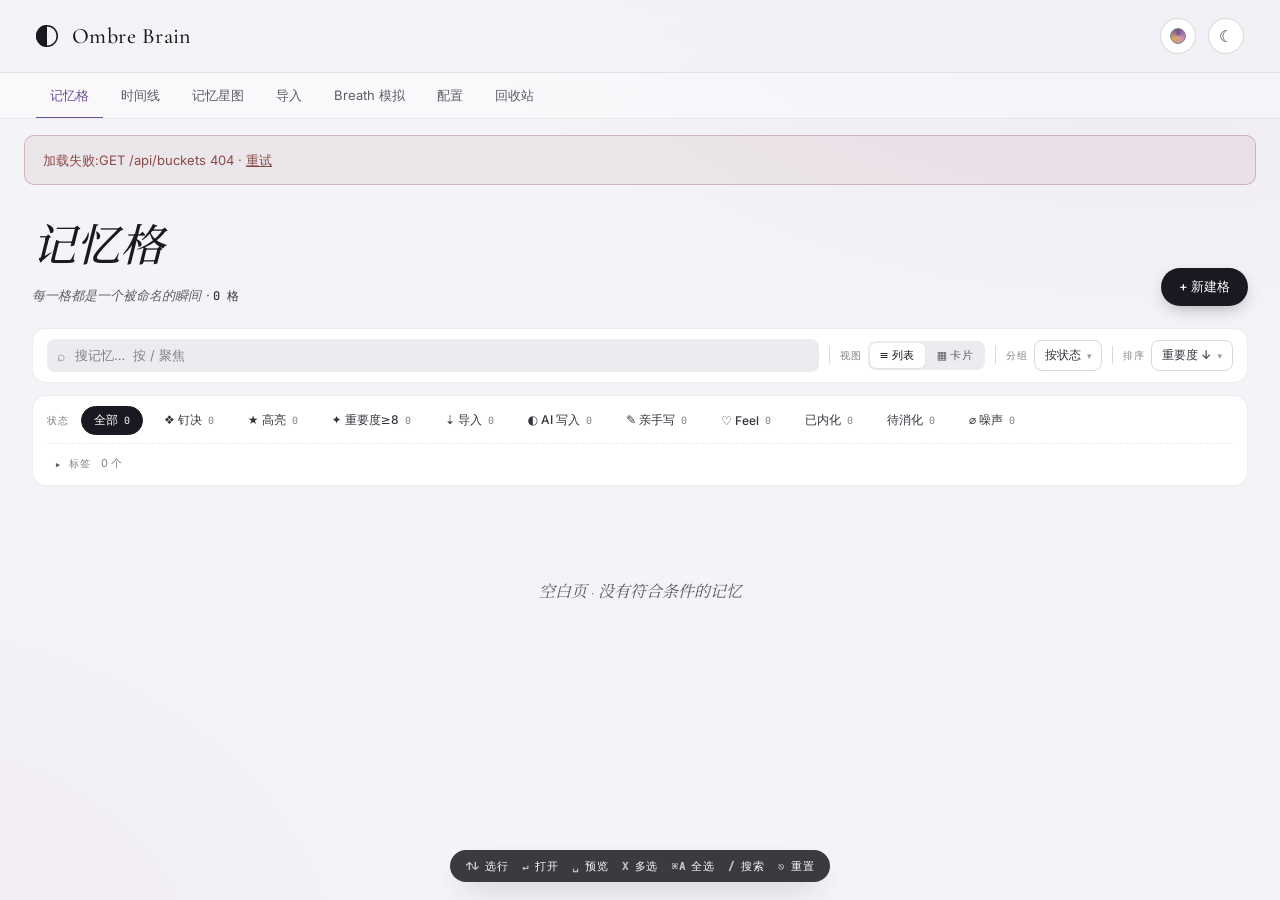
==== v2/cells/index.html @ 0d174ef1 "fix(visual): chip 语义着色 + 卡片左条着色 + 模态紧凑 + 导入台 3 钮 Y. 状态 chip active 着语义色 — 之前所有 active chip 一律 ink 黑底" ====
<!DOCTYPE html>
<html lang="zh"><head>
<meta charset="utf-8">
<meta name="viewport" content="width=device-width, initial-scale=1">
<link rel="icon" type="image/svg+xml" href="/v2/favicon.svg" />
<link rel="icon" type="image/png" sizes="32x32" href="/v2/favicon-32.png" />
<link rel="icon" type="image/png" sizes="16x16" href="/v2/favicon-16.png" />
<link rel="shortcut icon" href="/v2/favicon.ico" />
<link rel="apple-touch-icon" href="/v2/favicon-180.png" />
<title>Ombre Brain</title>
<link rel="preconnect" href="https://fonts.googleapis.com">
<link rel="preconnect" href="https://fonts.gstatic.com">
<style>/* cyrillic-ext */
@font-face {
  font-family: 'Cormorant Garamond';
  font-style: italic;
  font-weight: 400;
  font-display: swap;
  src: url("./assets/b16d4e59-6608-476a-9f1c-d4a1cac9233d.woff2") format('woff2');
  unicode-range: U+0460-052F, U+1C80-1C8A, U+20B4, U+2DE0-2DFF, U+A640-A69F, U+FE2E-FE2F;
}
/* cyrillic */
@font-face {
  font-family: 'Cormorant Garamond';
  font-style: italic;
  font-weight: 400;
  font-display: swap;
  src: url("./assets/ce3b5bd3-ddca-4c6f-ad30-e1a0202b5544.woff2") format('woff2');
  unicode-range: U+0301, U+0400-045F, U+0490-0491, U+04B0-04B1, U+2116;
}
/* vietnamese */
@font-face {
  font-family: 'Cormorant Garamond';
  font-style: italic;
  font-weight: 400;
  font-display: swap;
  src: url("./assets/c76030e6-efcf-4745-803d-3e4a92db027d.woff2") format('woff2');
  unicode-range: U+0102-0103, U+0110-0111, U+0128-0129, U+0168-0169, U+01A0-01A1, U+01AF-01B0, U+0300-0301, U+0303-0304, U+0308-0309, U+0323, U+0329, U+1EA0-1EF9, U+20AB;
}
/* latin-ext */
@font-face {
  font-family: 'Cormorant Garamond';
  font-style: italic;
  font-weight: 400;
  font-display: swap;
  src: url("./assets/238cd620-dfdf-433d-a420-5b136d54d60b.woff2") format('woff2');
  unicode-range: U+0100-02BA, U+02BD-02C5, U+02C7-02CC, U+02CE-02D7, U+02DD-02FF, U+0304, U+0308, U+0329, U+1D00-1DBF, U+1E00-1E9F, U+1EF2-1EFF, U+2020, U+20A0-20AB, U+20AD-20C0, U+2113, U+2C60-2C7F, U+A720-A7FF;
}
/* latin */
@font-face {
  font-family: 'Cormorant Garamond';
  font-style: italic;
  font-weight: 400;
  font-display: swap;
  src: url("./assets/88eaeb1f-cbf1-4d71-88ee-3b17e2d62425.woff2") format('woff2');
  unicode-range: U+0000-00FF, U+0131, U+0152-0153, U+02BB-02BC, U+02C6, U+02DA, U+02DC, U+0304, U+0308, U+0329, U+2000-206F, U+20AC, U+2122, U+2191, U+2193, U+2212, U+2215, U+FEFF, U+FFFD;
}
/* cyrillic-ext */
@font-face {
  font-family: 'Cormorant Garamond';
  font-style: italic;
  font-weight: 500;
  font-display: swap;
  src: url("./assets/b16d4e59-6608-476a-9f1c-d4a1cac9233d.woff2") format('woff2');
  unicode-range: U+0460-052F, U+1C80-1C8A, U+20B4, U+2DE0-2DFF, U+A640-A69F, U+FE2E-FE2F;
}
/* cyrillic */
@font-face {
  font-family: 'Cormorant Garamond';
  font-style: italic;
  font-weight: 500;
  font-display: swap;
  src: url("./assets/ce3b5bd3-ddca-4c6f-ad30-e1a0202b5544.woff2") format('woff2');
  unicode-range: U+0301, U+0400-045F, U+0490-0491, U+04B0-04B1, U+2116;
}
/* vietnamese */
@font-face {
  font-family: 'Cormorant Garamond';
  font-style: italic;
  font-weight: 500;
  font-display: swap;
  src: url("./assets/c76030e6-efcf-4745-803d-3e4a92db027d.woff2") format('woff2');
  unicode-range: U+0102-0103, U+0110-0111, U+0128-0129, U+0168-0169, U+01A0-01A1, U+01AF-01B0, U+0300-0301, U+0303-0304, U+0308-0309, U+0323, U+0329, U+1EA0-1EF9, U+20AB;
}
/* latin-ext */
@font-face {
  font-family: 'Cormorant Garamond';
  font-style: italic;
  font-weight: 500;
  font-display: swap;
  src: url("./assets/238cd620-dfdf-433d-a420-5b136d54d60b.woff2") format('woff2');
  unicode-range: U+0100-02BA, U+02BD-02C5, U+02C7-02CC, U+02CE-02D7, U+02DD-02FF, U+0304, U+0308, U+0329, U+1D00-1DBF, U+1E00-1E9F, U+1EF2-1EFF, U+2020, U+20A0-20AB, U+20AD-20C0, U+2113, U+2C60-2C7F, U+A720-A7FF;
}
/* latin */
@font-face {
  font-family: 'Cormorant Garamond';
  font-style: italic;
  font-weight: 500;
  font-display: swap;
  src: url("./assets/88eaeb1f-cbf1-4d71-88ee-3b17e2d62425.woff2") format('woff2');
  unicode-range: U+0000-00FF, U+0131, U+0152-0153, U+02BB-02BC, U+02C6, U+02DA, U+02DC, U+0304, U+0308, U+0329, U+2000-206F, U+20AC, U+2122, U+2191, U+2193, U+2212, U+2215, U+FEFF, U+FFFD;
}
/* cyrillic-ext */
@font-face {
  font-family: 'Cormorant Garamond';
  font-style: italic;
  font-weight: 600;
  font-display: swap;
  src: url("./assets/b16d4e59-6608-476a-9f1c-d4a1cac9233d.woff2") format('woff2');
  unicode-range: U+0460-052F, U+1C80-1C8A, U+20B4, U+2DE0-2DFF, U+A640-A69F, U+FE2E-FE2F;
}
/* cyrillic */
@font-face {
  font-family: 'Cormorant Garamond';
  font-style: italic;
  font-weight: 600;
  font-display: swap;
  src: url("./assets/ce3b5bd3-ddca-4c6f-ad30-e1a0202b5544.woff2") format('woff2');
  unicode-range: U+0301, U+0400-045F, U+0490-0491, U+04B0-04B1, U+2116;
}
/* vietnamese */
@font-face {
  font-family: 'Cormorant Garamond';
  font-style: italic;
  font-weight: 600;
  font-display: swap;
  src: url("./assets/c76030e6-efcf-4745-803d-3e4a92db027d.woff2") format('woff2');
  unicode-range: U+0102-0103, U+0110-0111, U+0128-0129, U+0168-0169, U+01A0-01A1, U+01AF-01B0, U+0300-0301, U+0303-0304, U+0308-0309, U+0323, U+0329, U+1EA0-1EF9, U+20AB;
}
/* latin-ext */
@font-face {
  font-family: 'Cormorant Garamond';
  font-style: italic;
  font-weight: 600;
  font-display: swap;
  src: url("./assets/238cd620-dfdf-433d-a420-5b136d54d60b.woff2") format('woff2');
  unicode-range: U+0100-02BA, U+02BD-02C5, U+02C7-02CC, U+02CE-02D7, U+02DD-02FF, U+0304, U+0308, U+0329, U+1D00-1DBF, U+1E00-1E9F, U+1EF2-1EFF, U+2020, U+20A0-20AB, U+20AD-20C0, U+2113, U+2C60-2C7F, U+A720-A7FF;
}
/* latin */
@font-face {
  font-family: 'Cormorant Garamond';
  font-style: italic;
  font-weight: 600;
  font-display: swap;
  src: url("./assets/88eaeb1f-cbf1-4d71-88ee-3b17e2d62425.woff2") format('woff2');
  unicode-range: U+0000-00FF, U+0131, U+0152-0153, U+02BB-02BC, U+02C6, U+02DA, U+02DC, U+0304, U+0308, U+0329, U+2000-206F, U+20AC, U+2122, U+2191, U+2193, U+2212, U+2215, U+FEFF, U+FFFD;
}
/* cyrillic-ext */
@font-face {
  font-family: 'Cormorant Garamond';
  font-style: normal;
  font-weight: 400;
  font-display: swap;
  src: url("./assets/2741b5aa-477d-40df-b355-5dba03046ce9.woff2") format('woff2');
  unicode-range: U+0460-052F, U+1C80-1C8A, U+20B4, U+2DE0-2DFF, U+A640-A69F, U+FE2E-FE2F;
}
/* cyrillic */
@font-face {
  font-family: 'Cormorant Garamond';
  font-style: normal;
  font-weight: 400;
  font-display: swap;
  src: url("./assets/f86f00d5-4432-4d7e-8195-3ec28746e71a.woff2") format('woff2');
  unicode-range: U+0301, U+0400-045F, U+0490-0491, U+04B0-04B1, U+2116;
}
/* vietnamese */
@font-face {
  font-family: 'Cormorant Garamond';
  font-style: normal;
  font-weight: 400;
  font-display: swap;
  src: url("./assets/608eca2a-1802-4274-9ae3-d0e61c324ab9.woff2") format('woff2');
  unicode-range: U+0102-0103, U+0110-0111, U+0128-0129, U+0168-0169, U+01A0-01A1, U+01AF-01B0, U+0300-0301, U+0303-0304, U+0308-0309, U+0323, U+0329, U+1EA0-1EF9, U+20AB;
}
/* latin-ext */
@font-face {
  font-family: 'Cormorant Garamond';
  font-style: normal;
  font-weight: 400;
  font-display: swap;
  src: url("./assets/3789a9e6-929e-417b-bb0e-8931f89823cf.woff2") format('woff2');
  unicode-range: U+0100-02BA, U+02BD-02C5, U+02C7-02CC, U+02CE-02D7, U+02DD-02FF, U+0304, U+0308, U+0329, U+1D00-1DBF, U+1E00-1E9F, U+1EF2-1EFF, U+2020, U+20A0-20AB, U+20AD-20C0, U+2113, U+2C60-2C7F, U+A720-A7FF;
}
/* latin */
@font-face {
  font-family: 'Cormorant Garamond';
  font-style: normal;
  font-weight: 400;
  font-display: swap;
  src: url("./assets/a36edf25-e92b-421b-8451-786895a5e70b.woff2") format('woff2');
  unicode-range: U+0000-00FF, U+0131, U+0152-0153, U+02BB-02BC, U+02C6, U+02DA, U+02DC, U+0304, U+0308, U+0329, U+2000-206F, U+20AC, U+2122, U+2191, U+2193, U+2212, U+2215, U+FEFF, U+FFFD;
}
/* cyrillic-ext */
@font-face {
  font-family: 'Cormorant Garamond';
  font-style: normal;
  font-weight: 500;
  font-display: swap;
  src: url("./assets/2741b5aa-477d-40df-b355-5dba03046ce9.woff2") format('woff2');
  unicode-range: U+0460-052F, U+1C80-1C8A, U+20B4, U+2DE0-2DFF, U+A640-A69F, U+FE2E-FE2F;
}
/* cyrillic */
@font-face {
  font-family: 'Cormorant Garamond';
  font-style: normal;
  font-weight: 500;
  font-display: swap;
  src: url("./assets/f86f00d5-4432-4d7e-8195-3ec28746e71a.woff2") format('woff2');
  unicode-range: U+0301, U+0400-045F, U+0490-0491, U+04B0-04B1, U+2116;
}
/* vietnamese */
@font-face {
  font-family: 'Cormorant Garamond';
  font-style: normal;
  font-weight: 500;
  font-display: swap;
  src: url("./assets/608eca2a-1802-4274-9ae3-d0e61c324ab9.woff2") format('woff2');
  unicode-range: U+0102-0103, U+0110-0111, U+0128-0129, U+0168-0169, U+01A0-01A1, U+01AF-01B0, U+0300-0301, U+0303-0304, U+0308-0309, U+0323, U+0329, U+1EA0-1EF9, U+20AB;
}
/* latin-ext */
@font-face {
  font-family: 'Cormorant Garamond';
  font-style: normal;
  font-weight: 500;
  font-display: swap;
  src: url("./assets/3789a9e6-929e-417b-bb0e-8931f89823cf.woff2") format('woff2');
  unicode-range: U+0100-02BA, U+02BD-02C5, U+02C7-02CC, U+02CE-02D7, U+02DD-02FF, U+0304, U+0308, U+0329, U+1D00-1DBF, U+1E00-1E9F, U+1EF2-1EFF, U+2020, U+20A0-20AB, U+20AD-20C0, U+2113, U+2C60-2C7F, U+A720-A7FF;
}
/* latin */
@font-face {
  font-family: 'Cormorant Garamond';
  font-style: normal;
  font-weight: 500;
  font-display: swap;
  src: url("./assets/a36edf25-e92b-421b-8451-786895a5e70b.woff2") format('woff2');
  unicode-range: U+0000-00FF, U+0131, U+0152-0153, U+02BB-02BC, U+02C6, U+02DA, U+02DC, U+0304, U+0308, U+0329, U+2000-206F, U+20AC, U+2122, U+2191, U+2193, U+2212, U+2215, U+FEFF, U+FFFD;
}
/* cyrillic-ext */
@font-face {
  font-family: 'Cormorant Garamond';
  font-style: normal;
  font-weight: 600;
  font-display: swap;
  src: url("./assets/2741b5aa-477d-40df-b355-5dba03046ce9.woff2") format('woff2');
  unicode-range: U+0460-052F, U+1C80-1C8A, U+20B4, U+2DE0-2DFF, U+A640-A69F, U+FE2E-FE2F;
}
/* cyrillic */
@font-face {
  font-family: 'Cormorant Garamond';
  font-style: normal;
  font-weight: 600;
  font-display: swap;
  src: url("./assets/f86f00d5-4432-4d7e-8195-3ec28746e71a.woff2") format('woff2');
  unicode-range: U+0301, U+0400-045F, U+0490-0491, U+04B0-04B1, U+2116;
}
/* vietnamese */
@font-face {
  font-family: 'Cormorant Garamond';
  font-style: normal;
  font-weight: 600;
  font-display: swap;
  src: url("./assets/608eca2a-1802-4274-9ae3-d0e61c324ab9.woff2") format('woff2');
  unicode-range: U+0102-0103, U+0110-0111, U+0128-0129, U+0168-0169, U+01A0-01A1, U+01AF-01B0, U+0300-0301, U+0303-0304, U+0308-0309, U+0323, U+0329, U+1EA0-1EF9, U+20AB;
}
/* latin-ext */
@font-face {
  font-family: 'Cormorant Garamond';
  font-style: normal;
  font-weight: 600;
  font-display: swap;
  src: url("./assets/3789a9e6-929e-417b-bb0e-8931f89823cf.woff2") format('woff2');
  unicode-range: U+0100-02BA, U+02BD-02C5, U+02C7-02CC, U+02CE-02D7, U+02DD-02FF, U+0304, U+0308, U+0329, U+1D00-1DBF, U+1E00-1E9F, U+1EF2-1EFF, U+2020, U+20A0-20AB, U+20AD-20C0, U+2113, U+2C60-2C7F, U+A720-A7FF;
}
/* latin */
@font-face {
  font-family: 'Cormorant Garamond';
  font-style: normal;
  font-weight: 600;
  font-display: swap;
  src: url("./assets/a36edf25-e92b-421b-8451-786895a5e70b.woff2") format('woff2');
  unicode-range: U+0000-00FF, U+0131, U+0152-0153, U+02BB-02BC, U+02C6, U+02DA, U+02DC, U+0304, U+0308, U+0329, U+2000-206F, U+20AC, U+2122, U+2191, U+2193, U+2212, U+2215, U+FEFF, U+FFFD;
}
/* cyrillic-ext */
@font-face {
  font-family: 'Inter';
  font-style: normal;
  font-weight: 300;
  font-display: swap;
  src: url("./assets/dd16a06a-ce8f-4aeb-bd5c-40685d8f9e80.woff2") format('woff2');
  unicode-range: U+0460-052F, U+1C80-1C8A, U+20B4, U+2DE0-2DFF, U+A640-A69F, U+FE2E-FE2F;
}
/* cyrillic */
@font-face {
  font-family: 'Inter';
  font-style: normal;
  font-weight: 300;
  font-display: swap;
  src: url("./assets/77eacc8f-8242-42ea-8f1e-2becdce7033c.woff2") format('woff2');
  unicode-range: U+0301, U+0400-045F, U+0490-0491, U+04B0-04B1, U+2116;
}
/* greek-ext */
@font-face {
  font-family: 'Inter';
  font-style: normal;
  font-weight: 300;
  font-display: swap;
  src: url("./assets/daf37b9d-833a-4d5e-99d6-ffe3271d77e3.woff2") format('woff2');
  unicode-range: U+1F00-1FFF;
}
/* greek */
@font-face {
  font-family: 'Inter';
  font-style: normal;
  font-weight: 300;
  font-display: swap;
  src: url("./assets/de865359-4436-411c-908e-0c90b3edfd31.woff2") format('woff2');
  unicode-range: U+0370-0377, U+037A-037F, U+0384-038A, U+038C, U+038E-03A1, U+03A3-03FF;
}
/* vietnamese */
@font-face {
  font-family: 'Inter';
  font-style: normal;
  font-weight: 300;
  font-display: swap;
  src: url("./assets/af630141-e279-4de2-95e0-f63528ec85e7.woff2") format('woff2');
  unicode-range: U+0102-0103, U+0110-0111, U+0128-0129, U+0168-0169, U+01A0-01A1, U+01AF-01B0, U+0300-0301, U+0303-0304, U+0308-0309, U+0323, U+0329, U+1EA0-1EF9, U+20AB;
}
/* latin-ext */
@font-face {
  font-family: 'Inter';
  font-style: normal;
  font-weight: 300;
  font-display: swap;
  src: url("./assets/886befb7-4d01-43ce-a829-406162303e8d.woff2") format('woff2');
  unicode-range: U+0100-02BA, U+02BD-02C5, U+02C7-02CC, U+02CE-02D7, U+02DD-02FF, U+0304, U+0308, U+0329, U+1D00-1DBF, U+1E00-1E9F, U+1EF2-1EFF, U+2020, U+20A0-20AB, U+20AD-20C0, U+2113, U+2C60-2C7F, U+A720-A7FF;
}
/* latin */
@font-face {
  font-family: 'Inter';
  font-style: normal;
  font-weight: 300;
  font-display: swap;
  src: url("./assets/ad50f83b-d844-4cb1-9efe-80fb705fd4be.woff2") format('woff2');
  unicode-range: U+0000-00FF, U+0131, U+0152-0153, U+02BB-02BC, U+02C6, U+02DA, U+02DC, U+0304, U+0308, U+0329, U+2000-206F, U+20AC, U+2122, U+2191, U+2193, U+2212, U+2215, U+FEFF, U+FFFD;
}
/* cyrillic-ext */
@font-face {
  font-family: 'Inter';
  font-style: normal;
  font-weight: 400;
  font-display: swap;
  src: url("./assets/dd16a06a-ce8f-4aeb-bd5c-40685d8f9e80.woff2") format('woff2');
  unicode-range: U+0460-052F, U+1C80-1C8A, U+20B4, U+2DE0-2DFF, U+A640-A69F, U+FE2E-FE2F;
}
/* cyrillic */
@font-face {
  font-family: 'Inter';
  font-style: normal;
  font-weight: 400;
  font-display: swap;
  src: url("./assets/77eacc8f-8242-42ea-8f1e-2becdce7033c.woff2") format('woff2');
  unicode-range: U+0301, U+0400-045F, U+0490-0491, U+04B0-04B1, U+2116;
}
/* greek-ext */
@font-face {
  font-family: 'Inter';
  font-style: normal;
  font-weight: 400;
  font-display: swap;
  src: url("./assets/daf37b9d-833a-4d5e-99d6-ffe3271d77e3.woff2") format('woff2');
  unicode-range: U+1F00-1FFF;
}
/* greek */
@font-face {
  font-family: 'Inter';
  font-style: normal;
  font-weight: 400;
  font-display: swap;
  src: url("./assets/de865359-4436-411c-908e-0c90b3edfd31.woff2") format('woff2');
  unicode-range: U+0370-0377, U+037A-037F, U+0384-038A, U+038C, U+038E-03A1, U+03A3-03FF;
}
/* vietnamese */
@font-face {
  font-family: 'Inter';
  font-style: normal;
  font-weight: 400;
  font-display: swap;
  src: url("./assets/af630141-e279-4de2-95e0-f63528ec85e7.woff2") format('woff2');
  unicode-range: U+0102-0103, U+0110-0111, U+0128-0129, U+0168-0169, U+01A0-01A1, U+01AF-01B0, U+0300-0301, U+0303-0304, U+0308-0309, U+0323, U+0329, U+1EA0-1EF9, U+20AB;
}
/* latin-ext */
@font-face {
  font-family: 'Inter';
  font-style: normal;
  font-weight: 400;
  font-display: swap;
  src: url("./assets/886befb7-4d01-43ce-a829-406162303e8d.woff2") format('woff2');
  unicode-range: U+0100-02BA, U+02BD-02C5, U+02C7-02CC, U+02CE-02D7, U+02DD-02FF, U+0304, U+0308, U+0329, U+1D00-1DBF, U+1E00-1E9F, U+1EF2-1EFF, U+2020, U+20A0-20AB, U+20AD-20C0, U+2113, U+2C60-2C7F, U+A720-A7FF;
}
/* latin */
@font-face {
  font-family: 'Inter';
  font-style: normal;
  font-weight: 400;
  font-display: swap;
  src: url("./assets/ad50f83b-d844-4cb1-9efe-80fb705fd4be.woff2") format('woff2');
  unicode-range: U+0000-00FF, U+0131, U+0152-0153, U+02BB-02BC, U+02C6, U+02DA, U+02DC, U+0304, U+0308, U+0329, U+2000-206F, U+20AC, U+2122, U+2191, U+2193, U+2212, U+2215, U+FEFF, U+FFFD;
}
/* cyrillic-ext */
@font-face {
  font-family: 'Inter';
  font-style: normal;
  font-weight: 500;
  font-display: swap;
  src: url("./assets/dd16a06a-ce8f-4aeb-bd5c-40685d8f9e80.woff2") format('woff2');
  unicode-range: U+0460-052F, U+1C80-1C8A, U+20B4, U+2DE0-2DFF, U+A640-A69F, U+FE2E-FE2F;
}
/* cyrillic */
@font-face {
  font-family: 'Inter';
  font-style: normal;
  font-weight: 500;
  font-display: swap;
  src: url("./assets/77eacc8f-8242-42ea-8f1e-2becdce7033c.woff2") format('woff2');
  unicode-range: U+0301, U+0400-045F, U+0490-0491, U+04B0-04B1, U+2116;
}
/* greek-ext */
@font-face {
  font-family: 'Inter';
  font-style: normal;
  font-weight: 500;
  font-display: swap;
  src: url("./assets/daf37b9d-833a-4d5e-99d6-ffe3271d77e3.woff2") format('woff2');
  unicode-range: U+1F00-1FFF;
}
/* greek */
@font-face {
  font-family: 'Inter';
  font-style: normal;
  font-weight: 500;
  font-display: swap;
  src: url("./assets/de865359-4436-411c-908e-0c90b3edfd31.woff2") format('woff2');
  unicode-range: U+0370-0377, U+037A-037F, U+0384-038A, U+038C, U+038E-03A1, U+03A3-03FF;
}
/* vietnamese */
@font-face {
  font-family: 'Inter';
  font-style: normal;
  font-weight: 500;
  font-display: swap;
  src: url("./assets/af630141-e279-4de2-95e0-f63528ec85e7.woff2") format('woff2');
  unicode-range: U+0102-0103, U+0110-0111, U+0128-0129, U+0168-0169, U+01A0-01A1, U+01AF-01B0, U+0300-0301, U+0303-0304, U+0308-0309, U+0323, U+0329, U+1EA0-1EF9, U+20AB;
}
/* latin-ext */
@font-face {
  font-family: 'Inter';
  font-style: normal;
  font-weight: 500;
  font-display: swap;
  src: url("./assets/886befb7-4d01-43ce-a829-406162303e8d.woff2") format('woff2');
  unicode-range: U+0100-02BA, U+02BD-02C5, U+02C7-02CC, U+02CE-02D7, U+02DD-02FF, U+0304, U+0308, U+0329, U+1D00-1DBF, U+1E00-1E9F, U+1EF2-1EFF, U+2020, U+20A0-20AB, U+20AD-20C0, U+2113, U+2C60-2C7F, U+A720-A7FF;
}
/* latin */
@font-face {
  font-family: 'Inter';
  font-style: normal;
  font-weight: 500;
  font-display: swap;
  src: url("./assets/ad50f83b-d844-4cb1-9efe-80fb705fd4be.woff2") format('woff2');
  unicode-range: U+0000-00FF, U+0131, U+0152-0153, U+02BB-02BC, U+02C6, U+02DA, U+02DC, U+0304, U+0308, U+0329, U+2000-206F, U+20AC, U+2122, U+2191, U+2193, U+2212, U+2215, U+FEFF, U+FFFD;
}
/* cyrillic-ext */
@font-face {
  font-family: 'Inter';
  font-style: normal;
  font-weight: 600;
  font-display: swap;
  src: url("./assets/dd16a06a-ce8f-4aeb-bd5c-40685d8f9e80.woff2") format('woff2');
  unicode-range: U+0460-052F, U+1C80-1C8A, U+20B4, U+2DE0-2DFF, U+A640-A69F, U+FE2E-FE2F;
}
/* cyrillic */
@font-face {
  font-family: 'Inter';
  font-style: normal;
  font-weight: 600;
  font-display: swap;
  src: url("./assets/77eacc8f-8242-42ea-8f1e-2becdce7033c.woff2") format('woff2');
  unicode-range: U+0301, U+0400-045F, U+0490-0491, U+04B0-04B1, U+2116;
}
/* greek-ext */
@font-face {
  font-family: 'Inter';
  font-style: normal;
  font-weight: 600;
  font-display: swap;
  src: url("./assets/daf37b9d-833a-4d5e-99d6-ffe3271d77e3.woff2") format('woff2');
  unicode-range: U+1F00-1FFF;
}
/* greek */
@font-face {
  font-family: 'Inter';
  font-style: normal;
  font-weight: 600;
  font-display: swap;
  src: url("./assets/de865359-4436-411c-908e-0c90b3edfd31.woff2") format('woff2');
  unicode-range: U+0370-0377, U+037A-037F, U+0384-038A, U+038C, U+038E-03A1, U+03A3-03FF;
}
/* vietnamese */
@font-face {
  font-family: 'Inter';
  font-style: normal;
  font-weight: 600;
  font-display: swap;
  src: url("./assets/af630141-e279-4de2-95e0-f63528ec85e7.woff2") format('woff2');
  unicode-range: U+0102-0103, U+0110-0111, U+0128-0129, U+0168-0169, U+01A0-01A1, U+01AF-01B0, U+0300-0301, U+0303-0304, U+0308-0309, U+0323, U+0329, U+1EA0-1EF9, U+20AB;
}
/* latin-ext */
@font-face {
  font-family: 'Inter';
  font-style: normal;
  font-weight: 600;
  font-display: swap;
  src: url("./assets/886befb7-4d01-43ce-a829-406162303e8d.woff2") format('woff2');
  unicode-range: U+0100-02BA, U+02BD-02C5, U+02C7-02CC, U+02CE-02D7, U+02DD-02FF, U+0304, U+0308, U+0329, U+1D00-1DBF, U+1E00-1E9F, U+1EF2-1EFF, U+2020, U+20A0-20AB, U+20AD-20C0, U+2113, U+2C60-2C7F, U+A720-A7FF;
}
/* latin */
@font-face {
  font-family: 'Inter';
  font-style: normal;
  font-weight: 600;
  font-display: swap;
  src: url("./assets/ad50f83b-d844-4cb1-9efe-80fb705fd4be.woff2") format('woff2');
  unicode-range: U+0000-00FF, U+0131, U+0152-0153, U+02BB-02BC, U+02C6, U+02DA, U+02DC, U+0304, U+0308, U+0329, U+2000-206F, U+20AC, U+2122, U+2191, U+2193, U+2212, U+2215, U+FEFF, U+FFFD;
}
/* cyrillic-ext */
@font-face {
  font-family: 'JetBrains Mono';
  font-style: normal;
  font-weight: 400;
  font-display: swap;
  src: url("./assets/68840e6b-49f0-49b1-83ed-262c1664272a.woff2") format('woff2');
  unicode-range: U+0460-052F, U+1C80-1C8A, U+20B4, U+2DE0-2DFF, U+A640-A69F, U+FE2E-FE2F;
}
/* cyrillic */
@font-face {
  font-family: 'JetBrains Mono';
  font-style: normal;
  font-weight: 400;
  font-display: swap;
  src: url("./assets/e3f1d5c1-f1ef-48fe-bb14-b39774dd223a.woff2") format('woff2');
  unicode-range: U+0301, U+0400-045F, U+0490-0491, U+04B0-04B1, U+2116;
}
/* greek */
@font-face {
  font-family: 'JetBrains Mono';
  font-style: normal;
  font-weight: 400;
  font-display: swap;
  src: url("./assets/a9987000-4a35-4af8-9dbd-7f54bb55b31b.woff2") format('woff2');
  unicode-range: U+0370-0377, U+037A-037F, U+0384-038A, U+038C, U+038E-03A1, U+03A3-03FF;
}
/* vietnamese */
@font-face {
  font-family: 'JetBrains Mono';
  font-style: normal;
  font-weight: 400;
  font-display: swap;
  src: url("./assets/61057360-6240-494a-9c20-7beec26e9adf.woff2") format('woff2');
  unicode-range: U+0102-0103, U+0110-0111, U+0128-0129, U+0168-0169, U+01A0-01A1, U+01AF-01B0, U+0300-0301, U+0303-0304, U+0308-0309, U+0323, U+0329, U+1EA0-1EF9, U+20AB;
}
/* latin-ext */
@font-face {
  font-family: 'JetBrains Mono';
  font-style: normal;
  font-weight: 400;
  font-display: swap;
  src: url("./assets/ec25ea2d-765c-47ad-b8d8-dae91825c2f9.woff2") format('woff2');
  unicode-range: U+0100-02BA, U+02BD-02C5, U+02C7-02CC, U+02CE-02D7, U+02DD-02FF, U+0304, U+0308, U+0329, U+1D00-1DBF, U+1E00-1E9F, U+1EF2-1EFF, U+2020, U+20A0-20AB, U+20AD-20C0, U+2113, U+2C60-2C7F, U+A720-A7FF;
}
/* latin */
@font-face {
  font-family: 'JetBrains Mono';
  font-style: normal;
  font-weight: 400;
  font-display: swap;
  src: url("./assets/1c3ae922-ebfb-4d0d-8e68-c92611c02e50.woff2") format('woff2');
  unicode-range: U+0000-00FF, U+0131, U+0152-0153, U+02BB-02BC, U+02C6, U+02DA, U+02DC, U+0304, U+0308, U+0329, U+2000-206F, U+20AC, U+2122, U+2191, U+2193, U+2212, U+2215, U+FEFF, U+FFFD;
}
/* cyrillic-ext */
@font-face {
  font-family: 'JetBrains Mono';
  font-style: normal;
  font-weight: 500;
  font-display: swap;
  src: url("./assets/68840e6b-49f0-49b1-83ed-262c1664272a.woff2") format('woff2');
  unicode-range: U+0460-052F, U+1C80-1C8A, U+20B4, U+2DE0-2DFF, U+A640-A69F, U+FE2E-FE2F;
}
/* cyrillic */
@font-face {
  font-family: 'JetBrains Mono';
  font-style: normal;
  font-weight: 500;
  font-display: swap;
  src: url("./assets/e3f1d5c1-f1ef-48fe-bb14-b39774dd223a.woff2") format('woff2');
  unicode-range: U+0301, U+0400-045F, U+0490-0491, U+04B0-04B1, U+2116;
}
/* greek */
@font-face {
  font-family: 'JetBrains Mono';
  font-style: normal;
  font-weight: 500;
  font-display: swap;
  src: url("./assets/a9987000-4a35-4af8-9dbd-7f54bb55b31b.woff2") format('woff2');
  unicode-range: U+0370-0377, U+037A-037F, U+0384-038A, U+038C, U+038E-03A1, U+03A3-03FF;
}
/* vietnamese */
@font-face {
  font-family: 'JetBrains Mono';
  font-style: normal;
  font-weight: 500;
  font-display: swap;
  src: url("./assets/61057360-6240-494a-9c20-7beec26e9adf.woff2") format('woff2');
  unicode-range: U+0102-0103, U+0110-0111, U+0128-0129, U+0168-0169, U+01A0-01A1, U+01AF-01B0, U+0300-0301, U+0303-0304, U+0308-0309, U+0323, U+0329, U+1EA0-1EF9, U+20AB;
}
/* latin-ext */
@font-face {
  font-family: 'JetBrains Mono';
  font-style: normal;
  font-weight: 500;
  font-display: swap;
  src: url("./assets/ec25ea2d-765c-47ad-b8d8-dae91825c2f9.woff2") format('woff2');
  unicode-range: U+0100-02BA, U+02BD-02C5, U+02C7-02CC, U+02CE-02D7, U+02DD-02FF, U+0304, U+0308, U+0329, U+1D00-1DBF, U+1E00-1E9F, U+1EF2-1EFF, U+2020, U+20A0-20AB, U+20AD-20C0, U+2113, U+2C60-2C7F, U+A720-A7FF;
}
/* latin */
@font-face {
  font-family: 'JetBrains Mono';
  font-style: normal;
  font-weight: 500;
  font-display: swap;
  src: url("./assets/1c3ae922-ebfb-4d0d-8e68-c92611c02e50.woff2") format('woff2');
  unicode-range: U+0000-00FF, U+0131, U+0152-0153, U+02BB-02BC, U+02C6, U+02DA, U+02DC, U+0304, U+0308, U+0329, U+2000-206F, U+20AC, U+2122, U+2191, U+2193, U+2212, U+2215, U+FEFF, U+FFFD;
}
@font-face {
  font-family: 'Noto Serif SC';
  font-style: normal;
  font-weight: 400;
  font-display: swap;
  src: url("./assets/244be490-26dc-47ec-a3e2-bc2d8c094024.woff2") format('woff2');
  unicode-range: U+1f1e9-1f1f5, U+1f1f7-1f1ff, U+1f21a, U+1f232, U+1f234-1f237, U+1f250-1f251, U+1f300, U+1f302-1f308, U+1f30a-1f311, U+1f315, U+1f319-1f320, U+1f324, U+1f327, U+1f32a, U+1f32c-1f32d, U+1f330-1f357, U+1f359-1f37e;
}
@font-face {
  font-family: 'Noto Serif SC';
  font-style: normal;
  font-weight: 400;
  font-display: swap;
  src: url("./assets/99e61bd5-7ebe-477d-9a67-90a7f63784d1.woff2") format('woff2');
  unicode-range: U+fee3, U+fef3, U+ff03-ff04, U+ff07, U+ff0a, U+ff17-ff19, U+ff1c-ff1d, U+ff20-ff3a, U+ff3c, U+ff3e-ff5b, U+ff5d, U+ff61-ff65, U+ff67-ff6a, U+ff6c, U+ff6f-ff78, U+ff7a-ff7d, U+ff80-ff84, U+ff86, U+ff89-ff8e, U+ff92, U+ff97-ff9b, U+ff9d-ff9f, U+ffe0-ffe4, U+ffe6, U+ffe9, U+ffeb, U+ffed, U+fffc, U+1f004, U+1f170-1f171, U+1f192-1f195, U+1f198-1f19a, U+1f1e6-1f1e8;
}
@font-face {
  font-family: 'Noto Serif SC';
  font-style: normal;
  font-weight: 400;
  font-display: swap;
  src: url("./assets/7b7254a8-0a68-4979-bfb4-3fd03256eb0f.woff2") format('woff2');
  unicode-range: U+f0a7, U+f0b2, U+f0b7, U+f0c9, U+f0d8, U+f0da, U+f0dc-f0dd, U+f0e0, U+f0e6, U+f0eb, U+f0fc, U+f101, U+f104-f105, U+f107, U+f10b, U+f11b, U+f14b, U+f18a, U+f193, U+f1d6-f1d7, U+f244, U+f27a, U+f296, U+f2ae, U+f471, U+f4b3, U+f610-f611, U+f880-f881, U+f8ec, U+f8f5, U+f8ff, U+f901, U+f90a, U+f92c-f92d, U+f934, U+f937, U+f941, U+f965, U+f967, U+f969, U+f96b, U+f96f, U+f974, U+f978-f979, U+f97e, U+f981, U+f98a, U+f98e, U+f997, U+f99c, U+f9b2, U+f9b5, U+f9ba, U+f9be, U+f9ca, U+f9d0-f9d1, U+f9dd, U+f9e0-f9e1, U+f9e4, U+f9f7, U+fa00-fa01, U+fa08, U+fa0a, U+fa11, U+fb01-fb02, U+fdfc, U+fe0e, U+fe30-fe31, U+fe33-fe44, U+fe49-fe52, U+fe54-fe57, U+fe59-fe66, U+fe68-fe6b, U+fe8e, U+fe92-fe93, U+feae, U+feb8, U+fecb-fecc, U+fee0;
}
@font-face {
  font-family: 'Noto Serif SC';
  font-style: normal;
  font-weight: 400;
  font-display: swap;
  src: url("./assets/5650596f-5451-4ace-952b-007a16eb99ee.woff2") format('woff2');
  unicode-range: U+9f83, U+9f85-9f8d, U+9f90-9f91, U+9f94-9f96, U+9f98, U+9f9b-9f9c, U+9f9e, U+9fa0, U+9fa2, U+9ff0-9fff, U+a001, U+a007, U+a025, U+a046-a047, U+a057, U+a072, U+a078-a079, U+a083, U+a085, U+a100, U+a118, U+a132, U+a134, U+a1f4, U+a242, U+a4a6, U+a4aa, U+a4b0-a4b1, U+a4b3, U+a9c1-a9c2, U+ac00-ac01, U+ac04, U+ac08, U+ac10-ac11, U+ac13-ac16, U+ac19, U+ac1c-ac1d, U+ac24, U+ac70-ac71, U+ac74, U+ac77-ac78, U+ac80-ac81, U+ac83, U+ac8c, U+ac90, U+ac9f-aca0, U+aca8-aca9, U+acac, U+acb0, U+acbd, U+acc1, U+acc4, U+ace0-ace1, U+ace4, U+ace8, U+acf3, U+acf5, U+acfc-acfd, U+ad00, U+ad0c, U+ad11, U+ad1c, U+ad34, U+ad50, U+ad64, U+ad6c, U+ad70, U+ad74, U+ad7f, U+ad81, U+ad8c, U+adc0, U+adc8, U+addc, U+ade0, U+adf8-adf9, U+adfc, U+ae00, U+ae08-ae09, U+ae0b, U+ae30, U+ae34, U+ae38, U+ae40, U+ae4a, U+ae4c, U+ae54, U+ae68, U+aebc, U+aed8, U+af2c-af2d;
}
@font-face {
  font-family: 'Noto Serif SC';
  font-style: normal;
  font-weight: 400;
  font-display: swap;
  src: url("./assets/98b2c25a-bf41-4298-8904-646d8f43a378.woff2") format('woff2');
  unicode-range: U+9e30-9e33, U+9e35-9e3b, U+9e3e, U+9e40-9e44, U+9e46-9e4e, U+9e51, U+9e53, U+9e55-9e58, U+9e5a-9e5c, U+9e5e-9e63, U+9e66-9e6e, U+9e71, U+9e73, U+9e75, U+9e78-9e79, U+9e7c-9e7e, U+9e82, U+9e86-9e88, U+9e8b-9e8c, U+9e90-9e91, U+9e93, U+9e95, U+9e97, U+9e9d, U+9ea4-9ea5, U+9ea9-9eaa, U+9eb4-9eb5, U+9eb8-9eba, U+9ebc-9ebf, U+9ec3, U+9ec9, U+9ecd, U+9ed0, U+9ed2-9ed3, U+9ed5-9ed6, U+9ed9, U+9edc-9edd, U+9edf-9ee0, U+9ee2, U+9ee5, U+9ee7-9eea, U+9eef, U+9ef1, U+9ef3-9ef4, U+9ef6, U+9ef9, U+9efb-9efc, U+9efe, U+9f0b, U+9f0d, U+9f10, U+9f14, U+9f17, U+9f19, U+9f22, U+9f29, U+9f2c, U+9f2f, U+9f31, U+9f37, U+9f39, U+9f3d-9f3e, U+9f41, U+9f4a-9f4b, U+9f51-9f52, U+9f61-9f63, U+9f66-9f67, U+9f80-9f81;
}
@font-face {
  font-family: 'Noto Serif SC';
  font-style: normal;
  font-weight: 400;
  font-display: swap;
  src: url("./assets/69381cbb-a3a3-4ff3-bb1e-3fc9ccdff3f9.woff2") format('woff2');
  unicode-range: U+9c82-9c83, U+9c85-9c8c, U+9c8e-9c92, U+9c94-9c9b, U+9c9e-9ca3, U+9ca5-9ca7, U+9ca9, U+9cab, U+9cad-9cae, U+9cb1-9cb7, U+9cb9-9cbd, U+9cbf-9cc0, U+9cc3, U+9cc5-9cc7, U+9cc9-9cd1, U+9cd3-9cda, U+9cdc-9cdd, U+9cdf, U+9ce1-9ce3, U+9ce5, U+9ce9, U+9cee-9cef, U+9cf3-9cf4, U+9cf6, U+9cfc-9cfd, U+9d02, U+9d08-9d09, U+9d12, U+9d1b, U+9d1e, U+9d26, U+9d28, U+9d37, U+9d3b, U+9d3f, U+9d51, U+9d59, U+9d5c-9d5d, U+9d5f-9d61, U+9d6c, U+9d70, U+9d72, U+9d7a, U+9d7e, U+9d84, U+9d89, U+9d8f, U+9d92, U+9daf, U+9db4, U+9db8, U+9dbc, U+9dc4, U+9dc7, U+9dc9, U+9dd7, U+9ddf, U+9df2, U+9df9-9dfa, U+9e0a, U+9e11, U+9e1a, U+9e1e, U+9e20, U+9e22, U+9e28-9e2c, U+9e2e-9e2f;
}
@font-face {
  font-family: 'Noto Serif SC';
  font-style: normal;
  font-weight: 400;
  font-display: swap;
  src: url("./assets/9c8f78f6-b587-4bdd-be4a-cf1fd565bc9d.woff2") format('woff2');
  unicode-range: U+9a80, U+9a83, U+9a85, U+9a88-9a8a, U+9a8d-9a8e, U+9a90, U+9a92-9a93, U+9a95-9a96, U+9a98-9a99, U+9a9b-9aa2, U+9aa5, U+9aa7, U+9aaf-9ab1, U+9ab5-9ab6, U+9ab9-9aba, U+9ac0-9ac4, U+9ac8, U+9acb-9acc, U+9ace-9acf, U+9ad1-9ad2, U+9ad9, U+9adf, U+9ae1, U+9ae3, U+9aea-9aeb, U+9aed-9aef, U+9af4, U+9af9, U+9afb, U+9b03-9b04, U+9b06, U+9b08, U+9b0d, U+9b0f-9b10, U+9b13, U+9b18, U+9b1a, U+9b1f, U+9b22-9b23, U+9b25, U+9b27-9b28, U+9b2a, U+9b2f, U+9b31-9b32, U+9b3b, U+9b43, U+9b46-9b49, U+9b4d-9b4e, U+9b51, U+9b56, U+9b58, U+9b5a, U+9b5c, U+9b5f, U+9b61-9b62, U+9b6f, U+9b77, U+9b80, U+9b88, U+9b8b, U+9b8e, U+9b91, U+9b9f-9ba0, U+9ba8, U+9baa-9bab, U+9bad-9bae, U+9bb0-9bb1, U+9bb8, U+9bc9-9bca, U+9bd3, U+9bd6, U+9bdb, U+9be8, U+9bf0-9bf1, U+9c02, U+9c10, U+9c15, U+9c24, U+9c2d, U+9c32, U+9c39, U+9c3b, U+9c40, U+9c47-9c49, U+9c53, U+9c57, U+9c64, U+9c72, U+9c77-9c78, U+9c7b, U+9c7f-9c80;
}
@font-face {
  font-family: 'Noto Serif SC';
  font-style: normal;
  font-weight: 400;
  font-display: swap;
  src: url("./assets/cc58db38-d2ac-48f1-b0e3-6a16f71f8062.woff2") format('woff2');
  unicode-range: U+98dd, U+98e1-98e2, U+98e7-98ea, U+98ec, U+98ee-98ef, U+98f2, U+98f4, U+98fc-98fe, U+9903, U+9905, U+9908, U+990a, U+990c-990d, U+9913-9914, U+9918, U+991a-991b, U+991e, U+9921, U+9928, U+992c, U+992e, U+9935, U+9938-9939, U+993d-993e, U+9945, U+994b-994c, U+9951-9952, U+9954-9955, U+9957, U+995e, U+9963, U+9966-9969, U+996b-996c, U+996f, U+9974-9975, U+9977-9979, U+997d-997e, U+9980-9981, U+9983-9984, U+9987, U+998a-998b, U+998d-9991, U+9993-9995, U+9997-9998, U+99a5, U+99ab, U+99ad-99ae, U+99b1, U+99b3-99b4, U+99bc, U+99bf, U+99c1, U+99c3-99c6, U+99cc, U+99d0, U+99d2, U+99d5, U+99db, U+99dd, U+99e1, U+99ed, U+99f1, U+99ff, U+9a01, U+9a03-9a04, U+9a0e-9a0f, U+9a11-9a13, U+9a19, U+9a1b, U+9a28, U+9a2b, U+9a30, U+9a32, U+9a37, U+9a40, U+9a45, U+9a4a, U+9a4d-9a4e, U+9a52, U+9a55, U+9a57, U+9a5a-9a5b, U+9a5f, U+9a62, U+9a65, U+9a69, U+9a6b, U+9a6e, U+9a75, U+9a77-9a7a, U+9a7d;
}
@font-face {
  font-family: 'Noto Serif SC';
  font-style: normal;
  font-weight: 400;
  font-display: swap;
  src: url("./assets/b2ae9d56-ad2d-4df8-800f-ebaecb965be9.woff2") format('woff2');
  unicode-range: U+975b-975c, U+9763, U+9765-9766, U+976c-976d, U+9773, U+9776, U+977a, U+977c, U+9784-9785, U+978e-978f, U+9791-9792, U+9794-9795, U+9798, U+979a, U+979e, U+97a3, U+97a5-97a6, U+97a8, U+97ab-97ac, U+97ae-97af, U+97b2, U+97b4, U+97c6, U+97cb-97cc, U+97d3, U+97d8, U+97dc, U+97e1, U+97ea-97eb, U+97ee, U+97fb, U+97fe-97ff, U+9801-9803, U+9805-9806, U+9808, U+980c, U+9810-9814, U+9817-9818, U+981e, U+9820-9821, U+9824, U+9828, U+982b-982d, U+9830, U+9834, U+9838-9839, U+983c, U+9846, U+984d-984f, U+9851-9852, U+9854-9855, U+9857-9858, U+985a-985b, U+9862-9863, U+9865, U+9867, U+986b, U+986f-9871, U+9877-9878, U+987c, U+9880, U+9883, U+9885, U+9889, U+988b-988f, U+9893-9895, U+9899-989b, U+989e-989f, U+98a1-98a2, U+98a5-98a7, U+98a9, U+98af, U+98b1, U+98b6, U+98ba, U+98be, U+98c3-98c4, U+98c6-98c8, U+98cf-98d6, U+98da-98db;
}
@font-face {
  font-family: 'Noto Serif SC';
  font-style: normal;
  font-weight: 400;
  font-display: swap;
  src: url("./assets/0a2989fb-f4e8-41f2-8104-01a45d968ddb.woff2") format('woff2');
  unicode-range: U+95c4-95ca, U+95cc-95cd, U+95d4-95d6, U+95d8, U+95e1-95e2, U+95e9, U+95f0-95f1, U+95f3, U+95f6, U+95fc, U+95fe-95ff, U+9602-9604, U+9606-960d, U+960f, U+9611-9613, U+9615-9617, U+9619-961b, U+961d, U+9621, U+9628, U+962f, U+963c-963e, U+9641-9642, U+9649, U+9654, U+965b-965f, U+9661, U+9663, U+9665, U+9667-9668, U+966c, U+9670, U+9672-9674, U+9678, U+967a, U+967d, U+9682, U+9685, U+9688, U+968a, U+968d-968e, U+9695, U+9697-9698, U+969e, U+96a0, U+96a3-96a4, U+96a8, U+96aa, U+96b0-96b1, U+96b3-96b4, U+96b7-96b9, U+96bb-96bd, U+96c9, U+96cb, U+96ce, U+96d1-96d2, U+96d6, U+96d9, U+96db-96dc, U+96de, U+96e0, U+96e3, U+96e9, U+96eb, U+96f0-96f2, U+96f9, U+96ff, U+9701-9702, U+9705, U+9708, U+970a, U+970e-970f, U+9711, U+9719, U+9727, U+972a, U+972d, U+9730, U+973d, U+9742, U+9744, U+9748-9749, U+9750-9751, U+975a;
}
@font-face {
  font-family: 'Noto Serif SC';
  font-style: normal;
  font-weight: 400;
  font-display: swap;
  src: url("./assets/9c21efb5-3168-4394-93d9-ce01062628c6.woff2") format('woff2');
  unicode-range: U+94f5, U+94f7, U+94f9, U+94fb-94fd, U+94ff, U+9503-9504, U+9506-9507, U+9509-950a, U+950d-950f, U+9511-9518, U+951a-9520, U+9522, U+9528-952d, U+9530-953a, U+953c-953f, U+9543-9546, U+9548-9550, U+9552-9555, U+9557-955b, U+955d-9568, U+956a-956d, U+9570-9574, U+9583, U+9586, U+9589, U+958e-958f, U+9591-9592, U+9594, U+9598-9599, U+959e-95a0, U+95a2-95a6, U+95a8-95b2, U+95b4, U+95b8-95c3;
}
@font-face {
  font-family: 'Noto Serif SC';
  font-style: normal;
  font-weight: 400;
  font-display: swap;
  src: url("./assets/20f331fe-94bd-4ad2-b3b5-af0c6195777a.woff2") format('woff2');
  unicode-range: U+941c-942b, U+942d-942e, U+9432-9433, U+9435, U+9438, U+943a, U+943e, U+9444, U+944a, U+9451-9452, U+945a, U+9462-9463, U+9465, U+9470-9487, U+948a-9492, U+9494-9498, U+949a, U+949c-949d, U+94a1, U+94a3-94a4, U+94a8, U+94aa-94ad, U+94af, U+94b2, U+94b4-94ba, U+94bc-94c0, U+94c4, U+94c6-94db, U+94de-94ec, U+94ee-94f1, U+94f3;
}
@font-face {
  font-family: 'Noto Serif SC';
  font-style: normal;
  font-weight: 400;
  font-display: swap;
  src: url("./assets/7b2521ba-c977-4096-bc41-30425d74c5e6.woff2") format('woff2');
  unicode-range: U+92ec-92ed, U+92f0, U+92f3, U+92f8, U+92fc, U+9304, U+9306, U+9310, U+9312, U+9315, U+9318, U+931a, U+931e, U+9320-9322, U+9324, U+9326-9329, U+932b-932c, U+932f, U+9331-9332, U+9335-9336, U+933e, U+9340-9341, U+934a-9360, U+9362-9363, U+9365-936b, U+936e, U+9375, U+937e, U+9382, U+938a, U+938c, U+938f, U+9393-9394, U+9396-9397, U+939a, U+93a2, U+93a7, U+93ac-93cd, U+93d0-93d1, U+93d6-93d8, U+93de-93df, U+93e1-93e2, U+93e4, U+93f8, U+93fb, U+93fd, U+940e-941a;
}
@font-face {
  font-family: 'Noto Serif SC';
  font-style: normal;
  font-weight: 400;
  font-display: swap;
  src: url("./assets/ca270774-3ac6-468c-9069-62087ef0ddfc.woff2") format('woff2');
  unicode-range: U+9163-9164, U+9169, U+9170, U+9172, U+9174, U+9179-917a, U+917d-917e, U+9182-9183, U+9185, U+918c-918d, U+9190-9191, U+919a, U+919c, U+91a1-91a4, U+91a8, U+91aa-91af, U+91b4-91b5, U+91b8, U+91ba, U+91be, U+91c0-91c1, U+91c6, U+91c8, U+91cb, U+91d0, U+91d2, U+91d7-91d8, U+91dd, U+91e3, U+91e6-91e7, U+91ed, U+91f0, U+91f5, U+91f9, U+9200, U+9205, U+9207-920a, U+920d-920e, U+9210, U+9214-9215, U+921c, U+921e, U+9221, U+9223-9227, U+9229-922a, U+922d, U+9234-9235, U+9237, U+9239-923a, U+923c-9240, U+9244-9246, U+9249, U+924e-924f, U+9251, U+9253, U+9257, U+925b, U+925e, U+9262, U+9264-9266, U+9268, U+926c, U+926f, U+9271, U+927b, U+927e, U+9280, U+9283, U+9285-928a, U+928e, U+9291, U+9293, U+9296, U+9298, U+929c-929d, U+92a8, U+92ab-92ae, U+92b3, U+92b6-92b7, U+92b9, U+92c1, U+92c5-92c6, U+92c8, U+92cc, U+92d0, U+92d2, U+92e4, U+92ea;
}
@font-face {
  font-family: 'Noto Serif SC';
  font-style: normal;
  font-weight: 400;
  font-display: swap;
  src: url("./assets/1733e375-5d61-4498-a1ef-23c7914d920e.woff2") format('woff2');
  unicode-range: U+9004, U+900b, U+9011, U+9015-9016, U+901e, U+9021, U+9026, U+902d, U+902f, U+9031, U+9035-9036, U+9039-903a, U+9041, U+9044-9046, U+904a, U+904f-9052, U+9054-9055, U+9058-9059, U+905b-905e, U+9060-9062, U+9068-9069, U+906f, U+9072, U+9074, U+9076-907a, U+907c-907d, U+9081, U+9083, U+9085, U+9087-908b, U+908f, U+9095, U+9097, U+9099-909b, U+909d, U+90a0-90a1, U+90a8-90a9, U+90ac, U+90b0, U+90b2-90b4, U+90b6, U+90b8, U+90ba, U+90bd-90be, U+90c3-90c5, U+90c7-90c8, U+90cf-90d0, U+90d3, U+90d5, U+90d7, U+90da-90dc, U+90de, U+90e2, U+90e4, U+90e6-90e7, U+90ea-90eb, U+90ef, U+90f4-90f5, U+90f7, U+90fe-9100, U+9104, U+9109, U+910c, U+9112, U+9114-9115, U+9118, U+911c, U+911e, U+9120, U+9122-9123, U+9127, U+912d, U+912f-9132, U+9139-913a, U+9143, U+9146, U+9149-914a, U+914c, U+914e-9150, U+9154, U+9157, U+915a, U+915d-915e, U+9161-9162;
}
@font-face {
  font-family: 'Noto Serif SC';
  font-style: normal;
  font-weight: 400;
  font-display: swap;
  src: url("./assets/7fadf0df-8cb8-488c-9049-19a31c7214c2.woff2") format('woff2');
  unicode-range: U+8e41-8e42, U+8e47, U+8e49-8e4b, U+8e50-8e53, U+8e59-8e5a, U+8e5f-8e60, U+8e64, U+8e69, U+8e6c, U+8e70, U+8e74, U+8e76, U+8e7a-8e7c, U+8e7f, U+8e84-8e85, U+8e87, U+8e89, U+8e8b, U+8e8d, U+8e8f-8e90, U+8e94, U+8e99, U+8e9c, U+8e9e, U+8eaa, U+8eac, U+8eb0, U+8eb6, U+8ec0, U+8ec6, U+8eca-8ece, U+8ed2, U+8eda, U+8edf, U+8ee2, U+8eeb, U+8ef8, U+8efb-8efe, U+8f03, U+8f09, U+8f0b, U+8f12-8f15, U+8f1b, U+8f1d, U+8f1f, U+8f29-8f2a, U+8f2f, U+8f36, U+8f38, U+8f3b, U+8f3e-8f3f, U+8f44-8f45, U+8f49, U+8f4d-8f4e, U+8f5f, U+8f6b, U+8f6d, U+8f71-8f73, U+8f75-8f76, U+8f78-8f7a, U+8f7c, U+8f7e, U+8f81-8f82, U+8f84, U+8f87, U+8f8a-8f8b, U+8f8d-8f8f, U+8f94-8f95, U+8f97-8f9a, U+8fa6, U+8fad-8faf, U+8fb2, U+8fb5-8fb7, U+8fba-8fbc, U+8fbf, U+8fc2, U+8fcb, U+8fcd, U+8fd3, U+8fd5, U+8fd7, U+8fda, U+8fe2-8fe5, U+8fe8-8fe9, U+8fee, U+8ff3-8ff4, U+8ff8, U+8ffa;
}
@font-face {
  font-family: 'Noto Serif SC';
  font-style: normal;
  font-weight: 400;
  font-display: swap;
  src: url("./assets/76de770d-780e-4c97-b69c-b5da5faf8bfe.woff2") format('woff2');
  unicode-range: U+8cbd, U+8cbf-8cc4, U+8cc7-8cc8, U+8cca, U+8ccd, U+8cd1, U+8cd3, U+8cdb-8cdc, U+8cde, U+8ce0, U+8ce2-8ce4, U+8ce6-8ce8, U+8cea, U+8ced, U+8cf4, U+8cf8, U+8cfa, U+8cfc-8cfd, U+8d04-8d05, U+8d07-8d08, U+8d0a, U+8d0d, U+8d0f, U+8d13-8d14, U+8d16, U+8d1b, U+8d20, U+8d30, U+8d32-8d33, U+8d36, U+8d3b, U+8d3d, U+8d40, U+8d42-8d43, U+8d45-8d46, U+8d48-8d4a, U+8d4d, U+8d51, U+8d53, U+8d55, U+8d59, U+8d5c-8d5d, U+8d5f, U+8d61, U+8d66-8d67, U+8d6a, U+8d6d, U+8d71, U+8d73, U+8d84, U+8d90-8d91, U+8d94-8d95, U+8d99, U+8da8, U+8daf, U+8db1, U+8db5, U+8db8, U+8dba, U+8dbc, U+8dbf, U+8dc2, U+8dc4, U+8dc6, U+8dcb, U+8dce-8dcf, U+8dd6-8dd7, U+8dda-8ddb, U+8dde, U+8de1, U+8de3-8de4, U+8de9, U+8deb-8dec, U+8df0-8df1, U+8df6-8dfd, U+8e05, U+8e07, U+8e09-8e0a, U+8e0c, U+8e0e, U+8e10, U+8e14, U+8e1d-8e1f, U+8e23, U+8e26, U+8e2b-8e31, U+8e34-8e35, U+8e39-8e3a, U+8e3d, U+8e40;
}
@font-face {
  font-family: 'Noto Serif SC';
  font-style: normal;
  font-weight: 400;
  font-display: swap;
  src: url("./assets/9be65da2-d506-4fb8-831e-8b4b8574084b.woff2") format('woff2');
  unicode-range: U+8b80, U+8b83, U+8b8a, U+8b8c, U+8b90, U+8b93, U+8b99-8b9a, U+8ba0, U+8ba3, U+8ba5-8ba7, U+8baa-8bac, U+8bb4-8bb5, U+8bb7, U+8bb9, U+8bc2-8bc3, U+8bc5, U+8bcb-8bcc, U+8bce-8bd0, U+8bd2-8bd4, U+8bd6, U+8bd8-8bd9, U+8bdc, U+8bdf, U+8be3-8be4, U+8be7-8be9, U+8beb-8bec, U+8bee, U+8bf0, U+8bf2-8bf3, U+8bf6, U+8bf9, U+8bfc-8bfd, U+8bff-8c00, U+8c02, U+8c04, U+8c06-8c07, U+8c0c, U+8c0f, U+8c11-8c12, U+8c14-8c1b, U+8c1d-8c21, U+8c24-8c25, U+8c27, U+8c2a-8c2c, U+8c2e-8c30, U+8c32-8c36, U+8c3f, U+8c47-8c4c, U+8c4e-8c50, U+8c54-8c56, U+8c62, U+8c68, U+8c6c, U+8c73, U+8c78, U+8c7a, U+8c82, U+8c85, U+8c89-8c8a, U+8c8d-8c8e, U+8c90, U+8c93-8c94, U+8c98, U+8c9d-8c9e, U+8ca0-8ca2, U+8ca7-8cac, U+8caf-8cb0, U+8cb3-8cb4, U+8cb6-8cb9, U+8cbb-8cbc;
}
@font-face {
  font-family: 'Noto Serif SC';
  font-style: normal;
  font-weight: 400;
  font-display: swap;
  src: url("./assets/45d1e559-428a-4dc8-9eb2-6205baba7604.woff2") format('woff2');
  unicode-range: U+8a15-8a18, U+8a1a-8a1b, U+8a1d, U+8a1f, U+8a22-8a23, U+8a25, U+8a2b, U+8a2d, U+8a31, U+8a33-8a34, U+8a36-8a38, U+8a3a, U+8a3c, U+8a3e, U+8a40-8a41, U+8a46, U+8a48, U+8a50, U+8a52, U+8a54-8a55, U+8a58, U+8a5b, U+8a5d-8a63, U+8a66, U+8a69-8a6b, U+8a6d-8a6e, U+8a70, U+8a72-8a73, U+8a7a, U+8a85, U+8a87, U+8a8a, U+8a8c-8a8d, U+8a90-8a92, U+8a95, U+8a98, U+8aa0-8aa1, U+8aa3-8aa6, U+8aa8-8aa9, U+8aac-8aae, U+8ab0, U+8ab2, U+8ab8-8ab9, U+8abc, U+8abe-8abf, U+8ac7, U+8acf, U+8ad2, U+8ad6-8ad7, U+8adb-8adc, U+8adf, U+8ae1, U+8ae6-8ae8, U+8aeb, U+8aed-8aee, U+8af1, U+8af3-8af4, U+8af7-8af8, U+8afa, U+8afe, U+8b00-8b02, U+8b07, U+8b0a, U+8b0c, U+8b0e, U+8b10, U+8b17, U+8b19, U+8b1b, U+8b1d, U+8b20-8b21, U+8b26, U+8b28, U+8b2c, U+8b33, U+8b39, U+8b3e-8b3f, U+8b41, U+8b45, U+8b49, U+8b4c, U+8b4f, U+8b57-8b58, U+8b5a, U+8b5c, U+8b5e, U+8b60, U+8b6c, U+8b6f-8b70, U+8b72, U+8b74, U+8b77, U+8b7d;
}
@font-face {
  font-family: 'Noto Serif SC';
  font-style: normal;
  font-weight: 400;
  font-display: swap;
  src: url("./assets/34c42a92-8165-4d4b-8dd6-20a14655c533.woff2") format('woff2');
  unicode-range: U+8882, U+8884-8886, U+8888, U+888f, U+8892-8893, U+889b, U+88a2, U+88a4, U+88a6, U+88a8, U+88aa, U+88ae, U+88b1, U+88b4, U+88b7, U+88bc, U+88c0, U+88c6-88c9, U+88ce-88cf, U+88d1-88d3, U+88d8, U+88db-88dd, U+88df, U+88e1-88e3, U+88e5, U+88e8, U+88ec, U+88f0-88f1, U+88f3-88f4, U+88fc-88fe, U+8900, U+8902, U+8906-8907, U+8909-890c, U+8912-8915, U+8918-891b, U+8921, U+8925, U+892b, U+8930, U+8932, U+8934, U+8936, U+893b, U+893d, U+8941, U+894c, U+8955-8956, U+8959, U+895c, U+895e-8960, U+8966, U+896a, U+896c, U+896f-8970, U+8972, U+897b, U+897e, U+8980, U+8983, U+8985, U+8987-8988, U+898c, U+898f, U+8993, U+8997, U+899a, U+89a1, U+89a7, U+89a9-89aa, U+89b2-89b3, U+89b7, U+89c0, U+89c7, U+89ca-89cc, U+89ce-89d1, U+89d6, U+89da, U+89dc, U+89de, U+89e5, U+89e7, U+89eb, U+89ef, U+89f1, U+89f3-89f4, U+89f8, U+89ff, U+8a01-8a03, U+8a07-8a0a, U+8a0e-8a0f, U+8a13;
}
@font-face {
  font-family: 'Noto Serif SC';
  font-style: normal;
  font-weight: 400;
  font-display: swap;
  src: url("./assets/491261ad-95b2-46ed-bd9a-3e3cb7ce7c03.woff2") format('woff2');
  unicode-range: U+86f4, U+86f8-86f9, U+86fb, U+86fe, U+8703, U+8706-870a, U+870d, U+8711-8713, U+871a, U+871e, U+8722-8723, U+8725, U+8729, U+872e, U+8731, U+8734, U+8737, U+873a-873b, U+873e-8740, U+8742, U+8747-8748, U+8753, U+8755, U+8757-8758, U+875d, U+875f, U+8762-8766, U+8768, U+876e, U+8770, U+8772, U+8775, U+8778, U+877b-877e, U+8782, U+8785, U+8788, U+878b, U+8793, U+8797, U+879a, U+879e-87a0, U+87a2-87a3, U+87a8, U+87ab-87ad, U+87af, U+87b3, U+87b5, U+87bd, U+87c0, U+87c4, U+87c6, U+87ca-87cb, U+87d1-87d2, U+87db-87dc, U+87de, U+87e0, U+87e5, U+87ea, U+87ec, U+87ee, U+87f2-87f3, U+87fb, U+87fd-87fe, U+8802-8803, U+8805, U+880a-880b, U+880d, U+8813-8816, U+8819, U+881b, U+881f, U+8821, U+8823, U+8831-8832, U+8835-8836, U+8839, U+883b-883c, U+8844, U+8846, U+884a, U+884e, U+8852-8853, U+8855, U+8859, U+885b, U+885d-885e, U+8862, U+8864, U+8869-886a, U+886e-886f, U+8872, U+8879, U+887d-887f;
}
@font-face {
  font-family: 'Noto Serif SC';
  font-style: normal;
  font-weight: 400;
  font-display: swap;
  src: url("./assets/3a731e18-4dcb-4a16-8c72-7f30a8addc3b.woff2") format('woff2');
  unicode-range: U+8548, U+854e, U+8553, U+8556-8557, U+8559, U+855e, U+8561, U+8564-8565, U+8568-856a, U+856d, U+856f-8570, U+8572, U+8576, U+8579-857b, U+8580, U+8585-8586, U+8588, U+858a, U+858f, U+8591, U+8594, U+8599, U+859c, U+85a2, U+85a4, U+85a6, U+85a8-85a9, U+85ab-85ac, U+85ae, U+85b7-85b9, U+85be, U+85c1, U+85c7, U+85cd, U+85d0, U+85d3, U+85d5, U+85dc-85dd, U+85df-85e0, U+85e5-85e6, U+85e8-85ea, U+85f4, U+85f9, U+85fe-85ff, U+8602, U+8605-8607, U+860a-860b, U+8616, U+8618, U+861a, U+8627, U+8629, U+862d, U+8638, U+863c, U+863f, U+864d, U+864f, U+8652-8655, U+865b-865c, U+865f, U+8662, U+8667, U+866c, U+866e, U+8671, U+8675, U+867a-867c, U+867f, U+868b, U+868d, U+8693, U+869c-869d, U+86a1, U+86a3-86a4, U+86a7-86a9, U+86ac, U+86af-86b1, U+86b4-86b6, U+86ba, U+86c0, U+86c4, U+86c6, U+86c9-86ca, U+86cd-86d1, U+86d4, U+86d8, U+86de-86df, U+86e4, U+86e6, U+86e9, U+86ed, U+86ef-86f3;
}
@font-face {
  font-family: 'Noto Serif SC';
  font-style: normal;
  font-weight: 400;
  font-display: swap;
  src: url("./assets/93fee4c5-65ce-44ab-a0f2-e3493e0f4a3a.woff2") format('woff2');
  unicode-range: U+83c5, U+83c8-83c9, U+83cb, U+83d1, U+83d3-83d6, U+83d8, U+83db, U+83dd, U+83df, U+83e1, U+83e5, U+83ea-83eb, U+83f0, U+83f4, U+83f8-83f9, U+83fb, U+83fd, U+83ff, U+8401, U+8406, U+840a-840b, U+840f, U+8411, U+8418, U+841c, U+8420, U+8422-8424, U+8426, U+8429, U+842c, U+8438-8439, U+843b-843c, U+843f, U+8446-8447, U+8449, U+844e, U+8451-8452, U+8456, U+8459-845a, U+845c, U+8462, U+8466, U+846d, U+846f-8470, U+8473, U+8476-8478, U+847a, U+847d, U+8484-8485, U+8487, U+8489, U+848c, U+848e, U+8490, U+8493-8494, U+8497, U+849b, U+849e-849f, U+84a1, U+84a5, U+84a8, U+84af, U+84b4, U+84b9-84bf, U+84c1-84c2, U+84c5-84c7, U+84ca-84cb, U+84cd, U+84d0-84d1, U+84d3, U+84d6, U+84df-84e0, U+84e2-84e3, U+84e5-84e7, U+84ee, U+84f3, U+84f6, U+84fa, U+84fc, U+84ff-8500, U+850c, U+8511, U+8514-8515, U+8517-8518, U+851f, U+8523, U+8525-8526, U+8529, U+852b, U+852d, U+8532, U+8534-8535, U+8538-853a, U+853c, U+8543, U+8545;
}
@font-face {
  font-family: 'Noto Serif SC';
  font-style: normal;
  font-weight: 400;
  font-display: swap;
  src: url("./assets/aa92c9c5-6bbf-40ce-97fe-9af2f0a00fc5.woff2") format('woff2');
  unicode-range: U+82bc, U+82be, U+82c0-82c2, U+82c4-82c8, U+82ca-82cc, U+82ce, U+82d0, U+82d2-82d3, U+82d5-82d6, U+82d8-82d9, U+82dc-82de, U+82e0-82e4, U+82e7, U+82e9-82eb, U+82ed-82ee, U+82f3-82f4, U+82f7-82f8, U+82fa-8301, U+8306-8308, U+830c-830d, U+830f, U+8311, U+8313-8315, U+8318, U+831a-831b, U+831d, U+8324, U+8327, U+832a, U+832c-832d, U+832f, U+8331-8334, U+833a-833c, U+8340, U+8343-8345, U+8347-8348, U+834a, U+834c, U+834f, U+8351, U+8356, U+8358-835c, U+835e, U+8360, U+8364-8366, U+8368-836a, U+836c-836e, U+8373, U+8378, U+837b-837d, U+837f-8380, U+8382, U+8388, U+838a-838b, U+8392, U+8394, U+8396, U+8398-8399, U+839b-839c, U+83a0, U+83a2-83a3, U+83a8-83aa, U+83ae-83b0, U+83b3-83b4, U+83b6, U+83b8, U+83ba, U+83bc-83bd, U+83bf-83c0, U+83c2;
}
@font-face {
  font-family: 'Noto Serif SC';
  font-style: normal;
  font-weight: 400;
  font-display: swap;
  src: url("./assets/28060abd-010c-4598-bcab-23b995430a6f.woff2") format('woff2');
  unicode-range: U+8166-8169, U+816b, U+816d, U+8171, U+8173-8174, U+8178, U+817c-817d, U+8182, U+8188, U+8191, U+8198-819b, U+81a0, U+81a3, U+81a5-81a6, U+81a9, U+81b6, U+81ba-81bb, U+81bd, U+81bf, U+81c1, U+81c3, U+81c6, U+81c9-81ca, U+81cc-81cd, U+81d1, U+81d3-81d4, U+81d8, U+81db-81dc, U+81de-81df, U+81e5, U+81e7-81e9, U+81eb-81ec, U+81ee-81ef, U+81f5, U+81f8, U+81fa, U+81fc, U+81fe, U+8200-8202, U+8204, U+8208-820a, U+820e-8210, U+8216-8218, U+821b-821c, U+8221-8224, U+8226-8228, U+822b, U+822d, U+822f, U+8232-8234, U+8237-8238, U+823a-823b, U+823e, U+8244, U+8249, U+824b, U+824f, U+8259-825a, U+825f, U+8266, U+8268, U+826e, U+8271, U+8276-8279, U+827d, U+827f, U+8283-8284, U+8288-828a, U+828d-8291, U+8293-8294, U+8296-8298, U+829f-82a1, U+82a3-82a4, U+82a7-82ab, U+82ae, U+82b0, U+82b2, U+82b4-82b6;
}
@font-face {
  font-family: 'Noto Serif SC';
  font-style: normal;
  font-weight: 400;
  font-display: swap;
  src: url("./assets/0277e0f6-2f52-4252-b49c-954a20d21d35.woff2") format('woff2');
  unicode-range: U+8016, U+8018-8019, U+801c, U+801e, U+8026-802a, U+8031, U+8034-8035, U+8037, U+8043, U+804b, U+804d, U+8052, U+8056, U+8059, U+805e, U+8061, U+8068-8069, U+806e-8074, U+8076-8078, U+807c-8080, U+8082, U+8084-8085, U+8088, U+808f, U+8093, U+809c, U+809f, U+80ab, U+80ad-80ae, U+80b1, U+80b6-80b8, U+80bc-80bd, U+80c2, U+80c4, U+80ca, U+80cd, U+80d1, U+80d4, U+80d7, U+80d9-80db, U+80dd, U+80e0, U+80e4-80e5, U+80e7-80ed, U+80ef-80f1, U+80f3-80f4, U+80fc, U+8101, U+8104-8105, U+8107-8108, U+810c-810e, U+8112-8115, U+8117-8119, U+811b-811f, U+8121-8130, U+8132-8134, U+8137, U+8139, U+813f-8140, U+8142, U+8146, U+8148, U+814d-814e, U+8151, U+8153, U+8158-815a, U+815e, U+8160;
}
@font-face {
  font-family: 'Noto Serif SC';
  font-style: normal;
  font-weight: 400;
  font-display: swap;
  src: url("./assets/e86e9c8b-1488-42dd-99b1-ef607fae43e3.woff2") format('woff2');
  unicode-range: U+7ef0-7ef2, U+7ef6, U+7efa-7efb, U+7efe, U+7f01-7f04, U+7f08, U+7f0a-7f12, U+7f17, U+7f19, U+7f1b-7f1c, U+7f1f, U+7f21-7f23, U+7f25-7f28, U+7f2a-7f33, U+7f35-7f37, U+7f3d, U+7f42, U+7f44-7f45, U+7f4c-7f4d, U+7f52, U+7f54, U+7f58-7f59, U+7f5d, U+7f5f-7f61, U+7f63, U+7f65, U+7f68, U+7f70-7f71, U+7f73-7f75, U+7f77, U+7f79, U+7f7d-7f7e, U+7f85-7f86, U+7f88-7f89, U+7f8b-7f8c, U+7f90-7f91, U+7f94-7f96, U+7f98-7f9b, U+7f9d, U+7f9f, U+7fa3, U+7fa7-7fa9, U+7fac-7fb2, U+7fb4, U+7fb6, U+7fb8, U+7fbc, U+7fbf-7fc0, U+7fc3, U+7fca, U+7fcc, U+7fce, U+7fd2, U+7fd5, U+7fd9-7fdb, U+7fdf, U+7fe3, U+7fe5-7fe7, U+7fe9, U+7feb-7fec, U+7fee-7fef, U+7ff1, U+7ff3-7ff4, U+7ff9-7ffa, U+7ffe, U+8004, U+8006, U+800b, U+800e, U+8011-8012, U+8014;
}
@font-face {
  font-family: 'Noto Serif SC';
  font-style: normal;
  font-weight: 400;
  font-display: swap;
  src: url("./assets/ba8545f7-4b98-4a03-b86d-d4743607a345.woff2") format('woff2');
  unicode-range: U+7dd2, U+7dd4, U+7dd6-7dd8, U+7dda-7de0, U+7de2-7de6, U+7de8-7ded, U+7def, U+7df1-7df5, U+7df7, U+7df9, U+7dfb-7dfc, U+7dfe-7e02, U+7e04, U+7e08-7e0b, U+7e12, U+7e1b, U+7e1e, U+7e20, U+7e22-7e23, U+7e26, U+7e29, U+7e2b, U+7e2e-7e2f, U+7e31, U+7e37, U+7e39-7e3e, U+7e40, U+7e43-7e44, U+7e46-7e47, U+7e4a-7e4b, U+7e4d-7e4e, U+7e51, U+7e54-7e56, U+7e58-7e5b, U+7e5d-7e5e, U+7e61, U+7e66-7e67, U+7e69-7e6b, U+7e6d, U+7e70, U+7e73, U+7e77, U+7e79, U+7e7b-7e7d, U+7e81-7e82, U+7e8c-7e8d, U+7e8f, U+7e92-7e94, U+7e96, U+7e98, U+7e9a-7e9c, U+7e9e-7e9f, U+7ea1, U+7ea3, U+7ea5, U+7ea8-7ea9, U+7eab, U+7ead-7eae, U+7eb0, U+7ebb, U+7ebe, U+7ec0-7ec2, U+7ec9, U+7ecb-7ecc, U+7ed0, U+7ed4, U+7ed7, U+7edb, U+7ee0-7ee2, U+7ee5-7ee6, U+7ee8, U+7eeb;
}
@font-face {
  font-family: 'Noto Serif SC';
  font-style: normal;
  font-weight: 400;
  font-display: swap;
  src: url("./assets/0ab21dbf-5918-46f2-9aa4-d39c2b452ff4.woff2") format('woff2');
  unicode-range: U+7ce8, U+7cec, U+7cf0, U+7cf5-7cf9, U+7cfc, U+7cfe, U+7d00, U+7d04-7d0b, U+7d0d, U+7d10-7d14, U+7d17-7d19, U+7d1b-7d1f, U+7d21, U+7d24-7d26, U+7d28-7d2a, U+7d2c-7d2e, U+7d30-7d31, U+7d33, U+7d35-7d36, U+7d38-7d3a, U+7d40, U+7d42-7d44, U+7d46, U+7d4b-7d4c, U+7d4f, U+7d51, U+7d54-7d56, U+7d58, U+7d5b-7d5c, U+7d5e, U+7d61-7d63, U+7d66, U+7d68, U+7d6a-7d6c, U+7d6f, U+7d71-7d73, U+7d75-7d77, U+7d79-7d7a, U+7d7e, U+7d81, U+7d84-7d8b, U+7d8d, U+7d8f, U+7d91, U+7d94, U+7d96, U+7d98-7d9a, U+7d9c-7da0, U+7da2, U+7da6, U+7daa-7db1, U+7db4-7db8, U+7dba-7dbf, U+7dc1, U+7dc4, U+7dc7-7dc8, U+7dca-7dcd, U+7dcf, U+7dd1;
}
@font-face {
  font-family: 'Noto Serif SC';
  font-style: normal;
  font-weight: 400;
  font-display: swap;
  src: url("./assets/d23b81f2-db22-4b21-95e5-2cae704bc3dd.woff2") format('woff2');
  unicode-range: U+7bd3-7bd4, U+7bd9-7bda, U+7bdd, U+7be0-7be1, U+7be4-7be6, U+7be9-7bea, U+7bef, U+7bf4, U+7bf6, U+7bfc, U+7bfe, U+7c01, U+7c03, U+7c07-7c08, U+7c0a-7c0d, U+7c0f, U+7c11, U+7c15-7c16, U+7c19, U+7c1e-7c21, U+7c23-7c24, U+7c26, U+7c28-7c33, U+7c35, U+7c37-7c3b, U+7c3d-7c3e, U+7c40-7c41, U+7c43, U+7c47-7c48, U+7c4c, U+7c50, U+7c53-7c54, U+7c59, U+7c5f-7c60, U+7c63-7c65, U+7c6c, U+7c6e, U+7c72, U+7c74, U+7c79-7c7a, U+7c7c, U+7c81-7c82, U+7c84-7c85, U+7c88, U+7c8a-7c91, U+7c93-7c96, U+7c99, U+7c9b-7c9e, U+7ca0-7ca2, U+7ca6-7ca9, U+7cac, U+7caf-7cb3, U+7cb5-7cb7, U+7cba-7cbd, U+7cbf-7cc2, U+7cc5, U+7cc7-7cc9, U+7ccc-7ccd, U+7cd7, U+7cdc, U+7cde, U+7ce0, U+7ce4-7ce5, U+7ce7;
}
@font-face {
  font-family: 'Noto Serif SC';
  font-style: normal;
  font-weight: 400;
  font-display: swap;
  src: url("./assets/fb3cbca0-1c4a-4c3e-aae9-bb0deba11999.woff2") format('woff2');
  unicode-range: U+7ae6, U+7af4-7af7, U+7afa-7afb, U+7afd-7b0a, U+7b0c, U+7b0e-7b0f, U+7b13, U+7b15-7b16, U+7b18-7b19, U+7b1e-7b20, U+7b22-7b25, U+7b29-7b2b, U+7b2d-7b2e, U+7b30-7b3b, U+7b3e-7b3f, U+7b41-7b42, U+7b44-7b47, U+7b4a, U+7b4c-7b50, U+7b58, U+7b5a, U+7b5c, U+7b60, U+7b66-7b67, U+7b69, U+7b6c-7b6f, U+7b72-7b76, U+7b7b-7b7d, U+7b7f, U+7b82, U+7b85, U+7b87, U+7b8b-7b96, U+7b98-7b99, U+7b9b-7b9f, U+7ba2-7ba4, U+7ba6-7bac, U+7bae-7bb0, U+7bb4, U+7bb7-7bb9, U+7bbb, U+7bc0-7bc1, U+7bc3-7bc4, U+7bc6, U+7bc8-7bcc, U+7bd1;
}
@font-face {
  font-family: 'Noto Serif SC';
  font-style: normal;
  font-weight: 400;
  font-display: swap;
  src: url("./assets/5fad05ea-ba5a-4ecb-894b-e6f84116dfcd.woff2") format('woff2');
  unicode-range: U+798b-798e, U+7992, U+7994-7995, U+7997-7998, U+799a-799c, U+799f, U+79a3-79a6, U+79a8-79ac, U+79ae-79b1, U+79b3-79b5, U+79b8, U+79ba, U+79bf, U+79c2, U+79c6, U+79c8, U+79cf, U+79d5-79d6, U+79dd-79de, U+79e3, U+79e7-79e8, U+79eb, U+79ed, U+79f4, U+79f7-79f8, U+79fa, U+79fe, U+7a02-7a03, U+7a05, U+7a0a, U+7a14, U+7a17, U+7a19, U+7a1c, U+7a1e-7a1f, U+7a23, U+7a25-7a26, U+7a2c, U+7a2e, U+7a30-7a32, U+7a36-7a37, U+7a39, U+7a3c, U+7a40, U+7a42, U+7a47, U+7a49, U+7a4c-7a4f, U+7a51, U+7a55, U+7a5b, U+7a5d-7a5e, U+7a62-7a63, U+7a66, U+7a68-7a69, U+7a6b, U+7a70, U+7a78, U+7a80, U+7a85-7a88, U+7a8a, U+7a90, U+7a93-7a96, U+7a98, U+7a9b-7a9c, U+7a9e, U+7aa0-7aa1, U+7aa3, U+7aa8-7aaa, U+7aac-7ab0, U+7ab3, U+7ab8, U+7aba, U+7abd-7abf, U+7ac4-7ac5, U+7ac7-7ac8, U+7aca, U+7ad1-7ad2, U+7ada-7add, U+7ae1, U+7ae4;
}
@font-face {
  font-family: 'Noto Serif SC';
  font-style: normal;
  font-weight: 400;
  font-display: swap;
  src: url("./assets/c424c791-c326-402d-9182-bcc0c8a3da36.woff2") format('woff2');
  unicode-range: U+784c, U+784e-7854, U+7856-7857, U+7859-785a, U+7865, U+7869-786a, U+786d, U+786f, U+7876-7877, U+787c, U+787e-787f, U+7881, U+7887-7889, U+7893-7894, U+7898-789e, U+78a1, U+78a3, U+78a5, U+78a9, U+78ad, U+78b2, U+78b4, U+78b6, U+78b9-78ba, U+78bc, U+78bf, U+78c3, U+78c9, U+78cb, U+78d0-78d2, U+78d4, U+78d9-78da, U+78dc, U+78de, U+78e1, U+78e5-78e6, U+78ea, U+78ec, U+78ef, U+78f1-78f2, U+78f4, U+78fa-78fb, U+78fe, U+7901-7902, U+7905, U+7907, U+7909, U+790b-790c, U+790e, U+7910, U+7913, U+7919-791b, U+791e-791f, U+7921, U+7924, U+7926, U+792a-792b, U+7934, U+7936, U+7939, U+793b, U+793d, U+7940, U+7942-7943, U+7945-7947, U+7949-794a, U+794c, U+794e-7951, U+7953-7955, U+7957-795a, U+795c, U+795f-7960, U+7962, U+7964, U+7966-7967, U+7969, U+796b, U+796f, U+7972, U+7974, U+7979, U+797b-797c, U+797e-7980, U+7982, U+7986-7987, U+7989-798a;
}
@font-face {
  font-family: 'Noto Serif SC';
  font-style: normal;
  font-weight: 400;
  font-display: swap;
  src: url("./assets/142eb4ce-94eb-408c-96a4-a1ee3ba4bd48.woff2") format('woff2');
  unicode-range: U+7722, U+7726, U+7728, U+772b-7730, U+7732-7736, U+7739-773a, U+773d-773f, U+7743, U+7746-7747, U+774c-774f, U+7751-7752, U+7758-775a, U+775c-775e, U+7762, U+7765-7766, U+7768-776a, U+776c-776d, U+7771-7772, U+777a, U+777c-777e, U+7780, U+7785, U+7787, U+778b-778d, U+778f-7791, U+7793, U+779e-77a0, U+77a2, U+77a5, U+77ad, U+77af, U+77b4-77b7, U+77bd-77c0, U+77c2, U+77c5, U+77c7, U+77cd, U+77d6-77d7, U+77d9-77da, U+77dd-77de, U+77e7, U+77ea, U+77ec, U+77ef, U+77f8, U+77fb, U+77fd-77fe, U+7800, U+7803, U+7806, U+7809, U+780f-7812, U+7815, U+7817-7818, U+781a-781f, U+7821-7823, U+7825-7827, U+7829, U+782b-7830, U+7832-7833, U+7835, U+7837, U+7839-783c, U+783e, U+7841-7844, U+7847-7849, U+784b;
}
@font-face {
  font-family: 'Noto Serif SC';
  font-style: normal;
  font-weight: 400;
  font-display: swap;
  src: url("./assets/b1031eaa-9e83-443c-8fdf-a3e40540d895.woff2") format('woff2');
  unicode-range: U+7613-7619, U+761b-761d, U+761f-7622, U+7625, U+7627-762a, U+762e-7630, U+7632-7635, U+7638-763a, U+763c-763d, U+763f-7640, U+7642-7643, U+7647-7648, U+764d-764e, U+7652, U+7654, U+7658, U+765a, U+765c, U+765e-765f, U+7661-7663, U+7665, U+7669, U+766c, U+766e-766f, U+7671-7673, U+7675-7676, U+7678-767a, U+767f, U+7681, U+7683, U+7688, U+768a-768c, U+768e, U+7690-7692, U+7695, U+7698, U+769a-769b, U+769d-76a0, U+76a2, U+76a4-76a7, U+76ab-76ac, U+76af-76b0, U+76b2, U+76b4-76b5, U+76ba-76bb, U+76bf, U+76c2-76c3, U+76c5, U+76c9, U+76cc-76ce, U+76dc-76de, U+76e1-76ea, U+76f1, U+76f9-76fb, U+76fd, U+76ff-7700, U+7703-7704, U+7707-7708, U+770c-770f, U+7712, U+7714, U+7716, U+7719-771b, U+771e, U+7721;
}
@font-face {
  font-family: 'Noto Serif SC';
  font-style: normal;
  font-weight: 400;
  font-display: swap;
  src: url("./assets/cd0b4062-2221-40df-bf91-7d30e51ea11d.woff2") format('woff2');
  unicode-range: U+750d, U+750f, U+7511, U+7513, U+7515, U+7517, U+7519, U+7521-7527, U+752a, U+752c-752d, U+752f, U+7534, U+7536, U+753a, U+753e, U+7540, U+7544, U+7547-754b, U+754d-754e, U+7550-7553, U+7556-7557, U+755a-755b, U+755d-755e, U+7560, U+7562, U+7564, U+7566-7568, U+756b-756c, U+756f-7573, U+7575, U+7579-757c, U+757e-757f, U+7581-7584, U+7587, U+7589-758e, U+7590, U+7592, U+7594, U+7596, U+7599-759a, U+759d, U+759f-75a0, U+75a3, U+75a5, U+75a8, U+75ac-75ad, U+75b0-75b1, U+75b3-75b5, U+75b8, U+75bd, U+75c1-75c4, U+75c8-75ca, U+75cc-75cd, U+75d4, U+75d6, U+75d9, U+75de, U+75e0, U+75e2-75e4, U+75e6-75ea, U+75f1-75f3, U+75f7, U+75f9-75fa, U+75fc, U+75fe-7601, U+7603, U+7605-7606, U+7608-760e, U+7610-7612;
}
@font-face {
  font-family: 'Noto Serif SC';
  font-style: normal;
  font-weight: 400;
  font-display: swap;
  src: url("./assets/56d974f4-a578-4c25-8d33-c0751644d3db.woff2") format('woff2');
  unicode-range: U+73f0, U+73f2, U+73f4-73f5, U+73f7, U+73f9-73fa, U+73fc-73fd, U+73ff-7402, U+7404, U+7407-7408, U+740a-740f, U+7418, U+741a-741c, U+741e, U+7424-7425, U+7428-7429, U+742c-7430, U+7432, U+7435-7436, U+7438-743b, U+743e-7441, U+7443-7446, U+7448, U+744a-744b, U+7452, U+7457, U+745b, U+745d, U+7460, U+7462-7465, U+7467-746a, U+746d, U+746f, U+7471, U+7473-7474, U+7477, U+747a, U+747e, U+7481-7482, U+7484, U+7486, U+7488-748b, U+748e-748f, U+7493, U+7498, U+749a, U+749c-74a0, U+74a3, U+74a6, U+74a9-74aa, U+74ae, U+74b0-74b2, U+74b6, U+74b8-74ba, U+74bd, U+74bf, U+74c1, U+74c3, U+74c5, U+74c8, U+74ca, U+74cc, U+74cf, U+74d1-74d2, U+74d4-74d5, U+74d8-74db, U+74de-74e0, U+74e2, U+74e4-74e5, U+74e7-74e9, U+74ee-74ef, U+74f4, U+74ff, U+7501, U+7503, U+7505, U+7508;
}
@font-face {
  font-family: 'Noto Serif SC';
  font-style: normal;
  font-weight: 400;
  font-display: swap;
  src: url("./assets/7ec8a414-6e93-4e05-8f49-cc8461bd4e16.woff2") format('woff2');
  unicode-range: U+72e6, U+72e8, U+72ef-72f0, U+72f2-72f4, U+72f6-72f7, U+72f9-72fb, U+72fd, U+7300-7304, U+7307, U+730a-730c, U+7313-7317, U+731d-7322, U+7327, U+7329, U+732c-732d, U+7330-7331, U+7333, U+7335-7337, U+7339, U+733d-733e, U+7340, U+7342, U+7344-7345, U+734a, U+734d-7350, U+7352, U+7355, U+7357, U+7359, U+735f-7360, U+7362-7363, U+7365, U+7368, U+736c-736d, U+736f-7370, U+7372, U+7374-7376, U+7378, U+737a-737b, U+737d-737e, U+7382-7383, U+7386, U+7388, U+738a, U+738c-7393, U+7395, U+7397-739a, U+739c, U+739e, U+73a0-73a3, U+73a5-73a8, U+73aa, U+73ad, U+73b1, U+73b3, U+73b6-73b7, U+73b9, U+73c2, U+73c5-73c9, U+73cc, U+73ce-73d0, U+73d2, U+73d6, U+73d9, U+73db-73de, U+73e3, U+73e5-73ea, U+73ee-73ef;
}
@font-face {
  font-family: 'Noto Serif SC';
  font-style: normal;
  font-weight: 400;
  font-display: swap;
  src: url("./assets/8ecebdfe-60a7-4d70-92c9-df8e32439fcd.woff2") format('woff2');
  unicode-range: U+71a8, U+71af, U+71b1-71bc, U+71be, U+71c1-71c2, U+71c4, U+71c8-71cb, U+71ce-71d0, U+71d2, U+71d4, U+71d9-71da, U+71dc, U+71df-71e0, U+71e6-71e8, U+71ea, U+71ed-71ee, U+71f4, U+71f6, U+71f9, U+71fb-71fc, U+71ff-7200, U+7207, U+720c-720d, U+7210, U+7216, U+721a-721e, U+7223, U+7228, U+722b, U+722d-722e, U+7230, U+7232, U+723a-723c, U+723e-7242, U+7246, U+724b, U+724d-724e, U+7252, U+7256, U+7258, U+725a, U+725c-725d, U+7260, U+7264-7266, U+726a, U+726c, U+726e-726f, U+7271, U+7273-7274, U+7278, U+727b, U+727d-727e, U+7281-7282, U+7284, U+7287, U+728a, U+728d, U+728f, U+7292, U+729b, U+729f-72a0, U+72a7, U+72ad-72ae, U+72b0-72b5, U+72b7-72b8, U+72ba-72be, U+72c0-72c1, U+72c3, U+72c5-72c6, U+72c8, U+72cc-72ce, U+72d2, U+72d6, U+72db, U+72dd-72df, U+72e1, U+72e5;
}
@font-face {
  font-family: 'Noto Serif SC';
  font-style: normal;
  font-weight: 400;
  font-display: swap;
  src: url("./assets/3fc37008-e619-444e-96fc-d61e39c56bfb.woff2") format('woff2');
  unicode-range: U+700b, U+700d, U+7015, U+7018, U+701b, U+701d-701f, U+7023, U+7026-7028, U+702c, U+702e-7030, U+7035, U+7037, U+7039-703a, U+703c-703e, U+7044, U+7049-704b, U+704f, U+7051, U+7058, U+705a, U+705c-705e, U+7061, U+7064, U+7066, U+706c, U+707d, U+7080-7081, U+7085-7086, U+708a, U+708f, U+7091, U+7094-7095, U+7098-7099, U+709c-709d, U+709f, U+70a4, U+70a9-70aa, U+70af-70b2, U+70b4-70b7, U+70bb, U+70c0, U+70c3, U+70c7, U+70cb, U+70ce-70cf, U+70d4, U+70d9-70da, U+70dc-70dd, U+70e0, U+70e9, U+70ec, U+70f7, U+70fa, U+70fd, U+70ff, U+7104, U+7108-7109, U+710c, U+7110, U+7113-7114, U+7116-7118, U+711c, U+711e, U+7120, U+712e-712f, U+7131, U+713c, U+7142, U+7144-7147, U+7149-714b, U+7150, U+7152, U+7155-7156, U+7159-715a, U+715c, U+7161, U+7165-7166, U+7168-7169, U+716d, U+7173-7174, U+7176, U+7178, U+717a, U+717d, U+717f-7180, U+7184, U+7186-7188, U+7192, U+7198, U+719c, U+71a0, U+71a4-71a5;
}
@font-face {
  font-family: 'Noto Serif SC';
  font-style: normal;
  font-weight: 400;
  font-display: swap;
  src: url("./assets/f540c584-cc4e-420a-84ec-5ce7b37ed4e8.woff2") format('woff2');
  unicode-range: U+6ed9, U+6edb, U+6edd, U+6edf-6ee0, U+6ee2, U+6ee6, U+6eea, U+6eec, U+6eee-6eef, U+6ef2-6ef3, U+6ef7-6efa, U+6efe, U+6f01, U+6f03, U+6f08-6f09, U+6f15-6f16, U+6f19, U+6f22-6f25, U+6f28-6f2a, U+6f2c-6f2d, U+6f2f, U+6f32, U+6f36-6f38, U+6f3f, U+6f43-6f46, U+6f48, U+6f4b, U+6f4e-6f4f, U+6f51, U+6f54-6f57, U+6f59-6f5b, U+6f5e-6f5f, U+6f61, U+6f64-6f67, U+6f69-6f6c, U+6f6f-6f72, U+6f74-6f76, U+6f78-6f7e, U+6f80-6f83, U+6f86, U+6f89, U+6f8b-6f8d, U+6f90, U+6f92, U+6f94, U+6f97-6f98, U+6f9b, U+6fa3-6fa5, U+6fa7, U+6faa, U+6faf, U+6fb1, U+6fb4, U+6fb6, U+6fb9, U+6fc1-6fcb, U+6fd1-6fd3, U+6fd5, U+6fdb, U+6fde-6fe1, U+6fe4, U+6fe9, U+6feb-6fec, U+6fee-6ff1, U+6ffa, U+6ffe, U+7005-7006, U+7009;
}
@font-face {
  font-family: 'Noto Serif SC';
  font-style: normal;
  font-weight: 400;
  font-display: swap;
  src: url("./assets/62d4de88-1671-4bc5-8ea1-fc90c3fcc794.woff2") format('woff2');
  unicode-range: U+6dc3, U+6dc5-6dc6, U+6dc9, U+6dcc, U+6dcf, U+6dd2-6dd3, U+6dd6, U+6dd9-6dde, U+6de0, U+6de4, U+6de6, U+6de8-6dea, U+6dec, U+6def-6df0, U+6df5-6df6, U+6df8, U+6dfa, U+6dfc, U+6e03-6e04, U+6e07-6e09, U+6e0b-6e0c, U+6e0e, U+6e11, U+6e13, U+6e15-6e16, U+6e19-6e1b, U+6e1e-6e1f, U+6e22, U+6e25-6e27, U+6e2b-6e2c, U+6e36-6e37, U+6e39-6e3a, U+6e3c-6e41, U+6e44-6e45, U+6e47, U+6e49-6e4b, U+6e4d-6e4e, U+6e51, U+6e53-6e55, U+6e5c-6e5f, U+6e61-6e63, U+6e65-6e67, U+6e6a-6e6b, U+6e6d-6e70, U+6e72-6e74, U+6e76-6e78, U+6e7c, U+6e80-6e82, U+6e86-6e87, U+6e89, U+6e8d, U+6e8f, U+6e96, U+6e98, U+6e9d-6e9f, U+6ea1, U+6ea5-6ea7, U+6eab, U+6eb1-6eb2, U+6eb4, U+6eb7, U+6ebb-6ebd, U+6ebf-6ec6, U+6ec8-6ec9, U+6ecc, U+6ecf-6ed0, U+6ed3-6ed4, U+6ed7-6ed8;
}
@font-face {
  font-family: 'Noto Serif SC';
  font-style: normal;
  font-weight: 400;
  font-display: swap;
  src: url("./assets/65b5b459-ff2a-46cb-94f3-1cb6dae4c518.woff2") format('woff2');
  unicode-range: U+6cb1-6cb2, U+6cb4-6cb5, U+6cb7, U+6cba, U+6cbc-6cbd, U+6cc1-6cc3, U+6cc5-6cc7, U+6cd0-6cd4, U+6cd6-6cd7, U+6cd9-6cda, U+6cde-6ce0, U+6ce4, U+6ce6, U+6ce9, U+6ceb-6cef, U+6cf1-6cf2, U+6cf6-6cf7, U+6cfa, U+6cfe, U+6d03-6d05, U+6d07-6d08, U+6d0a, U+6d0c, U+6d0e-6d11, U+6d13-6d14, U+6d16, U+6d18-6d1a, U+6d1c, U+6d1f, U+6d22-6d23, U+6d26-6d29, U+6d2b, U+6d2e-6d30, U+6d33, U+6d35-6d36, U+6d38-6d3a, U+6d3c, U+6d3f, U+6d42-6d44, U+6d48-6d49, U+6d4d, U+6d50, U+6d52, U+6d54, U+6d56-6d58, U+6d5a-6d5c, U+6d5e, U+6d60-6d61, U+6d63-6d65, U+6d67, U+6d6c-6d6d, U+6d6f, U+6d75, U+6d7b-6d7d, U+6d87, U+6d8a, U+6d8e, U+6d90-6d9a, U+6d9c-6da0, U+6da2-6da3, U+6da7, U+6daa-6dac, U+6dae, U+6db3-6db4, U+6db6, U+6db8, U+6dbc, U+6dbf, U+6dc2;
}
@font-face {
  font-family: 'Noto Serif SC';
  font-style: normal;
  font-weight: 400;
  font-display: swap;
  src: url("./assets/9d1eb63f-9882-4653-a5f8-7ea4cdf5b88e.woff2") format('woff2');
  unicode-range: U+6b83-6b86, U+6b89, U+6b8d, U+6b91-6b93, U+6b95, U+6b97-6b98, U+6b9a-6b9b, U+6b9e, U+6ba1-6ba4, U+6ba9-6baa, U+6bad, U+6baf-6bb0, U+6bb2-6bb3, U+6bba-6bbd, U+6bc0, U+6bc2, U+6bc6, U+6bca-6bcc, U+6bce, U+6bd0-6bd1, U+6bd3, U+6bd6-6bd8, U+6bda, U+6be1, U+6be6, U+6bec, U+6bf1, U+6bf3-6bf5, U+6bf9, U+6bfd, U+6c05-6c08, U+6c0d, U+6c10, U+6c15-6c1a, U+6c21, U+6c23-6c26, U+6c29-6c2d, U+6c30-6c33, U+6c35-6c37, U+6c39-6c3a, U+6c3c-6c3f, U+6c46, U+6c4a-6c4c, U+6c4e-6c50, U+6c54, U+6c56, U+6c59-6c5c, U+6c5e, U+6c63, U+6c67-6c69, U+6c6b, U+6c6d, U+6c6f, U+6c72-6c74, U+6c78-6c7a, U+6c7c, U+6c84-6c87, U+6c8b-6c8c, U+6c8f, U+6c91, U+6c93-6c96, U+6c98, U+6c9a, U+6c9d, U+6ca2-6ca4, U+6ca8-6ca9, U+6cac-6cae;
}
@font-face {
  font-family: 'Noto Serif SC';
  font-style: normal;
  font-weight: 400;
  font-display: swap;
  src: url("./assets/a68732c1-b41e-49a9-a0a7-94630baf68cb.woff2") format('woff2');
  unicode-range: U+69fe-6a01, U+6a06, U+6a09, U+6a0b, U+6a11, U+6a13, U+6a17-6a19, U+6a1b, U+6a1e, U+6a23, U+6a28-6a29, U+6a2b, U+6a2f-6a30, U+6a35, U+6a38-6a40, U+6a46-6a48, U+6a4a-6a4b, U+6a4e, U+6a50, U+6a52, U+6a5b, U+6a5e, U+6a62, U+6a65-6a67, U+6a6b, U+6a79, U+6a7c, U+6a7e-6a7f, U+6a84, U+6a86, U+6a8e, U+6a90-6a91, U+6a94, U+6a97, U+6a9c, U+6a9e, U+6aa0, U+6aa2, U+6aa4, U+6aa9, U+6aab, U+6aae-6ab0, U+6ab2-6ab3, U+6ab5, U+6ab7-6ab8, U+6aba-6abb, U+6abd, U+6abf, U+6ac2-6ac4, U+6ac6, U+6ac8, U+6acc, U+6ace, U+6ad2-6ad3, U+6ad8-6adc, U+6adf-6ae0, U+6ae4-6ae5, U+6ae7-6ae8, U+6afb, U+6b04-6b05, U+6b0d-6b13, U+6b16-6b17, U+6b19, U+6b24-6b25, U+6b2c, U+6b37-6b39, U+6b3b, U+6b3d, U+6b43, U+6b46, U+6b4e, U+6b50, U+6b53-6b54, U+6b58-6b59, U+6b5b, U+6b60, U+6b69, U+6b6d, U+6b6f-6b70, U+6b73-6b74, U+6b77-6b7a, U+6b80-6b82;
}
@font-face {
  font-family: 'Noto Serif SC';
  font-style: normal;
  font-weight: 400;
  font-display: swap;
  src: url("./assets/ca0803eb-7bd2-402f-8099-cb55de3a28fc.woff2") format('woff2');
  unicode-range: U+68d3, U+68d7, U+68dd, U+68df, U+68e1, U+68e3-68e4, U+68e6-68ed, U+68ef-68f0, U+68f2, U+68f4, U+68f6-68f7, U+68f9, U+68fb-68fd, U+68ff-6902, U+6906-6908, U+690b, U+6910, U+691a-691c, U+691f-6920, U+6924-6925, U+692a, U+692d, U+6934, U+6939, U+693c-6945, U+694a-694b, U+6952-6954, U+6957, U+6959, U+695b, U+695d, U+695f, U+6962-6964, U+6966, U+6968-696c, U+696e-696f, U+6971, U+6973-6974, U+6978-6979, U+697d, U+697f-6980, U+6985, U+6987-698a, U+698d-698e, U+6994-6999, U+699b, U+69a3-69a4, U+69a6-69a7, U+69ab, U+69ad-69ae, U+69b1, U+69b7, U+69bb-69bc, U+69c1, U+69c3-69c5, U+69c7, U+69ca-69ce, U+69d0-69d1, U+69d3-69d4, U+69d7-69da, U+69e0, U+69e4, U+69e6, U+69ec-69ed, U+69f1-69f3, U+69f8, U+69fa-69fc;
}
@font-face {
  font-family: 'Noto Serif SC';
  font-style: normal;
  font-weight: 400;
  font-display: swap;
  src: url("./assets/f672264b-5045-476a-81d6-c4c9cb878a19.woff2") format('woff2');
  unicode-range: U+678b-678d, U+678f, U+6792-6793, U+6796, U+6798, U+679e-67a1, U+67a5, U+67a7-67a9, U+67ac-67ad, U+67b0-67b1, U+67b3, U+67b5, U+67b7, U+67b9, U+67bb-67bc, U+67c0-67c1, U+67c3, U+67c5-67ca, U+67d1-67d2, U+67d7-67d9, U+67dd-67df, U+67e2-67e4, U+67e6-67e9, U+67f0, U+67f5, U+67f7-67f8, U+67fa-67fb, U+67fd-67fe, U+6800-6801, U+6803-6804, U+6806, U+6809-680a, U+680c, U+680e, U+6812, U+681d-681f, U+6822, U+6824-6829, U+682b-682d, U+6831-6835, U+683b, U+683e, U+6840-6841, U+6844-6845, U+6849, U+684e, U+6853, U+6855-6856, U+685c-685d, U+685f-6862, U+6864, U+6866-6868, U+686b, U+686f, U+6872, U+6874, U+6877, U+687f, U+6883, U+6886, U+688f, U+689b, U+689f-68a0, U+68a2-68a3, U+68b1, U+68b6, U+68b9-68ba, U+68bc-68bf, U+68c1-68c4, U+68c6, U+68c8, U+68ca, U+68cc, U+68d0-68d1;
}
@font-face {
  font-family: 'Noto Serif SC';
  font-style: normal;
  font-weight: 400;
  font-display: swap;
  src: url("./assets/bc7fabf0-7567-48a5-882e-52040b688f4a.woff2") format('woff2');
  unicode-range: U+6631, U+6633-6634, U+6636, U+663a-663b, U+663d, U+6641, U+6644-6645, U+6649, U+664c, U+664f, U+6654, U+6659, U+665b, U+665d-665e, U+6660-6667, U+6669, U+666b-666c, U+6671, U+6673, U+6677-6679, U+667c, U+6680-6681, U+6684-6685, U+6688-6689, U+668b-668e, U+6690, U+6692, U+6695, U+6698, U+669a, U+669d, U+669f-66a0, U+66a2-66a3, U+66a6, U+66aa-66ab, U+66b1-66b2, U+66b5, U+66b8-66b9, U+66bb, U+66be, U+66c1, U+66c6-66c9, U+66cc, U+66d5-66d8, U+66da-66dc, U+66de-66e2, U+66e8-66ea, U+66ec, U+66f1, U+66f3, U+66f7, U+66fa, U+66fd, U+6702, U+6705, U+670a, U+670f-6710, U+6713, U+6715, U+6719, U+6722-6723, U+6725-6727, U+6729, U+672d-672e, U+6732-6733, U+6736, U+6739, U+673b, U+673f, U+6744, U+6748, U+674c-674d, U+6753, U+6755, U+6762, U+6767, U+6769-676c, U+676e, U+6772-6773, U+6775, U+6777, U+677a-677d, U+6782-6783, U+6787, U+678a;
}
@font-face {
  font-family: 'Noto Serif SC';
  font-style: normal;
  font-weight: 400;
  font-display: swap;
  src: url("./assets/3d940bff-82a2-46dc-aa97-8459c1d8975f.woff2") format('woff2');
  unicode-range: U+64f1-64f2, U+64f4, U+64f7-64f8, U+64fa, U+64fc, U+64fe-64ff, U+6503, U+6509, U+650f, U+6514, U+6518, U+651c-651e, U+6522-6525, U+652a-652c, U+652e, U+6530-6532, U+6534-6535, U+6537-6538, U+653a, U+653c-653d, U+6542, U+6549-654b, U+654d-654e, U+6553-6555, U+6557-6558, U+655d, U+6564, U+6569, U+656b, U+656d-656f, U+6571, U+6573, U+6575-6576, U+6578-657e, U+6581-6583, U+6585-6586, U+6589, U+658e-658f, U+6592-6593, U+6595-6596, U+659b, U+659d, U+659f-65a1, U+65a3, U+65ab-65ac, U+65b2, U+65b6-65b7, U+65ba-65bb, U+65be-65c0, U+65c2-65c4, U+65c6-65c8, U+65cc, U+65ce, U+65d0, U+65d2-65d3, U+65d6, U+65db, U+65dd, U+65e1, U+65e3, U+65ee-65f0, U+65f3-65f5, U+65f8, U+65fb-65fc, U+65fe-6600, U+6603, U+6607, U+6609, U+660b, U+6610-6611, U+6619-661a, U+661c-661e, U+6621, U+6624, U+6626, U+662a-662c, U+662e, U+6630;
}
@font-face {
  font-family: 'Noto Serif SC';
  font-style: normal;
  font-weight: 400;
  font-display: swap;
  src: url("./assets/85edf815-ce85-4c81-a50e-215b6cb34744.woff2") format('woff2');
  unicode-range: U+63b8-63bc, U+63be, U+63c0, U+63c3-63c4, U+63c6, U+63c8, U+63cd-63ce, U+63d1, U+63d6, U+63da-63db, U+63de, U+63e0, U+63e3, U+63e9-63ea, U+63ee, U+63f2, U+63f5-63fa, U+63fc, U+63fe-6400, U+6406, U+640b-640d, U+6410, U+6414, U+6416-6417, U+641b, U+6420-6423, U+6425-6428, U+642a, U+6431-6432, U+6434-6437, U+643d-6442, U+6445, U+6448, U+6450-6452, U+645b-645f, U+6462, U+6465, U+6468, U+646d, U+646f-6471, U+6473, U+6477, U+6479-647d, U+6482-6485, U+6487-6488, U+648c, U+6490, U+6493, U+6496-649a, U+649d, U+64a0, U+64a5, U+64ab-64ac, U+64b1-64b7, U+64b9-64bb, U+64be-64c1, U+64c4, U+64c7, U+64c9-64cb, U+64d0, U+64d4, U+64d7-64d8, U+64da, U+64de, U+64e0-64e2, U+64e4, U+64e9, U+64ec, U+64f0;
}
@font-face {
  font-family: 'Noto Serif SC';
  font-style: normal;
  font-weight: 400;
  font-display: swap;
  src: url("./assets/6cf8fa42-cb94-43d1-a0bd-2e5c977ded12.woff2") format('woff2');
  unicode-range: U+622c, U+622e-6230, U+6232, U+6238, U+623b, U+623d-623e, U+6243, U+6246, U+6248-6249, U+624c, U+6255, U+6259, U+625e, U+6260-6261, U+6265-6266, U+626a, U+6271, U+627a, U+627c-627d, U+6283, U+6286, U+6289, U+628e, U+6294, U+629c, U+629e-629f, U+62a1, U+62a8, U+62ba-62bb, U+62bf, U+62c2, U+62c4, U+62c8, U+62ca-62cb, U+62cf, U+62d1, U+62d7, U+62d9-62da, U+62dd, U+62e0-62e1, U+62e3-62e4, U+62e7, U+62eb, U+62ee, U+62f0, U+62f4-62f6, U+6308, U+630a-630e, U+6310, U+6312-6313, U+6317, U+6319, U+631b, U+631d-631f, U+6322, U+6326, U+6329, U+6331-6332, U+6334-6337, U+6339, U+633b-633c, U+633e-6340, U+6343, U+6347, U+634b-634e, U+6354, U+635c-635d, U+6368-6369, U+636d, U+636f-6372, U+6376, U+637a-637b, U+637d, U+6382-6383, U+6387, U+638a-638b, U+638d-638e, U+6391, U+6393-6397, U+6399, U+639b, U+639e-639f, U+63a1, U+63a3-63a4, U+63ac-63ae, U+63b1-63b5;
}
@font-face {
  font-family: 'Noto Serif SC';
  font-style: normal;
  font-weight: 400;
  font-display: swap;
  src: url("./assets/660d95c6-a3d3-47c6-8150-2e07ec69c398.woff2") format('woff2');
  unicode-range: U+60ed-60ee, U+60f0-60f1, U+60f4, U+60f6, U+60fa, U+6100, U+6106, U+610d-610e, U+6112, U+6114-6115, U+6119, U+611c, U+6120, U+6122-6123, U+6126, U+6128-6130, U+6136-6137, U+613a, U+613d-613e, U+6144, U+6146-6147, U+614a-614b, U+6151, U+6153, U+6158, U+615a, U+615c-615d, U+615f, U+6161, U+6163-6165, U+616b-616c, U+616e, U+6171, U+6173-6177, U+617e, U+6182, U+6187, U+618a, U+618d-618e, U+6190-6191, U+6194, U+6199-619a, U+619c, U+619f, U+61a1, U+61a3-61a4, U+61a7-61a9, U+61ab-61ad, U+61b2-61b3, U+61b5-61b7, U+61ba-61bb, U+61bf, U+61c3-61c4, U+61c6-61c7, U+61c9-61cb, U+61d0-61d1, U+61d3-61d4, U+61d7, U+61da, U+61df-61e1, U+61e6, U+61ee, U+61f0, U+61f2, U+61f6-61f8, U+61fa, U+61fc-61fe, U+6200, U+6206-6207, U+6209, U+620b, U+620d-620e, U+6213-6215, U+6217, U+6219, U+621b-6223, U+6225-6226;
}
@font-face {
  font-family: 'Noto Serif SC';
  font-style: normal;
  font-weight: 400;
  font-display: swap;
  src: url("./assets/7fb7e2ce-30e6-4e6f-b1db-c4225259ce03.woff2") format('woff2');
  unicode-range: U+5fc4, U+5fc9, U+5fcb, U+5fce-5fd6, U+5fda-5fde, U+5fe1-5fe2, U+5fe4-5fe5, U+5fea, U+5fed-5fee, U+5ff1-5ff3, U+5ff6, U+5ff8, U+5ffb, U+5ffe-5fff, U+6002-6006, U+600a, U+600d, U+600f, U+6014, U+6019, U+601b, U+6020, U+6023, U+6026, U+6029, U+602b, U+602e-602f, U+6031, U+6033, U+6035, U+6039, U+603f, U+6041-6043, U+6046, U+604f, U+6053-6054, U+6058-605b, U+605d-605e, U+6060, U+6063, U+6065, U+6067, U+606a-606c, U+6075, U+6078-6079, U+607b, U+607d, U+607f, U+6083, U+6085-6087, U+608a, U+608c, U+608e-608f, U+6092-6093, U+6095-6097, U+609b-609d, U+60a2, U+60a7, U+60a9-60ab, U+60ad, U+60af-60b1, U+60b3-60b6, U+60b8, U+60bb, U+60bd-60be, U+60c0-60c3, U+60c6-60c9, U+60cb, U+60ce, U+60d3-60d4, U+60d7-60db, U+60dd, U+60e1-60e4, U+60e6, U+60ea, U+60ec;
}
@font-face {
  font-family: 'Noto Serif SC';
  font-style: normal;
  font-weight: 400;
  font-display: swap;
  src: url("./assets/2d9c44c1-4b0c-4efc-a9a8-6d0e21f918c4.woff2") format('woff2');
  unicode-range: U+5e98, U+5e9b, U+5e9d, U+5ea0-5ea5, U+5ea8, U+5eab, U+5eaf, U+5eb3, U+5eb5-5eb6, U+5eb9, U+5ebe, U+5ec1-5ec3, U+5ec6, U+5ec8, U+5ecb-5ecc, U+5ed1-5ed2, U+5ed4, U+5ed9-5edb, U+5edd, U+5edf-5ee0, U+5ee2-5ee3, U+5ee8, U+5eea, U+5eec, U+5eef-5ef0, U+5ef3-5ef4, U+5ef8, U+5efb-5efc, U+5efe-5eff, U+5f01, U+5f07, U+5f0b-5f0e, U+5f10-5f12, U+5f14, U+5f1a, U+5f22, U+5f28-5f29, U+5f2c-5f2d, U+5f35-5f36, U+5f38, U+5f3b-5f43, U+5f45-5f4a, U+5f4c-5f4e, U+5f50, U+5f54, U+5f56-5f59, U+5f5b-5f5f, U+5f61, U+5f63, U+5f65, U+5f67-5f68, U+5f6b, U+5f6e-5f6f, U+5f72-5f78, U+5f7a, U+5f7e-5f7f, U+5f82-5f83, U+5f87, U+5f89-5f8a, U+5f8d, U+5f91, U+5f93, U+5f95, U+5f98-5f99, U+5f9c, U+5f9e, U+5fa0, U+5fa6-5fa9, U+5fac-5fad, U+5faf, U+5fb3-5fb5, U+5fb9, U+5fbc;
}
@font-face {
  font-family: 'Noto Serif SC';
  font-style: normal;
  font-weight: 400;
  font-display: swap;
  src: url("./assets/a5540941-b4d8-4f51-8172-ec5a3882311f.woff2") format('woff2');
  unicode-range: U+5d26-5d27, U+5d2e-5d34, U+5d3c-5d3e, U+5d41-5d44, U+5d46-5d48, U+5d4a-5d4b, U+5d4e, U+5d50, U+5d52, U+5d55-5d58, U+5d5a-5d5d, U+5d68-5d69, U+5d6b-5d6c, U+5d6f, U+5d74, U+5d7f, U+5d82-5d89, U+5d8b-5d8c, U+5d8f, U+5d92-5d93, U+5d99, U+5d9d, U+5db2, U+5db6-5db7, U+5dba, U+5dbc-5dbd, U+5dc2-5dc3, U+5dc6-5dc7, U+5dc9, U+5dcc, U+5dd2, U+5dd4, U+5dd6-5dd8, U+5ddb-5ddc, U+5de3, U+5ded, U+5def, U+5df3, U+5df6, U+5dfa-5dfd, U+5dff-5e00, U+5e07, U+5e0f, U+5e11, U+5e13-5e14, U+5e19-5e1b, U+5e22, U+5e25, U+5e28, U+5e2a, U+5e2f-5e31, U+5e33-5e34, U+5e36, U+5e39-5e3c, U+5e3e, U+5e40, U+5e44, U+5e46-5e48, U+5e4c, U+5e4f, U+5e53-5e54, U+5e57, U+5e59, U+5e5b, U+5e5e-5e5f, U+5e61, U+5e63, U+5e6a-5e6b, U+5e75, U+5e77, U+5e79-5e7a, U+5e7e, U+5e80-5e81, U+5e83, U+5e85, U+5e87, U+5e8b, U+5e91-5e92, U+5e96;
}
@font-face {
  font-family: 'Noto Serif SC';
  font-style: normal;
  font-weight: 400;
  font-display: swap;
  src: url("./assets/c5b2a920-f35a-495d-a2a5-2d1e8637a442.woff2") format('woff2');
  unicode-range: U+5bec, U+5bee-5bf0, U+5bf2-5bf3, U+5bf5-5bf6, U+5bfe, U+5c02-5c03, U+5c05, U+5c07-5c09, U+5c0b-5c0c, U+5c0e, U+5c10, U+5c12-5c13, U+5c15, U+5c17, U+5c19, U+5c1b-5c1c, U+5c1e-5c1f, U+5c22, U+5c25, U+5c28, U+5c2a-5c2b, U+5c2f-5c30, U+5c37, U+5c3b, U+5c43-5c44, U+5c46-5c47, U+5c4d, U+5c50, U+5c59, U+5c5b-5c5c, U+5c62-5c64, U+5c66, U+5c6c, U+5c6e, U+5c74, U+5c78-5c7e, U+5c80, U+5c83-5c84, U+5c88, U+5c8b-5c8d, U+5c91, U+5c94-5c96, U+5c98-5c99, U+5c9c, U+5c9e, U+5ca1-5ca3, U+5cab-5cac, U+5cb1, U+5cb5, U+5cb7, U+5cba, U+5cbd-5cbf, U+5cc1, U+5cc3-5cc4, U+5cc7, U+5ccb, U+5cd2, U+5cd8-5cd9, U+5cdf-5ce0, U+5ce3-5ce6, U+5ce8-5cea, U+5ced, U+5cef, U+5cf3-5cf4, U+5cf6, U+5cf8, U+5cfd, U+5d00-5d04, U+5d06, U+5d08, U+5d0b-5d0d, U+5d0f-5d13, U+5d15, U+5d17-5d1a, U+5d1d-5d22, U+5d24-5d25;
}
@font-face {
  font-family: 'Noto Serif SC';
  font-style: normal;
  font-weight: 400;
  font-display: swap;
  src: url("./assets/988b0ee8-50c3-4a37-a46f-6eceb31e8089.woff2") format('woff2');
  unicode-range: U+5aa0, U+5aa3-5aa4, U+5aaa, U+5aae-5aaf, U+5ab1-5ab2, U+5ab4-5ab5, U+5ab7-5aba, U+5abd-5abf, U+5ac3-5ac4, U+5ac6-5ac8, U+5aca-5acb, U+5acd, U+5acf-5ad2, U+5ad4, U+5ad8-5ada, U+5adc, U+5adf-5ae2, U+5ae4, U+5ae6, U+5ae8, U+5aea-5aed, U+5af0-5af3, U+5af5, U+5af9-5afb, U+5afd, U+5b01, U+5b05, U+5b08, U+5b0b-5b0c, U+5b11, U+5b16-5b17, U+5b1b, U+5b21-5b22, U+5b24, U+5b27-5b2e, U+5b30, U+5b32, U+5b34, U+5b36-5b38, U+5b3e-5b40, U+5b43, U+5b45, U+5b4a-5b4b, U+5b51-5b53, U+5b56, U+5b5a-5b5b, U+5b62, U+5b65, U+5b67, U+5b6a-5b6e, U+5b70-5b71, U+5b73, U+5b7a-5b7b, U+5b7f-5b80, U+5b84, U+5b8d, U+5b91, U+5b93-5b95, U+5b9f, U+5ba5-5ba6, U+5bac, U+5bae, U+5bb8, U+5bc0, U+5bc3, U+5bcb, U+5bd0-5bd1, U+5bd4-5bd8, U+5bda-5bdc, U+5be2, U+5be4-5be5, U+5be7, U+5be9, U+5beb;
}
@font-face {
  font-family: 'Noto Serif SC';
  font-style: normal;
  font-weight: 400;
  font-display: swap;
  src: url("./assets/1f650837-ea51-4bf9-a816-c35d36c3f52b.woff2") format('woff2');
  unicode-range: U+596a, U+596c-596e, U+5977, U+597b-597c, U+5981, U+598f, U+5997-5998, U+599a, U+599c-599d, U+59a0-59a1, U+59a3-59a4, U+59a7, U+59aa-59ad, U+59af, U+59b2-59b3, U+59b5-59b6, U+59b8, U+59ba, U+59bd-59be, U+59c0-59c1, U+59c3-59c4, U+59c7-59ca, U+59cc-59cd, U+59cf, U+59d2, U+59d5-59d6, U+59d8-59d9, U+59db, U+59dd-59e0, U+59e2-59e7, U+59e9-59eb, U+59ee, U+59f1, U+59f3, U+59f5, U+59f7-59f9, U+59fd, U+5a06, U+5a08-5a0a, U+5a0c-5a0d, U+5a11-5a13, U+5a15-5a16, U+5a1a-5a1b, U+5a21-5a23, U+5a2d-5a2f, U+5a32, U+5a38, U+5a3c, U+5a3e-5a45, U+5a47, U+5a4a, U+5a4c-5a4d, U+5a4f-5a51, U+5a53, U+5a55-5a57, U+5a5e, U+5a60, U+5a62, U+5a65-5a67, U+5a6a, U+5a6c-5a6d, U+5a72-5a73, U+5a75-5a76, U+5a79-5a7c, U+5a81-5a84, U+5a8c, U+5a8e, U+5a93, U+5a96-5a97, U+5a9c, U+5a9e;
}
@font-face {
  font-family: 'Noto Serif SC';
  font-style: normal;
  font-weight: 400;
  font-display: swap;
  src: url("./assets/6976eec9-61cc-471b-9fe4-ecaee7d8f41d.woff2") format('woff2');
  unicode-range: U+5820, U+5822-5823, U+5825-5826, U+582c, U+582f, U+5831, U+583a, U+583d, U+583f-5842, U+5844-5846, U+5848, U+584a, U+584d, U+5852, U+5857, U+5859-585a, U+585c-585d, U+5862, U+5868-5869, U+586c-586d, U+586f-5873, U+5875, U+5879, U+587d-587e, U+5880-5881, U+5888-588a, U+588d, U+5892, U+5896-5898, U+589a, U+589c-589d, U+58a0-58a1, U+58a3, U+58a6, U+58a9, U+58ab-58ae, U+58b0, U+58b3, U+58bb-58bf, U+58c2-58c3, U+58c5-58c8, U+58ca, U+58cc, U+58ce, U+58d1-58d3, U+58d5, U+58d8-58d9, U+58de-58df, U+58e2, U+58e9, U+58ec, U+58ef, U+58f1-58f2, U+58f5, U+58f7-58f8, U+58fa, U+58fd, U+5900, U+5902, U+5906, U+5908-590c, U+590e, U+5910, U+5914, U+5919, U+591b, U+591d-591e, U+5920, U+5922-5925, U+5928, U+592c-592d, U+592f, U+5932, U+5936, U+593c, U+593e, U+5940-5942, U+5944, U+594c-594d, U+5950, U+5953, U+5958, U+595a, U+5961, U+5966-5968;
}
@font-face {
  font-family: 'Noto Serif SC';
  font-style: normal;
  font-weight: 400;
  font-display: swap;
  src: url("./assets/33d0c1c5-49fd-4c44-b483-6f9cd177fe6e.woff2") format('woff2');
  unicode-range: U+56f9, U+56fc, U+56ff-5700, U+5703-5704, U+5709-570a, U+570c-570d, U+570f, U+5712-5713, U+5718-5719, U+571c, U+571e, U+5725, U+5727, U+5729-572a, U+572c, U+572e-572f, U+5734-5735, U+5739, U+573b, U+5741, U+5743, U+5745, U+5749, U+574c-574d, U+575c, U+5763, U+5768-5769, U+576b, U+576d-576e, U+5770, U+5773, U+5775, U+5777, U+577b-577c, U+5785-5786, U+5788, U+578c, U+578e-578f, U+5793-5795, U+5799-57a1, U+57a3-57a4, U+57a6-57aa, U+57ac-57ad, U+57af-57b2, U+57b4-57b6, U+57b8-57b9, U+57bd-57bf, U+57c2, U+57c4-57c8, U+57cc-57cd, U+57cf, U+57d2, U+57d5-57de, U+57e1-57e2, U+57e4-57e5, U+57e7, U+57eb, U+57ed, U+57ef, U+57f4-57f8, U+57fc-57fd, U+5800-5801, U+5803, U+5805, U+5807, U+5809, U+580b-580e, U+5811, U+5814, U+5819, U+581b-581f;
}
@font-face {
  font-family: 'Noto Serif SC';
  font-style: normal;
  font-weight: 400;
  font-display: swap;
  src: url("./assets/5e45edd1-2946-46f4-9ccd-c3e79d2f1169.woff2") format('woff2');
  unicode-range: U+55f5-55f7, U+55fb, U+55fe, U+5600-5601, U+5605-5606, U+5608, U+560c-560d, U+560f, U+5614, U+5616-5617, U+561a, U+561c, U+561e, U+5621-5625, U+5627, U+5629, U+562b-5630, U+5636, U+5638-563a, U+563c, U+5640-5642, U+5649, U+564c-5650, U+5653-5655, U+5657-565b, U+5660, U+5663-5664, U+5666, U+566b, U+566f-5671, U+5673-567c, U+567e, U+5684-5687, U+568c, U+568e-5693, U+5695, U+5697, U+569b-569c, U+569e-569f, U+56a1-56a2, U+56a4-56a9, U+56ac-56af, U+56b1, U+56b4, U+56b6-56b8, U+56bf, U+56c1-56c3, U+56c9, U+56cd, U+56d1, U+56d4, U+56d6-56d9, U+56dd, U+56df, U+56e1, U+56e3-56e6, U+56e8-56ec, U+56ee-56ef, U+56f1-56f3, U+56f5, U+56f7-56f8;
}
@font-face {
  font-family: 'Noto Serif SC';
  font-style: normal;
  font-weight: 400;
  font-display: swap;
  src: url("./assets/ba641048-81f0-404a-ab6b-f17773f668a5.woff2") format('woff2');
  unicode-range: U+550f, U+5511-5514, U+5516-5517, U+5519, U+551b, U+551d-551e, U+5520, U+5522-5523, U+5526-5527, U+552a-552c, U+5530, U+5532-5535, U+5537-5538, U+553b-5541, U+5543-5544, U+5547-5549, U+554b, U+554d, U+5550, U+5553, U+5555-5558, U+555b-555f, U+5567-5569, U+556b-5572, U+5574-5577, U+557b-557c, U+557e-557f, U+5581, U+5583, U+5585-5586, U+5588, U+558b-558c, U+558e-5591, U+5593, U+5599-559a, U+559f, U+55a5-55a6, U+55a8-55ac, U+55ae, U+55b0-55b3, U+55b6, U+55b9-55ba, U+55bc-55be, U+55c4, U+55c6-55c7, U+55c9, U+55cc-55d2, U+55d4-55db, U+55dd-55df, U+55e1, U+55e3-55e6, U+55ea-55ee, U+55f0-55f3;
}
@font-face {
  font-family: 'Noto Serif SC';
  font-style: normal;
  font-weight: 400;
  font-display: swap;
  src: url("./assets/70e338e4-c3bb-46cd-9ca3-9ba6ba639395.woff2") format('woff2');
  unicode-range: U+53e7-53e9, U+53f1, U+53f4-53f5, U+53fa-5400, U+5402, U+5405-5407, U+540b, U+540f, U+5412, U+5414, U+5416, U+5418-541a, U+541d, U+5420-5423, U+5425, U+5429-542a, U+542d-542e, U+5431-5433, U+5436, U+543d, U+543f, U+5442-5443, U+5449, U+544b-544c, U+544e, U+5451-5454, U+5456, U+5459, U+545b-545c, U+5461, U+5463-5464, U+546a-5472, U+5474, U+5476-5478, U+547a, U+547e-5484, U+5486, U+548a, U+548d-548e, U+5490-5491, U+5494, U+5497-5499, U+549b, U+549d, U+54a1-54a7, U+54a9, U+54ab, U+54ad, U+54b4-54b5, U+54b9, U+54bb, U+54be-54bf, U+54c2-54c3, U+54c9-54cc, U+54cf-54d0, U+54d3, U+54d5-54d6, U+54d9-54da, U+54dc-54de, U+54e2, U+54e7, U+54f3-54f4, U+54f8-54f9, U+54fd-54ff, U+5501, U+5504-5506, U+550c-550e;
}
@font-face {
  font-family: 'Noto Serif SC';
  font-style: normal;
  font-weight: 400;
  font-display: swap;
  src: url("./assets/421cb641-cda9-4a17-b54a-56ce89f294ad.woff2") format('woff2');
  unicode-range: U+5289, U+528b, U+528d, U+528f, U+5291-5293, U+529a, U+52a2, U+52a6-52a7, U+52ac-52ad, U+52af, U+52b4-52b5, U+52b9, U+52bb-52bc, U+52be, U+52c1, U+52c5, U+52ca, U+52cd, U+52d0, U+52d6-52d7, U+52d9, U+52db, U+52dd-52de, U+52e0, U+52e2-52e3, U+52e5, U+52e7-52f0, U+52f2-52f3, U+52f5-52f9, U+52fb-52fc, U+5302, U+5304, U+530b, U+530d, U+530f-5310, U+5315, U+531a, U+531c-531d, U+5321, U+5323, U+5326, U+532e-5331, U+5338, U+533c-533e, U+5344-5345, U+534b-534d, U+5350, U+5354, U+5358, U+535d-535f, U+5363, U+5368-5369, U+536c, U+536e-536f, U+5372, U+5379-537b, U+537d, U+538d-538e, U+5390, U+5393-5394, U+5396, U+539b-539d, U+53a0-53a1, U+53a3-53a5, U+53a9, U+53ad-53ae, U+53b0, U+53b2-53b3, U+53b5-53b8, U+53bc, U+53be, U+53c1, U+53c3-53c7, U+53ce-53cf, U+53d2-53d3, U+53d5, U+53da, U+53de-53df, U+53e1-53e2;
}
@font-face {
  font-family: 'Noto Serif SC';
  font-style: normal;
  font-weight: 400;
  font-display: swap;
  src: url("./assets/e118bb08-47c5-455f-b367-8a454d6ea467.woff2") format('woff2');
  unicode-range: U+5104, U+5106-5107, U+5109-510b, U+510d, U+510f-5110, U+5113, U+5115, U+5117-5118, U+511a-511c, U+511e-511f, U+5121, U+5128, U+512b-512d, U+5131-5135, U+5137-5139, U+513c, U+5140, U+5142, U+5147, U+514c, U+514e-5150, U+5155-5158, U+5162, U+5169, U+5172, U+517f, U+5181-5184, U+5186-5187, U+518b, U+518f, U+5191, U+5195-5197, U+519a, U+51a2-51a3, U+51a6-51ab, U+51ad-51ae, U+51b1, U+51b4, U+51bc-51bd, U+51bf, U+51c3, U+51c7-51c8, U+51ca-51cb, U+51cd-51ce, U+51d4, U+51d6, U+51db-51dc, U+51e6, U+51e8-51eb, U+51f1, U+51f5, U+51fc, U+51ff, U+5202, U+5205, U+5208, U+520b, U+520d-520e, U+5215-5216, U+5228, U+522a, U+522c-522d, U+5233, U+523c-523d, U+523f-5240, U+5245, U+5247, U+5249, U+524b-524c, U+524e, U+5250, U+525b-525f, U+5261, U+5263-5264, U+5270, U+5273, U+5275, U+5277, U+527d, U+527f, U+5281-5285, U+5287;
}
@font-face {
  font-family: 'Noto Serif SC';
  font-style: normal;
  font-weight: 400;
  font-display: swap;
  src: url("./assets/67df0c89-e3cc-4087-9b38-e55809ad1bf6.woff2") format('woff2');
  unicode-range: U+4fd1, U+4fd3, U+4fda-4fdc, U+4fdf-4fe0, U+4fe2-4fe4, U+4fe6, U+4fe8, U+4feb-4fed, U+4ff3, U+4ff5-4ff6, U+4ff8, U+4ffe, U+5001, U+5005-5006, U+5009, U+500c, U+500f, U+5013-5018, U+501b-501e, U+5022-5025, U+5027-5028, U+502b-502e, U+5030, U+5033-5034, U+5036-5039, U+503b, U+5041-5043, U+5045-5046, U+5048-504a, U+504c-504e, U+5051, U+5053, U+5055-5057, U+505b, U+505e, U+5060, U+5062-5063, U+5067, U+506a, U+506c, U+5070-5072, U+5074-5075, U+5078, U+507b, U+507d-507e, U+5080, U+5088-5089, U+5091-5092, U+5095, U+5097-509e, U+50a2-50a3, U+50a5-50a7, U+50a9, U+50ad, U+50b3, U+50b5, U+50b7, U+50ba, U+50be, U+50c4-50c5, U+50c7, U+50ca, U+50cd, U+50d1, U+50d5-50d6, U+50da, U+50de, U+50e5-50e6, U+50ec-50ee, U+50f0-50f1, U+50f3, U+50f9-50fb, U+50fe-5102;
}
@font-face {
  font-family: 'Noto Serif SC';
  font-style: normal;
  font-weight: 400;
  font-display: swap;
  src: url("./assets/307cde58-b8ac-485c-8a52-5760a5f3a386.woff2") format('woff2');
  unicode-range: U+4ea3, U+4ea5, U+4eb0-4eb1, U+4eb3-4eb6, U+4eb8-4eb9, U+4ebb-4ebe, U+4ec2-4ec4, U+4ec8-4ec9, U+4ecc, U+4ecf-4ed0, U+4ed2, U+4eda-4edb, U+4edd-4ee1, U+4ee6-4ee9, U+4eeb, U+4eee-4eef, U+4ef3-4ef5, U+4ef8-4efa, U+4efc, U+4f00, U+4f03-4f05, U+4f08-4f09, U+4f0b, U+4f0e, U+4f12-4f13, U+4f15, U+4f1b, U+4f1d, U+4f21-4f22, U+4f25, U+4f27-4f29, U+4f2b-4f2e, U+4f31-4f33, U+4f36-4f37, U+4f39, U+4f3e, U+4f40-4f41, U+4f43, U+4f47-4f49, U+4f54, U+4f57-4f58, U+4f5d-4f5e, U+4f61-4f62, U+4f64-4f65, U+4f67, U+4f6a, U+4f6e-4f6f, U+4f72, U+4f74-4f7e, U+4f80-4f82, U+4f84, U+4f89-4f8a, U+4f8e-4f98, U+4f9e, U+4fa1, U+4fa5, U+4fa9-4faa, U+4fac, U+4fb3, U+4fb6-4fb8, U+4fbd, U+4fc2, U+4fc5-4fc6, U+4fcd-4fce, U+4fd0;
}
@font-face {
  font-family: 'Noto Serif SC';
  font-style: normal;
  font-weight: 400;
  font-display: swap;
  src: url("./assets/2792918f-895e-4d06-bfbe-9ffef3c2d55d.woff2") format('woff2');
  unicode-range: U+3129, U+3131, U+3134, U+3137, U+3139, U+3141-3142, U+3145, U+3147-3148, U+314b, U+314d-314e, U+315c, U+3160-3161, U+3163-3164, U+3186, U+318d, U+3192, U+3196-3198, U+319e-319f, U+3220-3229, U+3231, U+3268, U+3297, U+3299, U+32a3, U+338e-338f, U+3395, U+339c-339e, U+33c4, U+33d1-33d2, U+33d5, U+3434, U+34dc, U+34ee, U+353e, U+355d, U+3566, U+3575, U+3592, U+35a0-35a1, U+35ad, U+35ce, U+36a2, U+36ab, U+38a8, U+3dab, U+3de7, U+3deb, U+3e1a, U+3f1b, U+3f6d, U+4495, U+4723, U+48fa, U+4ca3, U+4db6-4dbf, U+4e02, U+4e04-4e06, U+4e0c, U+4e0f, U+4e15, U+4e17, U+4e1f-4e21, U+4e26, U+4e29, U+4e2c, U+4e2f, U+4e31, U+4e35, U+4e37, U+4e3c, U+4e3f-4e42, U+4e44, U+4e46-4e47, U+4e57, U+4e5a-4e5c, U+4e64-4e65, U+4e67, U+4e69, U+4e6d, U+4e78, U+4e7f-4e82, U+4e85, U+4e87, U+4e8a, U+4e8d, U+4e93, U+4e96, U+4e98-4e99, U+4e9c, U+4e9e-4ea0, U+4ea2;
}
@font-face {
  font-family: 'Noto Serif SC';
  font-style: normal;
  font-weight: 400;
  font-display: swap;
  src: url("./assets/e7bd36c5-c6bc-4685-aff7-651aadd3a3d8.woff2") format('woff2');
  unicode-range: U+279f-27a2, U+27a4-27a5, U+27a8, U+27b0, U+27b2-27b3, U+27b9, U+27e8-27e9, U+27f6, U+2800, U+28ec, U+2913, U+2921-2922, U+2934-2935, U+2a2f, U+2b05-2b07, U+2b50, U+2b55, U+2bc5-2bc6, U+2e1c-2e1d, U+2ebb, U+2f00, U+2f08, U+2f24, U+2f2d, U+2f2f-2f30, U+2f3c, U+2f45, U+2f63-2f64, U+2f74, U+2f83, U+2f8f, U+2fbc, U+3003, U+3005-3007, U+3012-3013, U+301c-301e, U+3021, U+3023-3024, U+3030, U+3034-3035, U+3041, U+3043, U+3045, U+3047, U+3049, U+3056, U+3058, U+305c, U+305e, U+3062, U+306c, U+3074, U+3077, U+307a, U+307c-307d, U+3080, U+308e, U+3090-3091, U+3099-309b, U+309d-309e, U+30a5, U+30bc, U+30be, U+30c2, U+30c5, U+30cc, U+30d8, U+30e2, U+30e8, U+30ee, U+30f0-30f2, U+30f4-30f6, U+30fd-30fe, U+3105-3126, U+3128;
}
@font-face {
  font-family: 'Noto Serif SC';
  font-style: normal;
  font-weight: 400;
  font-display: swap;
  src: url("./assets/d9499906-e3e5-4d7a-bde7-36f77404ee44.woff2") format('woff2');
  unicode-range: U+2651-2655, U+2658, U+265a-265b, U+265d-265e, U+2660-266d, U+266f, U+267b, U+2688, U+2693-2696, U+2698-2699, U+269c, U+26a0-26a1, U+26a4, U+26aa-26ab, U+26bd-26be, U+26c4-26c5, U+26d4, U+26e9, U+26f0-26f1, U+26f3, U+26f5, U+26fd, U+2702, U+2704-2706, U+2708-270f, U+2712-2718, U+271a-271b, U+271d, U+271f, U+2721, U+2724-2730, U+2732-2734, U+273a, U+273d-2744, U+2747-2749, U+274c, U+274e-274f, U+2753-2757, U+275b, U+275d-275e, U+2763, U+2765-2767, U+276e-276f, U+2776-277e, U+2780-2782, U+278a-278c, U+278e, U+2794-2796, U+279c;
}
@font-face {
  font-family: 'Noto Serif SC';
  font-style: normal;
  font-weight: 400;
  font-display: swap;
  src: url("./assets/80ad767a-a42e-4a77-bc5f-c1979671268d.woff2") format('woff2');
  unicode-range: U+2550-2551, U+2554, U+2557, U+255a-255b, U+255d, U+255f-2560, U+2562-2563, U+2565-2567, U+2569-256a, U+256c-2572, U+2579, U+2580-2595, U+25a1, U+25a3, U+25a9-25ad, U+25b0, U+25b3-25bb, U+25bd-25c2, U+25c4, U+25c8-25cb, U+25cd, U+25d0-25d1, U+25d4-25d5, U+25d8, U+25dc-25e6, U+25ea-25eb, U+25ef, U+25fe, U+2600-2604, U+2609, U+260e-260f, U+2611, U+2614-2615, U+2618, U+261a-2620, U+2622-2623, U+262a, U+262d-2630, U+2639-2640, U+2642, U+2648-2650;
}
@font-face {
  font-family: 'Noto Serif SC';
  font-style: normal;
  font-weight: 400;
  font-display: swap;
  src: url("./assets/133857d7-51f9-4253-8b42-b82d1a9469cb.woff2") format('woff2');
  unicode-range: U+23f0, U+23f3, U+2445, U+2449, U+2465-2471, U+2474-249b, U+24b8, U+24c2, U+24c7, U+24c9, U+24d0, U+24d2, U+24d4, U+24d8, U+24dd-24de, U+24e3, U+24e6, U+24e8, U+2500-2509, U+250b-2526, U+2528-2534, U+2536-2537, U+253b-2548, U+254a-254b;
}
@font-face {
  font-family: 'Noto Serif SC';
  font-style: normal;
  font-weight: 400;
  font-display: swap;
  src: url("./assets/5b71e00f-8099-47f7-8c29-0f25a7165be2.woff2") format('woff2');
  unicode-range: U+207c-2083, U+208c-208e, U+2092, U+20a6, U+20a8-20ad, U+20af, U+20b1, U+20b4-20b5, U+20b8-20ba, U+20bd, U+20db, U+20dd, U+20e0, U+20e3, U+2105, U+2109, U+2113, U+2116-2117, U+2120-2121, U+2126, U+212b, U+2133, U+2139, U+2194, U+2196-2199, U+21a0, U+21a9-21aa, U+21af, U+21b3, U+21b5, U+21ba-21bb, U+21c4, U+21ca, U+21cc, U+21d0-21d4, U+21e1, U+21e6-21e9, U+2200, U+2202, U+2205-2208, U+220f, U+2211-2212, U+2215, U+2217-2219, U+221d-2220, U+2223, U+2225, U+2227-222b, U+222e, U+2234-2237, U+223c-223d, U+2248, U+224c, U+2252, U+2256, U+2260-2261, U+2266-2267, U+226a-226b, U+226e-226f, U+2282-2283, U+2295, U+2297, U+2299, U+22a5, U+22b0-22b1, U+22b9, U+22bf, U+22c5-22c6, U+22ef, U+2304, U+2307, U+230b, U+2312-2314, U+2318, U+231a-231b, U+2323, U+239b, U+239d-239e, U+23a0, U+23e9;
}
@font-face {
  font-family: 'Noto Serif SC';
  font-style: normal;
  font-weight: 400;
  font-display: swap;
  src: url("./assets/6cdfb1f1-f6fb-4093-bb25-b3cd6a6e4faf.woff2") format('woff2');
  unicode-range: U+1d34-1d35, U+1d38-1d3a, U+1d3c, U+1d3f-1d40, U+1d49, U+1d4e-1d4f, U+1d52, U+1d55, U+1d5b, U+1d5e, U+1d9c, U+1da0, U+1dc4-1dc5, U+1e69, U+1e73, U+1ea0-1ea9, U+1eab-1ead, U+1eaf, U+1eb1, U+1eb3, U+1eb5, U+1eb7, U+1eb9, U+1ebb, U+1ebd-1ebe, U+1ec0-1ec3, U+1ec5-1ec6, U+1ec9-1ecd, U+1ecf-1ed3, U+1ed5, U+1ed7-1edf, U+1ee1, U+1ee3, U+1ee5-1eeb, U+1eed, U+1eef-1ef1, U+1ef3, U+1ef7, U+1ef9, U+1f62, U+1f7b, U+2001-2002, U+2004-2006, U+2009-200a, U+200c-2012, U+2015-2016, U+201a, U+201e-2021, U+2023, U+2025, U+2028, U+202a-202d, U+202f-2030, U+2032-2033, U+2035, U+2038, U+203c, U+203e-203f, U+2043-2044, U+2049, U+204d-204e, U+2060-2061, U+2070, U+2074-2078, U+207a-207b;
}
@font-face {
  font-family: 'Noto Serif SC';
  font-style: normal;
  font-weight: 400;
  font-display: swap;
  src: url("./assets/cf62c3ef-84b6-4395-b7b6-1edb739b24e6.woff2") format('woff2');
  unicode-range: U+2ae-2b3, U+2b5-2bf, U+2c2-2c3, U+2c6-2d1, U+2d8-2da, U+2dc, U+2e1-2e3, U+2e5, U+2eb, U+2ee-2f0, U+2f2-2f7, U+2f9-2ff, U+302-30d, U+311, U+31b, U+321-325, U+327-329, U+32b-32c, U+32e-32f, U+331-339, U+33c-33d, U+33f, U+348, U+352, U+35c, U+35e-35f, U+361, U+363, U+368, U+36c, U+36f, U+530-540, U+55d-55e, U+561, U+563, U+565, U+56b, U+56e-579;
}
@font-face {
  font-family: 'Noto Serif SC';
  font-style: normal;
  font-weight: 400;
  font-display: swap;
  src: url("./assets/4350311a-2b4a-4485-a6f3-f38b52c2da3b.woff2") format('woff2');
  unicode-range: U+176-17f, U+192, U+194, U+19a-19b, U+19d, U+1a0-1a1, U+1a3-1a4, U+1aa, U+1ac-1ad, U+1af-1bf, U+1d2, U+1d4, U+1d6, U+1d8, U+1da, U+1dc, U+1e3, U+1e7, U+1e9, U+1ee, U+1f0-1f1, U+1f3, U+1f5-1ff, U+219-21b, U+221, U+223-226, U+228, U+22b, U+22f, U+231, U+234-237, U+23a-23b, U+23d, U+250-252, U+254-255, U+259-25e, U+261-263, U+265, U+268, U+26a-26b, U+26f-277, U+279, U+27b-280, U+282-283, U+285, U+28a, U+28c, U+28f, U+292, U+294-296, U+298-29a, U+29c, U+29f, U+2a1-2a4, U+2a6-2a7, U+2a9, U+2ab;
}
@font-face {
  font-family: 'Noto Serif SC';
  font-style: normal;
  font-weight: 400;
  font-display: swap;
  src: url("./assets/29370fb6-9e1d-480c-87c2-abcf79dc0171.woff2") format('woff2');
  unicode-range: U+a1-a4, U+a6-a8, U+aa, U+ac, U+af, U+b1, U+b3-b6, U+b8-ba, U+bc-d6, U+d8-de, U+e6, U+eb, U+ee-f0, U+f5, U+f7-f8, U+fb, U+fd-100, U+102, U+104-107, U+10d, U+10f-112, U+115, U+117, U+119, U+11b, U+11e-11f, U+121, U+123, U+125-127, U+129-12a, U+12d, U+12f-13f, U+141-142, U+144, U+146, U+14b-14c, U+14f-153, U+158-15b, U+15e-160, U+163-165, U+168-16a, U+16d-175;
}
@font-face {
  font-family: 'Noto Serif SC';
  font-style: normal;
  font-weight: 400;
  font-display: swap;
  src: url("./assets/88697f81-bfb8-4bc1-8f72-cc2382141179.woff2") format('woff2');
  unicode-range: U+221a, U+2264, U+2464, U+25a0, U+3008, U+4e10, U+512a, U+5152, U+5201, U+5241, U+5340, U+5352, U+549a, U+54b2, U+54c6, U+54d7, U+54e1, U+5509, U+55c5, U+5618, U+5716, U+576f, U+5784, U+57a2, U+589f, U+5a20, U+5a25, U+5a29, U+5a34, U+5a7f, U+5ad6, U+5b09, U+5b5c, U+5bc7, U+5be6, U+5c27, U+5d2d, U+5dcd, U+5f1b, U+5f37, U+604d, U+6055, U+6073, U+60eb, U+61ff, U+62ce, U+62ed, U+6345, U+6390, U+63b0, U+63b7, U+64ae, U+64c2, U+64d2, U+6556, U+663c, U+667e, U+66d9, U+66f8, U+6756, U+6789, U+689d, U+68f1, U+695e, U+6975, U+6a1f, U+6b0a, U+6b61, U+6b87, U+6c5d, U+6c7e, U+6c92, U+6d31, U+6df9, U+6e0d, U+6e2d, U+6f31, U+6f3e, U+70b3, U+70bd, U+70ca, U+70e8, U+725f, U+733f, U+7396, U+739f, U+7459, U+74a7, U+75a1, U+75f0, U+76cf, U+76d4, U+7729, U+77aa, U+77b0, U+77e3, U+780c, U+78d5, U+7941, U+7977, U+797a, U+79c3, U+7a20, U+7a92, U+7b71, U+7bf1, U+7c9f, U+7eb6, U+7eca, U+7ef7, U+7f07, U+7f09, U+7f15, U+7f81, U+7fb9, U+8038, U+8098, U+80b4, U+8110, U+814b-814c, U+816e, U+818a, U+8205, U+8235, U+828b, U+82a5, U+82b7, U+82d4, U+82db, U+82df, U+8317, U+8338, U+8385-8386, U+83c1, U+83cf, U+8537, U+853b, U+854a, U+8715, U+8783, U+892a, U+8a71, U+8bb3, U+8d2e, U+8d58, U+8dbe, U+8f67, U+8fab, U+8fc4, U+8fe6, U+9023, U+9084, U+9091, U+916a, U+91c9, U+91dc, U+94b3, U+9502, U+9523, U+9551, U+956f, U+960e, U+962a, U+962e, U+9647, U+96f3, U+9739, U+97a0, U+97ed, U+983b, U+985e, U+988a, U+99ac, U+9a6f, U+9a87, U+9a8b, U+9ab7, U+9abc, U+9ac5, U+9e25, U+e608, U+e621, U+ff06, U+ff14-ff16;
}
@font-face {
  font-family: 'Noto Serif SC';
  font-style: normal;
  font-weight: 400;
  font-display: swap;
  src: url("./assets/44fb3af8-0c6c-438b-add0-1bc401182bb3.woff2") format('woff2');
  unicode-range: U+161, U+926, U+928, U+939, U+93f-940, U+94d, U+e17, U+e22, U+e44, U+25c7, U+25ce, U+2764, U+3009, U+3016-3017, U+4e4d, U+4e53, U+4f5a, U+4f70, U+4fae, U+4fd8, U+4ffa, U+5011, U+501a, U+51c4, U+5225, U+547b, U+5495, U+54e8, U+54ee, U+5594, U+55d3, U+55dc, U+55fd, U+560e, U+565c, U+5662, U+5669, U+566c, U+56bc, U+5742, U+5824, U+5834, U+598a, U+5992, U+59a9, U+5a04, U+5ac9, U+5b75, U+5b7d, U+5bc5, U+5c49, U+5c90, U+5e1c, U+5e27, U+5e2b, U+5e37, U+5e90, U+618b, U+61f5, U+620a, U+620c, U+6273, U+62c7, U+62f7, U+6320, U+6342, U+6401-6402, U+6413, U+6512, U+655b, U+65a7, U+65f1, U+65f7, U+665f, U+6687, U+66a7, U+673d, U+67b8, U+6854, U+68d8, U+68fa, U+696d, U+6a02, U+6a0a, U+6a80, U+6b7c, U+6bd9, U+6c2e, U+6c76, U+6cf8, U+6d4a, U+6d85, U+6e24, U+6e32, U+6ec7, U+6f88, U+700f, U+701a, U+7078, U+707c, U+70ac, U+70c1, U+72e9, U+7409, U+7422, U+745a, U+7480, U+74a8, U+752b, U+7574, U+7656, U+7699, U+7737, U+785d, U+78be, U+79b9, U+7a3d, U+7a91, U+7a9f, U+7ae3, U+7b77, U+7c3f, U+7d1a, U+7d50, U+7d93, U+8042, U+808b, U+8236, U+82b8-82b9, U+82ef, U+8309, U+836b, U+83ef, U+8431, U+85c9, U+865e, U+868c, U+8759, U+8760, U+8845, U+89ba, U+8a2a, U+8aaa, U+8c41, U+8d2c, U+8d4e, U+8e66, U+8e6d, U+8eaf, U+902e, U+914b, U+916e, U+919b, U+949b, U+94a0, U+94b0, U+9541-9542, U+9556, U+95eb, U+95f5, U+964b, U+968b, U+96cc-96cd, U+96cf, U+9713, U+9890, U+98a8, U+9985, U+9992, U+9a6d, U+9a81, U+9a86, U+9ab8, U+9ca4, U+e606-e607, U+e60a, U+e60c, U+e60e, U+fe0f, U+ff02, U+ff1e;
}
@font-face {
  font-family: 'Noto Serif SC';
  font-style: normal;
  font-weight: 400;
  font-display: swap;
  src: url("./assets/aaf605bb-f97d-497f-89d8-69ec2553a18a.woff2") format('woff2');
  unicode-range: U+10c, U+627-629, U+639, U+644, U+64a, U+203b, U+2265, U+2463, U+2573, U+25b2, U+3448-3449, U+4e1e, U+4e5e, U+4f3a, U+4f5f, U+4fea, U+5026, U+508d, U+516e, U+5189, U+5254, U+5288, U+52d8, U+52fa, U+5306, U+5308, U+5364, U+5384, U+53ed, U+543c, U+5450, U+5455, U+5466, U+54c4, U+5578, U+55a7, U+561f, U+5631, U+572d, U+575f, U+57ae, U+57e0, U+5830, U+594e, U+5984, U+5993, U+5bdd, U+5c0d, U+5c7f, U+5c82, U+5e62, U+5ed3, U+5f08, U+607a, U+60bc, U+625b, U+6292, U+62e2, U+6363, U+6467, U+6714, U+675e, U+6771, U+67a2, U+67ff, U+6805, U+68a7, U+68e0, U+6930, U+6986, U+69a8, U+69df, U+6a44, U+6a5f, U+6c13, U+6c1f, U+6c22, U+6c2f, U+6c40, U+6c81, U+6c9b, U+6ca5, U+6da4, U+6df3, U+6e85, U+6eba, U+6ed5, U+6f13, U+6f33, U+6f62, U+715e, U+72c4, U+73d1, U+7405, U+7487, U+7578, U+75a4, U+75eb, U+7693, U+7738, U+7741, U+776b, U+7792, U+77a7, U+77a9, U+77b3, U+788c, U+7984, U+79a7, U+79e4, U+7a1a, U+7a57, U+7aa6, U+7b0b, U+7b5d, U+7c27, U+7c7d, U+7caa, U+7cd9, U+7cef, U+7eda, U+7ede, U+7f24, U+803f, U+8046, U+80fa, U+81fb, U+8207, U+8258, U+8335, U+8339, U+8354, U+840e, U+85b0, U+85fb, U+8695, U+86aa, U+8717, U+8749, U+874c, U+8996, U+89bd, U+89c5, U+8bdb, U+8bf5, U+8c5a, U+8cec, U+8d3f, U+8d9f, U+8e44, U+8fed, U+9005, U+9019, U+9082, U+90af, U+90dd, U+90e1, U+90f8, U+916f, U+9176, U+949e, U+94a7, U+94c2, U+9525, U+9580, U+95dc, U+96e2, U+96fb, U+9704, U+9a7c, U+9a7f, U+9b41, U+9ca8, U+9cc4, U+9cde, U+9e92, U+9ede, U+9f9a, U+e60b, U+e610, U+ff10, U+ff13, U+ff3b, U+ff3d, U+f012b;
}
@font-face {
  font-family: 'Noto Serif SC';
  font-style: normal;
  font-weight: 400;
  font-display: swap;
  src: url("./assets/6bda9d7a-46a0-454c-8b73-a0346070ec0a.woff2") format('woff2');
  unicode-range: U+60, U+631, U+2606, U+3014-3015, U+309c, U+33a1, U+4e52, U+4ec6, U+4f86, U+4f8d, U+4fde, U+4fef, U+500b, U+502a, U+515c, U+518a, U+51a5, U+51f3, U+5243, U+52c9, U+52d5, U+53a2, U+53ee, U+54ce, U+54fa, U+54fc, U+5580, U+5587, U+563f, U+56da, U+5792, U+5815, U+5960, U+59d7, U+5b78, U+5b9b, U+5be1, U+5c4e, U+5c51, U+5c6f, U+5c9a, U+5cfb, U+5d16, U+5ed6, U+5f27, U+5f6a, U+609a, U+60df, U+6168, U+61c8, U+6236, U+62f1, U+62fd, U+631a, U+6328, U+632b, U+6346, U+638f, U+63a0, U+63c9, U+655e, U+6590, U+6615, U+6627, U+66ae, U+66e6, U+66f0, U+67da, U+67ec, U+6813, U+6816, U+6869, U+6893, U+68ad, U+68f5, U+6977, U+6984, U+69db, U+6b72, U+6bb7, U+6ce3, U+6cfb, U+6d47, U+6da1, U+6dc4, U+6e43, U+6eaf, U+6eff, U+6f8e, U+7011, U+7063, U+7076, U+7096, U+70ba, U+70db, U+70ef, U+7119-711a, U+7172, U+718f, U+7194, U+727a, U+72d9, U+72ed, U+7325, U+73ae, U+73ba, U+73c0, U+73fe, U+7410, U+7426, U+7455, U+7554, U+7576, U+75ae, U+75b9, U+762b, U+766b, U+7682, U+7750, U+7779, U+7784, U+77eb, U+77ee, U+78f7, U+79e9, U+7a79, U+7b1b, U+7b28, U+7bf7, U+7db2, U+7ec5, U+7eee, U+7f14, U+7f1a, U+7fe1, U+8087, U+809b, U+81b3, U+8231, U+830e, U+835f, U+83e9, U+849c, U+851a, U+868a, U+8718, U+874e, U+8822, U+8910, U+8944, U+8a3b, U+8bb6, U+8bbc, U+8e72, U+8f9c, U+900d, U+904b, U+904e, U+9063, U+90a2, U+90b9, U+9119, U+94f2, U+952f, U+9576-9577, U+9593, U+95f8, U+961c, U+969b, U+96a7, U+96c1, U+9716, U+9761, U+97ad, U+97e7, U+98a4, U+997a, U+9a73, U+9b44, U+9e3d, U+9ecf, U+9ed4, U+ff11-ff12, U+fffd;
}
@font-face {
  font-family: 'Noto Serif SC';
  font-style: normal;
  font-weight: 400;
  font-display: swap;
  src: url("./assets/18aad01f-afbb-4a80-9a7a-a1c48a58b51a.woff2") format('woff2');
  unicode-range: U+2003, U+2193, U+2462, U+4e19, U+4e2b, U+4e36, U+4ea8, U+4ed1, U+4ed7, U+4f51, U+4f63, U+4f83, U+50e7, U+5112, U+5167, U+51a4, U+51b6, U+5239, U+5265, U+532a, U+5351, U+537f, U+5401, U+548f, U+5492, U+54af, U+54b3, U+54bd, U+54d1, U+54df, U+554f, U+5564, U+5598, U+5632, U+56a3, U+56e7, U+574e, U+575d-575e, U+57d4, U+584c, U+58e4, U+5937, U+5955, U+5a05, U+5a1f, U+5a49, U+5ac2, U+5c39, U+5c61, U+5d0e, U+5de9, U+5e9a, U+5eb8, U+5f0a, U+5f13, U+5f6c, U+5f8c, U+603c, U+608d, U+611b, U+6127, U+62a0, U+62d0, U+634f, U+635e, U+63fd, U+6577, U+658b, U+65bc, U+660a, U+6643, U+6656, U+6703, U+6760, U+67af, U+67c4, U+67e0, U+6817, U+68cd, U+690e, U+6960, U+69b4, U+6a71, U+6aac, U+6b67, U+6bb4, U+6c55, U+6c70, U+6c82, U+6ca6, U+6cb8, U+6cbe, U+6ede, U+6ee5, U+6f4d, U+6f84, U+6f9c, U+7115, U+7121, U+722a, U+7261, U+7272, U+7280, U+72f8, U+7504, U+754f, U+75d8, U+767c, U+76ef, U+778e, U+77bb, U+77f6, U+786b, U+78b1, U+7948, U+7985, U+79be, U+7a83, U+7a8d, U+7eac, U+7eef, U+7ef8, U+7efd, U+7f00, U+803d, U+8086, U+810a, U+8165, U+819d, U+81a8, U+8214, U+829c, U+831c, U+832b, U+8367, U+83e0, U+83f1, U+8403, U+846b, U+8475, U+84b2, U+8513, U+8574, U+85af, U+86d9, U+86db, U+8acb, U+8bbd, U+8be0-8be1, U+8c0e, U+8d29, U+8d50, U+8d63, U+8f7f, U+9032, U+9042, U+90b1, U+90b5, U+9165, U+9175, U+94a6, U+94c5, U+950c, U+9610, U+9631, U+9699, U+973e, U+978d, U+97ec, U+97f6, U+984c, U+987d, U+9882, U+9965, U+996a, U+9972, U+9a8f, U+9ad3, U+9ae6, U+9cb8, U+9edb, U+e600, U+e60f, U+e611, U+ff05, U+ff0b;
}
@font-face {
  font-family: 'Noto Serif SC';
  font-style: normal;
  font-weight: 400;
  font-display: swap;
  src: url("./assets/0724903e-825c-4cad-9768-5db52946e61e.woff2") format('woff2');
  unicode-range: U+5e, U+2190, U+250a, U+25bc, U+25cf, U+4e56, U+4ea9, U+4f3d, U+4f6c, U+4f88, U+4fa8, U+4fcf, U+5029, U+5188, U+51f9, U+5203, U+524a, U+5256, U+529d, U+5375, U+53db, U+541f, U+5435, U+5457, U+548b, U+54c7, U+54d4, U+54e9, U+556a, U+5589, U+55bb, U+55e8, U+55ef, U+563b, U+566a, U+576a, U+58f9, U+598d, U+599e, U+59a8, U+5a9b, U+5ae3, U+5bb0, U+5bde, U+5c4c, U+5c60, U+5d1b, U+5deb, U+5df7, U+5e18, U+5f26, U+5f64, U+601c, U+6084, U+60e9, U+614c, U+6208, U+621a, U+6233, U+6254, U+62d8, U+62e6, U+62ef, U+6323, U+632a, U+633d, U+6361, U+6405, U+640f, U+6614, U+6642, U+6657, U+67a3, U+6808, U+683d, U+6850, U+6897, U+68b3, U+68b5, U+68d5, U+6a58, U+6b47, U+6b6a, U+6c28, U+6c90, U+6ca7, U+6cf5, U+6d51, U+6da9, U+6dc7, U+6dd1, U+6e0a, U+6e5b, U+6e9c, U+6f47, U+6f6d, U+70ad, U+70f9, U+710a, U+7130, U+71ac, U+745f, U+7476, U+7490, U+7529, U+7538, U+75d2, U+7696, U+76b1, U+76fc, U+777f, U+77dc, U+789f, U+795b, U+79bd, U+79c9, U+7a3b, U+7a46, U+7aa5, U+7ad6, U+7ca5, U+7cb9, U+7cdf, U+7d6e, U+7f06, U+7f38, U+7fa1, U+7fc1, U+8015, U+803b, U+80a2, U+80aa, U+8116, U+813e, U+82bd, U+8305, U+8328, U+8346, U+846c, U+8549, U+859b, U+8611, U+8680, U+87f9, U+884d, U+8877, U+888d, U+88d4, U+898b, U+8a79, U+8a93, U+8c05, U+8c0d, U+8c26, U+8d1e, U+8d31, U+8d81, U+8e22, U+8e81, U+8f90, U+8f96, U+90ca, U+916c, U+917f, U+9187, U+918b, U+9499, U+94a9, U+9524, U+9540, U+958b, U+9600, U+9640, U+96b6, U+96c7, U+96ef, U+98d9, U+9976, U+997f, U+9a74, U+9a84, U+9c8d, U+9e26, U+9e9f, U+ad6d, U+c5b4, U+d55c, U+ff0f;
}
@font-face {
  font-family: 'Noto Serif SC';
  font-style: normal;
  font-weight: 400;
  font-display: swap;
  src: url("./assets/3fd4a285-af8c-4847-b040-81365ebfc6ee.woff2") format('woff2');
  unicode-range: U+b0, U+2191, U+2460-2461, U+25c6, U+300e-300f, U+4e1b, U+4e7e, U+4ed5, U+4ef2, U+4f10, U+4f1e, U+4f50, U+4fa6, U+4faf, U+5021, U+50f5, U+5179, U+5180, U+51d1, U+522e, U+52a3, U+52c3, U+52cb, U+5300, U+5319, U+5320, U+5349, U+5395, U+53d9, U+541e, U+5428, U+543e, U+54b1, U+54c0, U+54d2, U+570b, U+5858, U+58f6, U+5974, U+59a5, U+59e8, U+59ec, U+5a36, U+5a9a, U+5ab3, U+5b99, U+5baa, U+5ce1, U+5d14, U+5d4c, U+5dc5, U+5de2, U+5e99, U+5e9e, U+5f18, U+5f66, U+5f70, U+6070, U+60d5, U+60e7, U+6101, U+611a, U+61be, U+6241, U+6252, U+626f, U+6296, U+62bc, U+62cc, U+6380, U+63a9, U+644a, U+6454, U+64a9, U+64b8, U+6500, U+6572, U+65a5, U+65a9, U+65ec, U+660f, U+6749, U+6795, U+67ab, U+68da, U+6912, U+6bbf, U+6bef, U+6cab, U+6cca, U+6ccc, U+6cfc, U+6d3d, U+6d78, U+6dee, U+6e17, U+6e34, U+6e83, U+6ea2, U+6eb6, U+6f20, U+6fa1, U+707f, U+70d8, U+70eb, U+714c, U+714e, U+7235, U+7239, U+73ca, U+743c, U+745c, U+7624, U+763e, U+76f2, U+77db, U+77e9, U+780d, U+7838, U+7845, U+78ca, U+796d, U+7a84, U+7aed, U+7b3c, U+7eb2, U+7f05, U+7f20, U+7f34, U+7f62, U+7fc5, U+7fd8, U+7ff0, U+800d, U+8036, U+80ba, U+80be, U+80c0-80c1, U+8155, U+817a, U+8180, U+81e3, U+8206, U+8247, U+8270, U+8299, U+82ad, U+8304, U+8393, U+83b9, U+840d, U+8427, U+8469, U+8471, U+84c4, U+84ec, U+853d, U+8681-8682, U+8721, U+8854, U+88d5, U+88f9, U+8bc0, U+8c0a, U+8c29, U+8c2d, U+8d41, U+8dea, U+8eb2, U+8f9f, U+903b, U+903e, U+9102, U+9493, U+94a5, U+94f8, U+95f7, U+9706, U+9709, U+9774, U+98a0, U+9e64, U+9f9f, U+e603;
}
@font-face {
  font-family: 'Noto Serif SC';
  font-style: normal;
  font-weight: 400;
  font-display: swap;
  src: url("./assets/94a0b32a-4b25-42fb-8b7e-30806cc40b15.woff2") format('woff2');
  unicode-range: U+200b, U+2103, U+4e18, U+4e27-4e28, U+4e38, U+4e59, U+4e8f, U+4ead, U+4ec7, U+4fe9, U+503a, U+5085, U+5146, U+51af, U+51f8, U+52ab, U+5339, U+535c, U+5378, U+538c, U+5398, U+53f9, U+5415, U+5475, U+54aa, U+54ac, U+54b8, U+5582, U+5760, U+5764, U+57cb, U+5835, U+5885, U+5951, U+5983, U+59da, U+5a77, U+5b5d, U+5b5f, U+5bb5, U+5bc2, U+5be8, U+5bfa, U+5c2c, U+5c34, U+5c41, U+5c48, U+5c65, U+5cad, U+5e06, U+5e42, U+5ef7, U+5f17, U+5f25, U+5f6d, U+5f79, U+6028, U+6064, U+6068, U+606d, U+607c, U+6094, U+6109, U+6124, U+6247, U+626d, U+6291, U+629a, U+62ac, U+62b9, U+62fe, U+6324, U+6349, U+6367, U+6398, U+6495, U+64a4, U+64b0, U+64bc, U+64ce, U+658c, U+65ed, U+6602, U+6674, U+6691, U+66a8, U+674f, U+679a, U+67ef, U+67f4, U+680b, U+6876, U+68a8, U+6a59, U+6a61, U+6b20, U+6bc5, U+6d12, U+6d46, U+6d8c, U+6dc0, U+6e14, U+6e23, U+6f06, U+7164, U+716e, U+7199, U+71e5, U+72ac, U+742a, U+755c, U+75ab, U+75b2, U+75f4, U+7897, U+78b3, U+78c5, U+7978, U+79fd, U+7a74, U+7b4b, U+7b5b, U+7ece, U+7ed2, U+7ee3, U+7ef3, U+7f50, U+7f55, U+7f9e, U+7fe0, U+809d, U+8106, U+814a, U+8154, U+817b, U+818f, U+81c2, U+81ed, U+821f, U+82a6, U+82d1, U+8302, U+83c7, U+83ca, U+845b, U+848b, U+84c9, U+85e4, U+86ee, U+8700, U+8774, U+8881, U+8c1c, U+8c79, U+8d2a, U+8d3c, U+8eba, U+8f70, U+8fa9, U+8fb1, U+900a, U+9017, U+901d, U+9022, U+906e, U+946b, U+94dd, U+94ed, U+953b, U+95ef, U+95fa, U+95fd, U+96c0, U+971e, U+9753, U+9756, U+97e6, U+9881, U+9887, U+9b4f, U+9e2d, U+9f0e, U+e601-e602, U+e604-e605, U+ff5c;
}
@font-face {
  font-family: 'Noto Serif SC';
  font-style: normal;
  font-weight: 400;
  font-display: swap;
  src: url("./assets/07ba5af9-72a5-4f18-ae1e-91c488fe7857.woff2") format('woff2');
  unicode-range: U+24, U+4e08, U+4e43, U+4e4f, U+4ef0, U+4f2a, U+507f, U+50ac, U+50bb, U+5151, U+51bb, U+51f6, U+51fd, U+5272, U+52fe, U+5362, U+53c9, U+53d4, U+53e0, U+543b, U+54f2, U+5507, U+5524, U+558a, U+55b5, U+561b, U+56ca, U+5782, U+57c3, U+5893, U+5915, U+5949, U+5962, U+59ae, U+59dc, U+59fb, U+5bd3, U+5c38, U+5cb3, U+5d07, U+5d29, U+5de1, U+5dfe, U+5e15, U+5eca, U+5f2f, U+5f7c, U+5fcc, U+6021, U+609f, U+60f9, U+6108, U+6148, U+6155, U+6170, U+61d2, U+6251, U+629b, U+62ab, U+62e8, U+62f3, U+6321, U+6350, U+6566, U+659c, U+65e8, U+6635, U+6655, U+6670, U+66f9, U+6734, U+679d, U+6851, U+6905, U+6b49, U+6b96, U+6c1b, U+6c41, U+6c6a, U+6c83, U+6cf3, U+6d9b, U+6dcb, U+6e1d, U+6e20-6e21, U+6eaa, U+6ee4, U+6ee9, U+6f58, U+70e4, U+722c, U+7262, U+7267, U+72b9, U+72e0, U+72ee, U+72f1, U+7334, U+73ab, U+7433, U+7470, U+758f, U+75d5, U+764c, U+7686, U+76c6, U+76fe, U+7720, U+77e2, U+7802, U+7816, U+788d, U+7891, U+7a00, U+7a9d, U+7b52, U+7bad, U+7c98, U+7cca, U+7eba, U+7eea, U+7ef5, U+7f1d, U+7f69, U+806a, U+809a, U+80bf, U+80c3, U+81c0, U+820c, U+82ac, U+82af, U+82cd, U+82d7, U+838e, U+839e, U+8404, U+84b8, U+852c, U+8587, U+8650, U+8679, U+86c7, U+8702, U+87ba, U+886b-886c, U+8870, U+8c10, U+8c23, U+8c6b, U+8d3e, U+8d4b-8d4c, U+8d64, U+8d6b, U+8d74, U+8e29, U+8f69, U+8f74, U+8fb0, U+8fdf, U+901b, U+9038, U+9093, U+9171, U+9489, U+94ae, U+94c3, U+9508, U+9510, U+9601, U+9614, U+964c, U+9675, U+971c, U+97f5, U+9888, U+98d8, U+9971, U+9aa4, U+9e3f, U+9e45, U+9e4f, U+9e70, U+9f7f, U+e715;
}
@font-face {
  font-family: 'Noto Serif SC';
  font-style: normal;
  font-weight: 400;
  font-display: swap;
  src: url("./assets/173644b9-0d90-4dee-b2bf-96d651473d4d.woff2") format('woff2');
  unicode-range: U+a5, U+2192, U+2605, U+4e11, U+4e22, U+4e32, U+4f0d, U+4f0f, U+4f69, U+4ff1, U+50b2, U+5154, U+51dd, U+51f0, U+5211, U+5269, U+533f, U+5366-5367, U+5389, U+5413, U+5440, U+5446, U+5561, U+574a, U+5751, U+57ab, U+5806, U+5821, U+582a, U+58f3, U+5938, U+5948, U+5978, U+59d1, U+5a03, U+5a07, U+5ac1, U+5acc, U+5ae9, U+5bb4, U+5bc4, U+5c3f, U+5e3d, U+5e7d, U+5f92, U+5faa, U+5fe0, U+5ffd, U+6016, U+60a0, U+60dc, U+60e8, U+614e, U+6212, U+6284, U+62c6, U+62d3-62d4, U+63f4, U+642c, U+6478, U+6491-6492, U+64e6, U+6591, U+65a4, U+664b, U+6735, U+6746, U+67f1, U+67f3, U+6842, U+68af, U+68c9, U+68cb, U+6a31, U+6b3a, U+6bc1, U+6c0f, U+6c27, U+6c57, U+6cc4, U+6ce5, U+6d2a, U+6d66, U+6d69, U+6daf, U+6e58, U+6ecb, U+6ef4, U+707e, U+7092, U+70ab, U+71d5, U+7275, U+7384, U+73b2, U+7434, U+74e6, U+74f7, U+75bc, U+76c8, U+76d0, U+7709, U+77ac, U+7855, U+78a7, U+78c1, U+7a77, U+7b79, U+7c92, U+7cae, U+7cd5, U+7ea4, U+7eb5, U+7ebd, U+7f5a, U+7fd4, U+7ffc, U+8083, U+8096, U+80a0, U+80d6, U+80de, U+8102, U+8109, U+810f, U+8179, U+8292, U+82b3, U+8352, U+8361, U+83cc, U+841d, U+8461, U+8482, U+8521, U+857e, U+85aa, U+866b, U+8776, U+8896, U+889c, U+88f8, U+8a9e, U+8bc8, U+8bf8, U+8c0b, U+8c28, U+8d2b, U+8d2f, U+8d37, U+8d3a, U+8d54, U+8dc3, U+8dcc, U+8df5, U+8e0f, U+8e48, U+8f86, U+8f88, U+8f9e, U+8fc1, U+8fc8, U+8feb, U+9065, U+90a6, U+90aa, U+90bb, U+90c1, U+94dc, U+9521, U+9676, U+96d5, U+970d, U+9897, U+997c, U+9a70, U+9a76, U+9a9a, U+9ad4, U+9e23, U+9e7f, U+9f3b, U+e675, U+e6b9, U+ffe5;
}
@font-face {
  font-family: 'Noto Serif SC';
  font-style: normal;
  font-weight: 400;
  font-display: swap;
  src: url("./assets/29410a53-cb6f-4fd4-8e8a-1bbf6c5943be.woff2") format('woff2');
  unicode-range: U+300c-300d, U+4e54, U+4e58, U+4e95, U+4ec1, U+4f2f, U+4f38, U+4fa3, U+4fca, U+503e, U+5141, U+5144, U+517c, U+51cc, U+51ed, U+5242, U+52b2, U+52d2, U+52e4, U+540a, U+5439, U+5448, U+5496, U+54ed, U+5565, U+5761, U+5766, U+58ee, U+593a, U+594b, U+594f, U+5954, U+5996, U+59c6, U+59ff, U+5b64, U+5bff, U+5c18, U+5c1d, U+5c97, U+5ca9, U+5cb8, U+5e9f, U+5ec9, U+5f04, U+5f7b, U+5fa1, U+5fcd, U+6012, U+60a6, U+60ac, U+60b2, U+60ef, U+626e, U+6270, U+6276, U+62d6, U+62dc, U+6316, U+632f, U+633a, U+6355, U+63aa, U+6447, U+649e, U+64c5, U+654c, U+65c1, U+65cb, U+65e6, U+6606, U+6731, U+675c, U+67cf, U+67dc, U+6846, U+6b8b, U+6beb, U+6c61, U+6c88, U+6cbf, U+6cdb, U+6cea, U+6d45, U+6d53, U+6d74, U+6d82, U+6da8, U+6db5, U+6deb, U+6eda, U+6ee8, U+6f0f, U+706d, U+708e, U+70ae, U+70bc, U+70c2, U+70e6, U+7237-7238, U+72fc, U+730e, U+731b, U+739b, U+73bb, U+7483, U+74dc, U+74f6, U+7586, U+7626, U+775b, U+77ff, U+788e, U+78b0, U+7956, U+7965, U+79e6, U+7af9, U+7bee, U+7c97, U+7eb1, U+7eb7, U+7ed1, U+7ed5, U+7f6a, U+7f72, U+7fbd, U+8017, U+808c, U+80a9, U+80c6, U+80ce, U+8150, U+8170, U+819c, U+820d, U+8230, U+8239, U+827e, U+8377, U+8389, U+83b2, U+8428, U+8463, U+867e, U+88c2, U+88d9, U+8986, U+8bca, U+8bde, U+8c13, U+8c8c, U+8d21, U+8d24, U+8d56, U+8d60, U+8d8b, U+8db4, U+8e2a, U+8f68, U+8f89, U+8f9b, U+8fa8, U+8fbd, U+9003, U+90ce, U+90ed, U+9189, U+94bb, U+9505, U+95f9, U+963b, U+9655, U+966a, U+9677, U+96fe, U+9896, U+99a8, U+9a71, U+9a82, U+9a91, U+9b45, U+9ece, U+9f20, U+feff, U+ff0d;
}
@font-face {
  font-family: 'Noto Serif SC';
  font-style: normal;
  font-weight: 400;
  font-display: swap;
  src: url("./assets/3003a9c7-6c84-481a-b375-81d4773ba26c.woff2") format('woff2');
  unicode-range: U+4e4c, U+4e88, U+4ea1, U+4ea6, U+4ed3-4ed4, U+4eff, U+4f30, U+4fa7, U+4fc4, U+4fd7, U+500d, U+504f, U+5076-5077, U+517d, U+5192, U+51c9, U+51ef, U+5238, U+5251, U+526a, U+52c7, U+52df, U+52ff, U+53a6, U+53a8, U+53ec, U+5410, U+559d, U+55b7, U+5634, U+573e, U+5783, U+585e, U+586b, U+58a8, U+5999, U+59d3, U+5a1c, U+5a46, U+5b54-5b55, U+5b85, U+5b8b, U+5b8f, U+5bbf, U+5bd2, U+5c16, U+5c24, U+5e05, U+5e45, U+5e7c, U+5e84, U+5f03, U+5f1f, U+5f31, U+5f84, U+5f90, U+5fbd, U+5fc6, U+5fd9, U+5fe7, U+6052, U+6062, U+6089, U+60a3, U+60d1, U+6167, U+622a, U+6234, U+624e, U+6269, U+626c, U+62b5, U+62d2, U+6325, U+63e1, U+643a, U+6446, U+6562, U+656c, U+65e2, U+65fa, U+660c, U+6628, U+6652, U+6668, U+6676, U+66fc, U+66ff, U+6717, U+676d, U+67aa, U+67d4, U+6843, U+6881, U+68d2, U+695a, U+69fd, U+6a2a, U+6b8a, U+6c60, U+6c64, U+6c9f, U+6caa, U+6cc9, U+6ce1, U+6cfd, U+6d1b, U+6d1e, U+6d6e, U+6de1, U+6e10, U+6e7f, U+6f5c, U+704c, U+7070, U+7089, U+70b8, U+718a, U+71c3, U+723d, U+732a, U+73cd, U+7518, U+756a, U+75af, U+75be, U+75c7, U+76d2, U+76d7, U+7763, U+78e8, U+795d, U+79df, U+7c4d, U+7d2f, U+7ee9, U+7f13, U+7f8a, U+8000, U+8010, U+80af, U+80f6, U+80f8, U+8212, U+8273, U+82f9, U+83ab, U+83b1, U+83f2, U+8584, U+871c, U+8861, U+888b, U+88c1, U+88e4, U+8bd1, U+8bf1, U+8c31, U+8d5a, U+8d75-8d76, U+8de8, U+8f85, U+8fa3, U+8fc5, U+9006, U+903c, U+904d, U+9075, U+9178, U+9274, U+950b, U+9526, U+95ea, U+9636, U+9686, U+978b, U+987f, U+9a7e, U+9b42, U+9e1f, U+9ea6, U+9f13, U+9f84, U+ff5e;
}
@font-face {
  font-family: 'Noto Serif SC';
  font-style: normal;
  font-weight: 400;
  font-display: swap;
  src: url("./assets/b023a3bd-c745-47a8-8eda-3d8bac5daf53.woff2") format('woff2');
  unicode-range: U+23, U+3d, U+4e01, U+4e39, U+4e73, U+4ecd, U+4ed9, U+4eea, U+4f0a, U+4f1f, U+4f5b, U+4fa0, U+4fc3, U+501f, U+50a8, U+515a, U+5175, U+51a0, U+51c0, U+51e1, U+51e4, U+5200, U+520a, U+5224, U+523a, U+52aa, U+52b1, U+52b3, U+5348, U+5353, U+5360, U+5371, U+5377, U+539a, U+541b, U+5434, U+547c, U+54e6, U+5510, U+5531, U+5609, U+56f0, U+56fa, U+5733, U+574f, U+5851, U+5854, U+5899, U+58c1, U+592e, U+5939, U+5976, U+5986, U+59bb, U+5a18, U+5a74, U+5b59, U+5b87, U+5b97, U+5ba0, U+5bab, U+5bbd-5bbe, U+5bf8, U+5c0a, U+5c3a, U+5c4a, U+5e16, U+5e1d, U+5e2d, U+5e8a, U+6015, U+602a, U+6050, U+6069, U+6162, U+61c2, U+6293, U+6297, U+62b1, U+62bd, U+62df, U+62fc, U+6302, U+635f, U+638c, U+63ed, U+6458, U+6469, U+6563, U+6620, U+6653, U+6696-6697, U+66dd, U+675f, U+676f-6770, U+67d0, U+67d3, U+684c, U+6865, U+6885, U+68b0, U+68ee, U+690d, U+6b23, U+6b32, U+6bd5, U+6c89, U+6d01, U+6d25, U+6d89, U+6da6, U+6db2, U+6df7, U+6ed1, U+6f02, U+70c8, U+70df, U+70e7, U+7126, U+7236, U+7259, U+731c, U+745e, U+74e3, U+751a, U+751c, U+7532, U+7545, U+75db, U+7761, U+7a0d, U+7b51, U+7ca4, U+7cd6, U+7d2b, U+7ea0, U+7eb9, U+7ed8, U+7f18, U+7f29, U+8033, U+804a, U+80a4-80a5, U+80e1, U+817f, U+829d, U+82e6, U+8336, U+840c, U+8499, U+864e, U+8651, U+865a, U+88ad, U+89e6, U+8bd7, U+8bfa, U+8c37, U+8d25, U+8d38, U+8ddd, U+8fea, U+9010, U+9012, U+906d, U+907f-9080, U+90d1, U+9177, U+91ca, U+94fa, U+9501, U+9634-9635, U+9694, U+9707, U+9738, U+9769, U+9a7b, U+9a97, U+9aa8, U+9b3c, U+9c81, U+9ed8;
}
@font-face {
  font-family: 'Noto Serif SC';
  font-style: normal;
  font-weight: 400;
  font-display: swap;
  src: url("./assets/b5e84c7d-912e-40b5-bb38-06ce06feaede.woff2") format('woff2');
  unicode-range: U+26, U+3c, U+d7, U+4e4e, U+4e61, U+4e71, U+4ebf, U+4f26, U+5012, U+51ac, U+51b0, U+51b2, U+51b7, U+5218, U+521a, U+5220, U+5237, U+523b, U+526f, U+5385, U+53bf, U+53e5, U+53eb, U+53f3, U+53f6, U+5409, U+5438, U+54c8, U+54e5, U+552f, U+5584, U+5706, U+5723, U+5750, U+575a, U+5987-5988, U+59b9, U+59d0, U+59d4, U+5b88, U+5b9c, U+5bdf, U+5bfb, U+5c01, U+5c04, U+5c3e, U+5c4b, U+5c4f, U+5c9b, U+5cf0, U+5ddd, U+5de6, U+5de8, U+5e01, U+5e78, U+5e7b, U+5e9c, U+5ead, U+5ef6, U+5f39, U+5fd8, U+6000, U+6025, U+604b, U+6076, U+613f, U+6258, U+6263, U+6267, U+6298, U+62a2, U+62e5, U+62ec, U+6311, U+6377, U+6388-6389, U+63a2, U+63d2, U+641e, U+642d, U+654f, U+6551, U+6597, U+65cf, U+65d7, U+65e7, U+6682, U+66f2, U+671d, U+672b, U+6740, U+6751, U+6768, U+6811, U+6863, U+6982, U+6bd2, U+6cf0, U+6d0b, U+6d17, U+6d59, U+6dd8, U+6dfb, U+6e7e, U+6f6e, U+6fb3, U+706f, U+719f, U+72af, U+72d0, U+72d7, U+732b, U+732e, U+7389, U+73e0, U+7530, U+7687, U+76d6, U+76db, U+7840, U+786c, U+79cb, U+79d2, U+7a0e, U+7a33, U+7a3f, U+7a97, U+7ade-7adf, U+7b26, U+7e41, U+7ec3, U+7f3a, U+8089, U+80dc, U+811a, U+8131, U+8138, U+821e, U+8349, U+83dc, U+8457, U+867d, U+86cb, U+8a89, U+8ba8, U+8bad, U+8bef, U+8bfe, U+8c6a, U+8d1d, U+8d4f, U+8d62, U+8dd1, U+8df3, U+8f6e, U+8ff9, U+900f, U+9014, U+9057, U+9192, U+91ce, U+9488, U+94a2, U+9547, U+955c, U+95f2, U+9644, U+964d, U+96c4-96c5, U+96e8, U+96f6-96f7, U+9732, U+9759, U+9760, U+987a, U+989c, U+9910, U+996d-996e, U+9b54, U+9e21, U+9ebb, U+9f50;
}
@font-face {
  font-family: 'Noto Serif SC';
  font-style: normal;
  font-weight: 400;
  font-display: swap;
  src: url("./assets/3b75d546-fa17-4a11-8c73-1b53aff27c64.woff2") format('woff2');
  unicode-range: U+7e, U+2026, U+4e03, U+4e25, U+4e30, U+4e34, U+4e45, U+4e5d, U+4e89, U+4eae, U+4ed8, U+4f11, U+4f19, U+4f24, U+4f34, U+4f59, U+4f73, U+4f9d, U+4fb5, U+5047, U+505c, U+5170, U+519c, U+51cf, U+5267, U+5356, U+5374, U+5382, U+538b, U+53e6, U+5426, U+542b, U+542f, U+5462, U+5473, U+554a, U+5566, U+5708, U+571f, U+5757, U+57df, U+57f9, U+5802, U+590f, U+591c, U+591f, U+592b, U+5965, U+5979, U+5a01, U+5a5a, U+5b63, U+5b69, U+5b81, U+5ba1, U+5ba3, U+5c3c, U+5c42, U+5c81, U+5de7, U+5dee, U+5e0c, U+5e10, U+5e55, U+5e86, U+5e8f, U+5ea7, U+5f02, U+5f52, U+5f81, U+5ff5, U+60ca, U+60e0, U+6279, U+62c5, U+62ff, U+63cf, U+6444, U+64cd, U+653b, U+65bd, U+65e9, U+665a, U+66b4, U+66fe, U+6728, U+6742, U+677e, U+67b6, U+680f, U+68a6, U+68c0, U+699c, U+6b4c, U+6b66, U+6b7b, U+6bcd, U+6bdb, U+6c38, U+6c47, U+6c49, U+6cb3, U+6cb9, U+6ce2, U+6d32, U+6d3e, U+6d4f, U+6e56, U+6fc0, U+7075, U+7206, U+725b, U+72c2, U+73ed, U+7565, U+7591, U+7597, U+75c5, U+76ae, U+76d1, U+76df, U+7834, U+7968, U+7981, U+79c0, U+7a7f, U+7a81, U+7ae5, U+7b14, U+7c89, U+7d27, U+7eaf, U+7eb3, U+7eb8, U+7ec7, U+7ee7, U+7eff, U+7f57, U+7ffb, U+805a, U+80a1, U+822c, U+82cf, U+82e5, U+8363, U+836f, U+84dd, U+878d, U+8840, U+8857, U+8863, U+8865, U+8b66, U+8bb2, U+8bda, U+8c01, U+8c08, U+8c46, U+8d1f, U+8d35, U+8d5b, U+8d5e, U+8da3, U+8ddf, U+8f93, U+8fdd, U+8ff0, U+8ff7, U+8ffd, U+9000, U+9047, U+9152, U+949f, U+94c1, U+94f6, U+9646, U+9648, U+9669, U+969c, U+96ea, U+97e9, U+987b, U+987e, U+989d, U+9970, U+9986, U+9c7c, U+9c9c;
}
@font-face {
  font-family: 'Noto Serif SC';
  font-style: normal;
  font-weight: 400;
  font-display: swap;
  src: url("./assets/54f62690-e2a8-4c76-8e82-e26cd87b79ee.woff2") format('woff2');
  unicode-range: U+25, U+4e14, U+4e1d, U+4e3d, U+4e49, U+4e60, U+4e9a, U+4eb2, U+4ec5, U+4efd, U+4f3c, U+4f4f, U+4f8b, U+4fbf, U+5019, U+5145, U+514b, U+516b, U+516d, U+5174, U+5178, U+517b, U+5199, U+519b, U+51b3, U+51b5, U+5207, U+5212, U+5219, U+521d, U+52bf, U+533b, U+5343, U+5347, U+534a, U+536b, U+5370, U+53e4, U+53f2, U+5403, U+542c, U+547d, U+54a8, U+54cd, U+54ea, U+552e, U+56f4, U+5747, U+575b, U+5883, U+589e, U+5931, U+5947, U+5956-5957, U+5a92, U+5b83, U+5ba4, U+5bb3, U+5bcc, U+5c14, U+5c1a, U+5c3d, U+5c40, U+5c45, U+5c5e, U+5df4, U+5e72, U+5e95, U+5f80, U+5f85, U+5fb7, U+5fd7, U+601d, U+626b, U+627f, U+62c9, U+62cd, U+6309, U+63a7, U+6545, U+65ad, U+65af, U+65c5, U+666e, U+667a, U+670b, U+671b, U+674e, U+677f, U+6781, U+6790, U+6797, U+6821, U+6838-6839, U+697c, U+6b27, U+6b62, U+6bb5, U+6c7d, U+6c99, U+6d4b, U+6d4e, U+6d6a, U+6e29, U+6e2f, U+6ee1, U+6f14, U+6f2b, U+72b6, U+72ec, U+7387, U+7533, U+753b, U+76ca, U+76d8, U+7701, U+773c, U+77ed, U+77f3, U+7814, U+793c, U+79bb, U+79c1, U+79d8, U+79ef, U+79fb, U+7a76, U+7b11, U+7b54, U+7b56, U+7b97, U+7bc7, U+7c73, U+7d20, U+7eaa, U+7ec8, U+7edd, U+7eed, U+7efc, U+7fa4, U+804c, U+8058, U+80cc, U+8111, U+817e, U+826f, U+8303, U+843d, U+89c9, U+89d2, U+8ba2, U+8bbf, U+8bc9, U+8bcd, U+8be6, U+8c22, U+8c61, U+8d22, U+8d26-8d27, U+8d8a, U+8f6f, U+8f7b, U+8f83, U+8f91, U+8fb9, U+8fd4, U+8fdc, U+9002, U+94b1, U+9519, U+95ed, U+961f, U+9632-9633, U+963f, U+968f-9690, U+96be, U+9876, U+9884, U+98de, U+9988, U+9999, U+9ec4, U+ff1b;
}
@font-face {
  font-family: 'Noto Serif SC';
  font-style: normal;
  font-weight: 400;
  font-display: swap;
  src: url("./assets/1029a8e4-83b1-4a60-970a-35f175cd34e2.woff2") format('woff2');
  unicode-range: U+2b, U+40, U+3000, U+300a-300b, U+4e16, U+4e66, U+4e70, U+4e91-4e92, U+4e94, U+4e9b, U+4ec0, U+4eca, U+4f01, U+4f17-4f18, U+4f46, U+4f4e, U+4f9b, U+4fee, U+503c, U+5065, U+50cf, U+513f, U+5148, U+518d, U+51c6, U+51e0, U+5217, U+529e-529f, U+5341, U+534f, U+5361, U+5386, U+53c2, U+53c8, U+53cc, U+53d7-53d8, U+53ea, U+5404, U+5411, U+5417, U+5427, U+5468, U+559c, U+5668, U+56e0, U+56e2, U+56ed, U+5740, U+57fa, U+58eb, U+5904, U+592a, U+59cb, U+5a31, U+5b58, U+5b9d, U+5bc6, U+5c71, U+5dde, U+5df1, U+5e08, U+5e26, U+5e2e, U+5e93, U+5e97, U+5eb7, U+5f15, U+5f20, U+5f3a, U+5f62, U+5f69, U+5f88, U+5f8b, U+5fc5, U+600e, U+620f, U+6218, U+623f, U+627e, U+628a, U+62a4, U+62db, U+62e9, U+6307, U+6362, U+636e, U+64ad, U+6539, U+653f, U+6548, U+6574, U+6613, U+6625, U+663e, U+666f, U+672a, U+6750, U+6784, U+6a21, U+6b3e, U+6b65, U+6bcf, U+6c11, U+6c5f, U+6df1, U+706b, U+7167, U+724c, U+738b, U+73a9, U+73af, U+7403, U+7537, U+754c, U+7559, U+767d, U+7740, U+786e, U+795e, U+798f, U+79f0, U+7aef, U+7b7e, U+7bb1, U+7ea2, U+7ea6, U+7ec4, U+7ec6, U+7ecd, U+7edc, U+7ef4, U+8003, U+80b2, U+81f3-81f4, U+822a, U+827a, U+82f1, U+83b7, U+8425, U+89c2, U+89c8, U+8ba9, U+8bb8, U+8bc6, U+8bd5, U+8be2, U+8be5, U+8bed, U+8c03, U+8d23, U+8d2d, U+8d34, U+8d70, U+8db3, U+8fbe, U+8fce, U+8fd1, U+8fde, U+9001, U+901f-9020, U+90a3, U+914d, U+91c7, U+94fe, U+9500, U+952e, U+9605, U+9645, U+9662, U+9664, U+9700, U+9752, U+975e, U+97f3, U+9879, U+9886, U+98df, U+9a6c, U+9a8c, U+9ed1, U+9f99;
}
@font-face {
  font-family: 'Noto Serif SC';
  font-style: normal;
  font-weight: 400;
  font-display: swap;
  src: url("./assets/7fa63188-1d11-4d4e-b868-2701f8a47c9b.woff2") format('woff2');
  unicode-range: U+4e, U+201c-201d, U+3010-3011, U+4e07, U+4e1c, U+4e24, U+4e3e, U+4e48, U+4e50, U+4e5f, U+4e8b-4e8c, U+4ea4, U+4eab-4eac, U+4ecb, U+4ece, U+4ed6, U+4ee3, U+4ef6-4ef7, U+4efb, U+4f20, U+4f55, U+4f7f, U+4fdd, U+505a, U+5143, U+5149, U+514d, U+5171, U+5177, U+518c, U+51fb, U+521b, U+5229, U+522b, U+52a9, U+5305, U+5317, U+534e, U+5355, U+5357, U+535a, U+5373, U+539f, U+53bb, U+53ca, U+53cd, U+53d6, U+53e3, U+53f0, U+5458, U+5546, U+56db, U+573a, U+578b, U+57ce, U+58f0, U+590d, U+5934, U+5973, U+5b57, U+5b8c, U+5b98, U+5bb9, U+5bfc, U+5c06, U+5c11, U+5c31, U+5c55, U+5df2, U+5e03, U+5e38, U+5e76, U+5e94, U+5efa, U+5f71, U+5f97, U+5feb, U+6001, U+603b, U+60f3, U+611f, U+6216, U+624d, U+6253, U+6295, U+6301, U+6392, U+641c, U+652f, U+653e, U+6559, U+6599, U+661f, U+671f, U+672f, U+6761, U+67e5, U+6807, U+6837, U+683c, U+6848, U+6b22, U+6b64, U+6bd4, U+6c14, U+6c34, U+6c42, U+6ca1, U+6d41, U+6d77, U+6d88, U+6e05, U+6e38, U+6e90, U+7136, U+7231, U+7531, U+767e, U+76ee, U+76f4, U+771f, U+7801, U+793a, U+79cd, U+7a0b, U+7a7a, U+7acb, U+7ae0, U+7b2c, U+7b80, U+7ba1, U+7cbe, U+7d22, U+7ea7, U+7ed3, U+7ed9, U+7edf, U+7f16, U+7f6e, U+8001, U+800c, U+8272, U+8282, U+82b1, U+8350, U+88ab, U+88c5, U+897f, U+89c1, U+89c4, U+89e3, U+8a00, U+8ba1, U+8ba4, U+8bae-8bb0, U+8bbe, U+8bc1, U+8bc4, U+8bfb, U+8d28, U+8d39, U+8d77, U+8d85, U+8def, U+8eab, U+8f66, U+8f6c, U+8f7d, U+8fd0, U+9009, U+90ae, U+90fd, U+91cc-91cd, U+91cf, U+95fb, U+9650, U+96c6, U+9891, U+98ce, U+ff1f;
}
@font-face {
  font-family: 'Noto Serif SC';
  font-style: normal;
  font-weight: 400;
  font-display: swap;
  src: url("./assets/5330c4bc-f501-4ec9-9677-e8a700dcb2af.woff2") format('woff2');
  unicode-range: U+d, U+3e, U+5f, U+7c, U+a0, U+a9, U+4e09-4e0b, U+4e0d-4e0e, U+4e13, U+4e1a, U+4e2a, U+4e3a-4e3b, U+4e4b, U+4e86, U+4e8e, U+4ea7, U+4eba, U+4ee4-4ee5, U+4eec, U+4f1a, U+4f4d, U+4f53, U+4f5c, U+4f60, U+4fe1, U+5165, U+5168, U+516c, U+5173, U+5176, U+5185, U+51fa, U+5206, U+5230, U+5236, U+524d, U+529b, U+52a0-52a1, U+52a8, U+5316, U+533a, U+53cb, U+53d1, U+53ef, U+53f7-53f8, U+5408, U+540c-540e, U+544a, U+548c, U+54c1, U+56de, U+56fd-56fe, U+5728, U+5730, U+5907, U+5916, U+591a, U+5927, U+5929, U+597d, U+5982, U+5b50, U+5b66, U+5b89, U+5b9a, U+5b9e, U+5ba2, U+5bb6, U+5bf9, U+5c0f, U+5de5, U+5e02, U+5e73-5e74, U+5e7f, U+5ea6, U+5f00, U+5f0f, U+5f53, U+5f55, U+5fae, U+5fc3, U+6027, U+606f, U+60a8, U+60c5, U+610f, U+6210-6211, U+6237, U+6240, U+624b, U+6280, U+62a5, U+63a5, U+63a8, U+63d0, U+6536, U+6570, U+6587, U+65b9, U+65e0, U+65f6, U+660e, U+662d, U+662f, U+66f4, U+6700, U+670d, U+672c, U+673a, U+6743, U+6765, U+679c, U+682a, U+6b21, U+6b63, U+6cbb, U+6cd5, U+6ce8, U+6d3b, U+70ed, U+7247-7248, U+7269, U+7279, U+73b0, U+7406, U+751f, U+7528, U+7535, U+767b, U+76f8, U+770b, U+77e5, U+793e, U+79d1, U+7ad9, U+7b49, U+7c7b, U+7cfb, U+7ebf, U+7ecf, U+7f8e, U+8005, U+8054, U+80fd, U+81ea, U+85cf, U+884c, U+8868, U+8981, U+89c6, U+8bba, U+8bdd, U+8bf4, U+8bf7, U+8d44, U+8fc7, U+8fd8-8fd9, U+8fdb, U+901a, U+9053, U+90e8, U+91d1, U+957f, U+95e8, U+95ee, U+95f4, U+9762, U+9875, U+9898, U+9996, U+9ad8, U+ff01, U+ff08-ff09;
}
@font-face {
  font-family: 'Noto Serif SC';
  font-style: normal;
  font-weight: 400;
  font-display: swap;
  src: url("./assets/5eddc4e0-32f5-41db-9f7c-6b472dce4e67.woff2") format('woff2');
  unicode-range: U+20-22, U+27-2a, U+2c-3b, U+3f, U+41-4d, U+4f-5d, U+61-7b, U+7d, U+ab, U+ae, U+b2, U+b7, U+bb, U+df-e5, U+e7-ea, U+ec-ed, U+f1-f4, U+f6, U+f9-fa, U+fc, U+101, U+103, U+113, U+12b, U+148, U+14d, U+16b, U+1ce, U+1d0, U+300-301, U+1ebf, U+1ec7, U+2013-2014, U+2022, U+2027, U+2039-203a, U+2122, U+3001-3002, U+3042, U+3044, U+3046, U+3048, U+304a-3055, U+3057, U+3059-305b, U+305d, U+305f-3061, U+3063-306b, U+306d-3073, U+3075-3076, U+3078-3079, U+307b, U+307e-307f, U+3081-308d, U+308f, U+3092-3093, U+30a1-30a4, U+30a6-30bb, U+30bd, U+30bf-30c1, U+30c3-30c4, U+30c6-30cb, U+30cd-30d7, U+30d9-30e1, U+30e3-30e7, U+30e9-30ed, U+30ef, U+30f3, U+30fb-30fc, U+3127, U+4e00, U+4e2d, U+65b0, U+65e5, U+6708-6709, U+70b9, U+7684, U+7f51, U+ff0c, U+ff0e, U+ff1a;
}
/* cyrillic */
@font-face {
  font-family: 'Noto Serif SC';
  font-style: normal;
  font-weight: 400;
  font-display: swap;
  src: url("./assets/bcaf1517-c536-47ed-a415-3a09cc4e3478.woff2") format('woff2');
  unicode-range: U+0301, U+0400-045F, U+0490-0491, U+04B0-04B1, U+2116;
}
/* vietnamese */
@font-face {
  font-family: 'Noto Serif SC';
  font-style: normal;
  font-weight: 400;
  font-display: swap;
  src: url("./assets/0696b12b-5e4e-4711-9aea-db3dd8efcbec.woff2") format('woff2');
  unicode-range: U+0102-0103, U+0110-0111, U+0128-0129, U+0168-0169, U+01A0-01A1, U+01AF-01B0, U+0300-0301, U+0303-0304, U+0308-0309, U+0323, U+0329, U+1EA0-1EF9, U+20AB;
}
/* latin-ext */
@font-face {
  font-family: 'Noto Serif SC';
  font-style: normal;
  font-weight: 400;
  font-display: swap;
  src: url("./assets/dc2d0068-a6bd-428e-9387-5d594a84b1e9.woff2") format('woff2');
  unicode-range: U+0100-02BA, U+02BD-02C5, U+02C7-02CC, U+02CE-02D7, U+02DD-02FF, U+0304, U+0308, U+0329, U+1D00-1DBF, U+1E00-1E9F, U+1EF2-1EFF, U+2020, U+20A0-20AB, U+20AD-20C0, U+2113, U+2C60-2C7F, U+A720-A7FF;
}
/* latin */
@font-face {
  font-family: 'Noto Serif SC';
  font-style: normal;
  font-weight: 400;
  font-display: swap;
  src: url("./assets/f38322d0-79d5-485f-99ff-94e6c7a00cff.woff2") format('woff2');
  unicode-range: U+0000-00FF, U+0131, U+0152-0153, U+02BB-02BC, U+02C6, U+02DA, U+02DC, U+0304, U+0308, U+0329, U+2000-206F, U+20AC, U+2122, U+2191, U+2193, U+2212, U+2215, U+FEFF, U+FFFD;
}
@font-face {
  font-family: 'Noto Serif SC';
  font-style: normal;
  font-weight: 500;
  font-display: swap;
  src: url("./assets/244be490-26dc-47ec-a3e2-bc2d8c094024.woff2") format('woff2');
  unicode-range: U+1f1e9-1f1f5, U+1f1f7-1f1ff, U+1f21a, U+1f232, U+1f234-1f237, U+1f250-1f251, U+1f300, U+1f302-1f308, U+1f30a-1f311, U+1f315, U+1f319-1f320, U+1f324, U+1f327, U+1f32a, U+1f32c-1f32d, U+1f330-1f357, U+1f359-1f37e;
}
@font-face {
  font-family: 'Noto Serif SC';
  font-style: normal;
  font-weight: 500;
  font-display: swap;
  src: url("./assets/99e61bd5-7ebe-477d-9a67-90a7f63784d1.woff2") format('woff2');
  unicode-range: U+fee3, U+fef3, U+ff03-ff04, U+ff07, U+ff0a, U+ff17-ff19, U+ff1c-ff1d, U+ff20-ff3a, U+ff3c, U+ff3e-ff5b, U+ff5d, U+ff61-ff65, U+ff67-ff6a, U+ff6c, U+ff6f-ff78, U+ff7a-ff7d, U+ff80-ff84, U+ff86, U+ff89-ff8e, U+ff92, U+ff97-ff9b, U+ff9d-ff9f, U+ffe0-ffe4, U+ffe6, U+ffe9, U+ffeb, U+ffed, U+fffc, U+1f004, U+1f170-1f171, U+1f192-1f195, U+1f198-1f19a, U+1f1e6-1f1e8;
}
@font-face {
  font-family: 'Noto Serif SC';
  font-style: normal;
  font-weight: 500;
  font-display: swap;
  src: url("./assets/7b7254a8-0a68-4979-bfb4-3fd03256eb0f.woff2") format('woff2');
  unicode-range: U+f0a7, U+f0b2, U+f0b7, U+f0c9, U+f0d8, U+f0da, U+f0dc-f0dd, U+f0e0, U+f0e6, U+f0eb, U+f0fc, U+f101, U+f104-f105, U+f107, U+f10b, U+f11b, U+f14b, U+f18a, U+f193, U+f1d6-f1d7, U+f244, U+f27a, U+f296, U+f2ae, U+f471, U+f4b3, U+f610-f611, U+f880-f881, U+f8ec, U+f8f5, U+f8ff, U+f901, U+f90a, U+f92c-f92d, U+f934, U+f937, U+f941, U+f965, U+f967, U+f969, U+f96b, U+f96f, U+f974, U+f978-f979, U+f97e, U+f981, U+f98a, U+f98e, U+f997, U+f99c, U+f9b2, U+f9b5, U+f9ba, U+f9be, U+f9ca, U+f9d0-f9d1, U+f9dd, U+f9e0-f9e1, U+f9e4, U+f9f7, U+fa00-fa01, U+fa08, U+fa0a, U+fa11, U+fb01-fb02, U+fdfc, U+fe0e, U+fe30-fe31, U+fe33-fe44, U+fe49-fe52, U+fe54-fe57, U+fe59-fe66, U+fe68-fe6b, U+fe8e, U+fe92-fe93, U+feae, U+feb8, U+fecb-fecc, U+fee0;
}
@font-face {
  font-family: 'Noto Serif SC';
  font-style: normal;
  font-weight: 500;
  font-display: swap;
  src: url("./assets/5650596f-5451-4ace-952b-007a16eb99ee.woff2") format('woff2');
  unicode-range: U+9f83, U+9f85-9f8d, U+9f90-9f91, U+9f94-9f96, U+9f98, U+9f9b-9f9c, U+9f9e, U+9fa0, U+9fa2, U+9ff0-9fff, U+a001, U+a007, U+a025, U+a046-a047, U+a057, U+a072, U+a078-a079, U+a083, U+a085, U+a100, U+a118, U+a132, U+a134, U+a1f4, U+a242, U+a4a6, U+a4aa, U+a4b0-a4b1, U+a4b3, U+a9c1-a9c2, U+ac00-ac01, U+ac04, U+ac08, U+ac10-ac11, U+ac13-ac16, U+ac19, U+ac1c-ac1d, U+ac24, U+ac70-ac71, U+ac74, U+ac77-ac78, U+ac80-ac81, U+ac83, U+ac8c, U+ac90, U+ac9f-aca0, U+aca8-aca9, U+acac, U+acb0, U+acbd, U+acc1, U+acc4, U+ace0-ace1, U+ace4, U+ace8, U+acf3, U+acf5, U+acfc-acfd, U+ad00, U+ad0c, U+ad11, U+ad1c, U+ad34, U+ad50, U+ad64, U+ad6c, U+ad70, U+ad74, U+ad7f, U+ad81, U+ad8c, U+adc0, U+adc8, U+addc, U+ade0, U+adf8-adf9, U+adfc, U+ae00, U+ae08-ae09, U+ae0b, U+ae30, U+ae34, U+ae38, U+ae40, U+ae4a, U+ae4c, U+ae54, U+ae68, U+aebc, U+aed8, U+af2c-af2d;
}
@font-face {
  font-family: 'Noto Serif SC';
  font-style: normal;
  font-weight: 500;
  font-display: swap;
  src: url("./assets/98b2c25a-bf41-4298-8904-646d8f43a378.woff2") format('woff2');
  unicode-range: U+9e30-9e33, U+9e35-9e3b, U+9e3e, U+9e40-9e44, U+9e46-9e4e, U+9e51, U+9e53, U+9e55-9e58, U+9e5a-9e5c, U+9e5e-9e63, U+9e66-9e6e, U+9e71, U+9e73, U+9e75, U+9e78-9e79, U+9e7c-9e7e, U+9e82, U+9e86-9e88, U+9e8b-9e8c, U+9e90-9e91, U+9e93, U+9e95, U+9e97, U+9e9d, U+9ea4-9ea5, U+9ea9-9eaa, U+9eb4-9eb5, U+9eb8-9eba, U+9ebc-9ebf, U+9ec3, U+9ec9, U+9ecd, U+9ed0, U+9ed2-9ed3, U+9ed5-9ed6, U+9ed9, U+9edc-9edd, U+9edf-9ee0, U+9ee2, U+9ee5, U+9ee7-9eea, U+9eef, U+9ef1, U+9ef3-9ef4, U+9ef6, U+9ef9, U+9efb-9efc, U+9efe, U+9f0b, U+9f0d, U+9f10, U+9f14, U+9f17, U+9f19, U+9f22, U+9f29, U+9f2c, U+9f2f, U+9f31, U+9f37, U+9f39, U+9f3d-9f3e, U+9f41, U+9f4a-9f4b, U+9f51-9f52, U+9f61-9f63, U+9f66-9f67, U+9f80-9f81;
}
@font-face {
  font-family: 'Noto Serif SC';
  font-style: normal;
  font-weight: 500;
  font-display: swap;
  src: url("./assets/69381cbb-a3a3-4ff3-bb1e-3fc9ccdff3f9.woff2") format('woff2');
  unicode-range: U+9c82-9c83, U+9c85-9c8c, U+9c8e-9c92, U+9c94-9c9b, U+9c9e-9ca3, U+9ca5-9ca7, U+9ca9, U+9cab, U+9cad-9cae, U+9cb1-9cb7, U+9cb9-9cbd, U+9cbf-9cc0, U+9cc3, U+9cc5-9cc7, U+9cc9-9cd1, U+9cd3-9cda, U+9cdc-9cdd, U+9cdf, U+9ce1-9ce3, U+9ce5, U+9ce9, U+9cee-9cef, U+9cf3-9cf4, U+9cf6, U+9cfc-9cfd, U+9d02, U+9d08-9d09, U+9d12, U+9d1b, U+9d1e, U+9d26, U+9d28, U+9d37, U+9d3b, U+9d3f, U+9d51, U+9d59, U+9d5c-9d5d, U+9d5f-9d61, U+9d6c, U+9d70, U+9d72, U+9d7a, U+9d7e, U+9d84, U+9d89, U+9d8f, U+9d92, U+9daf, U+9db4, U+9db8, U+9dbc, U+9dc4, U+9dc7, U+9dc9, U+9dd7, U+9ddf, U+9df2, U+9df9-9dfa, U+9e0a, U+9e11, U+9e1a, U+9e1e, U+9e20, U+9e22, U+9e28-9e2c, U+9e2e-9e2f;
}
@font-face {
  font-family: 'Noto Serif SC';
  font-style: normal;
  font-weight: 500;
  font-display: swap;
  src: url("./assets/9c8f78f6-b587-4bdd-be4a-cf1fd565bc9d.woff2") format('woff2');
  unicode-range: U+9a80, U+9a83, U+9a85, U+9a88-9a8a, U+9a8d-9a8e, U+9a90, U+9a92-9a93, U+9a95-9a96, U+9a98-9a99, U+9a9b-9aa2, U+9aa5, U+9aa7, U+9aaf-9ab1, U+9ab5-9ab6, U+9ab9-9aba, U+9ac0-9ac4, U+9ac8, U+9acb-9acc, U+9ace-9acf, U+9ad1-9ad2, U+9ad9, U+9adf, U+9ae1, U+9ae3, U+9aea-9aeb, U+9aed-9aef, U+9af4, U+9af9, U+9afb, U+9b03-9b04, U+9b06, U+9b08, U+9b0d, U+9b0f-9b10, U+9b13, U+9b18, U+9b1a, U+9b1f, U+9b22-9b23, U+9b25, U+9b27-9b28, U+9b2a, U+9b2f, U+9b31-9b32, U+9b3b, U+9b43, U+9b46-9b49, U+9b4d-9b4e, U+9b51, U+9b56, U+9b58, U+9b5a, U+9b5c, U+9b5f, U+9b61-9b62, U+9b6f, U+9b77, U+9b80, U+9b88, U+9b8b, U+9b8e, U+9b91, U+9b9f-9ba0, U+9ba8, U+9baa-9bab, U+9bad-9bae, U+9bb0-9bb1, U+9bb8, U+9bc9-9bca, U+9bd3, U+9bd6, U+9bdb, U+9be8, U+9bf0-9bf1, U+9c02, U+9c10, U+9c15, U+9c24, U+9c2d, U+9c32, U+9c39, U+9c3b, U+9c40, U+9c47-9c49, U+9c53, U+9c57, U+9c64, U+9c72, U+9c77-9c78, U+9c7b, U+9c7f-9c80;
}
@font-face {
  font-family: 'Noto Serif SC';
  font-style: normal;
  font-weight: 500;
  font-display: swap;
  src: url("./assets/cc58db38-d2ac-48f1-b0e3-6a16f71f8062.woff2") format('woff2');
  unicode-range: U+98dd, U+98e1-98e2, U+98e7-98ea, U+98ec, U+98ee-98ef, U+98f2, U+98f4, U+98fc-98fe, U+9903, U+9905, U+9908, U+990a, U+990c-990d, U+9913-9914, U+9918, U+991a-991b, U+991e, U+9921, U+9928, U+992c, U+992e, U+9935, U+9938-9939, U+993d-993e, U+9945, U+994b-994c, U+9951-9952, U+9954-9955, U+9957, U+995e, U+9963, U+9966-9969, U+996b-996c, U+996f, U+9974-9975, U+9977-9979, U+997d-997e, U+9980-9981, U+9983-9984, U+9987, U+998a-998b, U+998d-9991, U+9993-9995, U+9997-9998, U+99a5, U+99ab, U+99ad-99ae, U+99b1, U+99b3-99b4, U+99bc, U+99bf, U+99c1, U+99c3-99c6, U+99cc, U+99d0, U+99d2, U+99d5, U+99db, U+99dd, U+99e1, U+99ed, U+99f1, U+99ff, U+9a01, U+9a03-9a04, U+9a0e-9a0f, U+9a11-9a13, U+9a19, U+9a1b, U+9a28, U+9a2b, U+9a30, U+9a32, U+9a37, U+9a40, U+9a45, U+9a4a, U+9a4d-9a4e, U+9a52, U+9a55, U+9a57, U+9a5a-9a5b, U+9a5f, U+9a62, U+9a65, U+9a69, U+9a6b, U+9a6e, U+9a75, U+9a77-9a7a, U+9a7d;
}
@font-face {
  font-family: 'Noto Serif SC';
  font-style: normal;
  font-weight: 500;
  font-display: swap;
  src: url("./assets/b2ae9d56-ad2d-4df8-800f-ebaecb965be9.woff2") format('woff2');
  unicode-range: U+975b-975c, U+9763, U+9765-9766, U+976c-976d, U+9773, U+9776, U+977a, U+977c, U+9784-9785, U+978e-978f, U+9791-9792, U+9794-9795, U+9798, U+979a, U+979e, U+97a3, U+97a5-97a6, U+97a8, U+97ab-97ac, U+97ae-97af, U+97b2, U+97b4, U+97c6, U+97cb-97cc, U+97d3, U+97d8, U+97dc, U+97e1, U+97ea-97eb, U+97ee, U+97fb, U+97fe-97ff, U+9801-9803, U+9805-9806, U+9808, U+980c, U+9810-9814, U+9817-9818, U+981e, U+9820-9821, U+9824, U+9828, U+982b-982d, U+9830, U+9834, U+9838-9839, U+983c, U+9846, U+984d-984f, U+9851-9852, U+9854-9855, U+9857-9858, U+985a-985b, U+9862-9863, U+9865, U+9867, U+986b, U+986f-9871, U+9877-9878, U+987c, U+9880, U+9883, U+9885, U+9889, U+988b-988f, U+9893-9895, U+9899-989b, U+989e-989f, U+98a1-98a2, U+98a5-98a7, U+98a9, U+98af, U+98b1, U+98b6, U+98ba, U+98be, U+98c3-98c4, U+98c6-98c8, U+98cf-98d6, U+98da-98db;
}
@font-face {
  font-family: 'Noto Serif SC';
  font-style: normal;
  font-weight: 500;
  font-display: swap;
  src: url("./assets/0a2989fb-f4e8-41f2-8104-01a45d968ddb.woff2") format('woff2');
  unicode-range: U+95c4-95ca, U+95cc-95cd, U+95d4-95d6, U+95d8, U+95e1-95e2, U+95e9, U+95f0-95f1, U+95f3, U+95f6, U+95fc, U+95fe-95ff, U+9602-9604, U+9606-960d, U+960f, U+9611-9613, U+9615-9617, U+9619-961b, U+961d, U+9621, U+9628, U+962f, U+963c-963e, U+9641-9642, U+9649, U+9654, U+965b-965f, U+9661, U+9663, U+9665, U+9667-9668, U+966c, U+9670, U+9672-9674, U+9678, U+967a, U+967d, U+9682, U+9685, U+9688, U+968a, U+968d-968e, U+9695, U+9697-9698, U+969e, U+96a0, U+96a3-96a4, U+96a8, U+96aa, U+96b0-96b1, U+96b3-96b4, U+96b7-96b9, U+96bb-96bd, U+96c9, U+96cb, U+96ce, U+96d1-96d2, U+96d6, U+96d9, U+96db-96dc, U+96de, U+96e0, U+96e3, U+96e9, U+96eb, U+96f0-96f2, U+96f9, U+96ff, U+9701-9702, U+9705, U+9708, U+970a, U+970e-970f, U+9711, U+9719, U+9727, U+972a, U+972d, U+9730, U+973d, U+9742, U+9744, U+9748-9749, U+9750-9751, U+975a;
}
@font-face {
  font-family: 'Noto Serif SC';
  font-style: normal;
  font-weight: 500;
  font-display: swap;
  src: url("./assets/9c21efb5-3168-4394-93d9-ce01062628c6.woff2") format('woff2');
  unicode-range: U+94f5, U+94f7, U+94f9, U+94fb-94fd, U+94ff, U+9503-9504, U+9506-9507, U+9509-950a, U+950d-950f, U+9511-9518, U+951a-9520, U+9522, U+9528-952d, U+9530-953a, U+953c-953f, U+9543-9546, U+9548-9550, U+9552-9555, U+9557-955b, U+955d-9568, U+956a-956d, U+9570-9574, U+9583, U+9586, U+9589, U+958e-958f, U+9591-9592, U+9594, U+9598-9599, U+959e-95a0, U+95a2-95a6, U+95a8-95b2, U+95b4, U+95b8-95c3;
}
@font-face {
  font-family: 'Noto Serif SC';
  font-style: normal;
  font-weight: 500;
  font-display: swap;
  src: url("./assets/20f331fe-94bd-4ad2-b3b5-af0c6195777a.woff2") format('woff2');
  unicode-range: U+941c-942b, U+942d-942e, U+9432-9433, U+9435, U+9438, U+943a, U+943e, U+9444, U+944a, U+9451-9452, U+945a, U+9462-9463, U+9465, U+9470-9487, U+948a-9492, U+9494-9498, U+949a, U+949c-949d, U+94a1, U+94a3-94a4, U+94a8, U+94aa-94ad, U+94af, U+94b2, U+94b4-94ba, U+94bc-94c0, U+94c4, U+94c6-94db, U+94de-94ec, U+94ee-94f1, U+94f3;
}
@font-face {
  font-family: 'Noto Serif SC';
  font-style: normal;
  font-weight: 500;
  font-display: swap;
  src: url("./assets/7b2521ba-c977-4096-bc41-30425d74c5e6.woff2") format('woff2');
  unicode-range: U+92ec-92ed, U+92f0, U+92f3, U+92f8, U+92fc, U+9304, U+9306, U+9310, U+9312, U+9315, U+9318, U+931a, U+931e, U+9320-9322, U+9324, U+9326-9329, U+932b-932c, U+932f, U+9331-9332, U+9335-9336, U+933e, U+9340-9341, U+934a-9360, U+9362-9363, U+9365-936b, U+936e, U+9375, U+937e, U+9382, U+938a, U+938c, U+938f, U+9393-9394, U+9396-9397, U+939a, U+93a2, U+93a7, U+93ac-93cd, U+93d0-93d1, U+93d6-93d8, U+93de-93df, U+93e1-93e2, U+93e4, U+93f8, U+93fb, U+93fd, U+940e-941a;
}
@font-face {
  font-family: 'Noto Serif SC';
  font-style: normal;
  font-weight: 500;
  font-display: swap;
  src: url("./assets/ca270774-3ac6-468c-9069-62087ef0ddfc.woff2") format('woff2');
  unicode-range: U+9163-9164, U+9169, U+9170, U+9172, U+9174, U+9179-917a, U+917d-917e, U+9182-9183, U+9185, U+918c-918d, U+9190-9191, U+919a, U+919c, U+91a1-91a4, U+91a8, U+91aa-91af, U+91b4-91b5, U+91b8, U+91ba, U+91be, U+91c0-91c1, U+91c6, U+91c8, U+91cb, U+91d0, U+91d2, U+91d7-91d8, U+91dd, U+91e3, U+91e6-91e7, U+91ed, U+91f0, U+91f5, U+91f9, U+9200, U+9205, U+9207-920a, U+920d-920e, U+9210, U+9214-9215, U+921c, U+921e, U+9221, U+9223-9227, U+9229-922a, U+922d, U+9234-9235, U+9237, U+9239-923a, U+923c-9240, U+9244-9246, U+9249, U+924e-924f, U+9251, U+9253, U+9257, U+925b, U+925e, U+9262, U+9264-9266, U+9268, U+926c, U+926f, U+9271, U+927b, U+927e, U+9280, U+9283, U+9285-928a, U+928e, U+9291, U+9293, U+9296, U+9298, U+929c-929d, U+92a8, U+92ab-92ae, U+92b3, U+92b6-92b7, U+92b9, U+92c1, U+92c5-92c6, U+92c8, U+92cc, U+92d0, U+92d2, U+92e4, U+92ea;
}
@font-face {
  font-family: 'Noto Serif SC';
  font-style: normal;
  font-weight: 500;
  font-display: swap;
  src: url("./assets/1733e375-5d61-4498-a1ef-23c7914d920e.woff2") format('woff2');
  unicode-range: U+9004, U+900b, U+9011, U+9015-9016, U+901e, U+9021, U+9026, U+902d, U+902f, U+9031, U+9035-9036, U+9039-903a, U+9041, U+9044-9046, U+904a, U+904f-9052, U+9054-9055, U+9058-9059, U+905b-905e, U+9060-9062, U+9068-9069, U+906f, U+9072, U+9074, U+9076-907a, U+907c-907d, U+9081, U+9083, U+9085, U+9087-908b, U+908f, U+9095, U+9097, U+9099-909b, U+909d, U+90a0-90a1, U+90a8-90a9, U+90ac, U+90b0, U+90b2-90b4, U+90b6, U+90b8, U+90ba, U+90bd-90be, U+90c3-90c5, U+90c7-90c8, U+90cf-90d0, U+90d3, U+90d5, U+90d7, U+90da-90dc, U+90de, U+90e2, U+90e4, U+90e6-90e7, U+90ea-90eb, U+90ef, U+90f4-90f5, U+90f7, U+90fe-9100, U+9104, U+9109, U+910c, U+9112, U+9114-9115, U+9118, U+911c, U+911e, U+9120, U+9122-9123, U+9127, U+912d, U+912f-9132, U+9139-913a, U+9143, U+9146, U+9149-914a, U+914c, U+914e-9150, U+9154, U+9157, U+915a, U+915d-915e, U+9161-9162;
}
@font-face {
  font-family: 'Noto Serif SC';
  font-style: normal;
  font-weight: 500;
  font-display: swap;
  src: url("./assets/7fadf0df-8cb8-488c-9049-19a31c7214c2.woff2") format('woff2');
  unicode-range: U+8e41-8e42, U+8e47, U+8e49-8e4b, U+8e50-8e53, U+8e59-8e5a, U+8e5f-8e60, U+8e64, U+8e69, U+8e6c, U+8e70, U+8e74, U+8e76, U+8e7a-8e7c, U+8e7f, U+8e84-8e85, U+8e87, U+8e89, U+8e8b, U+8e8d, U+8e8f-8e90, U+8e94, U+8e99, U+8e9c, U+8e9e, U+8eaa, U+8eac, U+8eb0, U+8eb6, U+8ec0, U+8ec6, U+8eca-8ece, U+8ed2, U+8eda, U+8edf, U+8ee2, U+8eeb, U+8ef8, U+8efb-8efe, U+8f03, U+8f09, U+8f0b, U+8f12-8f15, U+8f1b, U+8f1d, U+8f1f, U+8f29-8f2a, U+8f2f, U+8f36, U+8f38, U+8f3b, U+8f3e-8f3f, U+8f44-8f45, U+8f49, U+8f4d-8f4e, U+8f5f, U+8f6b, U+8f6d, U+8f71-8f73, U+8f75-8f76, U+8f78-8f7a, U+8f7c, U+8f7e, U+8f81-8f82, U+8f84, U+8f87, U+8f8a-8f8b, U+8f8d-8f8f, U+8f94-8f95, U+8f97-8f9a, U+8fa6, U+8fad-8faf, U+8fb2, U+8fb5-8fb7, U+8fba-8fbc, U+8fbf, U+8fc2, U+8fcb, U+8fcd, U+8fd3, U+8fd5, U+8fd7, U+8fda, U+8fe2-8fe5, U+8fe8-8fe9, U+8fee, U+8ff3-8ff4, U+8ff8, U+8ffa;
}
@font-face {
  font-family: 'Noto Serif SC';
  font-style: normal;
  font-weight: 500;
  font-display: swap;
  src: url("./assets/76de770d-780e-4c97-b69c-b5da5faf8bfe.woff2") format('woff2');
  unicode-range: U+8cbd, U+8cbf-8cc4, U+8cc7-8cc8, U+8cca, U+8ccd, U+8cd1, U+8cd3, U+8cdb-8cdc, U+8cde, U+8ce0, U+8ce2-8ce4, U+8ce6-8ce8, U+8cea, U+8ced, U+8cf4, U+8cf8, U+8cfa, U+8cfc-8cfd, U+8d04-8d05, U+8d07-8d08, U+8d0a, U+8d0d, U+8d0f, U+8d13-8d14, U+8d16, U+8d1b, U+8d20, U+8d30, U+8d32-8d33, U+8d36, U+8d3b, U+8d3d, U+8d40, U+8d42-8d43, U+8d45-8d46, U+8d48-8d4a, U+8d4d, U+8d51, U+8d53, U+8d55, U+8d59, U+8d5c-8d5d, U+8d5f, U+8d61, U+8d66-8d67, U+8d6a, U+8d6d, U+8d71, U+8d73, U+8d84, U+8d90-8d91, U+8d94-8d95, U+8d99, U+8da8, U+8daf, U+8db1, U+8db5, U+8db8, U+8dba, U+8dbc, U+8dbf, U+8dc2, U+8dc4, U+8dc6, U+8dcb, U+8dce-8dcf, U+8dd6-8dd7, U+8dda-8ddb, U+8dde, U+8de1, U+8de3-8de4, U+8de9, U+8deb-8dec, U+8df0-8df1, U+8df6-8dfd, U+8e05, U+8e07, U+8e09-8e0a, U+8e0c, U+8e0e, U+8e10, U+8e14, U+8e1d-8e1f, U+8e23, U+8e26, U+8e2b-8e31, U+8e34-8e35, U+8e39-8e3a, U+8e3d, U+8e40;
}
@font-face {
  font-family: 'Noto Serif SC';
  font-style: normal;
  font-weight: 500;
  font-display: swap;
  src: url("./assets/9be65da2-d506-4fb8-831e-8b4b8574084b.woff2") format('woff2');
  unicode-range: U+8b80, U+8b83, U+8b8a, U+8b8c, U+8b90, U+8b93, U+8b99-8b9a, U+8ba0, U+8ba3, U+8ba5-8ba7, U+8baa-8bac, U+8bb4-8bb5, U+8bb7, U+8bb9, U+8bc2-8bc3, U+8bc5, U+8bcb-8bcc, U+8bce-8bd0, U+8bd2-8bd4, U+8bd6, U+8bd8-8bd9, U+8bdc, U+8bdf, U+8be3-8be4, U+8be7-8be9, U+8beb-8bec, U+8bee, U+8bf0, U+8bf2-8bf3, U+8bf6, U+8bf9, U+8bfc-8bfd, U+8bff-8c00, U+8c02, U+8c04, U+8c06-8c07, U+8c0c, U+8c0f, U+8c11-8c12, U+8c14-8c1b, U+8c1d-8c21, U+8c24-8c25, U+8c27, U+8c2a-8c2c, U+8c2e-8c30, U+8c32-8c36, U+8c3f, U+8c47-8c4c, U+8c4e-8c50, U+8c54-8c56, U+8c62, U+8c68, U+8c6c, U+8c73, U+8c78, U+8c7a, U+8c82, U+8c85, U+8c89-8c8a, U+8c8d-8c8e, U+8c90, U+8c93-8c94, U+8c98, U+8c9d-8c9e, U+8ca0-8ca2, U+8ca7-8cac, U+8caf-8cb0, U+8cb3-8cb4, U+8cb6-8cb9, U+8cbb-8cbc;
}
@font-face {
  font-family: 'Noto Serif SC';
  font-style: normal;
  font-weight: 500;
  font-display: swap;
  src: url("./assets/45d1e559-428a-4dc8-9eb2-6205baba7604.woff2") format('woff2');
  unicode-range: U+8a15-8a18, U+8a1a-8a1b, U+8a1d, U+8a1f, U+8a22-8a23, U+8a25, U+8a2b, U+8a2d, U+8a31, U+8a33-8a34, U+8a36-8a38, U+8a3a, U+8a3c, U+8a3e, U+8a40-8a41, U+8a46, U+8a48, U+8a50, U+8a52, U+8a54-8a55, U+8a58, U+8a5b, U+8a5d-8a63, U+8a66, U+8a69-8a6b, U+8a6d-8a6e, U+8a70, U+8a72-8a73, U+8a7a, U+8a85, U+8a87, U+8a8a, U+8a8c-8a8d, U+8a90-8a92, U+8a95, U+8a98, U+8aa0-8aa1, U+8aa3-8aa6, U+8aa8-8aa9, U+8aac-8aae, U+8ab0, U+8ab2, U+8ab8-8ab9, U+8abc, U+8abe-8abf, U+8ac7, U+8acf, U+8ad2, U+8ad6-8ad7, U+8adb-8adc, U+8adf, U+8ae1, U+8ae6-8ae8, U+8aeb, U+8aed-8aee, U+8af1, U+8af3-8af4, U+8af7-8af8, U+8afa, U+8afe, U+8b00-8b02, U+8b07, U+8b0a, U+8b0c, U+8b0e, U+8b10, U+8b17, U+8b19, U+8b1b, U+8b1d, U+8b20-8b21, U+8b26, U+8b28, U+8b2c, U+8b33, U+8b39, U+8b3e-8b3f, U+8b41, U+8b45, U+8b49, U+8b4c, U+8b4f, U+8b57-8b58, U+8b5a, U+8b5c, U+8b5e, U+8b60, U+8b6c, U+8b6f-8b70, U+8b72, U+8b74, U+8b77, U+8b7d;
}
@font-face {
  font-family: 'Noto Serif SC';
  font-style: normal;
  font-weight: 500;
  font-display: swap;
  src: url("./assets/34c42a92-8165-4d4b-8dd6-20a14655c533.woff2") format('woff2');
  unicode-range: U+8882, U+8884-8886, U+8888, U+888f, U+8892-8893, U+889b, U+88a2, U+88a4, U+88a6, U+88a8, U+88aa, U+88ae, U+88b1, U+88b4, U+88b7, U+88bc, U+88c0, U+88c6-88c9, U+88ce-88cf, U+88d1-88d3, U+88d8, U+88db-88dd, U+88df, U+88e1-88e3, U+88e5, U+88e8, U+88ec, U+88f0-88f1, U+88f3-88f4, U+88fc-88fe, U+8900, U+8902, U+8906-8907, U+8909-890c, U+8912-8915, U+8918-891b, U+8921, U+8925, U+892b, U+8930, U+8932, U+8934, U+8936, U+893b, U+893d, U+8941, U+894c, U+8955-8956, U+8959, U+895c, U+895e-8960, U+8966, U+896a, U+896c, U+896f-8970, U+8972, U+897b, U+897e, U+8980, U+8983, U+8985, U+8987-8988, U+898c, U+898f, U+8993, U+8997, U+899a, U+89a1, U+89a7, U+89a9-89aa, U+89b2-89b3, U+89b7, U+89c0, U+89c7, U+89ca-89cc, U+89ce-89d1, U+89d6, U+89da, U+89dc, U+89de, U+89e5, U+89e7, U+89eb, U+89ef, U+89f1, U+89f3-89f4, U+89f8, U+89ff, U+8a01-8a03, U+8a07-8a0a, U+8a0e-8a0f, U+8a13;
}
@font-face {
  font-family: 'Noto Serif SC';
  font-style: normal;
  font-weight: 500;
  font-display: swap;
  src: url("./assets/491261ad-95b2-46ed-bd9a-3e3cb7ce7c03.woff2") format('woff2');
  unicode-range: U+86f4, U+86f8-86f9, U+86fb, U+86fe, U+8703, U+8706-870a, U+870d, U+8711-8713, U+871a, U+871e, U+8722-8723, U+8725, U+8729, U+872e, U+8731, U+8734, U+8737, U+873a-873b, U+873e-8740, U+8742, U+8747-8748, U+8753, U+8755, U+8757-8758, U+875d, U+875f, U+8762-8766, U+8768, U+876e, U+8770, U+8772, U+8775, U+8778, U+877b-877e, U+8782, U+8785, U+8788, U+878b, U+8793, U+8797, U+879a, U+879e-87a0, U+87a2-87a3, U+87a8, U+87ab-87ad, U+87af, U+87b3, U+87b5, U+87bd, U+87c0, U+87c4, U+87c6, U+87ca-87cb, U+87d1-87d2, U+87db-87dc, U+87de, U+87e0, U+87e5, U+87ea, U+87ec, U+87ee, U+87f2-87f3, U+87fb, U+87fd-87fe, U+8802-8803, U+8805, U+880a-880b, U+880d, U+8813-8816, U+8819, U+881b, U+881f, U+8821, U+8823, U+8831-8832, U+8835-8836, U+8839, U+883b-883c, U+8844, U+8846, U+884a, U+884e, U+8852-8853, U+8855, U+8859, U+885b, U+885d-885e, U+8862, U+8864, U+8869-886a, U+886e-886f, U+8872, U+8879, U+887d-887f;
}
@font-face {
  font-family: 'Noto Serif SC';
  font-style: normal;
  font-weight: 500;
  font-display: swap;
  src: url("./assets/3a731e18-4dcb-4a16-8c72-7f30a8addc3b.woff2") format('woff2');
  unicode-range: U+8548, U+854e, U+8553, U+8556-8557, U+8559, U+855e, U+8561, U+8564-8565, U+8568-856a, U+856d, U+856f-8570, U+8572, U+8576, U+8579-857b, U+8580, U+8585-8586, U+8588, U+858a, U+858f, U+8591, U+8594, U+8599, U+859c, U+85a2, U+85a4, U+85a6, U+85a8-85a9, U+85ab-85ac, U+85ae, U+85b7-85b9, U+85be, U+85c1, U+85c7, U+85cd, U+85d0, U+85d3, U+85d5, U+85dc-85dd, U+85df-85e0, U+85e5-85e6, U+85e8-85ea, U+85f4, U+85f9, U+85fe-85ff, U+8602, U+8605-8607, U+860a-860b, U+8616, U+8618, U+861a, U+8627, U+8629, U+862d, U+8638, U+863c, U+863f, U+864d, U+864f, U+8652-8655, U+865b-865c, U+865f, U+8662, U+8667, U+866c, U+866e, U+8671, U+8675, U+867a-867c, U+867f, U+868b, U+868d, U+8693, U+869c-869d, U+86a1, U+86a3-86a4, U+86a7-86a9, U+86ac, U+86af-86b1, U+86b4-86b6, U+86ba, U+86c0, U+86c4, U+86c6, U+86c9-86ca, U+86cd-86d1, U+86d4, U+86d8, U+86de-86df, U+86e4, U+86e6, U+86e9, U+86ed, U+86ef-86f3;
}
@font-face {
  font-family: 'Noto Serif SC';
  font-style: normal;
  font-weight: 500;
  font-display: swap;
  src: url("./assets/93fee4c5-65ce-44ab-a0f2-e3493e0f4a3a.woff2") format('woff2');
  unicode-range: U+83c5, U+83c8-83c9, U+83cb, U+83d1, U+83d3-83d6, U+83d8, U+83db, U+83dd, U+83df, U+83e1, U+83e5, U+83ea-83eb, U+83f0, U+83f4, U+83f8-83f9, U+83fb, U+83fd, U+83ff, U+8401, U+8406, U+840a-840b, U+840f, U+8411, U+8418, U+841c, U+8420, U+8422-8424, U+8426, U+8429, U+842c, U+8438-8439, U+843b-843c, U+843f, U+8446-8447, U+8449, U+844e, U+8451-8452, U+8456, U+8459-845a, U+845c, U+8462, U+8466, U+846d, U+846f-8470, U+8473, U+8476-8478, U+847a, U+847d, U+8484-8485, U+8487, U+8489, U+848c, U+848e, U+8490, U+8493-8494, U+8497, U+849b, U+849e-849f, U+84a1, U+84a5, U+84a8, U+84af, U+84b4, U+84b9-84bf, U+84c1-84c2, U+84c5-84c7, U+84ca-84cb, U+84cd, U+84d0-84d1, U+84d3, U+84d6, U+84df-84e0, U+84e2-84e3, U+84e5-84e7, U+84ee, U+84f3, U+84f6, U+84fa, U+84fc, U+84ff-8500, U+850c, U+8511, U+8514-8515, U+8517-8518, U+851f, U+8523, U+8525-8526, U+8529, U+852b, U+852d, U+8532, U+8534-8535, U+8538-853a, U+853c, U+8543, U+8545;
}
@font-face {
  font-family: 'Noto Serif SC';
  font-style: normal;
  font-weight: 500;
  font-display: swap;
  src: url("./assets/aa92c9c5-6bbf-40ce-97fe-9af2f0a00fc5.woff2") format('woff2');
  unicode-range: U+82bc, U+82be, U+82c0-82c2, U+82c4-82c8, U+82ca-82cc, U+82ce, U+82d0, U+82d2-82d3, U+82d5-82d6, U+82d8-82d9, U+82dc-82de, U+82e0-82e4, U+82e7, U+82e9-82eb, U+82ed-82ee, U+82f3-82f4, U+82f7-82f8, U+82fa-8301, U+8306-8308, U+830c-830d, U+830f, U+8311, U+8313-8315, U+8318, U+831a-831b, U+831d, U+8324, U+8327, U+832a, U+832c-832d, U+832f, U+8331-8334, U+833a-833c, U+8340, U+8343-8345, U+8347-8348, U+834a, U+834c, U+834f, U+8351, U+8356, U+8358-835c, U+835e, U+8360, U+8364-8366, U+8368-836a, U+836c-836e, U+8373, U+8378, U+837b-837d, U+837f-8380, U+8382, U+8388, U+838a-838b, U+8392, U+8394, U+8396, U+8398-8399, U+839b-839c, U+83a0, U+83a2-83a3, U+83a8-83aa, U+83ae-83b0, U+83b3-83b4, U+83b6, U+83b8, U+83ba, U+83bc-83bd, U+83bf-83c0, U+83c2;
}
@font-face {
  font-family: 'Noto Serif SC';
  font-style: normal;
  font-weight: 500;
  font-display: swap;
  src: url("./assets/28060abd-010c-4598-bcab-23b995430a6f.woff2") format('woff2');
  unicode-range: U+8166-8169, U+816b, U+816d, U+8171, U+8173-8174, U+8178, U+817c-817d, U+8182, U+8188, U+8191, U+8198-819b, U+81a0, U+81a3, U+81a5-81a6, U+81a9, U+81b6, U+81ba-81bb, U+81bd, U+81bf, U+81c1, U+81c3, U+81c6, U+81c9-81ca, U+81cc-81cd, U+81d1, U+81d3-81d4, U+81d8, U+81db-81dc, U+81de-81df, U+81e5, U+81e7-81e9, U+81eb-81ec, U+81ee-81ef, U+81f5, U+81f8, U+81fa, U+81fc, U+81fe, U+8200-8202, U+8204, U+8208-820a, U+820e-8210, U+8216-8218, U+821b-821c, U+8221-8224, U+8226-8228, U+822b, U+822d, U+822f, U+8232-8234, U+8237-8238, U+823a-823b, U+823e, U+8244, U+8249, U+824b, U+824f, U+8259-825a, U+825f, U+8266, U+8268, U+826e, U+8271, U+8276-8279, U+827d, U+827f, U+8283-8284, U+8288-828a, U+828d-8291, U+8293-8294, U+8296-8298, U+829f-82a1, U+82a3-82a4, U+82a7-82ab, U+82ae, U+82b0, U+82b2, U+82b4-82b6;
}
@font-face {
  font-family: 'Noto Serif SC';
  font-style: normal;
  font-weight: 500;
  font-display: swap;
  src: url("./assets/0277e0f6-2f52-4252-b49c-954a20d21d35.woff2") format('woff2');
  unicode-range: U+8016, U+8018-8019, U+801c, U+801e, U+8026-802a, U+8031, U+8034-8035, U+8037, U+8043, U+804b, U+804d, U+8052, U+8056, U+8059, U+805e, U+8061, U+8068-8069, U+806e-8074, U+8076-8078, U+807c-8080, U+8082, U+8084-8085, U+8088, U+808f, U+8093, U+809c, U+809f, U+80ab, U+80ad-80ae, U+80b1, U+80b6-80b8, U+80bc-80bd, U+80c2, U+80c4, U+80ca, U+80cd, U+80d1, U+80d4, U+80d7, U+80d9-80db, U+80dd, U+80e0, U+80e4-80e5, U+80e7-80ed, U+80ef-80f1, U+80f3-80f4, U+80fc, U+8101, U+8104-8105, U+8107-8108, U+810c-810e, U+8112-8115, U+8117-8119, U+811b-811f, U+8121-8130, U+8132-8134, U+8137, U+8139, U+813f-8140, U+8142, U+8146, U+8148, U+814d-814e, U+8151, U+8153, U+8158-815a, U+815e, U+8160;
}
@font-face {
  font-family: 'Noto Serif SC';
  font-style: normal;
  font-weight: 500;
  font-display: swap;
  src: url("./assets/e86e9c8b-1488-42dd-99b1-ef607fae43e3.woff2") format('woff2');
  unicode-range: U+7ef0-7ef2, U+7ef6, U+7efa-7efb, U+7efe, U+7f01-7f04, U+7f08, U+7f0a-7f12, U+7f17, U+7f19, U+7f1b-7f1c, U+7f1f, U+7f21-7f23, U+7f25-7f28, U+7f2a-7f33, U+7f35-7f37, U+7f3d, U+7f42, U+7f44-7f45, U+7f4c-7f4d, U+7f52, U+7f54, U+7f58-7f59, U+7f5d, U+7f5f-7f61, U+7f63, U+7f65, U+7f68, U+7f70-7f71, U+7f73-7f75, U+7f77, U+7f79, U+7f7d-7f7e, U+7f85-7f86, U+7f88-7f89, U+7f8b-7f8c, U+7f90-7f91, U+7f94-7f96, U+7f98-7f9b, U+7f9d, U+7f9f, U+7fa3, U+7fa7-7fa9, U+7fac-7fb2, U+7fb4, U+7fb6, U+7fb8, U+7fbc, U+7fbf-7fc0, U+7fc3, U+7fca, U+7fcc, U+7fce, U+7fd2, U+7fd5, U+7fd9-7fdb, U+7fdf, U+7fe3, U+7fe5-7fe7, U+7fe9, U+7feb-7fec, U+7fee-7fef, U+7ff1, U+7ff3-7ff4, U+7ff9-7ffa, U+7ffe, U+8004, U+8006, U+800b, U+800e, U+8011-8012, U+8014;
}
@font-face {
  font-family: 'Noto Serif SC';
  font-style: normal;
  font-weight: 500;
  font-display: swap;
  src: url("./assets/ba8545f7-4b98-4a03-b86d-d4743607a345.woff2") format('woff2');
  unicode-range: U+7dd2, U+7dd4, U+7dd6-7dd8, U+7dda-7de0, U+7de2-7de6, U+7de8-7ded, U+7def, U+7df1-7df5, U+7df7, U+7df9, U+7dfb-7dfc, U+7dfe-7e02, U+7e04, U+7e08-7e0b, U+7e12, U+7e1b, U+7e1e, U+7e20, U+7e22-7e23, U+7e26, U+7e29, U+7e2b, U+7e2e-7e2f, U+7e31, U+7e37, U+7e39-7e3e, U+7e40, U+7e43-7e44, U+7e46-7e47, U+7e4a-7e4b, U+7e4d-7e4e, U+7e51, U+7e54-7e56, U+7e58-7e5b, U+7e5d-7e5e, U+7e61, U+7e66-7e67, U+7e69-7e6b, U+7e6d, U+7e70, U+7e73, U+7e77, U+7e79, U+7e7b-7e7d, U+7e81-7e82, U+7e8c-7e8d, U+7e8f, U+7e92-7e94, U+7e96, U+7e98, U+7e9a-7e9c, U+7e9e-7e9f, U+7ea1, U+7ea3, U+7ea5, U+7ea8-7ea9, U+7eab, U+7ead-7eae, U+7eb0, U+7ebb, U+7ebe, U+7ec0-7ec2, U+7ec9, U+7ecb-7ecc, U+7ed0, U+7ed4, U+7ed7, U+7edb, U+7ee0-7ee2, U+7ee5-7ee6, U+7ee8, U+7eeb;
}
@font-face {
  font-family: 'Noto Serif SC';
  font-style: normal;
  font-weight: 500;
  font-display: swap;
  src: url("./assets/0ab21dbf-5918-46f2-9aa4-d39c2b452ff4.woff2") format('woff2');
  unicode-range: U+7ce8, U+7cec, U+7cf0, U+7cf5-7cf9, U+7cfc, U+7cfe, U+7d00, U+7d04-7d0b, U+7d0d, U+7d10-7d14, U+7d17-7d19, U+7d1b-7d1f, U+7d21, U+7d24-7d26, U+7d28-7d2a, U+7d2c-7d2e, U+7d30-7d31, U+7d33, U+7d35-7d36, U+7d38-7d3a, U+7d40, U+7d42-7d44, U+7d46, U+7d4b-7d4c, U+7d4f, U+7d51, U+7d54-7d56, U+7d58, U+7d5b-7d5c, U+7d5e, U+7d61-7d63, U+7d66, U+7d68, U+7d6a-7d6c, U+7d6f, U+7d71-7d73, U+7d75-7d77, U+7d79-7d7a, U+7d7e, U+7d81, U+7d84-7d8b, U+7d8d, U+7d8f, U+7d91, U+7d94, U+7d96, U+7d98-7d9a, U+7d9c-7da0, U+7da2, U+7da6, U+7daa-7db1, U+7db4-7db8, U+7dba-7dbf, U+7dc1, U+7dc4, U+7dc7-7dc8, U+7dca-7dcd, U+7dcf, U+7dd1;
}
@font-face {
  font-family: 'Noto Serif SC';
  font-style: normal;
  font-weight: 500;
  font-display: swap;
  src: url("./assets/d23b81f2-db22-4b21-95e5-2cae704bc3dd.woff2") format('woff2');
  unicode-range: U+7bd3-7bd4, U+7bd9-7bda, U+7bdd, U+7be0-7be1, U+7be4-7be6, U+7be9-7bea, U+7bef, U+7bf4, U+7bf6, U+7bfc, U+7bfe, U+7c01, U+7c03, U+7c07-7c08, U+7c0a-7c0d, U+7c0f, U+7c11, U+7c15-7c16, U+7c19, U+7c1e-7c21, U+7c23-7c24, U+7c26, U+7c28-7c33, U+7c35, U+7c37-7c3b, U+7c3d-7c3e, U+7c40-7c41, U+7c43, U+7c47-7c48, U+7c4c, U+7c50, U+7c53-7c54, U+7c59, U+7c5f-7c60, U+7c63-7c65, U+7c6c, U+7c6e, U+7c72, U+7c74, U+7c79-7c7a, U+7c7c, U+7c81-7c82, U+7c84-7c85, U+7c88, U+7c8a-7c91, U+7c93-7c96, U+7c99, U+7c9b-7c9e, U+7ca0-7ca2, U+7ca6-7ca9, U+7cac, U+7caf-7cb3, U+7cb5-7cb7, U+7cba-7cbd, U+7cbf-7cc2, U+7cc5, U+7cc7-7cc9, U+7ccc-7ccd, U+7cd7, U+7cdc, U+7cde, U+7ce0, U+7ce4-7ce5, U+7ce7;
}
@font-face {
  font-family: 'Noto Serif SC';
  font-style: normal;
  font-weight: 500;
  font-display: swap;
  src: url("./assets/fb3cbca0-1c4a-4c3e-aae9-bb0deba11999.woff2") format('woff2');
  unicode-range: U+7ae6, U+7af4-7af7, U+7afa-7afb, U+7afd-7b0a, U+7b0c, U+7b0e-7b0f, U+7b13, U+7b15-7b16, U+7b18-7b19, U+7b1e-7b20, U+7b22-7b25, U+7b29-7b2b, U+7b2d-7b2e, U+7b30-7b3b, U+7b3e-7b3f, U+7b41-7b42, U+7b44-7b47, U+7b4a, U+7b4c-7b50, U+7b58, U+7b5a, U+7b5c, U+7b60, U+7b66-7b67, U+7b69, U+7b6c-7b6f, U+7b72-7b76, U+7b7b-7b7d, U+7b7f, U+7b82, U+7b85, U+7b87, U+7b8b-7b96, U+7b98-7b99, U+7b9b-7b9f, U+7ba2-7ba4, U+7ba6-7bac, U+7bae-7bb0, U+7bb4, U+7bb7-7bb9, U+7bbb, U+7bc0-7bc1, U+7bc3-7bc4, U+7bc6, U+7bc8-7bcc, U+7bd1;
}
@font-face {
  font-family: 'Noto Serif SC';
  font-style: normal;
  font-weight: 500;
  font-display: swap;
  src: url("./assets/5fad05ea-ba5a-4ecb-894b-e6f84116dfcd.woff2") format('woff2');
  unicode-range: U+798b-798e, U+7992, U+7994-7995, U+7997-7998, U+799a-799c, U+799f, U+79a3-79a6, U+79a8-79ac, U+79ae-79b1, U+79b3-79b5, U+79b8, U+79ba, U+79bf, U+79c2, U+79c6, U+79c8, U+79cf, U+79d5-79d6, U+79dd-79de, U+79e3, U+79e7-79e8, U+79eb, U+79ed, U+79f4, U+79f7-79f8, U+79fa, U+79fe, U+7a02-7a03, U+7a05, U+7a0a, U+7a14, U+7a17, U+7a19, U+7a1c, U+7a1e-7a1f, U+7a23, U+7a25-7a26, U+7a2c, U+7a2e, U+7a30-7a32, U+7a36-7a37, U+7a39, U+7a3c, U+7a40, U+7a42, U+7a47, U+7a49, U+7a4c-7a4f, U+7a51, U+7a55, U+7a5b, U+7a5d-7a5e, U+7a62-7a63, U+7a66, U+7a68-7a69, U+7a6b, U+7a70, U+7a78, U+7a80, U+7a85-7a88, U+7a8a, U+7a90, U+7a93-7a96, U+7a98, U+7a9b-7a9c, U+7a9e, U+7aa0-7aa1, U+7aa3, U+7aa8-7aaa, U+7aac-7ab0, U+7ab3, U+7ab8, U+7aba, U+7abd-7abf, U+7ac4-7ac5, U+7ac7-7ac8, U+7aca, U+7ad1-7ad2, U+7ada-7add, U+7ae1, U+7ae4;
}
@font-face {
  font-family: 'Noto Serif SC';
  font-style: normal;
  font-weight: 500;
  font-display: swap;
  src: url("./assets/c424c791-c326-402d-9182-bcc0c8a3da36.woff2") format('woff2');
  unicode-range: U+784c, U+784e-7854, U+7856-7857, U+7859-785a, U+7865, U+7869-786a, U+786d, U+786f, U+7876-7877, U+787c, U+787e-787f, U+7881, U+7887-7889, U+7893-7894, U+7898-789e, U+78a1, U+78a3, U+78a5, U+78a9, U+78ad, U+78b2, U+78b4, U+78b6, U+78b9-78ba, U+78bc, U+78bf, U+78c3, U+78c9, U+78cb, U+78d0-78d2, U+78d4, U+78d9-78da, U+78dc, U+78de, U+78e1, U+78e5-78e6, U+78ea, U+78ec, U+78ef, U+78f1-78f2, U+78f4, U+78fa-78fb, U+78fe, U+7901-7902, U+7905, U+7907, U+7909, U+790b-790c, U+790e, U+7910, U+7913, U+7919-791b, U+791e-791f, U+7921, U+7924, U+7926, U+792a-792b, U+7934, U+7936, U+7939, U+793b, U+793d, U+7940, U+7942-7943, U+7945-7947, U+7949-794a, U+794c, U+794e-7951, U+7953-7955, U+7957-795a, U+795c, U+795f-7960, U+7962, U+7964, U+7966-7967, U+7969, U+796b, U+796f, U+7972, U+7974, U+7979, U+797b-797c, U+797e-7980, U+7982, U+7986-7987, U+7989-798a;
}
@font-face {
  font-family: 'Noto Serif SC';
  font-style: normal;
  font-weight: 500;
  font-display: swap;
  src: url("./assets/142eb4ce-94eb-408c-96a4-a1ee3ba4bd48.woff2") format('woff2');
  unicode-range: U+7722, U+7726, U+7728, U+772b-7730, U+7732-7736, U+7739-773a, U+773d-773f, U+7743, U+7746-7747, U+774c-774f, U+7751-7752, U+7758-775a, U+775c-775e, U+7762, U+7765-7766, U+7768-776a, U+776c-776d, U+7771-7772, U+777a, U+777c-777e, U+7780, U+7785, U+7787, U+778b-778d, U+778f-7791, U+7793, U+779e-77a0, U+77a2, U+77a5, U+77ad, U+77af, U+77b4-77b7, U+77bd-77c0, U+77c2, U+77c5, U+77c7, U+77cd, U+77d6-77d7, U+77d9-77da, U+77dd-77de, U+77e7, U+77ea, U+77ec, U+77ef, U+77f8, U+77fb, U+77fd-77fe, U+7800, U+7803, U+7806, U+7809, U+780f-7812, U+7815, U+7817-7818, U+781a-781f, U+7821-7823, U+7825-7827, U+7829, U+782b-7830, U+7832-7833, U+7835, U+7837, U+7839-783c, U+783e, U+7841-7844, U+7847-7849, U+784b;
}
@font-face {
  font-family: 'Noto Serif SC';
  font-style: normal;
  font-weight: 500;
  font-display: swap;
  src: url("./assets/b1031eaa-9e83-443c-8fdf-a3e40540d895.woff2") format('woff2');
  unicode-range: U+7613-7619, U+761b-761d, U+761f-7622, U+7625, U+7627-762a, U+762e-7630, U+7632-7635, U+7638-763a, U+763c-763d, U+763f-7640, U+7642-7643, U+7647-7648, U+764d-764e, U+7652, U+7654, U+7658, U+765a, U+765c, U+765e-765f, U+7661-7663, U+7665, U+7669, U+766c, U+766e-766f, U+7671-7673, U+7675-7676, U+7678-767a, U+767f, U+7681, U+7683, U+7688, U+768a-768c, U+768e, U+7690-7692, U+7695, U+7698, U+769a-769b, U+769d-76a0, U+76a2, U+76a4-76a7, U+76ab-76ac, U+76af-76b0, U+76b2, U+76b4-76b5, U+76ba-76bb, U+76bf, U+76c2-76c3, U+76c5, U+76c9, U+76cc-76ce, U+76dc-76de, U+76e1-76ea, U+76f1, U+76f9-76fb, U+76fd, U+76ff-7700, U+7703-7704, U+7707-7708, U+770c-770f, U+7712, U+7714, U+7716, U+7719-771b, U+771e, U+7721;
}
@font-face {
  font-family: 'Noto Serif SC';
  font-style: normal;
  font-weight: 500;
  font-display: swap;
  src: url("./assets/cd0b4062-2221-40df-bf91-7d30e51ea11d.woff2") format('woff2');
  unicode-range: U+750d, U+750f, U+7511, U+7513, U+7515, U+7517, U+7519, U+7521-7527, U+752a, U+752c-752d, U+752f, U+7534, U+7536, U+753a, U+753e, U+7540, U+7544, U+7547-754b, U+754d-754e, U+7550-7553, U+7556-7557, U+755a-755b, U+755d-755e, U+7560, U+7562, U+7564, U+7566-7568, U+756b-756c, U+756f-7573, U+7575, U+7579-757c, U+757e-757f, U+7581-7584, U+7587, U+7589-758e, U+7590, U+7592, U+7594, U+7596, U+7599-759a, U+759d, U+759f-75a0, U+75a3, U+75a5, U+75a8, U+75ac-75ad, U+75b0-75b1, U+75b3-75b5, U+75b8, U+75bd, U+75c1-75c4, U+75c8-75ca, U+75cc-75cd, U+75d4, U+75d6, U+75d9, U+75de, U+75e0, U+75e2-75e4, U+75e6-75ea, U+75f1-75f3, U+75f7, U+75f9-75fa, U+75fc, U+75fe-7601, U+7603, U+7605-7606, U+7608-760e, U+7610-7612;
}
@font-face {
  font-family: 'Noto Serif SC';
  font-style: normal;
  font-weight: 500;
  font-display: swap;
  src: url("./assets/56d974f4-a578-4c25-8d33-c0751644d3db.woff2") format('woff2');
  unicode-range: U+73f0, U+73f2, U+73f4-73f5, U+73f7, U+73f9-73fa, U+73fc-73fd, U+73ff-7402, U+7404, U+7407-7408, U+740a-740f, U+7418, U+741a-741c, U+741e, U+7424-7425, U+7428-7429, U+742c-7430, U+7432, U+7435-7436, U+7438-743b, U+743e-7441, U+7443-7446, U+7448, U+744a-744b, U+7452, U+7457, U+745b, U+745d, U+7460, U+7462-7465, U+7467-746a, U+746d, U+746f, U+7471, U+7473-7474, U+7477, U+747a, U+747e, U+7481-7482, U+7484, U+7486, U+7488-748b, U+748e-748f, U+7493, U+7498, U+749a, U+749c-74a0, U+74a3, U+74a6, U+74a9-74aa, U+74ae, U+74b0-74b2, U+74b6, U+74b8-74ba, U+74bd, U+74bf, U+74c1, U+74c3, U+74c5, U+74c8, U+74ca, U+74cc, U+74cf, U+74d1-74d2, U+74d4-74d5, U+74d8-74db, U+74de-74e0, U+74e2, U+74e4-74e5, U+74e7-74e9, U+74ee-74ef, U+74f4, U+74ff, U+7501, U+7503, U+7505, U+7508;
}
@font-face {
  font-family: 'Noto Serif SC';
  font-style: normal;
  font-weight: 500;
  font-display: swap;
  src: url("./assets/7ec8a414-6e93-4e05-8f49-cc8461bd4e16.woff2") format('woff2');
  unicode-range: U+72e6, U+72e8, U+72ef-72f0, U+72f2-72f4, U+72f6-72f7, U+72f9-72fb, U+72fd, U+7300-7304, U+7307, U+730a-730c, U+7313-7317, U+731d-7322, U+7327, U+7329, U+732c-732d, U+7330-7331, U+7333, U+7335-7337, U+7339, U+733d-733e, U+7340, U+7342, U+7344-7345, U+734a, U+734d-7350, U+7352, U+7355, U+7357, U+7359, U+735f-7360, U+7362-7363, U+7365, U+7368, U+736c-736d, U+736f-7370, U+7372, U+7374-7376, U+7378, U+737a-737b, U+737d-737e, U+7382-7383, U+7386, U+7388, U+738a, U+738c-7393, U+7395, U+7397-739a, U+739c, U+739e, U+73a0-73a3, U+73a5-73a8, U+73aa, U+73ad, U+73b1, U+73b3, U+73b6-73b7, U+73b9, U+73c2, U+73c5-73c9, U+73cc, U+73ce-73d0, U+73d2, U+73d6, U+73d9, U+73db-73de, U+73e3, U+73e5-73ea, U+73ee-73ef;
}
@font-face {
  font-family: 'Noto Serif SC';
  font-style: normal;
  font-weight: 500;
  font-display: swap;
  src: url("./assets/8ecebdfe-60a7-4d70-92c9-df8e32439fcd.woff2") format('woff2');
  unicode-range: U+71a8, U+71af, U+71b1-71bc, U+71be, U+71c1-71c2, U+71c4, U+71c8-71cb, U+71ce-71d0, U+71d2, U+71d4, U+71d9-71da, U+71dc, U+71df-71e0, U+71e6-71e8, U+71ea, U+71ed-71ee, U+71f4, U+71f6, U+71f9, U+71fb-71fc, U+71ff-7200, U+7207, U+720c-720d, U+7210, U+7216, U+721a-721e, U+7223, U+7228, U+722b, U+722d-722e, U+7230, U+7232, U+723a-723c, U+723e-7242, U+7246, U+724b, U+724d-724e, U+7252, U+7256, U+7258, U+725a, U+725c-725d, U+7260, U+7264-7266, U+726a, U+726c, U+726e-726f, U+7271, U+7273-7274, U+7278, U+727b, U+727d-727e, U+7281-7282, U+7284, U+7287, U+728a, U+728d, U+728f, U+7292, U+729b, U+729f-72a0, U+72a7, U+72ad-72ae, U+72b0-72b5, U+72b7-72b8, U+72ba-72be, U+72c0-72c1, U+72c3, U+72c5-72c6, U+72c8, U+72cc-72ce, U+72d2, U+72d6, U+72db, U+72dd-72df, U+72e1, U+72e5;
}
@font-face {
  font-family: 'Noto Serif SC';
  font-style: normal;
  font-weight: 500;
  font-display: swap;
  src: url("./assets/3fc37008-e619-444e-96fc-d61e39c56bfb.woff2") format('woff2');
  unicode-range: U+700b, U+700d, U+7015, U+7018, U+701b, U+701d-701f, U+7023, U+7026-7028, U+702c, U+702e-7030, U+7035, U+7037, U+7039-703a, U+703c-703e, U+7044, U+7049-704b, U+704f, U+7051, U+7058, U+705a, U+705c-705e, U+7061, U+7064, U+7066, U+706c, U+707d, U+7080-7081, U+7085-7086, U+708a, U+708f, U+7091, U+7094-7095, U+7098-7099, U+709c-709d, U+709f, U+70a4, U+70a9-70aa, U+70af-70b2, U+70b4-70b7, U+70bb, U+70c0, U+70c3, U+70c7, U+70cb, U+70ce-70cf, U+70d4, U+70d9-70da, U+70dc-70dd, U+70e0, U+70e9, U+70ec, U+70f7, U+70fa, U+70fd, U+70ff, U+7104, U+7108-7109, U+710c, U+7110, U+7113-7114, U+7116-7118, U+711c, U+711e, U+7120, U+712e-712f, U+7131, U+713c, U+7142, U+7144-7147, U+7149-714b, U+7150, U+7152, U+7155-7156, U+7159-715a, U+715c, U+7161, U+7165-7166, U+7168-7169, U+716d, U+7173-7174, U+7176, U+7178, U+717a, U+717d, U+717f-7180, U+7184, U+7186-7188, U+7192, U+7198, U+719c, U+71a0, U+71a4-71a5;
}
@font-face {
  font-family: 'Noto Serif SC';
  font-style: normal;
  font-weight: 500;
  font-display: swap;
  src: url("./assets/f540c584-cc4e-420a-84ec-5ce7b37ed4e8.woff2") format('woff2');
  unicode-range: U+6ed9, U+6edb, U+6edd, U+6edf-6ee0, U+6ee2, U+6ee6, U+6eea, U+6eec, U+6eee-6eef, U+6ef2-6ef3, U+6ef7-6efa, U+6efe, U+6f01, U+6f03, U+6f08-6f09, U+6f15-6f16, U+6f19, U+6f22-6f25, U+6f28-6f2a, U+6f2c-6f2d, U+6f2f, U+6f32, U+6f36-6f38, U+6f3f, U+6f43-6f46, U+6f48, U+6f4b, U+6f4e-6f4f, U+6f51, U+6f54-6f57, U+6f59-6f5b, U+6f5e-6f5f, U+6f61, U+6f64-6f67, U+6f69-6f6c, U+6f6f-6f72, U+6f74-6f76, U+6f78-6f7e, U+6f80-6f83, U+6f86, U+6f89, U+6f8b-6f8d, U+6f90, U+6f92, U+6f94, U+6f97-6f98, U+6f9b, U+6fa3-6fa5, U+6fa7, U+6faa, U+6faf, U+6fb1, U+6fb4, U+6fb6, U+6fb9, U+6fc1-6fcb, U+6fd1-6fd3, U+6fd5, U+6fdb, U+6fde-6fe1, U+6fe4, U+6fe9, U+6feb-6fec, U+6fee-6ff1, U+6ffa, U+6ffe, U+7005-7006, U+7009;
}
@font-face {
  font-family: 'Noto Serif SC';
  font-style: normal;
  font-weight: 500;
  font-display: swap;
  src: url("./assets/62d4de88-1671-4bc5-8ea1-fc90c3fcc794.woff2") format('woff2');
  unicode-range: U+6dc3, U+6dc5-6dc6, U+6dc9, U+6dcc, U+6dcf, U+6dd2-6dd3, U+6dd6, U+6dd9-6dde, U+6de0, U+6de4, U+6de6, U+6de8-6dea, U+6dec, U+6def-6df0, U+6df5-6df6, U+6df8, U+6dfa, U+6dfc, U+6e03-6e04, U+6e07-6e09, U+6e0b-6e0c, U+6e0e, U+6e11, U+6e13, U+6e15-6e16, U+6e19-6e1b, U+6e1e-6e1f, U+6e22, U+6e25-6e27, U+6e2b-6e2c, U+6e36-6e37, U+6e39-6e3a, U+6e3c-6e41, U+6e44-6e45, U+6e47, U+6e49-6e4b, U+6e4d-6e4e, U+6e51, U+6e53-6e55, U+6e5c-6e5f, U+6e61-6e63, U+6e65-6e67, U+6e6a-6e6b, U+6e6d-6e70, U+6e72-6e74, U+6e76-6e78, U+6e7c, U+6e80-6e82, U+6e86-6e87, U+6e89, U+6e8d, U+6e8f, U+6e96, U+6e98, U+6e9d-6e9f, U+6ea1, U+6ea5-6ea7, U+6eab, U+6eb1-6eb2, U+6eb4, U+6eb7, U+6ebb-6ebd, U+6ebf-6ec6, U+6ec8-6ec9, U+6ecc, U+6ecf-6ed0, U+6ed3-6ed4, U+6ed7-6ed8;
}
@font-face {
  font-family: 'Noto Serif SC';
  font-style: normal;
  font-weight: 500;
  font-display: swap;
  src: url("./assets/65b5b459-ff2a-46cb-94f3-1cb6dae4c518.woff2") format('woff2');
  unicode-range: U+6cb1-6cb2, U+6cb4-6cb5, U+6cb7, U+6cba, U+6cbc-6cbd, U+6cc1-6cc3, U+6cc5-6cc7, U+6cd0-6cd4, U+6cd6-6cd7, U+6cd9-6cda, U+6cde-6ce0, U+6ce4, U+6ce6, U+6ce9, U+6ceb-6cef, U+6cf1-6cf2, U+6cf6-6cf7, U+6cfa, U+6cfe, U+6d03-6d05, U+6d07-6d08, U+6d0a, U+6d0c, U+6d0e-6d11, U+6d13-6d14, U+6d16, U+6d18-6d1a, U+6d1c, U+6d1f, U+6d22-6d23, U+6d26-6d29, U+6d2b, U+6d2e-6d30, U+6d33, U+6d35-6d36, U+6d38-6d3a, U+6d3c, U+6d3f, U+6d42-6d44, U+6d48-6d49, U+6d4d, U+6d50, U+6d52, U+6d54, U+6d56-6d58, U+6d5a-6d5c, U+6d5e, U+6d60-6d61, U+6d63-6d65, U+6d67, U+6d6c-6d6d, U+6d6f, U+6d75, U+6d7b-6d7d, U+6d87, U+6d8a, U+6d8e, U+6d90-6d9a, U+6d9c-6da0, U+6da2-6da3, U+6da7, U+6daa-6dac, U+6dae, U+6db3-6db4, U+6db6, U+6db8, U+6dbc, U+6dbf, U+6dc2;
}
@font-face {
  font-family: 'Noto Serif SC';
  font-style: normal;
  font-weight: 500;
  font-display: swap;
  src: url("./assets/9d1eb63f-9882-4653-a5f8-7ea4cdf5b88e.woff2") format('woff2');
  unicode-range: U+6b83-6b86, U+6b89, U+6b8d, U+6b91-6b93, U+6b95, U+6b97-6b98, U+6b9a-6b9b, U+6b9e, U+6ba1-6ba4, U+6ba9-6baa, U+6bad, U+6baf-6bb0, U+6bb2-6bb3, U+6bba-6bbd, U+6bc0, U+6bc2, U+6bc6, U+6bca-6bcc, U+6bce, U+6bd0-6bd1, U+6bd3, U+6bd6-6bd8, U+6bda, U+6be1, U+6be6, U+6bec, U+6bf1, U+6bf3-6bf5, U+6bf9, U+6bfd, U+6c05-6c08, U+6c0d, U+6c10, U+6c15-6c1a, U+6c21, U+6c23-6c26, U+6c29-6c2d, U+6c30-6c33, U+6c35-6c37, U+6c39-6c3a, U+6c3c-6c3f, U+6c46, U+6c4a-6c4c, U+6c4e-6c50, U+6c54, U+6c56, U+6c59-6c5c, U+6c5e, U+6c63, U+6c67-6c69, U+6c6b, U+6c6d, U+6c6f, U+6c72-6c74, U+6c78-6c7a, U+6c7c, U+6c84-6c87, U+6c8b-6c8c, U+6c8f, U+6c91, U+6c93-6c96, U+6c98, U+6c9a, U+6c9d, U+6ca2-6ca4, U+6ca8-6ca9, U+6cac-6cae;
}
@font-face {
  font-family: 'Noto Serif SC';
  font-style: normal;
  font-weight: 500;
  font-display: swap;
  src: url("./assets/a68732c1-b41e-49a9-a0a7-94630baf68cb.woff2") format('woff2');
  unicode-range: U+69fe-6a01, U+6a06, U+6a09, U+6a0b, U+6a11, U+6a13, U+6a17-6a19, U+6a1b, U+6a1e, U+6a23, U+6a28-6a29, U+6a2b, U+6a2f-6a30, U+6a35, U+6a38-6a40, U+6a46-6a48, U+6a4a-6a4b, U+6a4e, U+6a50, U+6a52, U+6a5b, U+6a5e, U+6a62, U+6a65-6a67, U+6a6b, U+6a79, U+6a7c, U+6a7e-6a7f, U+6a84, U+6a86, U+6a8e, U+6a90-6a91, U+6a94, U+6a97, U+6a9c, U+6a9e, U+6aa0, U+6aa2, U+6aa4, U+6aa9, U+6aab, U+6aae-6ab0, U+6ab2-6ab3, U+6ab5, U+6ab7-6ab8, U+6aba-6abb, U+6abd, U+6abf, U+6ac2-6ac4, U+6ac6, U+6ac8, U+6acc, U+6ace, U+6ad2-6ad3, U+6ad8-6adc, U+6adf-6ae0, U+6ae4-6ae5, U+6ae7-6ae8, U+6afb, U+6b04-6b05, U+6b0d-6b13, U+6b16-6b17, U+6b19, U+6b24-6b25, U+6b2c, U+6b37-6b39, U+6b3b, U+6b3d, U+6b43, U+6b46, U+6b4e, U+6b50, U+6b53-6b54, U+6b58-6b59, U+6b5b, U+6b60, U+6b69, U+6b6d, U+6b6f-6b70, U+6b73-6b74, U+6b77-6b7a, U+6b80-6b82;
}
@font-face {
  font-family: 'Noto Serif SC';
  font-style: normal;
  font-weight: 500;
  font-display: swap;
  src: url("./assets/ca0803eb-7bd2-402f-8099-cb55de3a28fc.woff2") format('woff2');
  unicode-range: U+68d3, U+68d7, U+68dd, U+68df, U+68e1, U+68e3-68e4, U+68e6-68ed, U+68ef-68f0, U+68f2, U+68f4, U+68f6-68f7, U+68f9, U+68fb-68fd, U+68ff-6902, U+6906-6908, U+690b, U+6910, U+691a-691c, U+691f-6920, U+6924-6925, U+692a, U+692d, U+6934, U+6939, U+693c-6945, U+694a-694b, U+6952-6954, U+6957, U+6959, U+695b, U+695d, U+695f, U+6962-6964, U+6966, U+6968-696c, U+696e-696f, U+6971, U+6973-6974, U+6978-6979, U+697d, U+697f-6980, U+6985, U+6987-698a, U+698d-698e, U+6994-6999, U+699b, U+69a3-69a4, U+69a6-69a7, U+69ab, U+69ad-69ae, U+69b1, U+69b7, U+69bb-69bc, U+69c1, U+69c3-69c5, U+69c7, U+69ca-69ce, U+69d0-69d1, U+69d3-69d4, U+69d7-69da, U+69e0, U+69e4, U+69e6, U+69ec-69ed, U+69f1-69f3, U+69f8, U+69fa-69fc;
}
@font-face {
  font-family: 'Noto Serif SC';
  font-style: normal;
  font-weight: 500;
  font-display: swap;
  src: url("./assets/f672264b-5045-476a-81d6-c4c9cb878a19.woff2") format('woff2');
  unicode-range: U+678b-678d, U+678f, U+6792-6793, U+6796, U+6798, U+679e-67a1, U+67a5, U+67a7-67a9, U+67ac-67ad, U+67b0-67b1, U+67b3, U+67b5, U+67b7, U+67b9, U+67bb-67bc, U+67c0-67c1, U+67c3, U+67c5-67ca, U+67d1-67d2, U+67d7-67d9, U+67dd-67df, U+67e2-67e4, U+67e6-67e9, U+67f0, U+67f5, U+67f7-67f8, U+67fa-67fb, U+67fd-67fe, U+6800-6801, U+6803-6804, U+6806, U+6809-680a, U+680c, U+680e, U+6812, U+681d-681f, U+6822, U+6824-6829, U+682b-682d, U+6831-6835, U+683b, U+683e, U+6840-6841, U+6844-6845, U+6849, U+684e, U+6853, U+6855-6856, U+685c-685d, U+685f-6862, U+6864, U+6866-6868, U+686b, U+686f, U+6872, U+6874, U+6877, U+687f, U+6883, U+6886, U+688f, U+689b, U+689f-68a0, U+68a2-68a3, U+68b1, U+68b6, U+68b9-68ba, U+68bc-68bf, U+68c1-68c4, U+68c6, U+68c8, U+68ca, U+68cc, U+68d0-68d1;
}
@font-face {
  font-family: 'Noto Serif SC';
  font-style: normal;
  font-weight: 500;
  font-display: swap;
  src: url("./assets/bc7fabf0-7567-48a5-882e-52040b688f4a.woff2") format('woff2');
  unicode-range: U+6631, U+6633-6634, U+6636, U+663a-663b, U+663d, U+6641, U+6644-6645, U+6649, U+664c, U+664f, U+6654, U+6659, U+665b, U+665d-665e, U+6660-6667, U+6669, U+666b-666c, U+6671, U+6673, U+6677-6679, U+667c, U+6680-6681, U+6684-6685, U+6688-6689, U+668b-668e, U+6690, U+6692, U+6695, U+6698, U+669a, U+669d, U+669f-66a0, U+66a2-66a3, U+66a6, U+66aa-66ab, U+66b1-66b2, U+66b5, U+66b8-66b9, U+66bb, U+66be, U+66c1, U+66c6-66c9, U+66cc, U+66d5-66d8, U+66da-66dc, U+66de-66e2, U+66e8-66ea, U+66ec, U+66f1, U+66f3, U+66f7, U+66fa, U+66fd, U+6702, U+6705, U+670a, U+670f-6710, U+6713, U+6715, U+6719, U+6722-6723, U+6725-6727, U+6729, U+672d-672e, U+6732-6733, U+6736, U+6739, U+673b, U+673f, U+6744, U+6748, U+674c-674d, U+6753, U+6755, U+6762, U+6767, U+6769-676c, U+676e, U+6772-6773, U+6775, U+6777, U+677a-677d, U+6782-6783, U+6787, U+678a;
}
@font-face {
  font-family: 'Noto Serif SC';
  font-style: normal;
  font-weight: 500;
  font-display: swap;
  src: url("./assets/3d940bff-82a2-46dc-aa97-8459c1d8975f.woff2") format('woff2');
  unicode-range: U+64f1-64f2, U+64f4, U+64f7-64f8, U+64fa, U+64fc, U+64fe-64ff, U+6503, U+6509, U+650f, U+6514, U+6518, U+651c-651e, U+6522-6525, U+652a-652c, U+652e, U+6530-6532, U+6534-6535, U+6537-6538, U+653a, U+653c-653d, U+6542, U+6549-654b, U+654d-654e, U+6553-6555, U+6557-6558, U+655d, U+6564, U+6569, U+656b, U+656d-656f, U+6571, U+6573, U+6575-6576, U+6578-657e, U+6581-6583, U+6585-6586, U+6589, U+658e-658f, U+6592-6593, U+6595-6596, U+659b, U+659d, U+659f-65a1, U+65a3, U+65ab-65ac, U+65b2, U+65b6-65b7, U+65ba-65bb, U+65be-65c0, U+65c2-65c4, U+65c6-65c8, U+65cc, U+65ce, U+65d0, U+65d2-65d3, U+65d6, U+65db, U+65dd, U+65e1, U+65e3, U+65ee-65f0, U+65f3-65f5, U+65f8, U+65fb-65fc, U+65fe-6600, U+6603, U+6607, U+6609, U+660b, U+6610-6611, U+6619-661a, U+661c-661e, U+6621, U+6624, U+6626, U+662a-662c, U+662e, U+6630;
}
@font-face {
  font-family: 'Noto Serif SC';
  font-style: normal;
  font-weight: 500;
  font-display: swap;
  src: url("./assets/85edf815-ce85-4c81-a50e-215b6cb34744.woff2") format('woff2');
  unicode-range: U+63b8-63bc, U+63be, U+63c0, U+63c3-63c4, U+63c6, U+63c8, U+63cd-63ce, U+63d1, U+63d6, U+63da-63db, U+63de, U+63e0, U+63e3, U+63e9-63ea, U+63ee, U+63f2, U+63f5-63fa, U+63fc, U+63fe-6400, U+6406, U+640b-640d, U+6410, U+6414, U+6416-6417, U+641b, U+6420-6423, U+6425-6428, U+642a, U+6431-6432, U+6434-6437, U+643d-6442, U+6445, U+6448, U+6450-6452, U+645b-645f, U+6462, U+6465, U+6468, U+646d, U+646f-6471, U+6473, U+6477, U+6479-647d, U+6482-6485, U+6487-6488, U+648c, U+6490, U+6493, U+6496-649a, U+649d, U+64a0, U+64a5, U+64ab-64ac, U+64b1-64b7, U+64b9-64bb, U+64be-64c1, U+64c4, U+64c7, U+64c9-64cb, U+64d0, U+64d4, U+64d7-64d8, U+64da, U+64de, U+64e0-64e2, U+64e4, U+64e9, U+64ec, U+64f0;
}
@font-face {
  font-family: 'Noto Serif SC';
  font-style: normal;
  font-weight: 500;
  font-display: swap;
  src: url("./assets/6cf8fa42-cb94-43d1-a0bd-2e5c977ded12.woff2") format('woff2');
  unicode-range: U+622c, U+622e-6230, U+6232, U+6238, U+623b, U+623d-623e, U+6243, U+6246, U+6248-6249, U+624c, U+6255, U+6259, U+625e, U+6260-6261, U+6265-6266, U+626a, U+6271, U+627a, U+627c-627d, U+6283, U+6286, U+6289, U+628e, U+6294, U+629c, U+629e-629f, U+62a1, U+62a8, U+62ba-62bb, U+62bf, U+62c2, U+62c4, U+62c8, U+62ca-62cb, U+62cf, U+62d1, U+62d7, U+62d9-62da, U+62dd, U+62e0-62e1, U+62e3-62e4, U+62e7, U+62eb, U+62ee, U+62f0, U+62f4-62f6, U+6308, U+630a-630e, U+6310, U+6312-6313, U+6317, U+6319, U+631b, U+631d-631f, U+6322, U+6326, U+6329, U+6331-6332, U+6334-6337, U+6339, U+633b-633c, U+633e-6340, U+6343, U+6347, U+634b-634e, U+6354, U+635c-635d, U+6368-6369, U+636d, U+636f-6372, U+6376, U+637a-637b, U+637d, U+6382-6383, U+6387, U+638a-638b, U+638d-638e, U+6391, U+6393-6397, U+6399, U+639b, U+639e-639f, U+63a1, U+63a3-63a4, U+63ac-63ae, U+63b1-63b5;
}
@font-face {
  font-family: 'Noto Serif SC';
  font-style: normal;
  font-weight: 500;
  font-display: swap;
  src: url("./assets/660d95c6-a3d3-47c6-8150-2e07ec69c398.woff2") format('woff2');
  unicode-range: U+60ed-60ee, U+60f0-60f1, U+60f4, U+60f6, U+60fa, U+6100, U+6106, U+610d-610e, U+6112, U+6114-6115, U+6119, U+611c, U+6120, U+6122-6123, U+6126, U+6128-6130, U+6136-6137, U+613a, U+613d-613e, U+6144, U+6146-6147, U+614a-614b, U+6151, U+6153, U+6158, U+615a, U+615c-615d, U+615f, U+6161, U+6163-6165, U+616b-616c, U+616e, U+6171, U+6173-6177, U+617e, U+6182, U+6187, U+618a, U+618d-618e, U+6190-6191, U+6194, U+6199-619a, U+619c, U+619f, U+61a1, U+61a3-61a4, U+61a7-61a9, U+61ab-61ad, U+61b2-61b3, U+61b5-61b7, U+61ba-61bb, U+61bf, U+61c3-61c4, U+61c6-61c7, U+61c9-61cb, U+61d0-61d1, U+61d3-61d4, U+61d7, U+61da, U+61df-61e1, U+61e6, U+61ee, U+61f0, U+61f2, U+61f6-61f8, U+61fa, U+61fc-61fe, U+6200, U+6206-6207, U+6209, U+620b, U+620d-620e, U+6213-6215, U+6217, U+6219, U+621b-6223, U+6225-6226;
}
@font-face {
  font-family: 'Noto Serif SC';
  font-style: normal;
  font-weight: 500;
  font-display: swap;
  src: url("./assets/7fb7e2ce-30e6-4e6f-b1db-c4225259ce03.woff2") format('woff2');
  unicode-range: U+5fc4, U+5fc9, U+5fcb, U+5fce-5fd6, U+5fda-5fde, U+5fe1-5fe2, U+5fe4-5fe5, U+5fea, U+5fed-5fee, U+5ff1-5ff3, U+5ff6, U+5ff8, U+5ffb, U+5ffe-5fff, U+6002-6006, U+600a, U+600d, U+600f, U+6014, U+6019, U+601b, U+6020, U+6023, U+6026, U+6029, U+602b, U+602e-602f, U+6031, U+6033, U+6035, U+6039, U+603f, U+6041-6043, U+6046, U+604f, U+6053-6054, U+6058-605b, U+605d-605e, U+6060, U+6063, U+6065, U+6067, U+606a-606c, U+6075, U+6078-6079, U+607b, U+607d, U+607f, U+6083, U+6085-6087, U+608a, U+608c, U+608e-608f, U+6092-6093, U+6095-6097, U+609b-609d, U+60a2, U+60a7, U+60a9-60ab, U+60ad, U+60af-60b1, U+60b3-60b6, U+60b8, U+60bb, U+60bd-60be, U+60c0-60c3, U+60c6-60c9, U+60cb, U+60ce, U+60d3-60d4, U+60d7-60db, U+60dd, U+60e1-60e4, U+60e6, U+60ea, U+60ec;
}
@font-face {
  font-family: 'Noto Serif SC';
  font-style: normal;
  font-weight: 500;
  font-display: swap;
  src: url("./assets/2d9c44c1-4b0c-4efc-a9a8-6d0e21f918c4.woff2") format('woff2');
  unicode-range: U+5e98, U+5e9b, U+5e9d, U+5ea0-5ea5, U+5ea8, U+5eab, U+5eaf, U+5eb3, U+5eb5-5eb6, U+5eb9, U+5ebe, U+5ec1-5ec3, U+5ec6, U+5ec8, U+5ecb-5ecc, U+5ed1-5ed2, U+5ed4, U+5ed9-5edb, U+5edd, U+5edf-5ee0, U+5ee2-5ee3, U+5ee8, U+5eea, U+5eec, U+5eef-5ef0, U+5ef3-5ef4, U+5ef8, U+5efb-5efc, U+5efe-5eff, U+5f01, U+5f07, U+5f0b-5f0e, U+5f10-5f12, U+5f14, U+5f1a, U+5f22, U+5f28-5f29, U+5f2c-5f2d, U+5f35-5f36, U+5f38, U+5f3b-5f43, U+5f45-5f4a, U+5f4c-5f4e, U+5f50, U+5f54, U+5f56-5f59, U+5f5b-5f5f, U+5f61, U+5f63, U+5f65, U+5f67-5f68, U+5f6b, U+5f6e-5f6f, U+5f72-5f78, U+5f7a, U+5f7e-5f7f, U+5f82-5f83, U+5f87, U+5f89-5f8a, U+5f8d, U+5f91, U+5f93, U+5f95, U+5f98-5f99, U+5f9c, U+5f9e, U+5fa0, U+5fa6-5fa9, U+5fac-5fad, U+5faf, U+5fb3-5fb5, U+5fb9, U+5fbc;
}
@font-face {
  font-family: 'Noto Serif SC';
  font-style: normal;
  font-weight: 500;
  font-display: swap;
  src: url("./assets/a5540941-b4d8-4f51-8172-ec5a3882311f.woff2") format('woff2');
  unicode-range: U+5d26-5d27, U+5d2e-5d34, U+5d3c-5d3e, U+5d41-5d44, U+5d46-5d48, U+5d4a-5d4b, U+5d4e, U+5d50, U+5d52, U+5d55-5d58, U+5d5a-5d5d, U+5d68-5d69, U+5d6b-5d6c, U+5d6f, U+5d74, U+5d7f, U+5d82-5d89, U+5d8b-5d8c, U+5d8f, U+5d92-5d93, U+5d99, U+5d9d, U+5db2, U+5db6-5db7, U+5dba, U+5dbc-5dbd, U+5dc2-5dc3, U+5dc6-5dc7, U+5dc9, U+5dcc, U+5dd2, U+5dd4, U+5dd6-5dd8, U+5ddb-5ddc, U+5de3, U+5ded, U+5def, U+5df3, U+5df6, U+5dfa-5dfd, U+5dff-5e00, U+5e07, U+5e0f, U+5e11, U+5e13-5e14, U+5e19-5e1b, U+5e22, U+5e25, U+5e28, U+5e2a, U+5e2f-5e31, U+5e33-5e34, U+5e36, U+5e39-5e3c, U+5e3e, U+5e40, U+5e44, U+5e46-5e48, U+5e4c, U+5e4f, U+5e53-5e54, U+5e57, U+5e59, U+5e5b, U+5e5e-5e5f, U+5e61, U+5e63, U+5e6a-5e6b, U+5e75, U+5e77, U+5e79-5e7a, U+5e7e, U+5e80-5e81, U+5e83, U+5e85, U+5e87, U+5e8b, U+5e91-5e92, U+5e96;
}
@font-face {
  font-family: 'Noto Serif SC';
  font-style: normal;
  font-weight: 500;
  font-display: swap;
  src: url("./assets/c5b2a920-f35a-495d-a2a5-2d1e8637a442.woff2") format('woff2');
  unicode-range: U+5bec, U+5bee-5bf0, U+5bf2-5bf3, U+5bf5-5bf6, U+5bfe, U+5c02-5c03, U+5c05, U+5c07-5c09, U+5c0b-5c0c, U+5c0e, U+5c10, U+5c12-5c13, U+5c15, U+5c17, U+5c19, U+5c1b-5c1c, U+5c1e-5c1f, U+5c22, U+5c25, U+5c28, U+5c2a-5c2b, U+5c2f-5c30, U+5c37, U+5c3b, U+5c43-5c44, U+5c46-5c47, U+5c4d, U+5c50, U+5c59, U+5c5b-5c5c, U+5c62-5c64, U+5c66, U+5c6c, U+5c6e, U+5c74, U+5c78-5c7e, U+5c80, U+5c83-5c84, U+5c88, U+5c8b-5c8d, U+5c91, U+5c94-5c96, U+5c98-5c99, U+5c9c, U+5c9e, U+5ca1-5ca3, U+5cab-5cac, U+5cb1, U+5cb5, U+5cb7, U+5cba, U+5cbd-5cbf, U+5cc1, U+5cc3-5cc4, U+5cc7, U+5ccb, U+5cd2, U+5cd8-5cd9, U+5cdf-5ce0, U+5ce3-5ce6, U+5ce8-5cea, U+5ced, U+5cef, U+5cf3-5cf4, U+5cf6, U+5cf8, U+5cfd, U+5d00-5d04, U+5d06, U+5d08, U+5d0b-5d0d, U+5d0f-5d13, U+5d15, U+5d17-5d1a, U+5d1d-5d22, U+5d24-5d25;
}
@font-face {
  font-family: 'Noto Serif SC';
  font-style: normal;
  font-weight: 500;
  font-display: swap;
  src: url("./assets/988b0ee8-50c3-4a37-a46f-6eceb31e8089.woff2") format('woff2');
  unicode-range: U+5aa0, U+5aa3-5aa4, U+5aaa, U+5aae-5aaf, U+5ab1-5ab2, U+5ab4-5ab5, U+5ab7-5aba, U+5abd-5abf, U+5ac3-5ac4, U+5ac6-5ac8, U+5aca-5acb, U+5acd, U+5acf-5ad2, U+5ad4, U+5ad8-5ada, U+5adc, U+5adf-5ae2, U+5ae4, U+5ae6, U+5ae8, U+5aea-5aed, U+5af0-5af3, U+5af5, U+5af9-5afb, U+5afd, U+5b01, U+5b05, U+5b08, U+5b0b-5b0c, U+5b11, U+5b16-5b17, U+5b1b, U+5b21-5b22, U+5b24, U+5b27-5b2e, U+5b30, U+5b32, U+5b34, U+5b36-5b38, U+5b3e-5b40, U+5b43, U+5b45, U+5b4a-5b4b, U+5b51-5b53, U+5b56, U+5b5a-5b5b, U+5b62, U+5b65, U+5b67, U+5b6a-5b6e, U+5b70-5b71, U+5b73, U+5b7a-5b7b, U+5b7f-5b80, U+5b84, U+5b8d, U+5b91, U+5b93-5b95, U+5b9f, U+5ba5-5ba6, U+5bac, U+5bae, U+5bb8, U+5bc0, U+5bc3, U+5bcb, U+5bd0-5bd1, U+5bd4-5bd8, U+5bda-5bdc, U+5be2, U+5be4-5be5, U+5be7, U+5be9, U+5beb;
}
@font-face {
  font-family: 'Noto Serif SC';
  font-style: normal;
  font-weight: 500;
  font-display: swap;
  src: url("./assets/1f650837-ea51-4bf9-a816-c35d36c3f52b.woff2") format('woff2');
  unicode-range: U+596a, U+596c-596e, U+5977, U+597b-597c, U+5981, U+598f, U+5997-5998, U+599a, U+599c-599d, U+59a0-59a1, U+59a3-59a4, U+59a7, U+59aa-59ad, U+59af, U+59b2-59b3, U+59b5-59b6, U+59b8, U+59ba, U+59bd-59be, U+59c0-59c1, U+59c3-59c4, U+59c7-59ca, U+59cc-59cd, U+59cf, U+59d2, U+59d5-59d6, U+59d8-59d9, U+59db, U+59dd-59e0, U+59e2-59e7, U+59e9-59eb, U+59ee, U+59f1, U+59f3, U+59f5, U+59f7-59f9, U+59fd, U+5a06, U+5a08-5a0a, U+5a0c-5a0d, U+5a11-5a13, U+5a15-5a16, U+5a1a-5a1b, U+5a21-5a23, U+5a2d-5a2f, U+5a32, U+5a38, U+5a3c, U+5a3e-5a45, U+5a47, U+5a4a, U+5a4c-5a4d, U+5a4f-5a51, U+5a53, U+5a55-5a57, U+5a5e, U+5a60, U+5a62, U+5a65-5a67, U+5a6a, U+5a6c-5a6d, U+5a72-5a73, U+5a75-5a76, U+5a79-5a7c, U+5a81-5a84, U+5a8c, U+5a8e, U+5a93, U+5a96-5a97, U+5a9c, U+5a9e;
}
@font-face {
  font-family: 'Noto Serif SC';
  font-style: normal;
  font-weight: 500;
  font-display: swap;
  src: url("./assets/6976eec9-61cc-471b-9fe4-ecaee7d8f41d.woff2") format('woff2');
  unicode-range: U+5820, U+5822-5823, U+5825-5826, U+582c, U+582f, U+5831, U+583a, U+583d, U+583f-5842, U+5844-5846, U+5848, U+584a, U+584d, U+5852, U+5857, U+5859-585a, U+585c-585d, U+5862, U+5868-5869, U+586c-586d, U+586f-5873, U+5875, U+5879, U+587d-587e, U+5880-5881, U+5888-588a, U+588d, U+5892, U+5896-5898, U+589a, U+589c-589d, U+58a0-58a1, U+58a3, U+58a6, U+58a9, U+58ab-58ae, U+58b0, U+58b3, U+58bb-58bf, U+58c2-58c3, U+58c5-58c8, U+58ca, U+58cc, U+58ce, U+58d1-58d3, U+58d5, U+58d8-58d9, U+58de-58df, U+58e2, U+58e9, U+58ec, U+58ef, U+58f1-58f2, U+58f5, U+58f7-58f8, U+58fa, U+58fd, U+5900, U+5902, U+5906, U+5908-590c, U+590e, U+5910, U+5914, U+5919, U+591b, U+591d-591e, U+5920, U+5922-5925, U+5928, U+592c-592d, U+592f, U+5932, U+5936, U+593c, U+593e, U+5940-5942, U+5944, U+594c-594d, U+5950, U+5953, U+5958, U+595a, U+5961, U+5966-5968;
}
@font-face {
  font-family: 'Noto Serif SC';
  font-style: normal;
  font-weight: 500;
  font-display: swap;
  src: url("./assets/33d0c1c5-49fd-4c44-b483-6f9cd177fe6e.woff2") format('woff2');
  unicode-range: U+56f9, U+56fc, U+56ff-5700, U+5703-5704, U+5709-570a, U+570c-570d, U+570f, U+5712-5713, U+5718-5719, U+571c, U+571e, U+5725, U+5727, U+5729-572a, U+572c, U+572e-572f, U+5734-5735, U+5739, U+573b, U+5741, U+5743, U+5745, U+5749, U+574c-574d, U+575c, U+5763, U+5768-5769, U+576b, U+576d-576e, U+5770, U+5773, U+5775, U+5777, U+577b-577c, U+5785-5786, U+5788, U+578c, U+578e-578f, U+5793-5795, U+5799-57a1, U+57a3-57a4, U+57a6-57aa, U+57ac-57ad, U+57af-57b2, U+57b4-57b6, U+57b8-57b9, U+57bd-57bf, U+57c2, U+57c4-57c8, U+57cc-57cd, U+57cf, U+57d2, U+57d5-57de, U+57e1-57e2, U+57e4-57e5, U+57e7, U+57eb, U+57ed, U+57ef, U+57f4-57f8, U+57fc-57fd, U+5800-5801, U+5803, U+5805, U+5807, U+5809, U+580b-580e, U+5811, U+5814, U+5819, U+581b-581f;
}
@font-face {
  font-family: 'Noto Serif SC';
  font-style: normal;
  font-weight: 500;
  font-display: swap;
  src: url("./assets/5e45edd1-2946-46f4-9ccd-c3e79d2f1169.woff2") format('woff2');
  unicode-range: U+55f5-55f7, U+55fb, U+55fe, U+5600-5601, U+5605-5606, U+5608, U+560c-560d, U+560f, U+5614, U+5616-5617, U+561a, U+561c, U+561e, U+5621-5625, U+5627, U+5629, U+562b-5630, U+5636, U+5638-563a, U+563c, U+5640-5642, U+5649, U+564c-5650, U+5653-5655, U+5657-565b, U+5660, U+5663-5664, U+5666, U+566b, U+566f-5671, U+5673-567c, U+567e, U+5684-5687, U+568c, U+568e-5693, U+5695, U+5697, U+569b-569c, U+569e-569f, U+56a1-56a2, U+56a4-56a9, U+56ac-56af, U+56b1, U+56b4, U+56b6-56b8, U+56bf, U+56c1-56c3, U+56c9, U+56cd, U+56d1, U+56d4, U+56d6-56d9, U+56dd, U+56df, U+56e1, U+56e3-56e6, U+56e8-56ec, U+56ee-56ef, U+56f1-56f3, U+56f5, U+56f7-56f8;
}
@font-face {
  font-family: 'Noto Serif SC';
  font-style: normal;
  font-weight: 500;
  font-display: swap;
  src: url("./assets/ba641048-81f0-404a-ab6b-f17773f668a5.woff2") format('woff2');
  unicode-range: U+550f, U+5511-5514, U+5516-5517, U+5519, U+551b, U+551d-551e, U+5520, U+5522-5523, U+5526-5527, U+552a-552c, U+5530, U+5532-5535, U+5537-5538, U+553b-5541, U+5543-5544, U+5547-5549, U+554b, U+554d, U+5550, U+5553, U+5555-5558, U+555b-555f, U+5567-5569, U+556b-5572, U+5574-5577, U+557b-557c, U+557e-557f, U+5581, U+5583, U+5585-5586, U+5588, U+558b-558c, U+558e-5591, U+5593, U+5599-559a, U+559f, U+55a5-55a6, U+55a8-55ac, U+55ae, U+55b0-55b3, U+55b6, U+55b9-55ba, U+55bc-55be, U+55c4, U+55c6-55c7, U+55c9, U+55cc-55d2, U+55d4-55db, U+55dd-55df, U+55e1, U+55e3-55e6, U+55ea-55ee, U+55f0-55f3;
}
@font-face {
  font-family: 'Noto Serif SC';
  font-style: normal;
  font-weight: 500;
  font-display: swap;
  src: url("./assets/70e338e4-c3bb-46cd-9ca3-9ba6ba639395.woff2") format('woff2');
  unicode-range: U+53e7-53e9, U+53f1, U+53f4-53f5, U+53fa-5400, U+5402, U+5405-5407, U+540b, U+540f, U+5412, U+5414, U+5416, U+5418-541a, U+541d, U+5420-5423, U+5425, U+5429-542a, U+542d-542e, U+5431-5433, U+5436, U+543d, U+543f, U+5442-5443, U+5449, U+544b-544c, U+544e, U+5451-5454, U+5456, U+5459, U+545b-545c, U+5461, U+5463-5464, U+546a-5472, U+5474, U+5476-5478, U+547a, U+547e-5484, U+5486, U+548a, U+548d-548e, U+5490-5491, U+5494, U+5497-5499, U+549b, U+549d, U+54a1-54a7, U+54a9, U+54ab, U+54ad, U+54b4-54b5, U+54b9, U+54bb, U+54be-54bf, U+54c2-54c3, U+54c9-54cc, U+54cf-54d0, U+54d3, U+54d5-54d6, U+54d9-54da, U+54dc-54de, U+54e2, U+54e7, U+54f3-54f4, U+54f8-54f9, U+54fd-54ff, U+5501, U+5504-5506, U+550c-550e;
}
@font-face {
  font-family: 'Noto Serif SC';
  font-style: normal;
  font-weight: 500;
  font-display: swap;
  src: url("./assets/421cb641-cda9-4a17-b54a-56ce89f294ad.woff2") format('woff2');
  unicode-range: U+5289, U+528b, U+528d, U+528f, U+5291-5293, U+529a, U+52a2, U+52a6-52a7, U+52ac-52ad, U+52af, U+52b4-52b5, U+52b9, U+52bb-52bc, U+52be, U+52c1, U+52c5, U+52ca, U+52cd, U+52d0, U+52d6-52d7, U+52d9, U+52db, U+52dd-52de, U+52e0, U+52e2-52e3, U+52e5, U+52e7-52f0, U+52f2-52f3, U+52f5-52f9, U+52fb-52fc, U+5302, U+5304, U+530b, U+530d, U+530f-5310, U+5315, U+531a, U+531c-531d, U+5321, U+5323, U+5326, U+532e-5331, U+5338, U+533c-533e, U+5344-5345, U+534b-534d, U+5350, U+5354, U+5358, U+535d-535f, U+5363, U+5368-5369, U+536c, U+536e-536f, U+5372, U+5379-537b, U+537d, U+538d-538e, U+5390, U+5393-5394, U+5396, U+539b-539d, U+53a0-53a1, U+53a3-53a5, U+53a9, U+53ad-53ae, U+53b0, U+53b2-53b3, U+53b5-53b8, U+53bc, U+53be, U+53c1, U+53c3-53c7, U+53ce-53cf, U+53d2-53d3, U+53d5, U+53da, U+53de-53df, U+53e1-53e2;
}
@font-face {
  font-family: 'Noto Serif SC';
  font-style: normal;
  font-weight: 500;
  font-display: swap;
  src: url("./assets/e118bb08-47c5-455f-b367-8a454d6ea467.woff2") format('woff2');
  unicode-range: U+5104, U+5106-5107, U+5109-510b, U+510d, U+510f-5110, U+5113, U+5115, U+5117-5118, U+511a-511c, U+511e-511f, U+5121, U+5128, U+512b-512d, U+5131-5135, U+5137-5139, U+513c, U+5140, U+5142, U+5147, U+514c, U+514e-5150, U+5155-5158, U+5162, U+5169, U+5172, U+517f, U+5181-5184, U+5186-5187, U+518b, U+518f, U+5191, U+5195-5197, U+519a, U+51a2-51a3, U+51a6-51ab, U+51ad-51ae, U+51b1, U+51b4, U+51bc-51bd, U+51bf, U+51c3, U+51c7-51c8, U+51ca-51cb, U+51cd-51ce, U+51d4, U+51d6, U+51db-51dc, U+51e6, U+51e8-51eb, U+51f1, U+51f5, U+51fc, U+51ff, U+5202, U+5205, U+5208, U+520b, U+520d-520e, U+5215-5216, U+5228, U+522a, U+522c-522d, U+5233, U+523c-523d, U+523f-5240, U+5245, U+5247, U+5249, U+524b-524c, U+524e, U+5250, U+525b-525f, U+5261, U+5263-5264, U+5270, U+5273, U+5275, U+5277, U+527d, U+527f, U+5281-5285, U+5287;
}
@font-face {
  font-family: 'Noto Serif SC';
  font-style: normal;
  font-weight: 500;
  font-display: swap;
  src: url("./assets/67df0c89-e3cc-4087-9b38-e55809ad1bf6.woff2") format('woff2');
  unicode-range: U+4fd1, U+4fd3, U+4fda-4fdc, U+4fdf-4fe0, U+4fe2-4fe4, U+4fe6, U+4fe8, U+4feb-4fed, U+4ff3, U+4ff5-4ff6, U+4ff8, U+4ffe, U+5001, U+5005-5006, U+5009, U+500c, U+500f, U+5013-5018, U+501b-501e, U+5022-5025, U+5027-5028, U+502b-502e, U+5030, U+5033-5034, U+5036-5039, U+503b, U+5041-5043, U+5045-5046, U+5048-504a, U+504c-504e, U+5051, U+5053, U+5055-5057, U+505b, U+505e, U+5060, U+5062-5063, U+5067, U+506a, U+506c, U+5070-5072, U+5074-5075, U+5078, U+507b, U+507d-507e, U+5080, U+5088-5089, U+5091-5092, U+5095, U+5097-509e, U+50a2-50a3, U+50a5-50a7, U+50a9, U+50ad, U+50b3, U+50b5, U+50b7, U+50ba, U+50be, U+50c4-50c5, U+50c7, U+50ca, U+50cd, U+50d1, U+50d5-50d6, U+50da, U+50de, U+50e5-50e6, U+50ec-50ee, U+50f0-50f1, U+50f3, U+50f9-50fb, U+50fe-5102;
}
@font-face {
  font-family: 'Noto Serif SC';
  font-style: normal;
  font-weight: 500;
  font-display: swap;
  src: url("./assets/307cde58-b8ac-485c-8a52-5760a5f3a386.woff2") format('woff2');
  unicode-range: U+4ea3, U+4ea5, U+4eb0-4eb1, U+4eb3-4eb6, U+4eb8-4eb9, U+4ebb-4ebe, U+4ec2-4ec4, U+4ec8-4ec9, U+4ecc, U+4ecf-4ed0, U+4ed2, U+4eda-4edb, U+4edd-4ee1, U+4ee6-4ee9, U+4eeb, U+4eee-4eef, U+4ef3-4ef5, U+4ef8-4efa, U+4efc, U+4f00, U+4f03-4f05, U+4f08-4f09, U+4f0b, U+4f0e, U+4f12-4f13, U+4f15, U+4f1b, U+4f1d, U+4f21-4f22, U+4f25, U+4f27-4f29, U+4f2b-4f2e, U+4f31-4f33, U+4f36-4f37, U+4f39, U+4f3e, U+4f40-4f41, U+4f43, U+4f47-4f49, U+4f54, U+4f57-4f58, U+4f5d-4f5e, U+4f61-4f62, U+4f64-4f65, U+4f67, U+4f6a, U+4f6e-4f6f, U+4f72, U+4f74-4f7e, U+4f80-4f82, U+4f84, U+4f89-4f8a, U+4f8e-4f98, U+4f9e, U+4fa1, U+4fa5, U+4fa9-4faa, U+4fac, U+4fb3, U+4fb6-4fb8, U+4fbd, U+4fc2, U+4fc5-4fc6, U+4fcd-4fce, U+4fd0;
}
@font-face {
  font-family: 'Noto Serif SC';
  font-style: normal;
  font-weight: 500;
  font-display: swap;
  src: url("./assets/2792918f-895e-4d06-bfbe-9ffef3c2d55d.woff2") format('woff2');
  unicode-range: U+3129, U+3131, U+3134, U+3137, U+3139, U+3141-3142, U+3145, U+3147-3148, U+314b, U+314d-314e, U+315c, U+3160-3161, U+3163-3164, U+3186, U+318d, U+3192, U+3196-3198, U+319e-319f, U+3220-3229, U+3231, U+3268, U+3297, U+3299, U+32a3, U+338e-338f, U+3395, U+339c-339e, U+33c4, U+33d1-33d2, U+33d5, U+3434, U+34dc, U+34ee, U+353e, U+355d, U+3566, U+3575, U+3592, U+35a0-35a1, U+35ad, U+35ce, U+36a2, U+36ab, U+38a8, U+3dab, U+3de7, U+3deb, U+3e1a, U+3f1b, U+3f6d, U+4495, U+4723, U+48fa, U+4ca3, U+4db6-4dbf, U+4e02, U+4e04-4e06, U+4e0c, U+4e0f, U+4e15, U+4e17, U+4e1f-4e21, U+4e26, U+4e29, U+4e2c, U+4e2f, U+4e31, U+4e35, U+4e37, U+4e3c, U+4e3f-4e42, U+4e44, U+4e46-4e47, U+4e57, U+4e5a-4e5c, U+4e64-4e65, U+4e67, U+4e69, U+4e6d, U+4e78, U+4e7f-4e82, U+4e85, U+4e87, U+4e8a, U+4e8d, U+4e93, U+4e96, U+4e98-4e99, U+4e9c, U+4e9e-4ea0, U+4ea2;
}
@font-face {
  font-family: 'Noto Serif SC';
  font-style: normal;
  font-weight: 500;
  font-display: swap;
  src: url("./assets/e7bd36c5-c6bc-4685-aff7-651aadd3a3d8.woff2") format('woff2');
  unicode-range: U+279f-27a2, U+27a4-27a5, U+27a8, U+27b0, U+27b2-27b3, U+27b9, U+27e8-27e9, U+27f6, U+2800, U+28ec, U+2913, U+2921-2922, U+2934-2935, U+2a2f, U+2b05-2b07, U+2b50, U+2b55, U+2bc5-2bc6, U+2e1c-2e1d, U+2ebb, U+2f00, U+2f08, U+2f24, U+2f2d, U+2f2f-2f30, U+2f3c, U+2f45, U+2f63-2f64, U+2f74, U+2f83, U+2f8f, U+2fbc, U+3003, U+3005-3007, U+3012-3013, U+301c-301e, U+3021, U+3023-3024, U+3030, U+3034-3035, U+3041, U+3043, U+3045, U+3047, U+3049, U+3056, U+3058, U+305c, U+305e, U+3062, U+306c, U+3074, U+3077, U+307a, U+307c-307d, U+3080, U+308e, U+3090-3091, U+3099-309b, U+309d-309e, U+30a5, U+30bc, U+30be, U+30c2, U+30c5, U+30cc, U+30d8, U+30e2, U+30e8, U+30ee, U+30f0-30f2, U+30f4-30f6, U+30fd-30fe, U+3105-3126, U+3128;
}
@font-face {
  font-family: 'Noto Serif SC';
  font-style: normal;
  font-weight: 500;
  font-display: swap;
  src: url("./assets/d9499906-e3e5-4d7a-bde7-36f77404ee44.woff2") format('woff2');
  unicode-range: U+2651-2655, U+2658, U+265a-265b, U+265d-265e, U+2660-266d, U+266f, U+267b, U+2688, U+2693-2696, U+2698-2699, U+269c, U+26a0-26a1, U+26a4, U+26aa-26ab, U+26bd-26be, U+26c4-26c5, U+26d4, U+26e9, U+26f0-26f1, U+26f3, U+26f5, U+26fd, U+2702, U+2704-2706, U+2708-270f, U+2712-2718, U+271a-271b, U+271d, U+271f, U+2721, U+2724-2730, U+2732-2734, U+273a, U+273d-2744, U+2747-2749, U+274c, U+274e-274f, U+2753-2757, U+275b, U+275d-275e, U+2763, U+2765-2767, U+276e-276f, U+2776-277e, U+2780-2782, U+278a-278c, U+278e, U+2794-2796, U+279c;
}
@font-face {
  font-family: 'Noto Serif SC';
  font-style: normal;
  font-weight: 500;
  font-display: swap;
  src: url("./assets/80ad767a-a42e-4a77-bc5f-c1979671268d.woff2") format('woff2');
  unicode-range: U+2550-2551, U+2554, U+2557, U+255a-255b, U+255d, U+255f-2560, U+2562-2563, U+2565-2567, U+2569-256a, U+256c-2572, U+2579, U+2580-2595, U+25a1, U+25a3, U+25a9-25ad, U+25b0, U+25b3-25bb, U+25bd-25c2, U+25c4, U+25c8-25cb, U+25cd, U+25d0-25d1, U+25d4-25d5, U+25d8, U+25dc-25e6, U+25ea-25eb, U+25ef, U+25fe, U+2600-2604, U+2609, U+260e-260f, U+2611, U+2614-2615, U+2618, U+261a-2620, U+2622-2623, U+262a, U+262d-2630, U+2639-2640, U+2642, U+2648-2650;
}
@font-face {
  font-family: 'Noto Serif SC';
  font-style: normal;
  font-weight: 500;
  font-display: swap;
  src: url("./assets/133857d7-51f9-4253-8b42-b82d1a9469cb.woff2") format('woff2');
  unicode-range: U+23f0, U+23f3, U+2445, U+2449, U+2465-2471, U+2474-249b, U+24b8, U+24c2, U+24c7, U+24c9, U+24d0, U+24d2, U+24d4, U+24d8, U+24dd-24de, U+24e3, U+24e6, U+24e8, U+2500-2509, U+250b-2526, U+2528-2534, U+2536-2537, U+253b-2548, U+254a-254b;
}
@font-face {
  font-family: 'Noto Serif SC';
  font-style: normal;
  font-weight: 500;
  font-display: swap;
  src: url("./assets/5b71e00f-8099-47f7-8c29-0f25a7165be2.woff2") format('woff2');
  unicode-range: U+207c-2083, U+208c-208e, U+2092, U+20a6, U+20a8-20ad, U+20af, U+20b1, U+20b4-20b5, U+20b8-20ba, U+20bd, U+20db, U+20dd, U+20e0, U+20e3, U+2105, U+2109, U+2113, U+2116-2117, U+2120-2121, U+2126, U+212b, U+2133, U+2139, U+2194, U+2196-2199, U+21a0, U+21a9-21aa, U+21af, U+21b3, U+21b5, U+21ba-21bb, U+21c4, U+21ca, U+21cc, U+21d0-21d4, U+21e1, U+21e6-21e9, U+2200, U+2202, U+2205-2208, U+220f, U+2211-2212, U+2215, U+2217-2219, U+221d-2220, U+2223, U+2225, U+2227-222b, U+222e, U+2234-2237, U+223c-223d, U+2248, U+224c, U+2252, U+2256, U+2260-2261, U+2266-2267, U+226a-226b, U+226e-226f, U+2282-2283, U+2295, U+2297, U+2299, U+22a5, U+22b0-22b1, U+22b9, U+22bf, U+22c5-22c6, U+22ef, U+2304, U+2307, U+230b, U+2312-2314, U+2318, U+231a-231b, U+2323, U+239b, U+239d-239e, U+23a0, U+23e9;
}
@font-face {
  font-family: 'Noto Serif SC';
  font-style: normal;
  font-weight: 500;
  font-display: swap;
  src: url("./assets/6cdfb1f1-f6fb-4093-bb25-b3cd6a6e4faf.woff2") format('woff2');
  unicode-range: U+1d34-1d35, U+1d38-1d3a, U+1d3c, U+1d3f-1d40, U+1d49, U+1d4e-1d4f, U+1d52, U+1d55, U+1d5b, U+1d5e, U+1d9c, U+1da0, U+1dc4-1dc5, U+1e69, U+1e73, U+1ea0-1ea9, U+1eab-1ead, U+1eaf, U+1eb1, U+1eb3, U+1eb5, U+1eb7, U+1eb9, U+1ebb, U+1ebd-1ebe, U+1ec0-1ec3, U+1ec5-1ec6, U+1ec9-1ecd, U+1ecf-1ed3, U+1ed5, U+1ed7-1edf, U+1ee1, U+1ee3, U+1ee5-1eeb, U+1eed, U+1eef-1ef1, U+1ef3, U+1ef7, U+1ef9, U+1f62, U+1f7b, U+2001-2002, U+2004-2006, U+2009-200a, U+200c-2012, U+2015-2016, U+201a, U+201e-2021, U+2023, U+2025, U+2028, U+202a-202d, U+202f-2030, U+2032-2033, U+2035, U+2038, U+203c, U+203e-203f, U+2043-2044, U+2049, U+204d-204e, U+2060-2061, U+2070, U+2074-2078, U+207a-207b;
}
@font-face {
  font-family: 'Noto Serif SC';
  font-style: normal;
  font-weight: 500;
  font-display: swap;
  src: url("./assets/cf62c3ef-84b6-4395-b7b6-1edb739b24e6.woff2") format('woff2');
  unicode-range: U+2ae-2b3, U+2b5-2bf, U+2c2-2c3, U+2c6-2d1, U+2d8-2da, U+2dc, U+2e1-2e3, U+2e5, U+2eb, U+2ee-2f0, U+2f2-2f7, U+2f9-2ff, U+302-30d, U+311, U+31b, U+321-325, U+327-329, U+32b-32c, U+32e-32f, U+331-339, U+33c-33d, U+33f, U+348, U+352, U+35c, U+35e-35f, U+361, U+363, U+368, U+36c, U+36f, U+530-540, U+55d-55e, U+561, U+563, U+565, U+56b, U+56e-579;
}
@font-face {
  font-family: 'Noto Serif SC';
  font-style: normal;
  font-weight: 500;
  font-display: swap;
  src: url("./assets/4350311a-2b4a-4485-a6f3-f38b52c2da3b.woff2") format('woff2');
  unicode-range: U+176-17f, U+192, U+194, U+19a-19b, U+19d, U+1a0-1a1, U+1a3-1a4, U+1aa, U+1ac-1ad, U+1af-1bf, U+1d2, U+1d4, U+1d6, U+1d8, U+1da, U+1dc, U+1e3, U+1e7, U+1e9, U+1ee, U+1f0-1f1, U+1f3, U+1f5-1ff, U+219-21b, U+221, U+223-226, U+228, U+22b, U+22f, U+231, U+234-237, U+23a-23b, U+23d, U+250-252, U+254-255, U+259-25e, U+261-263, U+265, U+268, U+26a-26b, U+26f-277, U+279, U+27b-280, U+282-283, U+285, U+28a, U+28c, U+28f, U+292, U+294-296, U+298-29a, U+29c, U+29f, U+2a1-2a4, U+2a6-2a7, U+2a9, U+2ab;
}
@font-face {
  font-family: 'Noto Serif SC';
  font-style: normal;
  font-weight: 500;
  font-display: swap;
  src: url("./assets/29370fb6-9e1d-480c-87c2-abcf79dc0171.woff2") format('woff2');
  unicode-range: U+a1-a4, U+a6-a8, U+aa, U+ac, U+af, U+b1, U+b3-b6, U+b8-ba, U+bc-d6, U+d8-de, U+e6, U+eb, U+ee-f0, U+f5, U+f7-f8, U+fb, U+fd-100, U+102, U+104-107, U+10d, U+10f-112, U+115, U+117, U+119, U+11b, U+11e-11f, U+121, U+123, U+125-127, U+129-12a, U+12d, U+12f-13f, U+141-142, U+144, U+146, U+14b-14c, U+14f-153, U+158-15b, U+15e-160, U+163-165, U+168-16a, U+16d-175;
}
@font-face {
  font-family: 'Noto Serif SC';
  font-style: normal;
  font-weight: 500;
  font-display: swap;
  src: url("./assets/88697f81-bfb8-4bc1-8f72-cc2382141179.woff2") format('woff2');
  unicode-range: U+221a, U+2264, U+2464, U+25a0, U+3008, U+4e10, U+512a, U+5152, U+5201, U+5241, U+5340, U+5352, U+549a, U+54b2, U+54c6, U+54d7, U+54e1, U+5509, U+55c5, U+5618, U+5716, U+576f, U+5784, U+57a2, U+589f, U+5a20, U+5a25, U+5a29, U+5a34, U+5a7f, U+5ad6, U+5b09, U+5b5c, U+5bc7, U+5be6, U+5c27, U+5d2d, U+5dcd, U+5f1b, U+5f37, U+604d, U+6055, U+6073, U+60eb, U+61ff, U+62ce, U+62ed, U+6345, U+6390, U+63b0, U+63b7, U+64ae, U+64c2, U+64d2, U+6556, U+663c, U+667e, U+66d9, U+66f8, U+6756, U+6789, U+689d, U+68f1, U+695e, U+6975, U+6a1f, U+6b0a, U+6b61, U+6b87, U+6c5d, U+6c7e, U+6c92, U+6d31, U+6df9, U+6e0d, U+6e2d, U+6f31, U+6f3e, U+70b3, U+70bd, U+70ca, U+70e8, U+725f, U+733f, U+7396, U+739f, U+7459, U+74a7, U+75a1, U+75f0, U+76cf, U+76d4, U+7729, U+77aa, U+77b0, U+77e3, U+780c, U+78d5, U+7941, U+7977, U+797a, U+79c3, U+7a20, U+7a92, U+7b71, U+7bf1, U+7c9f, U+7eb6, U+7eca, U+7ef7, U+7f07, U+7f09, U+7f15, U+7f81, U+7fb9, U+8038, U+8098, U+80b4, U+8110, U+814b-814c, U+816e, U+818a, U+8205, U+8235, U+828b, U+82a5, U+82b7, U+82d4, U+82db, U+82df, U+8317, U+8338, U+8385-8386, U+83c1, U+83cf, U+8537, U+853b, U+854a, U+8715, U+8783, U+892a, U+8a71, U+8bb3, U+8d2e, U+8d58, U+8dbe, U+8f67, U+8fab, U+8fc4, U+8fe6, U+9023, U+9084, U+9091, U+916a, U+91c9, U+91dc, U+94b3, U+9502, U+9523, U+9551, U+956f, U+960e, U+962a, U+962e, U+9647, U+96f3, U+9739, U+97a0, U+97ed, U+983b, U+985e, U+988a, U+99ac, U+9a6f, U+9a87, U+9a8b, U+9ab7, U+9abc, U+9ac5, U+9e25, U+e608, U+e621, U+ff06, U+ff14-ff16;
}
@font-face {
  font-family: 'Noto Serif SC';
  font-style: normal;
  font-weight: 500;
  font-display: swap;
  src: url("./assets/44fb3af8-0c6c-438b-add0-1bc401182bb3.woff2") format('woff2');
  unicode-range: U+161, U+926, U+928, U+939, U+93f-940, U+94d, U+e17, U+e22, U+e44, U+25c7, U+25ce, U+2764, U+3009, U+3016-3017, U+4e4d, U+4e53, U+4f5a, U+4f70, U+4fae, U+4fd8, U+4ffa, U+5011, U+501a, U+51c4, U+5225, U+547b, U+5495, U+54e8, U+54ee, U+5594, U+55d3, U+55dc, U+55fd, U+560e, U+565c, U+5662, U+5669, U+566c, U+56bc, U+5742, U+5824, U+5834, U+598a, U+5992, U+59a9, U+5a04, U+5ac9, U+5b75, U+5b7d, U+5bc5, U+5c49, U+5c90, U+5e1c, U+5e27, U+5e2b, U+5e37, U+5e90, U+618b, U+61f5, U+620a, U+620c, U+6273, U+62c7, U+62f7, U+6320, U+6342, U+6401-6402, U+6413, U+6512, U+655b, U+65a7, U+65f1, U+65f7, U+665f, U+6687, U+66a7, U+673d, U+67b8, U+6854, U+68d8, U+68fa, U+696d, U+6a02, U+6a0a, U+6a80, U+6b7c, U+6bd9, U+6c2e, U+6c76, U+6cf8, U+6d4a, U+6d85, U+6e24, U+6e32, U+6ec7, U+6f88, U+700f, U+701a, U+7078, U+707c, U+70ac, U+70c1, U+72e9, U+7409, U+7422, U+745a, U+7480, U+74a8, U+752b, U+7574, U+7656, U+7699, U+7737, U+785d, U+78be, U+79b9, U+7a3d, U+7a91, U+7a9f, U+7ae3, U+7b77, U+7c3f, U+7d1a, U+7d50, U+7d93, U+8042, U+808b, U+8236, U+82b8-82b9, U+82ef, U+8309, U+836b, U+83ef, U+8431, U+85c9, U+865e, U+868c, U+8759, U+8760, U+8845, U+89ba, U+8a2a, U+8aaa, U+8c41, U+8d2c, U+8d4e, U+8e66, U+8e6d, U+8eaf, U+902e, U+914b, U+916e, U+919b, U+949b, U+94a0, U+94b0, U+9541-9542, U+9556, U+95eb, U+95f5, U+964b, U+968b, U+96cc-96cd, U+96cf, U+9713, U+9890, U+98a8, U+9985, U+9992, U+9a6d, U+9a81, U+9a86, U+9ab8, U+9ca4, U+e606-e607, U+e60a, U+e60c, U+e60e, U+fe0f, U+ff02, U+ff1e;
}
@font-face {
  font-family: 'Noto Serif SC';
  font-style: normal;
  font-weight: 500;
  font-display: swap;
  src: url("./assets/aaf605bb-f97d-497f-89d8-69ec2553a18a.woff2") format('woff2');
  unicode-range: U+10c, U+627-629, U+639, U+644, U+64a, U+203b, U+2265, U+2463, U+2573, U+25b2, U+3448-3449, U+4e1e, U+4e5e, U+4f3a, U+4f5f, U+4fea, U+5026, U+508d, U+516e, U+5189, U+5254, U+5288, U+52d8, U+52fa, U+5306, U+5308, U+5364, U+5384, U+53ed, U+543c, U+5450, U+5455, U+5466, U+54c4, U+5578, U+55a7, U+561f, U+5631, U+572d, U+575f, U+57ae, U+57e0, U+5830, U+594e, U+5984, U+5993, U+5bdd, U+5c0d, U+5c7f, U+5c82, U+5e62, U+5ed3, U+5f08, U+607a, U+60bc, U+625b, U+6292, U+62e2, U+6363, U+6467, U+6714, U+675e, U+6771, U+67a2, U+67ff, U+6805, U+68a7, U+68e0, U+6930, U+6986, U+69a8, U+69df, U+6a44, U+6a5f, U+6c13, U+6c1f, U+6c22, U+6c2f, U+6c40, U+6c81, U+6c9b, U+6ca5, U+6da4, U+6df3, U+6e85, U+6eba, U+6ed5, U+6f13, U+6f33, U+6f62, U+715e, U+72c4, U+73d1, U+7405, U+7487, U+7578, U+75a4, U+75eb, U+7693, U+7738, U+7741, U+776b, U+7792, U+77a7, U+77a9, U+77b3, U+788c, U+7984, U+79a7, U+79e4, U+7a1a, U+7a57, U+7aa6, U+7b0b, U+7b5d, U+7c27, U+7c7d, U+7caa, U+7cd9, U+7cef, U+7eda, U+7ede, U+7f24, U+803f, U+8046, U+80fa, U+81fb, U+8207, U+8258, U+8335, U+8339, U+8354, U+840e, U+85b0, U+85fb, U+8695, U+86aa, U+8717, U+8749, U+874c, U+8996, U+89bd, U+89c5, U+8bdb, U+8bf5, U+8c5a, U+8cec, U+8d3f, U+8d9f, U+8e44, U+8fed, U+9005, U+9019, U+9082, U+90af, U+90dd, U+90e1, U+90f8, U+916f, U+9176, U+949e, U+94a7, U+94c2, U+9525, U+9580, U+95dc, U+96e2, U+96fb, U+9704, U+9a7c, U+9a7f, U+9b41, U+9ca8, U+9cc4, U+9cde, U+9e92, U+9ede, U+9f9a, U+e60b, U+e610, U+ff10, U+ff13, U+ff3b, U+ff3d, U+f012b;
}
@font-face {
  font-family: 'Noto Serif SC';
  font-style: normal;
  font-weight: 500;
  font-display: swap;
  src: url("./assets/6bda9d7a-46a0-454c-8b73-a0346070ec0a.woff2") format('woff2');
  unicode-range: U+60, U+631, U+2606, U+3014-3015, U+309c, U+33a1, U+4e52, U+4ec6, U+4f86, U+4f8d, U+4fde, U+4fef, U+500b, U+502a, U+515c, U+518a, U+51a5, U+51f3, U+5243, U+52c9, U+52d5, U+53a2, U+53ee, U+54ce, U+54fa, U+54fc, U+5580, U+5587, U+563f, U+56da, U+5792, U+5815, U+5960, U+59d7, U+5b78, U+5b9b, U+5be1, U+5c4e, U+5c51, U+5c6f, U+5c9a, U+5cfb, U+5d16, U+5ed6, U+5f27, U+5f6a, U+609a, U+60df, U+6168, U+61c8, U+6236, U+62f1, U+62fd, U+631a, U+6328, U+632b, U+6346, U+638f, U+63a0, U+63c9, U+655e, U+6590, U+6615, U+6627, U+66ae, U+66e6, U+66f0, U+67da, U+67ec, U+6813, U+6816, U+6869, U+6893, U+68ad, U+68f5, U+6977, U+6984, U+69db, U+6b72, U+6bb7, U+6ce3, U+6cfb, U+6d47, U+6da1, U+6dc4, U+6e43, U+6eaf, U+6eff, U+6f8e, U+7011, U+7063, U+7076, U+7096, U+70ba, U+70db, U+70ef, U+7119-711a, U+7172, U+718f, U+7194, U+727a, U+72d9, U+72ed, U+7325, U+73ae, U+73ba, U+73c0, U+73fe, U+7410, U+7426, U+7455, U+7554, U+7576, U+75ae, U+75b9, U+762b, U+766b, U+7682, U+7750, U+7779, U+7784, U+77eb, U+77ee, U+78f7, U+79e9, U+7a79, U+7b1b, U+7b28, U+7bf7, U+7db2, U+7ec5, U+7eee, U+7f14, U+7f1a, U+7fe1, U+8087, U+809b, U+81b3, U+8231, U+830e, U+835f, U+83e9, U+849c, U+851a, U+868a, U+8718, U+874e, U+8822, U+8910, U+8944, U+8a3b, U+8bb6, U+8bbc, U+8e72, U+8f9c, U+900d, U+904b, U+904e, U+9063, U+90a2, U+90b9, U+9119, U+94f2, U+952f, U+9576-9577, U+9593, U+95f8, U+961c, U+969b, U+96a7, U+96c1, U+9716, U+9761, U+97ad, U+97e7, U+98a4, U+997a, U+9a73, U+9b44, U+9e3d, U+9ecf, U+9ed4, U+ff11-ff12, U+fffd;
}
@font-face {
  font-family: 'Noto Serif SC';
  font-style: normal;
  font-weight: 500;
  font-display: swap;
  src: url("./assets/18aad01f-afbb-4a80-9a7a-a1c48a58b51a.woff2") format('woff2');
  unicode-range: U+2003, U+2193, U+2462, U+4e19, U+4e2b, U+4e36, U+4ea8, U+4ed1, U+4ed7, U+4f51, U+4f63, U+4f83, U+50e7, U+5112, U+5167, U+51a4, U+51b6, U+5239, U+5265, U+532a, U+5351, U+537f, U+5401, U+548f, U+5492, U+54af, U+54b3, U+54bd, U+54d1, U+54df, U+554f, U+5564, U+5598, U+5632, U+56a3, U+56e7, U+574e, U+575d-575e, U+57d4, U+584c, U+58e4, U+5937, U+5955, U+5a05, U+5a1f, U+5a49, U+5ac2, U+5c39, U+5c61, U+5d0e, U+5de9, U+5e9a, U+5eb8, U+5f0a, U+5f13, U+5f6c, U+5f8c, U+603c, U+608d, U+611b, U+6127, U+62a0, U+62d0, U+634f, U+635e, U+63fd, U+6577, U+658b, U+65bc, U+660a, U+6643, U+6656, U+6703, U+6760, U+67af, U+67c4, U+67e0, U+6817, U+68cd, U+690e, U+6960, U+69b4, U+6a71, U+6aac, U+6b67, U+6bb4, U+6c55, U+6c70, U+6c82, U+6ca6, U+6cb8, U+6cbe, U+6ede, U+6ee5, U+6f4d, U+6f84, U+6f9c, U+7115, U+7121, U+722a, U+7261, U+7272, U+7280, U+72f8, U+7504, U+754f, U+75d8, U+767c, U+76ef, U+778e, U+77bb, U+77f6, U+786b, U+78b1, U+7948, U+7985, U+79be, U+7a83, U+7a8d, U+7eac, U+7eef, U+7ef8, U+7efd, U+7f00, U+803d, U+8086, U+810a, U+8165, U+819d, U+81a8, U+8214, U+829c, U+831c, U+832b, U+8367, U+83e0, U+83f1, U+8403, U+846b, U+8475, U+84b2, U+8513, U+8574, U+85af, U+86d9, U+86db, U+8acb, U+8bbd, U+8be0-8be1, U+8c0e, U+8d29, U+8d50, U+8d63, U+8f7f, U+9032, U+9042, U+90b1, U+90b5, U+9165, U+9175, U+94a6, U+94c5, U+950c, U+9610, U+9631, U+9699, U+973e, U+978d, U+97ec, U+97f6, U+984c, U+987d, U+9882, U+9965, U+996a, U+9972, U+9a8f, U+9ad3, U+9ae6, U+9cb8, U+9edb, U+e600, U+e60f, U+e611, U+ff05, U+ff0b;
}
@font-face {
  font-family: 'Noto Serif SC';
  font-style: normal;
  font-weight: 500;
  font-display: swap;
  src: url("./assets/0724903e-825c-4cad-9768-5db52946e61e.woff2") format('woff2');
  unicode-range: U+5e, U+2190, U+250a, U+25bc, U+25cf, U+4e56, U+4ea9, U+4f3d, U+4f6c, U+4f88, U+4fa8, U+4fcf, U+5029, U+5188, U+51f9, U+5203, U+524a, U+5256, U+529d, U+5375, U+53db, U+541f, U+5435, U+5457, U+548b, U+54c7, U+54d4, U+54e9, U+556a, U+5589, U+55bb, U+55e8, U+55ef, U+563b, U+566a, U+576a, U+58f9, U+598d, U+599e, U+59a8, U+5a9b, U+5ae3, U+5bb0, U+5bde, U+5c4c, U+5c60, U+5d1b, U+5deb, U+5df7, U+5e18, U+5f26, U+5f64, U+601c, U+6084, U+60e9, U+614c, U+6208, U+621a, U+6233, U+6254, U+62d8, U+62e6, U+62ef, U+6323, U+632a, U+633d, U+6361, U+6405, U+640f, U+6614, U+6642, U+6657, U+67a3, U+6808, U+683d, U+6850, U+6897, U+68b3, U+68b5, U+68d5, U+6a58, U+6b47, U+6b6a, U+6c28, U+6c90, U+6ca7, U+6cf5, U+6d51, U+6da9, U+6dc7, U+6dd1, U+6e0a, U+6e5b, U+6e9c, U+6f47, U+6f6d, U+70ad, U+70f9, U+710a, U+7130, U+71ac, U+745f, U+7476, U+7490, U+7529, U+7538, U+75d2, U+7696, U+76b1, U+76fc, U+777f, U+77dc, U+789f, U+795b, U+79bd, U+79c9, U+7a3b, U+7a46, U+7aa5, U+7ad6, U+7ca5, U+7cb9, U+7cdf, U+7d6e, U+7f06, U+7f38, U+7fa1, U+7fc1, U+8015, U+803b, U+80a2, U+80aa, U+8116, U+813e, U+82bd, U+8305, U+8328, U+8346, U+846c, U+8549, U+859b, U+8611, U+8680, U+87f9, U+884d, U+8877, U+888d, U+88d4, U+898b, U+8a79, U+8a93, U+8c05, U+8c0d, U+8c26, U+8d1e, U+8d31, U+8d81, U+8e22, U+8e81, U+8f90, U+8f96, U+90ca, U+916c, U+917f, U+9187, U+918b, U+9499, U+94a9, U+9524, U+9540, U+958b, U+9600, U+9640, U+96b6, U+96c7, U+96ef, U+98d9, U+9976, U+997f, U+9a74, U+9a84, U+9c8d, U+9e26, U+9e9f, U+ad6d, U+c5b4, U+d55c, U+ff0f;
}
@font-face {
  font-family: 'Noto Serif SC';
  font-style: normal;
  font-weight: 500;
  font-display: swap;
  src: url("./assets/3fd4a285-af8c-4847-b040-81365ebfc6ee.woff2") format('woff2');
  unicode-range: U+b0, U+2191, U+2460-2461, U+25c6, U+300e-300f, U+4e1b, U+4e7e, U+4ed5, U+4ef2, U+4f10, U+4f1e, U+4f50, U+4fa6, U+4faf, U+5021, U+50f5, U+5179, U+5180, U+51d1, U+522e, U+52a3, U+52c3, U+52cb, U+5300, U+5319, U+5320, U+5349, U+5395, U+53d9, U+541e, U+5428, U+543e, U+54b1, U+54c0, U+54d2, U+570b, U+5858, U+58f6, U+5974, U+59a5, U+59e8, U+59ec, U+5a36, U+5a9a, U+5ab3, U+5b99, U+5baa, U+5ce1, U+5d14, U+5d4c, U+5dc5, U+5de2, U+5e99, U+5e9e, U+5f18, U+5f66, U+5f70, U+6070, U+60d5, U+60e7, U+6101, U+611a, U+61be, U+6241, U+6252, U+626f, U+6296, U+62bc, U+62cc, U+6380, U+63a9, U+644a, U+6454, U+64a9, U+64b8, U+6500, U+6572, U+65a5, U+65a9, U+65ec, U+660f, U+6749, U+6795, U+67ab, U+68da, U+6912, U+6bbf, U+6bef, U+6cab, U+6cca, U+6ccc, U+6cfc, U+6d3d, U+6d78, U+6dee, U+6e17, U+6e34, U+6e83, U+6ea2, U+6eb6, U+6f20, U+6fa1, U+707f, U+70d8, U+70eb, U+714c, U+714e, U+7235, U+7239, U+73ca, U+743c, U+745c, U+7624, U+763e, U+76f2, U+77db, U+77e9, U+780d, U+7838, U+7845, U+78ca, U+796d, U+7a84, U+7aed, U+7b3c, U+7eb2, U+7f05, U+7f20, U+7f34, U+7f62, U+7fc5, U+7fd8, U+7ff0, U+800d, U+8036, U+80ba, U+80be, U+80c0-80c1, U+8155, U+817a, U+8180, U+81e3, U+8206, U+8247, U+8270, U+8299, U+82ad, U+8304, U+8393, U+83b9, U+840d, U+8427, U+8469, U+8471, U+84c4, U+84ec, U+853d, U+8681-8682, U+8721, U+8854, U+88d5, U+88f9, U+8bc0, U+8c0a, U+8c29, U+8c2d, U+8d41, U+8dea, U+8eb2, U+8f9f, U+903b, U+903e, U+9102, U+9493, U+94a5, U+94f8, U+95f7, U+9706, U+9709, U+9774, U+98a0, U+9e64, U+9f9f, U+e603;
}
@font-face {
  font-family: 'Noto Serif SC';
  font-style: normal;
  font-weight: 500;
  font-display: swap;
  src: url("./assets/94a0b32a-4b25-42fb-8b7e-30806cc40b15.woff2") format('woff2');
  unicode-range: U+200b, U+2103, U+4e18, U+4e27-4e28, U+4e38, U+4e59, U+4e8f, U+4ead, U+4ec7, U+4fe9, U+503a, U+5085, U+5146, U+51af, U+51f8, U+52ab, U+5339, U+535c, U+5378, U+538c, U+5398, U+53f9, U+5415, U+5475, U+54aa, U+54ac, U+54b8, U+5582, U+5760, U+5764, U+57cb, U+5835, U+5885, U+5951, U+5983, U+59da, U+5a77, U+5b5d, U+5b5f, U+5bb5, U+5bc2, U+5be8, U+5bfa, U+5c2c, U+5c34, U+5c41, U+5c48, U+5c65, U+5cad, U+5e06, U+5e42, U+5ef7, U+5f17, U+5f25, U+5f6d, U+5f79, U+6028, U+6064, U+6068, U+606d, U+607c, U+6094, U+6109, U+6124, U+6247, U+626d, U+6291, U+629a, U+62ac, U+62b9, U+62fe, U+6324, U+6349, U+6367, U+6398, U+6495, U+64a4, U+64b0, U+64bc, U+64ce, U+658c, U+65ed, U+6602, U+6674, U+6691, U+66a8, U+674f, U+679a, U+67ef, U+67f4, U+680b, U+6876, U+68a8, U+6a59, U+6a61, U+6b20, U+6bc5, U+6d12, U+6d46, U+6d8c, U+6dc0, U+6e14, U+6e23, U+6f06, U+7164, U+716e, U+7199, U+71e5, U+72ac, U+742a, U+755c, U+75ab, U+75b2, U+75f4, U+7897, U+78b3, U+78c5, U+7978, U+79fd, U+7a74, U+7b4b, U+7b5b, U+7ece, U+7ed2, U+7ee3, U+7ef3, U+7f50, U+7f55, U+7f9e, U+7fe0, U+809d, U+8106, U+814a, U+8154, U+817b, U+818f, U+81c2, U+81ed, U+821f, U+82a6, U+82d1, U+8302, U+83c7, U+83ca, U+845b, U+848b, U+84c9, U+85e4, U+86ee, U+8700, U+8774, U+8881, U+8c1c, U+8c79, U+8d2a, U+8d3c, U+8eba, U+8f70, U+8fa9, U+8fb1, U+900a, U+9017, U+901d, U+9022, U+906e, U+946b, U+94dd, U+94ed, U+953b, U+95ef, U+95fa, U+95fd, U+96c0, U+971e, U+9753, U+9756, U+97e6, U+9881, U+9887, U+9b4f, U+9e2d, U+9f0e, U+e601-e602, U+e604-e605, U+ff5c;
}
@font-face {
  font-family: 'Noto Serif SC';
  font-style: normal;
  font-weight: 500;
  font-display: swap;
  src: url("./assets/07ba5af9-72a5-4f18-ae1e-91c488fe7857.woff2") format('woff2');
  unicode-range: U+24, U+4e08, U+4e43, U+4e4f, U+4ef0, U+4f2a, U+507f, U+50ac, U+50bb, U+5151, U+51bb, U+51f6, U+51fd, U+5272, U+52fe, U+5362, U+53c9, U+53d4, U+53e0, U+543b, U+54f2, U+5507, U+5524, U+558a, U+55b5, U+561b, U+56ca, U+5782, U+57c3, U+5893, U+5915, U+5949, U+5962, U+59ae, U+59dc, U+59fb, U+5bd3, U+5c38, U+5cb3, U+5d07, U+5d29, U+5de1, U+5dfe, U+5e15, U+5eca, U+5f2f, U+5f7c, U+5fcc, U+6021, U+609f, U+60f9, U+6108, U+6148, U+6155, U+6170, U+61d2, U+6251, U+629b, U+62ab, U+62e8, U+62f3, U+6321, U+6350, U+6566, U+659c, U+65e8, U+6635, U+6655, U+6670, U+66f9, U+6734, U+679d, U+6851, U+6905, U+6b49, U+6b96, U+6c1b, U+6c41, U+6c6a, U+6c83, U+6cf3, U+6d9b, U+6dcb, U+6e1d, U+6e20-6e21, U+6eaa, U+6ee4, U+6ee9, U+6f58, U+70e4, U+722c, U+7262, U+7267, U+72b9, U+72e0, U+72ee, U+72f1, U+7334, U+73ab, U+7433, U+7470, U+758f, U+75d5, U+764c, U+7686, U+76c6, U+76fe, U+7720, U+77e2, U+7802, U+7816, U+788d, U+7891, U+7a00, U+7a9d, U+7b52, U+7bad, U+7c98, U+7cca, U+7eba, U+7eea, U+7ef5, U+7f1d, U+7f69, U+806a, U+809a, U+80bf, U+80c3, U+81c0, U+820c, U+82ac, U+82af, U+82cd, U+82d7, U+838e, U+839e, U+8404, U+84b8, U+852c, U+8587, U+8650, U+8679, U+86c7, U+8702, U+87ba, U+886b-886c, U+8870, U+8c10, U+8c23, U+8c6b, U+8d3e, U+8d4b-8d4c, U+8d64, U+8d6b, U+8d74, U+8e29, U+8f69, U+8f74, U+8fb0, U+8fdf, U+901b, U+9038, U+9093, U+9171, U+9489, U+94ae, U+94c3, U+9508, U+9510, U+9601, U+9614, U+964c, U+9675, U+971c, U+97f5, U+9888, U+98d8, U+9971, U+9aa4, U+9e3f, U+9e45, U+9e4f, U+9e70, U+9f7f, U+e715;
}
@font-face {
  font-family: 'Noto Serif SC';
  font-style: normal;
  font-weight: 500;
  font-display: swap;
  src: url("./assets/173644b9-0d90-4dee-b2bf-96d651473d4d.woff2") format('woff2');
  unicode-range: U+a5, U+2192, U+2605, U+4e11, U+4e22, U+4e32, U+4f0d, U+4f0f, U+4f69, U+4ff1, U+50b2, U+5154, U+51dd, U+51f0, U+5211, U+5269, U+533f, U+5366-5367, U+5389, U+5413, U+5440, U+5446, U+5561, U+574a, U+5751, U+57ab, U+5806, U+5821, U+582a, U+58f3, U+5938, U+5948, U+5978, U+59d1, U+5a03, U+5a07, U+5ac1, U+5acc, U+5ae9, U+5bb4, U+5bc4, U+5c3f, U+5e3d, U+5e7d, U+5f92, U+5faa, U+5fe0, U+5ffd, U+6016, U+60a0, U+60dc, U+60e8, U+614e, U+6212, U+6284, U+62c6, U+62d3-62d4, U+63f4, U+642c, U+6478, U+6491-6492, U+64e6, U+6591, U+65a4, U+664b, U+6735, U+6746, U+67f1, U+67f3, U+6842, U+68af, U+68c9, U+68cb, U+6a31, U+6b3a, U+6bc1, U+6c0f, U+6c27, U+6c57, U+6cc4, U+6ce5, U+6d2a, U+6d66, U+6d69, U+6daf, U+6e58, U+6ecb, U+6ef4, U+707e, U+7092, U+70ab, U+71d5, U+7275, U+7384, U+73b2, U+7434, U+74e6, U+74f7, U+75bc, U+76c8, U+76d0, U+7709, U+77ac, U+7855, U+78a7, U+78c1, U+7a77, U+7b79, U+7c92, U+7cae, U+7cd5, U+7ea4, U+7eb5, U+7ebd, U+7f5a, U+7fd4, U+7ffc, U+8083, U+8096, U+80a0, U+80d6, U+80de, U+8102, U+8109, U+810f, U+8179, U+8292, U+82b3, U+8352, U+8361, U+83cc, U+841d, U+8461, U+8482, U+8521, U+857e, U+85aa, U+866b, U+8776, U+8896, U+889c, U+88f8, U+8a9e, U+8bc8, U+8bf8, U+8c0b, U+8c28, U+8d2b, U+8d2f, U+8d37, U+8d3a, U+8d54, U+8dc3, U+8dcc, U+8df5, U+8e0f, U+8e48, U+8f86, U+8f88, U+8f9e, U+8fc1, U+8fc8, U+8feb, U+9065, U+90a6, U+90aa, U+90bb, U+90c1, U+94dc, U+9521, U+9676, U+96d5, U+970d, U+9897, U+997c, U+9a70, U+9a76, U+9a9a, U+9ad4, U+9e23, U+9e7f, U+9f3b, U+e675, U+e6b9, U+ffe5;
}
@font-face {
  font-family: 'Noto Serif SC';
  font-style: normal;
  font-weight: 500;
  font-display: swap;
  src: url("./assets/29410a53-cb6f-4fd4-8e8a-1bbf6c5943be.woff2") format('woff2');
  unicode-range: U+300c-300d, U+4e54, U+4e58, U+4e95, U+4ec1, U+4f2f, U+4f38, U+4fa3, U+4fca, U+503e, U+5141, U+5144, U+517c, U+51cc, U+51ed, U+5242, U+52b2, U+52d2, U+52e4, U+540a, U+5439, U+5448, U+5496, U+54ed, U+5565, U+5761, U+5766, U+58ee, U+593a, U+594b, U+594f, U+5954, U+5996, U+59c6, U+59ff, U+5b64, U+5bff, U+5c18, U+5c1d, U+5c97, U+5ca9, U+5cb8, U+5e9f, U+5ec9, U+5f04, U+5f7b, U+5fa1, U+5fcd, U+6012, U+60a6, U+60ac, U+60b2, U+60ef, U+626e, U+6270, U+6276, U+62d6, U+62dc, U+6316, U+632f, U+633a, U+6355, U+63aa, U+6447, U+649e, U+64c5, U+654c, U+65c1, U+65cb, U+65e6, U+6606, U+6731, U+675c, U+67cf, U+67dc, U+6846, U+6b8b, U+6beb, U+6c61, U+6c88, U+6cbf, U+6cdb, U+6cea, U+6d45, U+6d53, U+6d74, U+6d82, U+6da8, U+6db5, U+6deb, U+6eda, U+6ee8, U+6f0f, U+706d, U+708e, U+70ae, U+70bc, U+70c2, U+70e6, U+7237-7238, U+72fc, U+730e, U+731b, U+739b, U+73bb, U+7483, U+74dc, U+74f6, U+7586, U+7626, U+775b, U+77ff, U+788e, U+78b0, U+7956, U+7965, U+79e6, U+7af9, U+7bee, U+7c97, U+7eb1, U+7eb7, U+7ed1, U+7ed5, U+7f6a, U+7f72, U+7fbd, U+8017, U+808c, U+80a9, U+80c6, U+80ce, U+8150, U+8170, U+819c, U+820d, U+8230, U+8239, U+827e, U+8377, U+8389, U+83b2, U+8428, U+8463, U+867e, U+88c2, U+88d9, U+8986, U+8bca, U+8bde, U+8c13, U+8c8c, U+8d21, U+8d24, U+8d56, U+8d60, U+8d8b, U+8db4, U+8e2a, U+8f68, U+8f89, U+8f9b, U+8fa8, U+8fbd, U+9003, U+90ce, U+90ed, U+9189, U+94bb, U+9505, U+95f9, U+963b, U+9655, U+966a, U+9677, U+96fe, U+9896, U+99a8, U+9a71, U+9a82, U+9a91, U+9b45, U+9ece, U+9f20, U+feff, U+ff0d;
}
@font-face {
  font-family: 'Noto Serif SC';
  font-style: normal;
  font-weight: 500;
  font-display: swap;
  src: url("./assets/3003a9c7-6c84-481a-b375-81d4773ba26c.woff2") format('woff2');
  unicode-range: U+4e4c, U+4e88, U+4ea1, U+4ea6, U+4ed3-4ed4, U+4eff, U+4f30, U+4fa7, U+4fc4, U+4fd7, U+500d, U+504f, U+5076-5077, U+517d, U+5192, U+51c9, U+51ef, U+5238, U+5251, U+526a, U+52c7, U+52df, U+52ff, U+53a6, U+53a8, U+53ec, U+5410, U+559d, U+55b7, U+5634, U+573e, U+5783, U+585e, U+586b, U+58a8, U+5999, U+59d3, U+5a1c, U+5a46, U+5b54-5b55, U+5b85, U+5b8b, U+5b8f, U+5bbf, U+5bd2, U+5c16, U+5c24, U+5e05, U+5e45, U+5e7c, U+5e84, U+5f03, U+5f1f, U+5f31, U+5f84, U+5f90, U+5fbd, U+5fc6, U+5fd9, U+5fe7, U+6052, U+6062, U+6089, U+60a3, U+60d1, U+6167, U+622a, U+6234, U+624e, U+6269, U+626c, U+62b5, U+62d2, U+6325, U+63e1, U+643a, U+6446, U+6562, U+656c, U+65e2, U+65fa, U+660c, U+6628, U+6652, U+6668, U+6676, U+66fc, U+66ff, U+6717, U+676d, U+67aa, U+67d4, U+6843, U+6881, U+68d2, U+695a, U+69fd, U+6a2a, U+6b8a, U+6c60, U+6c64, U+6c9f, U+6caa, U+6cc9, U+6ce1, U+6cfd, U+6d1b, U+6d1e, U+6d6e, U+6de1, U+6e10, U+6e7f, U+6f5c, U+704c, U+7070, U+7089, U+70b8, U+718a, U+71c3, U+723d, U+732a, U+73cd, U+7518, U+756a, U+75af, U+75be, U+75c7, U+76d2, U+76d7, U+7763, U+78e8, U+795d, U+79df, U+7c4d, U+7d2f, U+7ee9, U+7f13, U+7f8a, U+8000, U+8010, U+80af, U+80f6, U+80f8, U+8212, U+8273, U+82f9, U+83ab, U+83b1, U+83f2, U+8584, U+871c, U+8861, U+888b, U+88c1, U+88e4, U+8bd1, U+8bf1, U+8c31, U+8d5a, U+8d75-8d76, U+8de8, U+8f85, U+8fa3, U+8fc5, U+9006, U+903c, U+904d, U+9075, U+9178, U+9274, U+950b, U+9526, U+95ea, U+9636, U+9686, U+978b, U+987f, U+9a7e, U+9b42, U+9e1f, U+9ea6, U+9f13, U+9f84, U+ff5e;
}
@font-face {
  font-family: 'Noto Serif SC';
  font-style: normal;
  font-weight: 500;
  font-display: swap;
  src: url("./assets/b023a3bd-c745-47a8-8eda-3d8bac5daf53.woff2") format('woff2');
  unicode-range: U+23, U+3d, U+4e01, U+4e39, U+4e73, U+4ecd, U+4ed9, U+4eea, U+4f0a, U+4f1f, U+4f5b, U+4fa0, U+4fc3, U+501f, U+50a8, U+515a, U+5175, U+51a0, U+51c0, U+51e1, U+51e4, U+5200, U+520a, U+5224, U+523a, U+52aa, U+52b1, U+52b3, U+5348, U+5353, U+5360, U+5371, U+5377, U+539a, U+541b, U+5434, U+547c, U+54e6, U+5510, U+5531, U+5609, U+56f0, U+56fa, U+5733, U+574f, U+5851, U+5854, U+5899, U+58c1, U+592e, U+5939, U+5976, U+5986, U+59bb, U+5a18, U+5a74, U+5b59, U+5b87, U+5b97, U+5ba0, U+5bab, U+5bbd-5bbe, U+5bf8, U+5c0a, U+5c3a, U+5c4a, U+5e16, U+5e1d, U+5e2d, U+5e8a, U+6015, U+602a, U+6050, U+6069, U+6162, U+61c2, U+6293, U+6297, U+62b1, U+62bd, U+62df, U+62fc, U+6302, U+635f, U+638c, U+63ed, U+6458, U+6469, U+6563, U+6620, U+6653, U+6696-6697, U+66dd, U+675f, U+676f-6770, U+67d0, U+67d3, U+684c, U+6865, U+6885, U+68b0, U+68ee, U+690d, U+6b23, U+6b32, U+6bd5, U+6c89, U+6d01, U+6d25, U+6d89, U+6da6, U+6db2, U+6df7, U+6ed1, U+6f02, U+70c8, U+70df, U+70e7, U+7126, U+7236, U+7259, U+731c, U+745e, U+74e3, U+751a, U+751c, U+7532, U+7545, U+75db, U+7761, U+7a0d, U+7b51, U+7ca4, U+7cd6, U+7d2b, U+7ea0, U+7eb9, U+7ed8, U+7f18, U+7f29, U+8033, U+804a, U+80a4-80a5, U+80e1, U+817f, U+829d, U+82e6, U+8336, U+840c, U+8499, U+864e, U+8651, U+865a, U+88ad, U+89e6, U+8bd7, U+8bfa, U+8c37, U+8d25, U+8d38, U+8ddd, U+8fea, U+9010, U+9012, U+906d, U+907f-9080, U+90d1, U+9177, U+91ca, U+94fa, U+9501, U+9634-9635, U+9694, U+9707, U+9738, U+9769, U+9a7b, U+9a97, U+9aa8, U+9b3c, U+9c81, U+9ed8;
}
@font-face {
  font-family: 'Noto Serif SC';
  font-style: normal;
  font-weight: 500;
  font-display: swap;
  src: url("./assets/b5e84c7d-912e-40b5-bb38-06ce06feaede.woff2") format('woff2');
  unicode-range: U+26, U+3c, U+d7, U+4e4e, U+4e61, U+4e71, U+4ebf, U+4f26, U+5012, U+51ac, U+51b0, U+51b2, U+51b7, U+5218, U+521a, U+5220, U+5237, U+523b, U+526f, U+5385, U+53bf, U+53e5, U+53eb, U+53f3, U+53f6, U+5409, U+5438, U+54c8, U+54e5, U+552f, U+5584, U+5706, U+5723, U+5750, U+575a, U+5987-5988, U+59b9, U+59d0, U+59d4, U+5b88, U+5b9c, U+5bdf, U+5bfb, U+5c01, U+5c04, U+5c3e, U+5c4b, U+5c4f, U+5c9b, U+5cf0, U+5ddd, U+5de6, U+5de8, U+5e01, U+5e78, U+5e7b, U+5e9c, U+5ead, U+5ef6, U+5f39, U+5fd8, U+6000, U+6025, U+604b, U+6076, U+613f, U+6258, U+6263, U+6267, U+6298, U+62a2, U+62e5, U+62ec, U+6311, U+6377, U+6388-6389, U+63a2, U+63d2, U+641e, U+642d, U+654f, U+6551, U+6597, U+65cf, U+65d7, U+65e7, U+6682, U+66f2, U+671d, U+672b, U+6740, U+6751, U+6768, U+6811, U+6863, U+6982, U+6bd2, U+6cf0, U+6d0b, U+6d17, U+6d59, U+6dd8, U+6dfb, U+6e7e, U+6f6e, U+6fb3, U+706f, U+719f, U+72af, U+72d0, U+72d7, U+732b, U+732e, U+7389, U+73e0, U+7530, U+7687, U+76d6, U+76db, U+7840, U+786c, U+79cb, U+79d2, U+7a0e, U+7a33, U+7a3f, U+7a97, U+7ade-7adf, U+7b26, U+7e41, U+7ec3, U+7f3a, U+8089, U+80dc, U+811a, U+8131, U+8138, U+821e, U+8349, U+83dc, U+8457, U+867d, U+86cb, U+8a89, U+8ba8, U+8bad, U+8bef, U+8bfe, U+8c6a, U+8d1d, U+8d4f, U+8d62, U+8dd1, U+8df3, U+8f6e, U+8ff9, U+900f, U+9014, U+9057, U+9192, U+91ce, U+9488, U+94a2, U+9547, U+955c, U+95f2, U+9644, U+964d, U+96c4-96c5, U+96e8, U+96f6-96f7, U+9732, U+9759, U+9760, U+987a, U+989c, U+9910, U+996d-996e, U+9b54, U+9e21, U+9ebb, U+9f50;
}
@font-face {
  font-family: 'Noto Serif SC';
  font-style: normal;
  font-weight: 500;
  font-display: swap;
  src: url("./assets/3b75d546-fa17-4a11-8c73-1b53aff27c64.woff2") format('woff2');
  unicode-range: U+7e, U+2026, U+4e03, U+4e25, U+4e30, U+4e34, U+4e45, U+4e5d, U+4e89, U+4eae, U+4ed8, U+4f11, U+4f19, U+4f24, U+4f34, U+4f59, U+4f73, U+4f9d, U+4fb5, U+5047, U+505c, U+5170, U+519c, U+51cf, U+5267, U+5356, U+5374, U+5382, U+538b, U+53e6, U+5426, U+542b, U+542f, U+5462, U+5473, U+554a, U+5566, U+5708, U+571f, U+5757, U+57df, U+57f9, U+5802, U+590f, U+591c, U+591f, U+592b, U+5965, U+5979, U+5a01, U+5a5a, U+5b63, U+5b69, U+5b81, U+5ba1, U+5ba3, U+5c3c, U+5c42, U+5c81, U+5de7, U+5dee, U+5e0c, U+5e10, U+5e55, U+5e86, U+5e8f, U+5ea7, U+5f02, U+5f52, U+5f81, U+5ff5, U+60ca, U+60e0, U+6279, U+62c5, U+62ff, U+63cf, U+6444, U+64cd, U+653b, U+65bd, U+65e9, U+665a, U+66b4, U+66fe, U+6728, U+6742, U+677e, U+67b6, U+680f, U+68a6, U+68c0, U+699c, U+6b4c, U+6b66, U+6b7b, U+6bcd, U+6bdb, U+6c38, U+6c47, U+6c49, U+6cb3, U+6cb9, U+6ce2, U+6d32, U+6d3e, U+6d4f, U+6e56, U+6fc0, U+7075, U+7206, U+725b, U+72c2, U+73ed, U+7565, U+7591, U+7597, U+75c5, U+76ae, U+76d1, U+76df, U+7834, U+7968, U+7981, U+79c0, U+7a7f, U+7a81, U+7ae5, U+7b14, U+7c89, U+7d27, U+7eaf, U+7eb3, U+7eb8, U+7ec7, U+7ee7, U+7eff, U+7f57, U+7ffb, U+805a, U+80a1, U+822c, U+82cf, U+82e5, U+8363, U+836f, U+84dd, U+878d, U+8840, U+8857, U+8863, U+8865, U+8b66, U+8bb2, U+8bda, U+8c01, U+8c08, U+8c46, U+8d1f, U+8d35, U+8d5b, U+8d5e, U+8da3, U+8ddf, U+8f93, U+8fdd, U+8ff0, U+8ff7, U+8ffd, U+9000, U+9047, U+9152, U+949f, U+94c1, U+94f6, U+9646, U+9648, U+9669, U+969c, U+96ea, U+97e9, U+987b, U+987e, U+989d, U+9970, U+9986, U+9c7c, U+9c9c;
}
@font-face {
  font-family: 'Noto Serif SC';
  font-style: normal;
  font-weight: 500;
  font-display: swap;
  src: url("./assets/54f62690-e2a8-4c76-8e82-e26cd87b79ee.woff2") format('woff2');
  unicode-range: U+25, U+4e14, U+4e1d, U+4e3d, U+4e49, U+4e60, U+4e9a, U+4eb2, U+4ec5, U+4efd, U+4f3c, U+4f4f, U+4f8b, U+4fbf, U+5019, U+5145, U+514b, U+516b, U+516d, U+5174, U+5178, U+517b, U+5199, U+519b, U+51b3, U+51b5, U+5207, U+5212, U+5219, U+521d, U+52bf, U+533b, U+5343, U+5347, U+534a, U+536b, U+5370, U+53e4, U+53f2, U+5403, U+542c, U+547d, U+54a8, U+54cd, U+54ea, U+552e, U+56f4, U+5747, U+575b, U+5883, U+589e, U+5931, U+5947, U+5956-5957, U+5a92, U+5b83, U+5ba4, U+5bb3, U+5bcc, U+5c14, U+5c1a, U+5c3d, U+5c40, U+5c45, U+5c5e, U+5df4, U+5e72, U+5e95, U+5f80, U+5f85, U+5fb7, U+5fd7, U+601d, U+626b, U+627f, U+62c9, U+62cd, U+6309, U+63a7, U+6545, U+65ad, U+65af, U+65c5, U+666e, U+667a, U+670b, U+671b, U+674e, U+677f, U+6781, U+6790, U+6797, U+6821, U+6838-6839, U+697c, U+6b27, U+6b62, U+6bb5, U+6c7d, U+6c99, U+6d4b, U+6d4e, U+6d6a, U+6e29, U+6e2f, U+6ee1, U+6f14, U+6f2b, U+72b6, U+72ec, U+7387, U+7533, U+753b, U+76ca, U+76d8, U+7701, U+773c, U+77ed, U+77f3, U+7814, U+793c, U+79bb, U+79c1, U+79d8, U+79ef, U+79fb, U+7a76, U+7b11, U+7b54, U+7b56, U+7b97, U+7bc7, U+7c73, U+7d20, U+7eaa, U+7ec8, U+7edd, U+7eed, U+7efc, U+7fa4, U+804c, U+8058, U+80cc, U+8111, U+817e, U+826f, U+8303, U+843d, U+89c9, U+89d2, U+8ba2, U+8bbf, U+8bc9, U+8bcd, U+8be6, U+8c22, U+8c61, U+8d22, U+8d26-8d27, U+8d8a, U+8f6f, U+8f7b, U+8f83, U+8f91, U+8fb9, U+8fd4, U+8fdc, U+9002, U+94b1, U+9519, U+95ed, U+961f, U+9632-9633, U+963f, U+968f-9690, U+96be, U+9876, U+9884, U+98de, U+9988, U+9999, U+9ec4, U+ff1b;
}
@font-face {
  font-family: 'Noto Serif SC';
  font-style: normal;
  font-weight: 500;
  font-display: swap;
  src: url("./assets/1029a8e4-83b1-4a60-970a-35f175cd34e2.woff2") format('woff2');
  unicode-range: U+2b, U+40, U+3000, U+300a-300b, U+4e16, U+4e66, U+4e70, U+4e91-4e92, U+4e94, U+4e9b, U+4ec0, U+4eca, U+4f01, U+4f17-4f18, U+4f46, U+4f4e, U+4f9b, U+4fee, U+503c, U+5065, U+50cf, U+513f, U+5148, U+518d, U+51c6, U+51e0, U+5217, U+529e-529f, U+5341, U+534f, U+5361, U+5386, U+53c2, U+53c8, U+53cc, U+53d7-53d8, U+53ea, U+5404, U+5411, U+5417, U+5427, U+5468, U+559c, U+5668, U+56e0, U+56e2, U+56ed, U+5740, U+57fa, U+58eb, U+5904, U+592a, U+59cb, U+5a31, U+5b58, U+5b9d, U+5bc6, U+5c71, U+5dde, U+5df1, U+5e08, U+5e26, U+5e2e, U+5e93, U+5e97, U+5eb7, U+5f15, U+5f20, U+5f3a, U+5f62, U+5f69, U+5f88, U+5f8b, U+5fc5, U+600e, U+620f, U+6218, U+623f, U+627e, U+628a, U+62a4, U+62db, U+62e9, U+6307, U+6362, U+636e, U+64ad, U+6539, U+653f, U+6548, U+6574, U+6613, U+6625, U+663e, U+666f, U+672a, U+6750, U+6784, U+6a21, U+6b3e, U+6b65, U+6bcf, U+6c11, U+6c5f, U+6df1, U+706b, U+7167, U+724c, U+738b, U+73a9, U+73af, U+7403, U+7537, U+754c, U+7559, U+767d, U+7740, U+786e, U+795e, U+798f, U+79f0, U+7aef, U+7b7e, U+7bb1, U+7ea2, U+7ea6, U+7ec4, U+7ec6, U+7ecd, U+7edc, U+7ef4, U+8003, U+80b2, U+81f3-81f4, U+822a, U+827a, U+82f1, U+83b7, U+8425, U+89c2, U+89c8, U+8ba9, U+8bb8, U+8bc6, U+8bd5, U+8be2, U+8be5, U+8bed, U+8c03, U+8d23, U+8d2d, U+8d34, U+8d70, U+8db3, U+8fbe, U+8fce, U+8fd1, U+8fde, U+9001, U+901f-9020, U+90a3, U+914d, U+91c7, U+94fe, U+9500, U+952e, U+9605, U+9645, U+9662, U+9664, U+9700, U+9752, U+975e, U+97f3, U+9879, U+9886, U+98df, U+9a6c, U+9a8c, U+9ed1, U+9f99;
}
@font-face {
  font-family: 'Noto Serif SC';
  font-style: normal;
  font-weight: 500;
  font-display: swap;
  src: url("./assets/7fa63188-1d11-4d4e-b868-2701f8a47c9b.woff2") format('woff2');
  unicode-range: U+4e, U+201c-201d, U+3010-3011, U+4e07, U+4e1c, U+4e24, U+4e3e, U+4e48, U+4e50, U+4e5f, U+4e8b-4e8c, U+4ea4, U+4eab-4eac, U+4ecb, U+4ece, U+4ed6, U+4ee3, U+4ef6-4ef7, U+4efb, U+4f20, U+4f55, U+4f7f, U+4fdd, U+505a, U+5143, U+5149, U+514d, U+5171, U+5177, U+518c, U+51fb, U+521b, U+5229, U+522b, U+52a9, U+5305, U+5317, U+534e, U+5355, U+5357, U+535a, U+5373, U+539f, U+53bb, U+53ca, U+53cd, U+53d6, U+53e3, U+53f0, U+5458, U+5546, U+56db, U+573a, U+578b, U+57ce, U+58f0, U+590d, U+5934, U+5973, U+5b57, U+5b8c, U+5b98, U+5bb9, U+5bfc, U+5c06, U+5c11, U+5c31, U+5c55, U+5df2, U+5e03, U+5e38, U+5e76, U+5e94, U+5efa, U+5f71, U+5f97, U+5feb, U+6001, U+603b, U+60f3, U+611f, U+6216, U+624d, U+6253, U+6295, U+6301, U+6392, U+641c, U+652f, U+653e, U+6559, U+6599, U+661f, U+671f, U+672f, U+6761, U+67e5, U+6807, U+6837, U+683c, U+6848, U+6b22, U+6b64, U+6bd4, U+6c14, U+6c34, U+6c42, U+6ca1, U+6d41, U+6d77, U+6d88, U+6e05, U+6e38, U+6e90, U+7136, U+7231, U+7531, U+767e, U+76ee, U+76f4, U+771f, U+7801, U+793a, U+79cd, U+7a0b, U+7a7a, U+7acb, U+7ae0, U+7b2c, U+7b80, U+7ba1, U+7cbe, U+7d22, U+7ea7, U+7ed3, U+7ed9, U+7edf, U+7f16, U+7f6e, U+8001, U+800c, U+8272, U+8282, U+82b1, U+8350, U+88ab, U+88c5, U+897f, U+89c1, U+89c4, U+89e3, U+8a00, U+8ba1, U+8ba4, U+8bae-8bb0, U+8bbe, U+8bc1, U+8bc4, U+8bfb, U+8d28, U+8d39, U+8d77, U+8d85, U+8def, U+8eab, U+8f66, U+8f6c, U+8f7d, U+8fd0, U+9009, U+90ae, U+90fd, U+91cc-91cd, U+91cf, U+95fb, U+9650, U+96c6, U+9891, U+98ce, U+ff1f;
}
@font-face {
  font-family: 'Noto Serif SC';
  font-style: normal;
  font-weight: 500;
  font-display: swap;
  src: url("./assets/5330c4bc-f501-4ec9-9677-e8a700dcb2af.woff2") format('woff2');
  unicode-range: U+d, U+3e, U+5f, U+7c, U+a0, U+a9, U+4e09-4e0b, U+4e0d-4e0e, U+4e13, U+4e1a, U+4e2a, U+4e3a-4e3b, U+4e4b, U+4e86, U+4e8e, U+4ea7, U+4eba, U+4ee4-4ee5, U+4eec, U+4f1a, U+4f4d, U+4f53, U+4f5c, U+4f60, U+4fe1, U+5165, U+5168, U+516c, U+5173, U+5176, U+5185, U+51fa, U+5206, U+5230, U+5236, U+524d, U+529b, U+52a0-52a1, U+52a8, U+5316, U+533a, U+53cb, U+53d1, U+53ef, U+53f7-53f8, U+5408, U+540c-540e, U+544a, U+548c, U+54c1, U+56de, U+56fd-56fe, U+5728, U+5730, U+5907, U+5916, U+591a, U+5927, U+5929, U+597d, U+5982, U+5b50, U+5b66, U+5b89, U+5b9a, U+5b9e, U+5ba2, U+5bb6, U+5bf9, U+5c0f, U+5de5, U+5e02, U+5e73-5e74, U+5e7f, U+5ea6, U+5f00, U+5f0f, U+5f53, U+5f55, U+5fae, U+5fc3, U+6027, U+606f, U+60a8, U+60c5, U+610f, U+6210-6211, U+6237, U+6240, U+624b, U+6280, U+62a5, U+63a5, U+63a8, U+63d0, U+6536, U+6570, U+6587, U+65b9, U+65e0, U+65f6, U+660e, U+662d, U+662f, U+66f4, U+6700, U+670d, U+672c, U+673a, U+6743, U+6765, U+679c, U+682a, U+6b21, U+6b63, U+6cbb, U+6cd5, U+6ce8, U+6d3b, U+70ed, U+7247-7248, U+7269, U+7279, U+73b0, U+7406, U+751f, U+7528, U+7535, U+767b, U+76f8, U+770b, U+77e5, U+793e, U+79d1, U+7ad9, U+7b49, U+7c7b, U+7cfb, U+7ebf, U+7ecf, U+7f8e, U+8005, U+8054, U+80fd, U+81ea, U+85cf, U+884c, U+8868, U+8981, U+89c6, U+8bba, U+8bdd, U+8bf4, U+8bf7, U+8d44, U+8fc7, U+8fd8-8fd9, U+8fdb, U+901a, U+9053, U+90e8, U+91d1, U+957f, U+95e8, U+95ee, U+95f4, U+9762, U+9875, U+9898, U+9996, U+9ad8, U+ff01, U+ff08-ff09;
}
@font-face {
  font-family: 'Noto Serif SC';
  font-style: normal;
  font-weight: 500;
  font-display: swap;
  src: url("./assets/5eddc4e0-32f5-41db-9f7c-6b472dce4e67.woff2") format('woff2');
  unicode-range: U+20-22, U+27-2a, U+2c-3b, U+3f, U+41-4d, U+4f-5d, U+61-7b, U+7d, U+ab, U+ae, U+b2, U+b7, U+bb, U+df-e5, U+e7-ea, U+ec-ed, U+f1-f4, U+f6, U+f9-fa, U+fc, U+101, U+103, U+113, U+12b, U+148, U+14d, U+16b, U+1ce, U+1d0, U+300-301, U+1ebf, U+1ec7, U+2013-2014, U+2022, U+2027, U+2039-203a, U+2122, U+3001-3002, U+3042, U+3044, U+3046, U+3048, U+304a-3055, U+3057, U+3059-305b, U+305d, U+305f-3061, U+3063-306b, U+306d-3073, U+3075-3076, U+3078-3079, U+307b, U+307e-307f, U+3081-308d, U+308f, U+3092-3093, U+30a1-30a4, U+30a6-30bb, U+30bd, U+30bf-30c1, U+30c3-30c4, U+30c6-30cb, U+30cd-30d7, U+30d9-30e1, U+30e3-30e7, U+30e9-30ed, U+30ef, U+30f3, U+30fb-30fc, U+3127, U+4e00, U+4e2d, U+65b0, U+65e5, U+6708-6709, U+70b9, U+7684, U+7f51, U+ff0c, U+ff0e, U+ff1a;
}
/* cyrillic */
@font-face {
  font-family: 'Noto Serif SC';
  font-style: normal;
  font-weight: 500;
  font-display: swap;
  src: url("./assets/bcaf1517-c536-47ed-a415-3a09cc4e3478.woff2") format('woff2');
  unicode-range: U+0301, U+0400-045F, U+0490-0491, U+04B0-04B1, U+2116;
}
/* vietnamese */
@font-face {
  font-family: 'Noto Serif SC';
  font-style: normal;
  font-weight: 500;
  font-display: swap;
  src: url("./assets/0696b12b-5e4e-4711-9aea-db3dd8efcbec.woff2") format('woff2');
  unicode-range: U+0102-0103, U+0110-0111, U+0128-0129, U+0168-0169, U+01A0-01A1, U+01AF-01B0, U+0300-0301, U+0303-0304, U+0308-0309, U+0323, U+0329, U+1EA0-1EF9, U+20AB;
}
/* latin-ext */
@font-face {
  font-family: 'Noto Serif SC';
  font-style: normal;
  font-weight: 500;
  font-display: swap;
  src: url("./assets/dc2d0068-a6bd-428e-9387-5d594a84b1e9.woff2") format('woff2');
  unicode-range: U+0100-02BA, U+02BD-02C5, U+02C7-02CC, U+02CE-02D7, U+02DD-02FF, U+0304, U+0308, U+0329, U+1D00-1DBF, U+1E00-1E9F, U+1EF2-1EFF, U+2020, U+20A0-20AB, U+20AD-20C0, U+2113, U+2C60-2C7F, U+A720-A7FF;
}
/* latin */
@font-face {
  font-family: 'Noto Serif SC';
  font-style: normal;
  font-weight: 500;
  font-display: swap;
  src: url("./assets/f38322d0-79d5-485f-99ff-94e6c7a00cff.woff2") format('woff2');
  unicode-range: U+0000-00FF, U+0131, U+0152-0153, U+02BB-02BC, U+02C6, U+02DA, U+02DC, U+0304, U+0308, U+0329, U+2000-206F, U+20AC, U+2122, U+2191, U+2193, U+2212, U+2215, U+FEFF, U+FFFD;
}
@font-face {
  font-family: 'Noto Serif SC';
  font-style: normal;
  font-weight: 600;
  font-display: swap;
  src: url("./assets/244be490-26dc-47ec-a3e2-bc2d8c094024.woff2") format('woff2');
  unicode-range: U+1f1e9-1f1f5, U+1f1f7-1f1ff, U+1f21a, U+1f232, U+1f234-1f237, U+1f250-1f251, U+1f300, U+1f302-1f308, U+1f30a-1f311, U+1f315, U+1f319-1f320, U+1f324, U+1f327, U+1f32a, U+1f32c-1f32d, U+1f330-1f357, U+1f359-1f37e;
}
@font-face {
  font-family: 'Noto Serif SC';
  font-style: normal;
  font-weight: 600;
  font-display: swap;
  src: url("./assets/99e61bd5-7ebe-477d-9a67-90a7f63784d1.woff2") format('woff2');
  unicode-range: U+fee3, U+fef3, U+ff03-ff04, U+ff07, U+ff0a, U+ff17-ff19, U+ff1c-ff1d, U+ff20-ff3a, U+ff3c, U+ff3e-ff5b, U+ff5d, U+ff61-ff65, U+ff67-ff6a, U+ff6c, U+ff6f-ff78, U+ff7a-ff7d, U+ff80-ff84, U+ff86, U+ff89-ff8e, U+ff92, U+ff97-ff9b, U+ff9d-ff9f, U+ffe0-ffe4, U+ffe6, U+ffe9, U+ffeb, U+ffed, U+fffc, U+1f004, U+1f170-1f171, U+1f192-1f195, U+1f198-1f19a, U+1f1e6-1f1e8;
}
@font-face {
  font-family: 'Noto Serif SC';
  font-style: normal;
  font-weight: 600;
  font-display: swap;
  src: url("./assets/7b7254a8-0a68-4979-bfb4-3fd03256eb0f.woff2") format('woff2');
  unicode-range: U+f0a7, U+f0b2, U+f0b7, U+f0c9, U+f0d8, U+f0da, U+f0dc-f0dd, U+f0e0, U+f0e6, U+f0eb, U+f0fc, U+f101, U+f104-f105, U+f107, U+f10b, U+f11b, U+f14b, U+f18a, U+f193, U+f1d6-f1d7, U+f244, U+f27a, U+f296, U+f2ae, U+f471, U+f4b3, U+f610-f611, U+f880-f881, U+f8ec, U+f8f5, U+f8ff, U+f901, U+f90a, U+f92c-f92d, U+f934, U+f937, U+f941, U+f965, U+f967, U+f969, U+f96b, U+f96f, U+f974, U+f978-f979, U+f97e, U+f981, U+f98a, U+f98e, U+f997, U+f99c, U+f9b2, U+f9b5, U+f9ba, U+f9be, U+f9ca, U+f9d0-f9d1, U+f9dd, U+f9e0-f9e1, U+f9e4, U+f9f7, U+fa00-fa01, U+fa08, U+fa0a, U+fa11, U+fb01-fb02, U+fdfc, U+fe0e, U+fe30-fe31, U+fe33-fe44, U+fe49-fe52, U+fe54-fe57, U+fe59-fe66, U+fe68-fe6b, U+fe8e, U+fe92-fe93, U+feae, U+feb8, U+fecb-fecc, U+fee0;
}
@font-face {
  font-family: 'Noto Serif SC';
  font-style: normal;
  font-weight: 600;
  font-display: swap;
  src: url("./assets/5650596f-5451-4ace-952b-007a16eb99ee.woff2") format('woff2');
  unicode-range: U+9f83, U+9f85-9f8d, U+9f90-9f91, U+9f94-9f96, U+9f98, U+9f9b-9f9c, U+9f9e, U+9fa0, U+9fa2, U+9ff0-9fff, U+a001, U+a007, U+a025, U+a046-a047, U+a057, U+a072, U+a078-a079, U+a083, U+a085, U+a100, U+a118, U+a132, U+a134, U+a1f4, U+a242, U+a4a6, U+a4aa, U+a4b0-a4b1, U+a4b3, U+a9c1-a9c2, U+ac00-ac01, U+ac04, U+ac08, U+ac10-ac11, U+ac13-ac16, U+ac19, U+ac1c-ac1d, U+ac24, U+ac70-ac71, U+ac74, U+ac77-ac78, U+ac80-ac81, U+ac83, U+ac8c, U+ac90, U+ac9f-aca0, U+aca8-aca9, U+acac, U+acb0, U+acbd, U+acc1, U+acc4, U+ace0-ace1, U+ace4, U+ace8, U+acf3, U+acf5, U+acfc-acfd, U+ad00, U+ad0c, U+ad11, U+ad1c, U+ad34, U+ad50, U+ad64, U+ad6c, U+ad70, U+ad74, U+ad7f, U+ad81, U+ad8c, U+adc0, U+adc8, U+addc, U+ade0, U+adf8-adf9, U+adfc, U+ae00, U+ae08-ae09, U+ae0b, U+ae30, U+ae34, U+ae38, U+ae40, U+ae4a, U+ae4c, U+ae54, U+ae68, U+aebc, U+aed8, U+af2c-af2d;
}
@font-face {
  font-family: 'Noto Serif SC';
  font-style: normal;
  font-weight: 600;
  font-display: swap;
  src: url("./assets/98b2c25a-bf41-4298-8904-646d8f43a378.woff2") format('woff2');
  unicode-range: U+9e30-9e33, U+9e35-9e3b, U+9e3e, U+9e40-9e44, U+9e46-9e4e, U+9e51, U+9e53, U+9e55-9e58, U+9e5a-9e5c, U+9e5e-9e63, U+9e66-9e6e, U+9e71, U+9e73, U+9e75, U+9e78-9e79, U+9e7c-9e7e, U+9e82, U+9e86-9e88, U+9e8b-9e8c, U+9e90-9e91, U+9e93, U+9e95, U+9e97, U+9e9d, U+9ea4-9ea5, U+9ea9-9eaa, U+9eb4-9eb5, U+9eb8-9eba, U+9ebc-9ebf, U+9ec3, U+9ec9, U+9ecd, U+9ed0, U+9ed2-9ed3, U+9ed5-9ed6, U+9ed9, U+9edc-9edd, U+9edf-9ee0, U+9ee2, U+9ee5, U+9ee7-9eea, U+9eef, U+9ef1, U+9ef3-9ef4, U+9ef6, U+9ef9, U+9efb-9efc, U+9efe, U+9f0b, U+9f0d, U+9f10, U+9f14, U+9f17, U+9f19, U+9f22, U+9f29, U+9f2c, U+9f2f, U+9f31, U+9f37, U+9f39, U+9f3d-9f3e, U+9f41, U+9f4a-9f4b, U+9f51-9f52, U+9f61-9f63, U+9f66-9f67, U+9f80-9f81;
}
@font-face {
  font-family: 'Noto Serif SC';
  font-style: normal;
  font-weight: 600;
  font-display: swap;
  src: url("./assets/69381cbb-a3a3-4ff3-bb1e-3fc9ccdff3f9.woff2") format('woff2');
  unicode-range: U+9c82-9c83, U+9c85-9c8c, U+9c8e-9c92, U+9c94-9c9b, U+9c9e-9ca3, U+9ca5-9ca7, U+9ca9, U+9cab, U+9cad-9cae, U+9cb1-9cb7, U+9cb9-9cbd, U+9cbf-9cc0, U+9cc3, U+9cc5-9cc7, U+9cc9-9cd1, U+9cd3-9cda, U+9cdc-9cdd, U+9cdf, U+9ce1-9ce3, U+9ce5, U+9ce9, U+9cee-9cef, U+9cf3-9cf4, U+9cf6, U+9cfc-9cfd, U+9d02, U+9d08-9d09, U+9d12, U+9d1b, U+9d1e, U+9d26, U+9d28, U+9d37, U+9d3b, U+9d3f, U+9d51, U+9d59, U+9d5c-9d5d, U+9d5f-9d61, U+9d6c, U+9d70, U+9d72, U+9d7a, U+9d7e, U+9d84, U+9d89, U+9d8f, U+9d92, U+9daf, U+9db4, U+9db8, U+9dbc, U+9dc4, U+9dc7, U+9dc9, U+9dd7, U+9ddf, U+9df2, U+9df9-9dfa, U+9e0a, U+9e11, U+9e1a, U+9e1e, U+9e20, U+9e22, U+9e28-9e2c, U+9e2e-9e2f;
}
@font-face {
  font-family: 'Noto Serif SC';
  font-style: normal;
  font-weight: 600;
  font-display: swap;
  src: url("./assets/9c8f78f6-b587-4bdd-be4a-cf1fd565bc9d.woff2") format('woff2');
  unicode-range: U+9a80, U+9a83, U+9a85, U+9a88-9a8a, U+9a8d-9a8e, U+9a90, U+9a92-9a93, U+9a95-9a96, U+9a98-9a99, U+9a9b-9aa2, U+9aa5, U+9aa7, U+9aaf-9ab1, U+9ab5-9ab6, U+9ab9-9aba, U+9ac0-9ac4, U+9ac8, U+9acb-9acc, U+9ace-9acf, U+9ad1-9ad2, U+9ad9, U+9adf, U+9ae1, U+9ae3, U+9aea-9aeb, U+9aed-9aef, U+9af4, U+9af9, U+9afb, U+9b03-9b04, U+9b06, U+9b08, U+9b0d, U+9b0f-9b10, U+9b13, U+9b18, U+9b1a, U+9b1f, U+9b22-9b23, U+9b25, U+9b27-9b28, U+9b2a, U+9b2f, U+9b31-9b32, U+9b3b, U+9b43, U+9b46-9b49, U+9b4d-9b4e, U+9b51, U+9b56, U+9b58, U+9b5a, U+9b5c, U+9b5f, U+9b61-9b62, U+9b6f, U+9b77, U+9b80, U+9b88, U+9b8b, U+9b8e, U+9b91, U+9b9f-9ba0, U+9ba8, U+9baa-9bab, U+9bad-9bae, U+9bb0-9bb1, U+9bb8, U+9bc9-9bca, U+9bd3, U+9bd6, U+9bdb, U+9be8, U+9bf0-9bf1, U+9c02, U+9c10, U+9c15, U+9c24, U+9c2d, U+9c32, U+9c39, U+9c3b, U+9c40, U+9c47-9c49, U+9c53, U+9c57, U+9c64, U+9c72, U+9c77-9c78, U+9c7b, U+9c7f-9c80;
}
@font-face {
  font-family: 'Noto Serif SC';
  font-style: normal;
  font-weight: 600;
  font-display: swap;
  src: url("./assets/cc58db38-d2ac-48f1-b0e3-6a16f71f8062.woff2") format('woff2');
  unicode-range: U+98dd, U+98e1-98e2, U+98e7-98ea, U+98ec, U+98ee-98ef, U+98f2, U+98f4, U+98fc-98fe, U+9903, U+9905, U+9908, U+990a, U+990c-990d, U+9913-9914, U+9918, U+991a-991b, U+991e, U+9921, U+9928, U+992c, U+992e, U+9935, U+9938-9939, U+993d-993e, U+9945, U+994b-994c, U+9951-9952, U+9954-9955, U+9957, U+995e, U+9963, U+9966-9969, U+996b-996c, U+996f, U+9974-9975, U+9977-9979, U+997d-997e, U+9980-9981, U+9983-9984, U+9987, U+998a-998b, U+998d-9991, U+9993-9995, U+9997-9998, U+99a5, U+99ab, U+99ad-99ae, U+99b1, U+99b3-99b4, U+99bc, U+99bf, U+99c1, U+99c3-99c6, U+99cc, U+99d0, U+99d2, U+99d5, U+99db, U+99dd, U+99e1, U+99ed, U+99f1, U+99ff, U+9a01, U+9a03-9a04, U+9a0e-9a0f, U+9a11-9a13, U+9a19, U+9a1b, U+9a28, U+9a2b, U+9a30, U+9a32, U+9a37, U+9a40, U+9a45, U+9a4a, U+9a4d-9a4e, U+9a52, U+9a55, U+9a57, U+9a5a-9a5b, U+9a5f, U+9a62, U+9a65, U+9a69, U+9a6b, U+9a6e, U+9a75, U+9a77-9a7a, U+9a7d;
}
@font-face {
  font-family: 'Noto Serif SC';
  font-style: normal;
  font-weight: 600;
  font-display: swap;
  src: url("./assets/b2ae9d56-ad2d-4df8-800f-ebaecb965be9.woff2") format('woff2');
  unicode-range: U+975b-975c, U+9763, U+9765-9766, U+976c-976d, U+9773, U+9776, U+977a, U+977c, U+9784-9785, U+978e-978f, U+9791-9792, U+9794-9795, U+9798, U+979a, U+979e, U+97a3, U+97a5-97a6, U+97a8, U+97ab-97ac, U+97ae-97af, U+97b2, U+97b4, U+97c6, U+97cb-97cc, U+97d3, U+97d8, U+97dc, U+97e1, U+97ea-97eb, U+97ee, U+97fb, U+97fe-97ff, U+9801-9803, U+9805-9806, U+9808, U+980c, U+9810-9814, U+9817-9818, U+981e, U+9820-9821, U+9824, U+9828, U+982b-982d, U+9830, U+9834, U+9838-9839, U+983c, U+9846, U+984d-984f, U+9851-9852, U+9854-9855, U+9857-9858, U+985a-985b, U+9862-9863, U+9865, U+9867, U+986b, U+986f-9871, U+9877-9878, U+987c, U+9880, U+9883, U+9885, U+9889, U+988b-988f, U+9893-9895, U+9899-989b, U+989e-989f, U+98a1-98a2, U+98a5-98a7, U+98a9, U+98af, U+98b1, U+98b6, U+98ba, U+98be, U+98c3-98c4, U+98c6-98c8, U+98cf-98d6, U+98da-98db;
}
@font-face {
  font-family: 'Noto Serif SC';
  font-style: normal;
  font-weight: 600;
  font-display: swap;
  src: url("./assets/0a2989fb-f4e8-41f2-8104-01a45d968ddb.woff2") format('woff2');
  unicode-range: U+95c4-95ca, U+95cc-95cd, U+95d4-95d6, U+95d8, U+95e1-95e2, U+95e9, U+95f0-95f1, U+95f3, U+95f6, U+95fc, U+95fe-95ff, U+9602-9604, U+9606-960d, U+960f, U+9611-9613, U+9615-9617, U+9619-961b, U+961d, U+9621, U+9628, U+962f, U+963c-963e, U+9641-9642, U+9649, U+9654, U+965b-965f, U+9661, U+9663, U+9665, U+9667-9668, U+966c, U+9670, U+9672-9674, U+9678, U+967a, U+967d, U+9682, U+9685, U+9688, U+968a, U+968d-968e, U+9695, U+9697-9698, U+969e, U+96a0, U+96a3-96a4, U+96a8, U+96aa, U+96b0-96b1, U+96b3-96b4, U+96b7-96b9, U+96bb-96bd, U+96c9, U+96cb, U+96ce, U+96d1-96d2, U+96d6, U+96d9, U+96db-96dc, U+96de, U+96e0, U+96e3, U+96e9, U+96eb, U+96f0-96f2, U+96f9, U+96ff, U+9701-9702, U+9705, U+9708, U+970a, U+970e-970f, U+9711, U+9719, U+9727, U+972a, U+972d, U+9730, U+973d, U+9742, U+9744, U+9748-9749, U+9750-9751, U+975a;
}
@font-face {
  font-family: 'Noto Serif SC';
  font-style: normal;
  font-weight: 600;
  font-display: swap;
  src: url("./assets/9c21efb5-3168-4394-93d9-ce01062628c6.woff2") format('woff2');
  unicode-range: U+94f5, U+94f7, U+94f9, U+94fb-94fd, U+94ff, U+9503-9504, U+9506-9507, U+9509-950a, U+950d-950f, U+9511-9518, U+951a-9520, U+9522, U+9528-952d, U+9530-953a, U+953c-953f, U+9543-9546, U+9548-9550, U+9552-9555, U+9557-955b, U+955d-9568, U+956a-956d, U+9570-9574, U+9583, U+9586, U+9589, U+958e-958f, U+9591-9592, U+9594, U+9598-9599, U+959e-95a0, U+95a2-95a6, U+95a8-95b2, U+95b4, U+95b8-95c3;
}
@font-face {
  font-family: 'Noto Serif SC';
  font-style: normal;
  font-weight: 600;
  font-display: swap;
  src: url("./assets/20f331fe-94bd-4ad2-b3b5-af0c6195777a.woff2") format('woff2');
  unicode-range: U+941c-942b, U+942d-942e, U+9432-9433, U+9435, U+9438, U+943a, U+943e, U+9444, U+944a, U+9451-9452, U+945a, U+9462-9463, U+9465, U+9470-9487, U+948a-9492, U+9494-9498, U+949a, U+949c-949d, U+94a1, U+94a3-94a4, U+94a8, U+94aa-94ad, U+94af, U+94b2, U+94b4-94ba, U+94bc-94c0, U+94c4, U+94c6-94db, U+94de-94ec, U+94ee-94f1, U+94f3;
}
@font-face {
  font-family: 'Noto Serif SC';
  font-style: normal;
  font-weight: 600;
  font-display: swap;
  src: url("./assets/7b2521ba-c977-4096-bc41-30425d74c5e6.woff2") format('woff2');
  unicode-range: U+92ec-92ed, U+92f0, U+92f3, U+92f8, U+92fc, U+9304, U+9306, U+9310, U+9312, U+9315, U+9318, U+931a, U+931e, U+9320-9322, U+9324, U+9326-9329, U+932b-932c, U+932f, U+9331-9332, U+9335-9336, U+933e, U+9340-9341, U+934a-9360, U+9362-9363, U+9365-936b, U+936e, U+9375, U+937e, U+9382, U+938a, U+938c, U+938f, U+9393-9394, U+9396-9397, U+939a, U+93a2, U+93a7, U+93ac-93cd, U+93d0-93d1, U+93d6-93d8, U+93de-93df, U+93e1-93e2, U+93e4, U+93f8, U+93fb, U+93fd, U+940e-941a;
}
@font-face {
  font-family: 'Noto Serif SC';
  font-style: normal;
  font-weight: 600;
  font-display: swap;
  src: url("./assets/ca270774-3ac6-468c-9069-62087ef0ddfc.woff2") format('woff2');
  unicode-range: U+9163-9164, U+9169, U+9170, U+9172, U+9174, U+9179-917a, U+917d-917e, U+9182-9183, U+9185, U+918c-918d, U+9190-9191, U+919a, U+919c, U+91a1-91a4, U+91a8, U+91aa-91af, U+91b4-91b5, U+91b8, U+91ba, U+91be, U+91c0-91c1, U+91c6, U+91c8, U+91cb, U+91d0, U+91d2, U+91d7-91d8, U+91dd, U+91e3, U+91e6-91e7, U+91ed, U+91f0, U+91f5, U+91f9, U+9200, U+9205, U+9207-920a, U+920d-920e, U+9210, U+9214-9215, U+921c, U+921e, U+9221, U+9223-9227, U+9229-922a, U+922d, U+9234-9235, U+9237, U+9239-923a, U+923c-9240, U+9244-9246, U+9249, U+924e-924f, U+9251, U+9253, U+9257, U+925b, U+925e, U+9262, U+9264-9266, U+9268, U+926c, U+926f, U+9271, U+927b, U+927e, U+9280, U+9283, U+9285-928a, U+928e, U+9291, U+9293, U+9296, U+9298, U+929c-929d, U+92a8, U+92ab-92ae, U+92b3, U+92b6-92b7, U+92b9, U+92c1, U+92c5-92c6, U+92c8, U+92cc, U+92d0, U+92d2, U+92e4, U+92ea;
}
@font-face {
  font-family: 'Noto Serif SC';
  font-style: normal;
  font-weight: 600;
  font-display: swap;
  src: url("./assets/1733e375-5d61-4498-a1ef-23c7914d920e.woff2") format('woff2');
  unicode-range: U+9004, U+900b, U+9011, U+9015-9016, U+901e, U+9021, U+9026, U+902d, U+902f, U+9031, U+9035-9036, U+9039-903a, U+9041, U+9044-9046, U+904a, U+904f-9052, U+9054-9055, U+9058-9059, U+905b-905e, U+9060-9062, U+9068-9069, U+906f, U+9072, U+9074, U+9076-907a, U+907c-907d, U+9081, U+9083, U+9085, U+9087-908b, U+908f, U+9095, U+9097, U+9099-909b, U+909d, U+90a0-90a1, U+90a8-90a9, U+90ac, U+90b0, U+90b2-90b4, U+90b6, U+90b8, U+90ba, U+90bd-90be, U+90c3-90c5, U+90c7-90c8, U+90cf-90d0, U+90d3, U+90d5, U+90d7, U+90da-90dc, U+90de, U+90e2, U+90e4, U+90e6-90e7, U+90ea-90eb, U+90ef, U+90f4-90f5, U+90f7, U+90fe-9100, U+9104, U+9109, U+910c, U+9112, U+9114-9115, U+9118, U+911c, U+911e, U+9120, U+9122-9123, U+9127, U+912d, U+912f-9132, U+9139-913a, U+9143, U+9146, U+9149-914a, U+914c, U+914e-9150, U+9154, U+9157, U+915a, U+915d-915e, U+9161-9162;
}
@font-face {
  font-family: 'Noto Serif SC';
  font-style: normal;
  font-weight: 600;
  font-display: swap;
  src: url("./assets/7fadf0df-8cb8-488c-9049-19a31c7214c2.woff2") format('woff2');
  unicode-range: U+8e41-8e42, U+8e47, U+8e49-8e4b, U+8e50-8e53, U+8e59-8e5a, U+8e5f-8e60, U+8e64, U+8e69, U+8e6c, U+8e70, U+8e74, U+8e76, U+8e7a-8e7c, U+8e7f, U+8e84-8e85, U+8e87, U+8e89, U+8e8b, U+8e8d, U+8e8f-8e90, U+8e94, U+8e99, U+8e9c, U+8e9e, U+8eaa, U+8eac, U+8eb0, U+8eb6, U+8ec0, U+8ec6, U+8eca-8ece, U+8ed2, U+8eda, U+8edf, U+8ee2, U+8eeb, U+8ef8, U+8efb-8efe, U+8f03, U+8f09, U+8f0b, U+8f12-8f15, U+8f1b, U+8f1d, U+8f1f, U+8f29-8f2a, U+8f2f, U+8f36, U+8f38, U+8f3b, U+8f3e-8f3f, U+8f44-8f45, U+8f49, U+8f4d-8f4e, U+8f5f, U+8f6b, U+8f6d, U+8f71-8f73, U+8f75-8f76, U+8f78-8f7a, U+8f7c, U+8f7e, U+8f81-8f82, U+8f84, U+8f87, U+8f8a-8f8b, U+8f8d-8f8f, U+8f94-8f95, U+8f97-8f9a, U+8fa6, U+8fad-8faf, U+8fb2, U+8fb5-8fb7, U+8fba-8fbc, U+8fbf, U+8fc2, U+8fcb, U+8fcd, U+8fd3, U+8fd5, U+8fd7, U+8fda, U+8fe2-8fe5, U+8fe8-8fe9, U+8fee, U+8ff3-8ff4, U+8ff8, U+8ffa;
}
@font-face {
  font-family: 'Noto Serif SC';
  font-style: normal;
  font-weight: 600;
  font-display: swap;
  src: url("./assets/76de770d-780e-4c97-b69c-b5da5faf8bfe.woff2") format('woff2');
  unicode-range: U+8cbd, U+8cbf-8cc4, U+8cc7-8cc8, U+8cca, U+8ccd, U+8cd1, U+8cd3, U+8cdb-8cdc, U+8cde, U+8ce0, U+8ce2-8ce4, U+8ce6-8ce8, U+8cea, U+8ced, U+8cf4, U+8cf8, U+8cfa, U+8cfc-8cfd, U+8d04-8d05, U+8d07-8d08, U+8d0a, U+8d0d, U+8d0f, U+8d13-8d14, U+8d16, U+8d1b, U+8d20, U+8d30, U+8d32-8d33, U+8d36, U+8d3b, U+8d3d, U+8d40, U+8d42-8d43, U+8d45-8d46, U+8d48-8d4a, U+8d4d, U+8d51, U+8d53, U+8d55, U+8d59, U+8d5c-8d5d, U+8d5f, U+8d61, U+8d66-8d67, U+8d6a, U+8d6d, U+8d71, U+8d73, U+8d84, U+8d90-8d91, U+8d94-8d95, U+8d99, U+8da8, U+8daf, U+8db1, U+8db5, U+8db8, U+8dba, U+8dbc, U+8dbf, U+8dc2, U+8dc4, U+8dc6, U+8dcb, U+8dce-8dcf, U+8dd6-8dd7, U+8dda-8ddb, U+8dde, U+8de1, U+8de3-8de4, U+8de9, U+8deb-8dec, U+8df0-8df1, U+8df6-8dfd, U+8e05, U+8e07, U+8e09-8e0a, U+8e0c, U+8e0e, U+8e10, U+8e14, U+8e1d-8e1f, U+8e23, U+8e26, U+8e2b-8e31, U+8e34-8e35, U+8e39-8e3a, U+8e3d, U+8e40;
}
@font-face {
  font-family: 'Noto Serif SC';
  font-style: normal;
  font-weight: 600;
  font-display: swap;
  src: url("./assets/9be65da2-d506-4fb8-831e-8b4b8574084b.woff2") format('woff2');
  unicode-range: U+8b80, U+8b83, U+8b8a, U+8b8c, U+8b90, U+8b93, U+8b99-8b9a, U+8ba0, U+8ba3, U+8ba5-8ba7, U+8baa-8bac, U+8bb4-8bb5, U+8bb7, U+8bb9, U+8bc2-8bc3, U+8bc5, U+8bcb-8bcc, U+8bce-8bd0, U+8bd2-8bd4, U+8bd6, U+8bd8-8bd9, U+8bdc, U+8bdf, U+8be3-8be4, U+8be7-8be9, U+8beb-8bec, U+8bee, U+8bf0, U+8bf2-8bf3, U+8bf6, U+8bf9, U+8bfc-8bfd, U+8bff-8c00, U+8c02, U+8c04, U+8c06-8c07, U+8c0c, U+8c0f, U+8c11-8c12, U+8c14-8c1b, U+8c1d-8c21, U+8c24-8c25, U+8c27, U+8c2a-8c2c, U+8c2e-8c30, U+8c32-8c36, U+8c3f, U+8c47-8c4c, U+8c4e-8c50, U+8c54-8c56, U+8c62, U+8c68, U+8c6c, U+8c73, U+8c78, U+8c7a, U+8c82, U+8c85, U+8c89-8c8a, U+8c8d-8c8e, U+8c90, U+8c93-8c94, U+8c98, U+8c9d-8c9e, U+8ca0-8ca2, U+8ca7-8cac, U+8caf-8cb0, U+8cb3-8cb4, U+8cb6-8cb9, U+8cbb-8cbc;
}
@font-face {
  font-family: 'Noto Serif SC';
  font-style: normal;
  font-weight: 600;
  font-display: swap;
  src: url("./assets/45d1e559-428a-4dc8-9eb2-6205baba7604.woff2") format('woff2');
  unicode-range: U+8a15-8a18, U+8a1a-8a1b, U+8a1d, U+8a1f, U+8a22-8a23, U+8a25, U+8a2b, U+8a2d, U+8a31, U+8a33-8a34, U+8a36-8a38, U+8a3a, U+8a3c, U+8a3e, U+8a40-8a41, U+8a46, U+8a48, U+8a50, U+8a52, U+8a54-8a55, U+8a58, U+8a5b, U+8a5d-8a63, U+8a66, U+8a69-8a6b, U+8a6d-8a6e, U+8a70, U+8a72-8a73, U+8a7a, U+8a85, U+8a87, U+8a8a, U+8a8c-8a8d, U+8a90-8a92, U+8a95, U+8a98, U+8aa0-8aa1, U+8aa3-8aa6, U+8aa8-8aa9, U+8aac-8aae, U+8ab0, U+8ab2, U+8ab8-8ab9, U+8abc, U+8abe-8abf, U+8ac7, U+8acf, U+8ad2, U+8ad6-8ad7, U+8adb-8adc, U+8adf, U+8ae1, U+8ae6-8ae8, U+8aeb, U+8aed-8aee, U+8af1, U+8af3-8af4, U+8af7-8af8, U+8afa, U+8afe, U+8b00-8b02, U+8b07, U+8b0a, U+8b0c, U+8b0e, U+8b10, U+8b17, U+8b19, U+8b1b, U+8b1d, U+8b20-8b21, U+8b26, U+8b28, U+8b2c, U+8b33, U+8b39, U+8b3e-8b3f, U+8b41, U+8b45, U+8b49, U+8b4c, U+8b4f, U+8b57-8b58, U+8b5a, U+8b5c, U+8b5e, U+8b60, U+8b6c, U+8b6f-8b70, U+8b72, U+8b74, U+8b77, U+8b7d;
}
@font-face {
  font-family: 'Noto Serif SC';
  font-style: normal;
  font-weight: 600;
  font-display: swap;
  src: url("./assets/34c42a92-8165-4d4b-8dd6-20a14655c533.woff2") format('woff2');
  unicode-range: U+8882, U+8884-8886, U+8888, U+888f, U+8892-8893, U+889b, U+88a2, U+88a4, U+88a6, U+88a8, U+88aa, U+88ae, U+88b1, U+88b4, U+88b7, U+88bc, U+88c0, U+88c6-88c9, U+88ce-88cf, U+88d1-88d3, U+88d8, U+88db-88dd, U+88df, U+88e1-88e3, U+88e5, U+88e8, U+88ec, U+88f0-88f1, U+88f3-88f4, U+88fc-88fe, U+8900, U+8902, U+8906-8907, U+8909-890c, U+8912-8915, U+8918-891b, U+8921, U+8925, U+892b, U+8930, U+8932, U+8934, U+8936, U+893b, U+893d, U+8941, U+894c, U+8955-8956, U+8959, U+895c, U+895e-8960, U+8966, U+896a, U+896c, U+896f-8970, U+8972, U+897b, U+897e, U+8980, U+8983, U+8985, U+8987-8988, U+898c, U+898f, U+8993, U+8997, U+899a, U+89a1, U+89a7, U+89a9-89aa, U+89b2-89b3, U+89b7, U+89c0, U+89c7, U+89ca-89cc, U+89ce-89d1, U+89d6, U+89da, U+89dc, U+89de, U+89e5, U+89e7, U+89eb, U+89ef, U+89f1, U+89f3-89f4, U+89f8, U+89ff, U+8a01-8a03, U+8a07-8a0a, U+8a0e-8a0f, U+8a13;
}
@font-face {
  font-family: 'Noto Serif SC';
  font-style: normal;
  font-weight: 600;
  font-display: swap;
  src: url("./assets/491261ad-95b2-46ed-bd9a-3e3cb7ce7c03.woff2") format('woff2');
  unicode-range: U+86f4, U+86f8-86f9, U+86fb, U+86fe, U+8703, U+8706-870a, U+870d, U+8711-8713, U+871a, U+871e, U+8722-8723, U+8725, U+8729, U+872e, U+8731, U+8734, U+8737, U+873a-873b, U+873e-8740, U+8742, U+8747-8748, U+8753, U+8755, U+8757-8758, U+875d, U+875f, U+8762-8766, U+8768, U+876e, U+8770, U+8772, U+8775, U+8778, U+877b-877e, U+8782, U+8785, U+8788, U+878b, U+8793, U+8797, U+879a, U+879e-87a0, U+87a2-87a3, U+87a8, U+87ab-87ad, U+87af, U+87b3, U+87b5, U+87bd, U+87c0, U+87c4, U+87c6, U+87ca-87cb, U+87d1-87d2, U+87db-87dc, U+87de, U+87e0, U+87e5, U+87ea, U+87ec, U+87ee, U+87f2-87f3, U+87fb, U+87fd-87fe, U+8802-8803, U+8805, U+880a-880b, U+880d, U+8813-8816, U+8819, U+881b, U+881f, U+8821, U+8823, U+8831-8832, U+8835-8836, U+8839, U+883b-883c, U+8844, U+8846, U+884a, U+884e, U+8852-8853, U+8855, U+8859, U+885b, U+885d-885e, U+8862, U+8864, U+8869-886a, U+886e-886f, U+8872, U+8879, U+887d-887f;
}
@font-face {
  font-family: 'Noto Serif SC';
  font-style: normal;
  font-weight: 600;
  font-display: swap;
  src: url("./assets/3a731e18-4dcb-4a16-8c72-7f30a8addc3b.woff2") format('woff2');
  unicode-range: U+8548, U+854e, U+8553, U+8556-8557, U+8559, U+855e, U+8561, U+8564-8565, U+8568-856a, U+856d, U+856f-8570, U+8572, U+8576, U+8579-857b, U+8580, U+8585-8586, U+8588, U+858a, U+858f, U+8591, U+8594, U+8599, U+859c, U+85a2, U+85a4, U+85a6, U+85a8-85a9, U+85ab-85ac, U+85ae, U+85b7-85b9, U+85be, U+85c1, U+85c7, U+85cd, U+85d0, U+85d3, U+85d5, U+85dc-85dd, U+85df-85e0, U+85e5-85e6, U+85e8-85ea, U+85f4, U+85f9, U+85fe-85ff, U+8602, U+8605-8607, U+860a-860b, U+8616, U+8618, U+861a, U+8627, U+8629, U+862d, U+8638, U+863c, U+863f, U+864d, U+864f, U+8652-8655, U+865b-865c, U+865f, U+8662, U+8667, U+866c, U+866e, U+8671, U+8675, U+867a-867c, U+867f, U+868b, U+868d, U+8693, U+869c-869d, U+86a1, U+86a3-86a4, U+86a7-86a9, U+86ac, U+86af-86b1, U+86b4-86b6, U+86ba, U+86c0, U+86c4, U+86c6, U+86c9-86ca, U+86cd-86d1, U+86d4, U+86d8, U+86de-86df, U+86e4, U+86e6, U+86e9, U+86ed, U+86ef-86f3;
}
@font-face {
  font-family: 'Noto Serif SC';
  font-style: normal;
  font-weight: 600;
  font-display: swap;
  src: url("./assets/93fee4c5-65ce-44ab-a0f2-e3493e0f4a3a.woff2") format('woff2');
  unicode-range: U+83c5, U+83c8-83c9, U+83cb, U+83d1, U+83d3-83d6, U+83d8, U+83db, U+83dd, U+83df, U+83e1, U+83e5, U+83ea-83eb, U+83f0, U+83f4, U+83f8-83f9, U+83fb, U+83fd, U+83ff, U+8401, U+8406, U+840a-840b, U+840f, U+8411, U+8418, U+841c, U+8420, U+8422-8424, U+8426, U+8429, U+842c, U+8438-8439, U+843b-843c, U+843f, U+8446-8447, U+8449, U+844e, U+8451-8452, U+8456, U+8459-845a, U+845c, U+8462, U+8466, U+846d, U+846f-8470, U+8473, U+8476-8478, U+847a, U+847d, U+8484-8485, U+8487, U+8489, U+848c, U+848e, U+8490, U+8493-8494, U+8497, U+849b, U+849e-849f, U+84a1, U+84a5, U+84a8, U+84af, U+84b4, U+84b9-84bf, U+84c1-84c2, U+84c5-84c7, U+84ca-84cb, U+84cd, U+84d0-84d1, U+84d3, U+84d6, U+84df-84e0, U+84e2-84e3, U+84e5-84e7, U+84ee, U+84f3, U+84f6, U+84fa, U+84fc, U+84ff-8500, U+850c, U+8511, U+8514-8515, U+8517-8518, U+851f, U+8523, U+8525-8526, U+8529, U+852b, U+852d, U+8532, U+8534-8535, U+8538-853a, U+853c, U+8543, U+8545;
}
@font-face {
  font-family: 'Noto Serif SC';
  font-style: normal;
  font-weight: 600;
  font-display: swap;
  src: url("./assets/aa92c9c5-6bbf-40ce-97fe-9af2f0a00fc5.woff2") format('woff2');
  unicode-range: U+82bc, U+82be, U+82c0-82c2, U+82c4-82c8, U+82ca-82cc, U+82ce, U+82d0, U+82d2-82d3, U+82d5-82d6, U+82d8-82d9, U+82dc-82de, U+82e0-82e4, U+82e7, U+82e9-82eb, U+82ed-82ee, U+82f3-82f4, U+82f7-82f8, U+82fa-8301, U+8306-8308, U+830c-830d, U+830f, U+8311, U+8313-8315, U+8318, U+831a-831b, U+831d, U+8324, U+8327, U+832a, U+832c-832d, U+832f, U+8331-8334, U+833a-833c, U+8340, U+8343-8345, U+8347-8348, U+834a, U+834c, U+834f, U+8351, U+8356, U+8358-835c, U+835e, U+8360, U+8364-8366, U+8368-836a, U+836c-836e, U+8373, U+8378, U+837b-837d, U+837f-8380, U+8382, U+8388, U+838a-838b, U+8392, U+8394, U+8396, U+8398-8399, U+839b-839c, U+83a0, U+83a2-83a3, U+83a8-83aa, U+83ae-83b0, U+83b3-83b4, U+83b6, U+83b8, U+83ba, U+83bc-83bd, U+83bf-83c0, U+83c2;
}
@font-face {
  font-family: 'Noto Serif SC';
  font-style: normal;
  font-weight: 600;
  font-display: swap;
  src: url("./assets/28060abd-010c-4598-bcab-23b995430a6f.woff2") format('woff2');
  unicode-range: U+8166-8169, U+816b, U+816d, U+8171, U+8173-8174, U+8178, U+817c-817d, U+8182, U+8188, U+8191, U+8198-819b, U+81a0, U+81a3, U+81a5-81a6, U+81a9, U+81b6, U+81ba-81bb, U+81bd, U+81bf, U+81c1, U+81c3, U+81c6, U+81c9-81ca, U+81cc-81cd, U+81d1, U+81d3-81d4, U+81d8, U+81db-81dc, U+81de-81df, U+81e5, U+81e7-81e9, U+81eb-81ec, U+81ee-81ef, U+81f5, U+81f8, U+81fa, U+81fc, U+81fe, U+8200-8202, U+8204, U+8208-820a, U+820e-8210, U+8216-8218, U+821b-821c, U+8221-8224, U+8226-8228, U+822b, U+822d, U+822f, U+8232-8234, U+8237-8238, U+823a-823b, U+823e, U+8244, U+8249, U+824b, U+824f, U+8259-825a, U+825f, U+8266, U+8268, U+826e, U+8271, U+8276-8279, U+827d, U+827f, U+8283-8284, U+8288-828a, U+828d-8291, U+8293-8294, U+8296-8298, U+829f-82a1, U+82a3-82a4, U+82a7-82ab, U+82ae, U+82b0, U+82b2, U+82b4-82b6;
}
@font-face {
  font-family: 'Noto Serif SC';
  font-style: normal;
  font-weight: 600;
  font-display: swap;
  src: url("./assets/0277e0f6-2f52-4252-b49c-954a20d21d35.woff2") format('woff2');
  unicode-range: U+8016, U+8018-8019, U+801c, U+801e, U+8026-802a, U+8031, U+8034-8035, U+8037, U+8043, U+804b, U+804d, U+8052, U+8056, U+8059, U+805e, U+8061, U+8068-8069, U+806e-8074, U+8076-8078, U+807c-8080, U+8082, U+8084-8085, U+8088, U+808f, U+8093, U+809c, U+809f, U+80ab, U+80ad-80ae, U+80b1, U+80b6-80b8, U+80bc-80bd, U+80c2, U+80c4, U+80ca, U+80cd, U+80d1, U+80d4, U+80d7, U+80d9-80db, U+80dd, U+80e0, U+80e4-80e5, U+80e7-80ed, U+80ef-80f1, U+80f3-80f4, U+80fc, U+8101, U+8104-8105, U+8107-8108, U+810c-810e, U+8112-8115, U+8117-8119, U+811b-811f, U+8121-8130, U+8132-8134, U+8137, U+8139, U+813f-8140, U+8142, U+8146, U+8148, U+814d-814e, U+8151, U+8153, U+8158-815a, U+815e, U+8160;
}
@font-face {
  font-family: 'Noto Serif SC';
  font-style: normal;
  font-weight: 600;
  font-display: swap;
  src: url("./assets/e86e9c8b-1488-42dd-99b1-ef607fae43e3.woff2") format('woff2');
  unicode-range: U+7ef0-7ef2, U+7ef6, U+7efa-7efb, U+7efe, U+7f01-7f04, U+7f08, U+7f0a-7f12, U+7f17, U+7f19, U+7f1b-7f1c, U+7f1f, U+7f21-7f23, U+7f25-7f28, U+7f2a-7f33, U+7f35-7f37, U+7f3d, U+7f42, U+7f44-7f45, U+7f4c-7f4d, U+7f52, U+7f54, U+7f58-7f59, U+7f5d, U+7f5f-7f61, U+7f63, U+7f65, U+7f68, U+7f70-7f71, U+7f73-7f75, U+7f77, U+7f79, U+7f7d-7f7e, U+7f85-7f86, U+7f88-7f89, U+7f8b-7f8c, U+7f90-7f91, U+7f94-7f96, U+7f98-7f9b, U+7f9d, U+7f9f, U+7fa3, U+7fa7-7fa9, U+7fac-7fb2, U+7fb4, U+7fb6, U+7fb8, U+7fbc, U+7fbf-7fc0, U+7fc3, U+7fca, U+7fcc, U+7fce, U+7fd2, U+7fd5, U+7fd9-7fdb, U+7fdf, U+7fe3, U+7fe5-7fe7, U+7fe9, U+7feb-7fec, U+7fee-7fef, U+7ff1, U+7ff3-7ff4, U+7ff9-7ffa, U+7ffe, U+8004, U+8006, U+800b, U+800e, U+8011-8012, U+8014;
}
@font-face {
  font-family: 'Noto Serif SC';
  font-style: normal;
  font-weight: 600;
  font-display: swap;
  src: url("./assets/ba8545f7-4b98-4a03-b86d-d4743607a345.woff2") format('woff2');
  unicode-range: U+7dd2, U+7dd4, U+7dd6-7dd8, U+7dda-7de0, U+7de2-7de6, U+7de8-7ded, U+7def, U+7df1-7df5, U+7df7, U+7df9, U+7dfb-7dfc, U+7dfe-7e02, U+7e04, U+7e08-7e0b, U+7e12, U+7e1b, U+7e1e, U+7e20, U+7e22-7e23, U+7e26, U+7e29, U+7e2b, U+7e2e-7e2f, U+7e31, U+7e37, U+7e39-7e3e, U+7e40, U+7e43-7e44, U+7e46-7e47, U+7e4a-7e4b, U+7e4d-7e4e, U+7e51, U+7e54-7e56, U+7e58-7e5b, U+7e5d-7e5e, U+7e61, U+7e66-7e67, U+7e69-7e6b, U+7e6d, U+7e70, U+7e73, U+7e77, U+7e79, U+7e7b-7e7d, U+7e81-7e82, U+7e8c-7e8d, U+7e8f, U+7e92-7e94, U+7e96, U+7e98, U+7e9a-7e9c, U+7e9e-7e9f, U+7ea1, U+7ea3, U+7ea5, U+7ea8-7ea9, U+7eab, U+7ead-7eae, U+7eb0, U+7ebb, U+7ebe, U+7ec0-7ec2, U+7ec9, U+7ecb-7ecc, U+7ed0, U+7ed4, U+7ed7, U+7edb, U+7ee0-7ee2, U+7ee5-7ee6, U+7ee8, U+7eeb;
}
@font-face {
  font-family: 'Noto Serif SC';
  font-style: normal;
  font-weight: 600;
  font-display: swap;
  src: url("./assets/0ab21dbf-5918-46f2-9aa4-d39c2b452ff4.woff2") format('woff2');
  unicode-range: U+7ce8, U+7cec, U+7cf0, U+7cf5-7cf9, U+7cfc, U+7cfe, U+7d00, U+7d04-7d0b, U+7d0d, U+7d10-7d14, U+7d17-7d19, U+7d1b-7d1f, U+7d21, U+7d24-7d26, U+7d28-7d2a, U+7d2c-7d2e, U+7d30-7d31, U+7d33, U+7d35-7d36, U+7d38-7d3a, U+7d40, U+7d42-7d44, U+7d46, U+7d4b-7d4c, U+7d4f, U+7d51, U+7d54-7d56, U+7d58, U+7d5b-7d5c, U+7d5e, U+7d61-7d63, U+7d66, U+7d68, U+7d6a-7d6c, U+7d6f, U+7d71-7d73, U+7d75-7d77, U+7d79-7d7a, U+7d7e, U+7d81, U+7d84-7d8b, U+7d8d, U+7d8f, U+7d91, U+7d94, U+7d96, U+7d98-7d9a, U+7d9c-7da0, U+7da2, U+7da6, U+7daa-7db1, U+7db4-7db8, U+7dba-7dbf, U+7dc1, U+7dc4, U+7dc7-7dc8, U+7dca-7dcd, U+7dcf, U+7dd1;
}
@font-face {
  font-family: 'Noto Serif SC';
  font-style: normal;
  font-weight: 600;
  font-display: swap;
  src: url("./assets/d23b81f2-db22-4b21-95e5-2cae704bc3dd.woff2") format('woff2');
  unicode-range: U+7bd3-7bd4, U+7bd9-7bda, U+7bdd, U+7be0-7be1, U+7be4-7be6, U+7be9-7bea, U+7bef, U+7bf4, U+7bf6, U+7bfc, U+7bfe, U+7c01, U+7c03, U+7c07-7c08, U+7c0a-7c0d, U+7c0f, U+7c11, U+7c15-7c16, U+7c19, U+7c1e-7c21, U+7c23-7c24, U+7c26, U+7c28-7c33, U+7c35, U+7c37-7c3b, U+7c3d-7c3e, U+7c40-7c41, U+7c43, U+7c47-7c48, U+7c4c, U+7c50, U+7c53-7c54, U+7c59, U+7c5f-7c60, U+7c63-7c65, U+7c6c, U+7c6e, U+7c72, U+7c74, U+7c79-7c7a, U+7c7c, U+7c81-7c82, U+7c84-7c85, U+7c88, U+7c8a-7c91, U+7c93-7c96, U+7c99, U+7c9b-7c9e, U+7ca0-7ca2, U+7ca6-7ca9, U+7cac, U+7caf-7cb3, U+7cb5-7cb7, U+7cba-7cbd, U+7cbf-7cc2, U+7cc5, U+7cc7-7cc9, U+7ccc-7ccd, U+7cd7, U+7cdc, U+7cde, U+7ce0, U+7ce4-7ce5, U+7ce7;
}
@font-face {
  font-family: 'Noto Serif SC';
  font-style: normal;
  font-weight: 600;
  font-display: swap;
  src: url("./assets/fb3cbca0-1c4a-4c3e-aae9-bb0deba11999.woff2") format('woff2');
  unicode-range: U+7ae6, U+7af4-7af7, U+7afa-7afb, U+7afd-7b0a, U+7b0c, U+7b0e-7b0f, U+7b13, U+7b15-7b16, U+7b18-7b19, U+7b1e-7b20, U+7b22-7b25, U+7b29-7b2b, U+7b2d-7b2e, U+7b30-7b3b, U+7b3e-7b3f, U+7b41-7b42, U+7b44-7b47, U+7b4a, U+7b4c-7b50, U+7b58, U+7b5a, U+7b5c, U+7b60, U+7b66-7b67, U+7b69, U+7b6c-7b6f, U+7b72-7b76, U+7b7b-7b7d, U+7b7f, U+7b82, U+7b85, U+7b87, U+7b8b-7b96, U+7b98-7b99, U+7b9b-7b9f, U+7ba2-7ba4, U+7ba6-7bac, U+7bae-7bb0, U+7bb4, U+7bb7-7bb9, U+7bbb, U+7bc0-7bc1, U+7bc3-7bc4, U+7bc6, U+7bc8-7bcc, U+7bd1;
}
@font-face {
  font-family: 'Noto Serif SC';
  font-style: normal;
  font-weight: 600;
  font-display: swap;
  src: url("./assets/5fad05ea-ba5a-4ecb-894b-e6f84116dfcd.woff2") format('woff2');
  unicode-range: U+798b-798e, U+7992, U+7994-7995, U+7997-7998, U+799a-799c, U+799f, U+79a3-79a6, U+79a8-79ac, U+79ae-79b1, U+79b3-79b5, U+79b8, U+79ba, U+79bf, U+79c2, U+79c6, U+79c8, U+79cf, U+79d5-79d6, U+79dd-79de, U+79e3, U+79e7-79e8, U+79eb, U+79ed, U+79f4, U+79f7-79f8, U+79fa, U+79fe, U+7a02-7a03, U+7a05, U+7a0a, U+7a14, U+7a17, U+7a19, U+7a1c, U+7a1e-7a1f, U+7a23, U+7a25-7a26, U+7a2c, U+7a2e, U+7a30-7a32, U+7a36-7a37, U+7a39, U+7a3c, U+7a40, U+7a42, U+7a47, U+7a49, U+7a4c-7a4f, U+7a51, U+7a55, U+7a5b, U+7a5d-7a5e, U+7a62-7a63, U+7a66, U+7a68-7a69, U+7a6b, U+7a70, U+7a78, U+7a80, U+7a85-7a88, U+7a8a, U+7a90, U+7a93-7a96, U+7a98, U+7a9b-7a9c, U+7a9e, U+7aa0-7aa1, U+7aa3, U+7aa8-7aaa, U+7aac-7ab0, U+7ab3, U+7ab8, U+7aba, U+7abd-7abf, U+7ac4-7ac5, U+7ac7-7ac8, U+7aca, U+7ad1-7ad2, U+7ada-7add, U+7ae1, U+7ae4;
}
@font-face {
  font-family: 'Noto Serif SC';
  font-style: normal;
  font-weight: 600;
  font-display: swap;
  src: url("./assets/c424c791-c326-402d-9182-bcc0c8a3da36.woff2") format('woff2');
  unicode-range: U+784c, U+784e-7854, U+7856-7857, U+7859-785a, U+7865, U+7869-786a, U+786d, U+786f, U+7876-7877, U+787c, U+787e-787f, U+7881, U+7887-7889, U+7893-7894, U+7898-789e, U+78a1, U+78a3, U+78a5, U+78a9, U+78ad, U+78b2, U+78b4, U+78b6, U+78b9-78ba, U+78bc, U+78bf, U+78c3, U+78c9, U+78cb, U+78d0-78d2, U+78d4, U+78d9-78da, U+78dc, U+78de, U+78e1, U+78e5-78e6, U+78ea, U+78ec, U+78ef, U+78f1-78f2, U+78f4, U+78fa-78fb, U+78fe, U+7901-7902, U+7905, U+7907, U+7909, U+790b-790c, U+790e, U+7910, U+7913, U+7919-791b, U+791e-791f, U+7921, U+7924, U+7926, U+792a-792b, U+7934, U+7936, U+7939, U+793b, U+793d, U+7940, U+7942-7943, U+7945-7947, U+7949-794a, U+794c, U+794e-7951, U+7953-7955, U+7957-795a, U+795c, U+795f-7960, U+7962, U+7964, U+7966-7967, U+7969, U+796b, U+796f, U+7972, U+7974, U+7979, U+797b-797c, U+797e-7980, U+7982, U+7986-7987, U+7989-798a;
}
@font-face {
  font-family: 'Noto Serif SC';
  font-style: normal;
  font-weight: 600;
  font-display: swap;
  src: url("./assets/142eb4ce-94eb-408c-96a4-a1ee3ba4bd48.woff2") format('woff2');
  unicode-range: U+7722, U+7726, U+7728, U+772b-7730, U+7732-7736, U+7739-773a, U+773d-773f, U+7743, U+7746-7747, U+774c-774f, U+7751-7752, U+7758-775a, U+775c-775e, U+7762, U+7765-7766, U+7768-776a, U+776c-776d, U+7771-7772, U+777a, U+777c-777e, U+7780, U+7785, U+7787, U+778b-778d, U+778f-7791, U+7793, U+779e-77a0, U+77a2, U+77a5, U+77ad, U+77af, U+77b4-77b7, U+77bd-77c0, U+77c2, U+77c5, U+77c7, U+77cd, U+77d6-77d7, U+77d9-77da, U+77dd-77de, U+77e7, U+77ea, U+77ec, U+77ef, U+77f8, U+77fb, U+77fd-77fe, U+7800, U+7803, U+7806, U+7809, U+780f-7812, U+7815, U+7817-7818, U+781a-781f, U+7821-7823, U+7825-7827, U+7829, U+782b-7830, U+7832-7833, U+7835, U+7837, U+7839-783c, U+783e, U+7841-7844, U+7847-7849, U+784b;
}
@font-face {
  font-family: 'Noto Serif SC';
  font-style: normal;
  font-weight: 600;
  font-display: swap;
  src: url("./assets/b1031eaa-9e83-443c-8fdf-a3e40540d895.woff2") format('woff2');
  unicode-range: U+7613-7619, U+761b-761d, U+761f-7622, U+7625, U+7627-762a, U+762e-7630, U+7632-7635, U+7638-763a, U+763c-763d, U+763f-7640, U+7642-7643, U+7647-7648, U+764d-764e, U+7652, U+7654, U+7658, U+765a, U+765c, U+765e-765f, U+7661-7663, U+7665, U+7669, U+766c, U+766e-766f, U+7671-7673, U+7675-7676, U+7678-767a, U+767f, U+7681, U+7683, U+7688, U+768a-768c, U+768e, U+7690-7692, U+7695, U+7698, U+769a-769b, U+769d-76a0, U+76a2, U+76a4-76a7, U+76ab-76ac, U+76af-76b0, U+76b2, U+76b4-76b5, U+76ba-76bb, U+76bf, U+76c2-76c3, U+76c5, U+76c9, U+76cc-76ce, U+76dc-76de, U+76e1-76ea, U+76f1, U+76f9-76fb, U+76fd, U+76ff-7700, U+7703-7704, U+7707-7708, U+770c-770f, U+7712, U+7714, U+7716, U+7719-771b, U+771e, U+7721;
}
@font-face {
  font-family: 'Noto Serif SC';
  font-style: normal;
  font-weight: 600;
  font-display: swap;
  src: url("./assets/cd0b4062-2221-40df-bf91-7d30e51ea11d.woff2") format('woff2');
  unicode-range: U+750d, U+750f, U+7511, U+7513, U+7515, U+7517, U+7519, U+7521-7527, U+752a, U+752c-752d, U+752f, U+7534, U+7536, U+753a, U+753e, U+7540, U+7544, U+7547-754b, U+754d-754e, U+7550-7553, U+7556-7557, U+755a-755b, U+755d-755e, U+7560, U+7562, U+7564, U+7566-7568, U+756b-756c, U+756f-7573, U+7575, U+7579-757c, U+757e-757f, U+7581-7584, U+7587, U+7589-758e, U+7590, U+7592, U+7594, U+7596, U+7599-759a, U+759d, U+759f-75a0, U+75a3, U+75a5, U+75a8, U+75ac-75ad, U+75b0-75b1, U+75b3-75b5, U+75b8, U+75bd, U+75c1-75c4, U+75c8-75ca, U+75cc-75cd, U+75d4, U+75d6, U+75d9, U+75de, U+75e0, U+75e2-75e4, U+75e6-75ea, U+75f1-75f3, U+75f7, U+75f9-75fa, U+75fc, U+75fe-7601, U+7603, U+7605-7606, U+7608-760e, U+7610-7612;
}
@font-face {
  font-family: 'Noto Serif SC';
  font-style: normal;
  font-weight: 600;
  font-display: swap;
  src: url("./assets/56d974f4-a578-4c25-8d33-c0751644d3db.woff2") format('woff2');
  unicode-range: U+73f0, U+73f2, U+73f4-73f5, U+73f7, U+73f9-73fa, U+73fc-73fd, U+73ff-7402, U+7404, U+7407-7408, U+740a-740f, U+7418, U+741a-741c, U+741e, U+7424-7425, U+7428-7429, U+742c-7430, U+7432, U+7435-7436, U+7438-743b, U+743e-7441, U+7443-7446, U+7448, U+744a-744b, U+7452, U+7457, U+745b, U+745d, U+7460, U+7462-7465, U+7467-746a, U+746d, U+746f, U+7471, U+7473-7474, U+7477, U+747a, U+747e, U+7481-7482, U+7484, U+7486, U+7488-748b, U+748e-748f, U+7493, U+7498, U+749a, U+749c-74a0, U+74a3, U+74a6, U+74a9-74aa, U+74ae, U+74b0-74b2, U+74b6, U+74b8-74ba, U+74bd, U+74bf, U+74c1, U+74c3, U+74c5, U+74c8, U+74ca, U+74cc, U+74cf, U+74d1-74d2, U+74d4-74d5, U+74d8-74db, U+74de-74e0, U+74e2, U+74e4-74e5, U+74e7-74e9, U+74ee-74ef, U+74f4, U+74ff, U+7501, U+7503, U+7505, U+7508;
}
@font-face {
  font-family: 'Noto Serif SC';
  font-style: normal;
  font-weight: 600;
  font-display: swap;
  src: url("./assets/7ec8a414-6e93-4e05-8f49-cc8461bd4e16.woff2") format('woff2');
  unicode-range: U+72e6, U+72e8, U+72ef-72f0, U+72f2-72f4, U+72f6-72f7, U+72f9-72fb, U+72fd, U+7300-7304, U+7307, U+730a-730c, U+7313-7317, U+731d-7322, U+7327, U+7329, U+732c-732d, U+7330-7331, U+7333, U+7335-7337, U+7339, U+733d-733e, U+7340, U+7342, U+7344-7345, U+734a, U+734d-7350, U+7352, U+7355, U+7357, U+7359, U+735f-7360, U+7362-7363, U+7365, U+7368, U+736c-736d, U+736f-7370, U+7372, U+7374-7376, U+7378, U+737a-737b, U+737d-737e, U+7382-7383, U+7386, U+7388, U+738a, U+738c-7393, U+7395, U+7397-739a, U+739c, U+739e, U+73a0-73a3, U+73a5-73a8, U+73aa, U+73ad, U+73b1, U+73b3, U+73b6-73b7, U+73b9, U+73c2, U+73c5-73c9, U+73cc, U+73ce-73d0, U+73d2, U+73d6, U+73d9, U+73db-73de, U+73e3, U+73e5-73ea, U+73ee-73ef;
}
@font-face {
  font-family: 'Noto Serif SC';
  font-style: normal;
  font-weight: 600;
  font-display: swap;
  src: url("./assets/8ecebdfe-60a7-4d70-92c9-df8e32439fcd.woff2") format('woff2');
  unicode-range: U+71a8, U+71af, U+71b1-71bc, U+71be, U+71c1-71c2, U+71c4, U+71c8-71cb, U+71ce-71d0, U+71d2, U+71d4, U+71d9-71da, U+71dc, U+71df-71e0, U+71e6-71e8, U+71ea, U+71ed-71ee, U+71f4, U+71f6, U+71f9, U+71fb-71fc, U+71ff-7200, U+7207, U+720c-720d, U+7210, U+7216, U+721a-721e, U+7223, U+7228, U+722b, U+722d-722e, U+7230, U+7232, U+723a-723c, U+723e-7242, U+7246, U+724b, U+724d-724e, U+7252, U+7256, U+7258, U+725a, U+725c-725d, U+7260, U+7264-7266, U+726a, U+726c, U+726e-726f, U+7271, U+7273-7274, U+7278, U+727b, U+727d-727e, U+7281-7282, U+7284, U+7287, U+728a, U+728d, U+728f, U+7292, U+729b, U+729f-72a0, U+72a7, U+72ad-72ae, U+72b0-72b5, U+72b7-72b8, U+72ba-72be, U+72c0-72c1, U+72c3, U+72c5-72c6, U+72c8, U+72cc-72ce, U+72d2, U+72d6, U+72db, U+72dd-72df, U+72e1, U+72e5;
}
@font-face {
  font-family: 'Noto Serif SC';
  font-style: normal;
  font-weight: 600;
  font-display: swap;
  src: url("./assets/3fc37008-e619-444e-96fc-d61e39c56bfb.woff2") format('woff2');
  unicode-range: U+700b, U+700d, U+7015, U+7018, U+701b, U+701d-701f, U+7023, U+7026-7028, U+702c, U+702e-7030, U+7035, U+7037, U+7039-703a, U+703c-703e, U+7044, U+7049-704b, U+704f, U+7051, U+7058, U+705a, U+705c-705e, U+7061, U+7064, U+7066, U+706c, U+707d, U+7080-7081, U+7085-7086, U+708a, U+708f, U+7091, U+7094-7095, U+7098-7099, U+709c-709d, U+709f, U+70a4, U+70a9-70aa, U+70af-70b2, U+70b4-70b7, U+70bb, U+70c0, U+70c3, U+70c7, U+70cb, U+70ce-70cf, U+70d4, U+70d9-70da, U+70dc-70dd, U+70e0, U+70e9, U+70ec, U+70f7, U+70fa, U+70fd, U+70ff, U+7104, U+7108-7109, U+710c, U+7110, U+7113-7114, U+7116-7118, U+711c, U+711e, U+7120, U+712e-712f, U+7131, U+713c, U+7142, U+7144-7147, U+7149-714b, U+7150, U+7152, U+7155-7156, U+7159-715a, U+715c, U+7161, U+7165-7166, U+7168-7169, U+716d, U+7173-7174, U+7176, U+7178, U+717a, U+717d, U+717f-7180, U+7184, U+7186-7188, U+7192, U+7198, U+719c, U+71a0, U+71a4-71a5;
}
@font-face {
  font-family: 'Noto Serif SC';
  font-style: normal;
  font-weight: 600;
  font-display: swap;
  src: url("./assets/f540c584-cc4e-420a-84ec-5ce7b37ed4e8.woff2") format('woff2');
  unicode-range: U+6ed9, U+6edb, U+6edd, U+6edf-6ee0, U+6ee2, U+6ee6, U+6eea, U+6eec, U+6eee-6eef, U+6ef2-6ef3, U+6ef7-6efa, U+6efe, U+6f01, U+6f03, U+6f08-6f09, U+6f15-6f16, U+6f19, U+6f22-6f25, U+6f28-6f2a, U+6f2c-6f2d, U+6f2f, U+6f32, U+6f36-6f38, U+6f3f, U+6f43-6f46, U+6f48, U+6f4b, U+6f4e-6f4f, U+6f51, U+6f54-6f57, U+6f59-6f5b, U+6f5e-6f5f, U+6f61, U+6f64-6f67, U+6f69-6f6c, U+6f6f-6f72, U+6f74-6f76, U+6f78-6f7e, U+6f80-6f83, U+6f86, U+6f89, U+6f8b-6f8d, U+6f90, U+6f92, U+6f94, U+6f97-6f98, U+6f9b, U+6fa3-6fa5, U+6fa7, U+6faa, U+6faf, U+6fb1, U+6fb4, U+6fb6, U+6fb9, U+6fc1-6fcb, U+6fd1-6fd3, U+6fd5, U+6fdb, U+6fde-6fe1, U+6fe4, U+6fe9, U+6feb-6fec, U+6fee-6ff1, U+6ffa, U+6ffe, U+7005-7006, U+7009;
}
@font-face {
  font-family: 'Noto Serif SC';
  font-style: normal;
  font-weight: 600;
  font-display: swap;
  src: url("./assets/62d4de88-1671-4bc5-8ea1-fc90c3fcc794.woff2") format('woff2');
  unicode-range: U+6dc3, U+6dc5-6dc6, U+6dc9, U+6dcc, U+6dcf, U+6dd2-6dd3, U+6dd6, U+6dd9-6dde, U+6de0, U+6de4, U+6de6, U+6de8-6dea, U+6dec, U+6def-6df0, U+6df5-6df6, U+6df8, U+6dfa, U+6dfc, U+6e03-6e04, U+6e07-6e09, U+6e0b-6e0c, U+6e0e, U+6e11, U+6e13, U+6e15-6e16, U+6e19-6e1b, U+6e1e-6e1f, U+6e22, U+6e25-6e27, U+6e2b-6e2c, U+6e36-6e37, U+6e39-6e3a, U+6e3c-6e41, U+6e44-6e45, U+6e47, U+6e49-6e4b, U+6e4d-6e4e, U+6e51, U+6e53-6e55, U+6e5c-6e5f, U+6e61-6e63, U+6e65-6e67, U+6e6a-6e6b, U+6e6d-6e70, U+6e72-6e74, U+6e76-6e78, U+6e7c, U+6e80-6e82, U+6e86-6e87, U+6e89, U+6e8d, U+6e8f, U+6e96, U+6e98, U+6e9d-6e9f, U+6ea1, U+6ea5-6ea7, U+6eab, U+6eb1-6eb2, U+6eb4, U+6eb7, U+6ebb-6ebd, U+6ebf-6ec6, U+6ec8-6ec9, U+6ecc, U+6ecf-6ed0, U+6ed3-6ed4, U+6ed7-6ed8;
}
@font-face {
  font-family: 'Noto Serif SC';
  font-style: normal;
  font-weight: 600;
  font-display: swap;
  src: url("./assets/65b5b459-ff2a-46cb-94f3-1cb6dae4c518.woff2") format('woff2');
  unicode-range: U+6cb1-6cb2, U+6cb4-6cb5, U+6cb7, U+6cba, U+6cbc-6cbd, U+6cc1-6cc3, U+6cc5-6cc7, U+6cd0-6cd4, U+6cd6-6cd7, U+6cd9-6cda, U+6cde-6ce0, U+6ce4, U+6ce6, U+6ce9, U+6ceb-6cef, U+6cf1-6cf2, U+6cf6-6cf7, U+6cfa, U+6cfe, U+6d03-6d05, U+6d07-6d08, U+6d0a, U+6d0c, U+6d0e-6d11, U+6d13-6d14, U+6d16, U+6d18-6d1a, U+6d1c, U+6d1f, U+6d22-6d23, U+6d26-6d29, U+6d2b, U+6d2e-6d30, U+6d33, U+6d35-6d36, U+6d38-6d3a, U+6d3c, U+6d3f, U+6d42-6d44, U+6d48-6d49, U+6d4d, U+6d50, U+6d52, U+6d54, U+6d56-6d58, U+6d5a-6d5c, U+6d5e, U+6d60-6d61, U+6d63-6d65, U+6d67, U+6d6c-6d6d, U+6d6f, U+6d75, U+6d7b-6d7d, U+6d87, U+6d8a, U+6d8e, U+6d90-6d9a, U+6d9c-6da0, U+6da2-6da3, U+6da7, U+6daa-6dac, U+6dae, U+6db3-6db4, U+6db6, U+6db8, U+6dbc, U+6dbf, U+6dc2;
}
@font-face {
  font-family: 'Noto Serif SC';
  font-style: normal;
  font-weight: 600;
  font-display: swap;
  src: url("./assets/9d1eb63f-9882-4653-a5f8-7ea4cdf5b88e.woff2") format('woff2');
  unicode-range: U+6b83-6b86, U+6b89, U+6b8d, U+6b91-6b93, U+6b95, U+6b97-6b98, U+6b9a-6b9b, U+6b9e, U+6ba1-6ba4, U+6ba9-6baa, U+6bad, U+6baf-6bb0, U+6bb2-6bb3, U+6bba-6bbd, U+6bc0, U+6bc2, U+6bc6, U+6bca-6bcc, U+6bce, U+6bd0-6bd1, U+6bd3, U+6bd6-6bd8, U+6bda, U+6be1, U+6be6, U+6bec, U+6bf1, U+6bf3-6bf5, U+6bf9, U+6bfd, U+6c05-6c08, U+6c0d, U+6c10, U+6c15-6c1a, U+6c21, U+6c23-6c26, U+6c29-6c2d, U+6c30-6c33, U+6c35-6c37, U+6c39-6c3a, U+6c3c-6c3f, U+6c46, U+6c4a-6c4c, U+6c4e-6c50, U+6c54, U+6c56, U+6c59-6c5c, U+6c5e, U+6c63, U+6c67-6c69, U+6c6b, U+6c6d, U+6c6f, U+6c72-6c74, U+6c78-6c7a, U+6c7c, U+6c84-6c87, U+6c8b-6c8c, U+6c8f, U+6c91, U+6c93-6c96, U+6c98, U+6c9a, U+6c9d, U+6ca2-6ca4, U+6ca8-6ca9, U+6cac-6cae;
}
@font-face {
  font-family: 'Noto Serif SC';
  font-style: normal;
  font-weight: 600;
  font-display: swap;
  src: url("./assets/a68732c1-b41e-49a9-a0a7-94630baf68cb.woff2") format('woff2');
  unicode-range: U+69fe-6a01, U+6a06, U+6a09, U+6a0b, U+6a11, U+6a13, U+6a17-6a19, U+6a1b, U+6a1e, U+6a23, U+6a28-6a29, U+6a2b, U+6a2f-6a30, U+6a35, U+6a38-6a40, U+6a46-6a48, U+6a4a-6a4b, U+6a4e, U+6a50, U+6a52, U+6a5b, U+6a5e, U+6a62, U+6a65-6a67, U+6a6b, U+6a79, U+6a7c, U+6a7e-6a7f, U+6a84, U+6a86, U+6a8e, U+6a90-6a91, U+6a94, U+6a97, U+6a9c, U+6a9e, U+6aa0, U+6aa2, U+6aa4, U+6aa9, U+6aab, U+6aae-6ab0, U+6ab2-6ab3, U+6ab5, U+6ab7-6ab8, U+6aba-6abb, U+6abd, U+6abf, U+6ac2-6ac4, U+6ac6, U+6ac8, U+6acc, U+6ace, U+6ad2-6ad3, U+6ad8-6adc, U+6adf-6ae0, U+6ae4-6ae5, U+6ae7-6ae8, U+6afb, U+6b04-6b05, U+6b0d-6b13, U+6b16-6b17, U+6b19, U+6b24-6b25, U+6b2c, U+6b37-6b39, U+6b3b, U+6b3d, U+6b43, U+6b46, U+6b4e, U+6b50, U+6b53-6b54, U+6b58-6b59, U+6b5b, U+6b60, U+6b69, U+6b6d, U+6b6f-6b70, U+6b73-6b74, U+6b77-6b7a, U+6b80-6b82;
}
@font-face {
  font-family: 'Noto Serif SC';
  font-style: normal;
  font-weight: 600;
  font-display: swap;
  src: url("./assets/ca0803eb-7bd2-402f-8099-cb55de3a28fc.woff2") format('woff2');
  unicode-range: U+68d3, U+68d7, U+68dd, U+68df, U+68e1, U+68e3-68e4, U+68e6-68ed, U+68ef-68f0, U+68f2, U+68f4, U+68f6-68f7, U+68f9, U+68fb-68fd, U+68ff-6902, U+6906-6908, U+690b, U+6910, U+691a-691c, U+691f-6920, U+6924-6925, U+692a, U+692d, U+6934, U+6939, U+693c-6945, U+694a-694b, U+6952-6954, U+6957, U+6959, U+695b, U+695d, U+695f, U+6962-6964, U+6966, U+6968-696c, U+696e-696f, U+6971, U+6973-6974, U+6978-6979, U+697d, U+697f-6980, U+6985, U+6987-698a, U+698d-698e, U+6994-6999, U+699b, U+69a3-69a4, U+69a6-69a7, U+69ab, U+69ad-69ae, U+69b1, U+69b7, U+69bb-69bc, U+69c1, U+69c3-69c5, U+69c7, U+69ca-69ce, U+69d0-69d1, U+69d3-69d4, U+69d7-69da, U+69e0, U+69e4, U+69e6, U+69ec-69ed, U+69f1-69f3, U+69f8, U+69fa-69fc;
}
@font-face {
  font-family: 'Noto Serif SC';
  font-style: normal;
  font-weight: 600;
  font-display: swap;
  src: url("./assets/f672264b-5045-476a-81d6-c4c9cb878a19.woff2") format('woff2');
  unicode-range: U+678b-678d, U+678f, U+6792-6793, U+6796, U+6798, U+679e-67a1, U+67a5, U+67a7-67a9, U+67ac-67ad, U+67b0-67b1, U+67b3, U+67b5, U+67b7, U+67b9, U+67bb-67bc, U+67c0-67c1, U+67c3, U+67c5-67ca, U+67d1-67d2, U+67d7-67d9, U+67dd-67df, U+67e2-67e4, U+67e6-67e9, U+67f0, U+67f5, U+67f7-67f8, U+67fa-67fb, U+67fd-67fe, U+6800-6801, U+6803-6804, U+6806, U+6809-680a, U+680c, U+680e, U+6812, U+681d-681f, U+6822, U+6824-6829, U+682b-682d, U+6831-6835, U+683b, U+683e, U+6840-6841, U+6844-6845, U+6849, U+684e, U+6853, U+6855-6856, U+685c-685d, U+685f-6862, U+6864, U+6866-6868, U+686b, U+686f, U+6872, U+6874, U+6877, U+687f, U+6883, U+6886, U+688f, U+689b, U+689f-68a0, U+68a2-68a3, U+68b1, U+68b6, U+68b9-68ba, U+68bc-68bf, U+68c1-68c4, U+68c6, U+68c8, U+68ca, U+68cc, U+68d0-68d1;
}
@font-face {
  font-family: 'Noto Serif SC';
  font-style: normal;
  font-weight: 600;
  font-display: swap;
  src: url("./assets/bc7fabf0-7567-48a5-882e-52040b688f4a.woff2") format('woff2');
  unicode-range: U+6631, U+6633-6634, U+6636, U+663a-663b, U+663d, U+6641, U+6644-6645, U+6649, U+664c, U+664f, U+6654, U+6659, U+665b, U+665d-665e, U+6660-6667, U+6669, U+666b-666c, U+6671, U+6673, U+6677-6679, U+667c, U+6680-6681, U+6684-6685, U+6688-6689, U+668b-668e, U+6690, U+6692, U+6695, U+6698, U+669a, U+669d, U+669f-66a0, U+66a2-66a3, U+66a6, U+66aa-66ab, U+66b1-66b2, U+66b5, U+66b8-66b9, U+66bb, U+66be, U+66c1, U+66c6-66c9, U+66cc, U+66d5-66d8, U+66da-66dc, U+66de-66e2, U+66e8-66ea, U+66ec, U+66f1, U+66f3, U+66f7, U+66fa, U+66fd, U+6702, U+6705, U+670a, U+670f-6710, U+6713, U+6715, U+6719, U+6722-6723, U+6725-6727, U+6729, U+672d-672e, U+6732-6733, U+6736, U+6739, U+673b, U+673f, U+6744, U+6748, U+674c-674d, U+6753, U+6755, U+6762, U+6767, U+6769-676c, U+676e, U+6772-6773, U+6775, U+6777, U+677a-677d, U+6782-6783, U+6787, U+678a;
}
@font-face {
  font-family: 'Noto Serif SC';
  font-style: normal;
  font-weight: 600;
  font-display: swap;
  src: url("./assets/3d940bff-82a2-46dc-aa97-8459c1d8975f.woff2") format('woff2');
  unicode-range: U+64f1-64f2, U+64f4, U+64f7-64f8, U+64fa, U+64fc, U+64fe-64ff, U+6503, U+6509, U+650f, U+6514, U+6518, U+651c-651e, U+6522-6525, U+652a-652c, U+652e, U+6530-6532, U+6534-6535, U+6537-6538, U+653a, U+653c-653d, U+6542, U+6549-654b, U+654d-654e, U+6553-6555, U+6557-6558, U+655d, U+6564, U+6569, U+656b, U+656d-656f, U+6571, U+6573, U+6575-6576, U+6578-657e, U+6581-6583, U+6585-6586, U+6589, U+658e-658f, U+6592-6593, U+6595-6596, U+659b, U+659d, U+659f-65a1, U+65a3, U+65ab-65ac, U+65b2, U+65b6-65b7, U+65ba-65bb, U+65be-65c0, U+65c2-65c4, U+65c6-65c8, U+65cc, U+65ce, U+65d0, U+65d2-65d3, U+65d6, U+65db, U+65dd, U+65e1, U+65e3, U+65ee-65f0, U+65f3-65f5, U+65f8, U+65fb-65fc, U+65fe-6600, U+6603, U+6607, U+6609, U+660b, U+6610-6611, U+6619-661a, U+661c-661e, U+6621, U+6624, U+6626, U+662a-662c, U+662e, U+6630;
}
@font-face {
  font-family: 'Noto Serif SC';
  font-style: normal;
  font-weight: 600;
  font-display: swap;
  src: url("./assets/85edf815-ce85-4c81-a50e-215b6cb34744.woff2") format('woff2');
  unicode-range: U+63b8-63bc, U+63be, U+63c0, U+63c3-63c4, U+63c6, U+63c8, U+63cd-63ce, U+63d1, U+63d6, U+63da-63db, U+63de, U+63e0, U+63e3, U+63e9-63ea, U+63ee, U+63f2, U+63f5-63fa, U+63fc, U+63fe-6400, U+6406, U+640b-640d, U+6410, U+6414, U+6416-6417, U+641b, U+6420-6423, U+6425-6428, U+642a, U+6431-6432, U+6434-6437, U+643d-6442, U+6445, U+6448, U+6450-6452, U+645b-645f, U+6462, U+6465, U+6468, U+646d, U+646f-6471, U+6473, U+6477, U+6479-647d, U+6482-6485, U+6487-6488, U+648c, U+6490, U+6493, U+6496-649a, U+649d, U+64a0, U+64a5, U+64ab-64ac, U+64b1-64b7, U+64b9-64bb, U+64be-64c1, U+64c4, U+64c7, U+64c9-64cb, U+64d0, U+64d4, U+64d7-64d8, U+64da, U+64de, U+64e0-64e2, U+64e4, U+64e9, U+64ec, U+64f0;
}
@font-face {
  font-family: 'Noto Serif SC';
  font-style: normal;
  font-weight: 600;
  font-display: swap;
  src: url("./assets/6cf8fa42-cb94-43d1-a0bd-2e5c977ded12.woff2") format('woff2');
  unicode-range: U+622c, U+622e-6230, U+6232, U+6238, U+623b, U+623d-623e, U+6243, U+6246, U+6248-6249, U+624c, U+6255, U+6259, U+625e, U+6260-6261, U+6265-6266, U+626a, U+6271, U+627a, U+627c-627d, U+6283, U+6286, U+6289, U+628e, U+6294, U+629c, U+629e-629f, U+62a1, U+62a8, U+62ba-62bb, U+62bf, U+62c2, U+62c4, U+62c8, U+62ca-62cb, U+62cf, U+62d1, U+62d7, U+62d9-62da, U+62dd, U+62e0-62e1, U+62e3-62e4, U+62e7, U+62eb, U+62ee, U+62f0, U+62f4-62f6, U+6308, U+630a-630e, U+6310, U+6312-6313, U+6317, U+6319, U+631b, U+631d-631f, U+6322, U+6326, U+6329, U+6331-6332, U+6334-6337, U+6339, U+633b-633c, U+633e-6340, U+6343, U+6347, U+634b-634e, U+6354, U+635c-635d, U+6368-6369, U+636d, U+636f-6372, U+6376, U+637a-637b, U+637d, U+6382-6383, U+6387, U+638a-638b, U+638d-638e, U+6391, U+6393-6397, U+6399, U+639b, U+639e-639f, U+63a1, U+63a3-63a4, U+63ac-63ae, U+63b1-63b5;
}
@font-face {
  font-family: 'Noto Serif SC';
  font-style: normal;
  font-weight: 600;
  font-display: swap;
  src: url("./assets/660d95c6-a3d3-47c6-8150-2e07ec69c398.woff2") format('woff2');
  unicode-range: U+60ed-60ee, U+60f0-60f1, U+60f4, U+60f6, U+60fa, U+6100, U+6106, U+610d-610e, U+6112, U+6114-6115, U+6119, U+611c, U+6120, U+6122-6123, U+6126, U+6128-6130, U+6136-6137, U+613a, U+613d-613e, U+6144, U+6146-6147, U+614a-614b, U+6151, U+6153, U+6158, U+615a, U+615c-615d, U+615f, U+6161, U+6163-6165, U+616b-616c, U+616e, U+6171, U+6173-6177, U+617e, U+6182, U+6187, U+618a, U+618d-618e, U+6190-6191, U+6194, U+6199-619a, U+619c, U+619f, U+61a1, U+61a3-61a4, U+61a7-61a9, U+61ab-61ad, U+61b2-61b3, U+61b5-61b7, U+61ba-61bb, U+61bf, U+61c3-61c4, U+61c6-61c7, U+61c9-61cb, U+61d0-61d1, U+61d3-61d4, U+61d7, U+61da, U+61df-61e1, U+61e6, U+61ee, U+61f0, U+61f2, U+61f6-61f8, U+61fa, U+61fc-61fe, U+6200, U+6206-6207, U+6209, U+620b, U+620d-620e, U+6213-6215, U+6217, U+6219, U+621b-6223, U+6225-6226;
}
@font-face {
  font-family: 'Noto Serif SC';
  font-style: normal;
  font-weight: 600;
  font-display: swap;
  src: url("./assets/7fb7e2ce-30e6-4e6f-b1db-c4225259ce03.woff2") format('woff2');
  unicode-range: U+5fc4, U+5fc9, U+5fcb, U+5fce-5fd6, U+5fda-5fde, U+5fe1-5fe2, U+5fe4-5fe5, U+5fea, U+5fed-5fee, U+5ff1-5ff3, U+5ff6, U+5ff8, U+5ffb, U+5ffe-5fff, U+6002-6006, U+600a, U+600d, U+600f, U+6014, U+6019, U+601b, U+6020, U+6023, U+6026, U+6029, U+602b, U+602e-602f, U+6031, U+6033, U+6035, U+6039, U+603f, U+6041-6043, U+6046, U+604f, U+6053-6054, U+6058-605b, U+605d-605e, U+6060, U+6063, U+6065, U+6067, U+606a-606c, U+6075, U+6078-6079, U+607b, U+607d, U+607f, U+6083, U+6085-6087, U+608a, U+608c, U+608e-608f, U+6092-6093, U+6095-6097, U+609b-609d, U+60a2, U+60a7, U+60a9-60ab, U+60ad, U+60af-60b1, U+60b3-60b6, U+60b8, U+60bb, U+60bd-60be, U+60c0-60c3, U+60c6-60c9, U+60cb, U+60ce, U+60d3-60d4, U+60d7-60db, U+60dd, U+60e1-60e4, U+60e6, U+60ea, U+60ec;
}
@font-face {
  font-family: 'Noto Serif SC';
  font-style: normal;
  font-weight: 600;
  font-display: swap;
  src: url("./assets/2d9c44c1-4b0c-4efc-a9a8-6d0e21f918c4.woff2") format('woff2');
  unicode-range: U+5e98, U+5e9b, U+5e9d, U+5ea0-5ea5, U+5ea8, U+5eab, U+5eaf, U+5eb3, U+5eb5-5eb6, U+5eb9, U+5ebe, U+5ec1-5ec3, U+5ec6, U+5ec8, U+5ecb-5ecc, U+5ed1-5ed2, U+5ed4, U+5ed9-5edb, U+5edd, U+5edf-5ee0, U+5ee2-5ee3, U+5ee8, U+5eea, U+5eec, U+5eef-5ef0, U+5ef3-5ef4, U+5ef8, U+5efb-5efc, U+5efe-5eff, U+5f01, U+5f07, U+5f0b-5f0e, U+5f10-5f12, U+5f14, U+5f1a, U+5f22, U+5f28-5f29, U+5f2c-5f2d, U+5f35-5f36, U+5f38, U+5f3b-5f43, U+5f45-5f4a, U+5f4c-5f4e, U+5f50, U+5f54, U+5f56-5f59, U+5f5b-5f5f, U+5f61, U+5f63, U+5f65, U+5f67-5f68, U+5f6b, U+5f6e-5f6f, U+5f72-5f78, U+5f7a, U+5f7e-5f7f, U+5f82-5f83, U+5f87, U+5f89-5f8a, U+5f8d, U+5f91, U+5f93, U+5f95, U+5f98-5f99, U+5f9c, U+5f9e, U+5fa0, U+5fa6-5fa9, U+5fac-5fad, U+5faf, U+5fb3-5fb5, U+5fb9, U+5fbc;
}
@font-face {
  font-family: 'Noto Serif SC';
  font-style: normal;
  font-weight: 600;
  font-display: swap;
  src: url("./assets/a5540941-b4d8-4f51-8172-ec5a3882311f.woff2") format('woff2');
  unicode-range: U+5d26-5d27, U+5d2e-5d34, U+5d3c-5d3e, U+5d41-5d44, U+5d46-5d48, U+5d4a-5d4b, U+5d4e, U+5d50, U+5d52, U+5d55-5d58, U+5d5a-5d5d, U+5d68-5d69, U+5d6b-5d6c, U+5d6f, U+5d74, U+5d7f, U+5d82-5d89, U+5d8b-5d8c, U+5d8f, U+5d92-5d93, U+5d99, U+5d9d, U+5db2, U+5db6-5db7, U+5dba, U+5dbc-5dbd, U+5dc2-5dc3, U+5dc6-5dc7, U+5dc9, U+5dcc, U+5dd2, U+5dd4, U+5dd6-5dd8, U+5ddb-5ddc, U+5de3, U+5ded, U+5def, U+5df3, U+5df6, U+5dfa-5dfd, U+5dff-5e00, U+5e07, U+5e0f, U+5e11, U+5e13-5e14, U+5e19-5e1b, U+5e22, U+5e25, U+5e28, U+5e2a, U+5e2f-5e31, U+5e33-5e34, U+5e36, U+5e39-5e3c, U+5e3e, U+5e40, U+5e44, U+5e46-5e48, U+5e4c, U+5e4f, U+5e53-5e54, U+5e57, U+5e59, U+5e5b, U+5e5e-5e5f, U+5e61, U+5e63, U+5e6a-5e6b, U+5e75, U+5e77, U+5e79-5e7a, U+5e7e, U+5e80-5e81, U+5e83, U+5e85, U+5e87, U+5e8b, U+5e91-5e92, U+5e96;
}
@font-face {
  font-family: 'Noto Serif SC';
  font-style: normal;
  font-weight: 600;
  font-display: swap;
  src: url("./assets/c5b2a920-f35a-495d-a2a5-2d1e8637a442.woff2") format('woff2');
  unicode-range: U+5bec, U+5bee-5bf0, U+5bf2-5bf3, U+5bf5-5bf6, U+5bfe, U+5c02-5c03, U+5c05, U+5c07-5c09, U+5c0b-5c0c, U+5c0e, U+5c10, U+5c12-5c13, U+5c15, U+5c17, U+5c19, U+5c1b-5c1c, U+5c1e-5c1f, U+5c22, U+5c25, U+5c28, U+5c2a-5c2b, U+5c2f-5c30, U+5c37, U+5c3b, U+5c43-5c44, U+5c46-5c47, U+5c4d, U+5c50, U+5c59, U+5c5b-5c5c, U+5c62-5c64, U+5c66, U+5c6c, U+5c6e, U+5c74, U+5c78-5c7e, U+5c80, U+5c83-5c84, U+5c88, U+5c8b-5c8d, U+5c91, U+5c94-5c96, U+5c98-5c99, U+5c9c, U+5c9e, U+5ca1-5ca3, U+5cab-5cac, U+5cb1, U+5cb5, U+5cb7, U+5cba, U+5cbd-5cbf, U+5cc1, U+5cc3-5cc4, U+5cc7, U+5ccb, U+5cd2, U+5cd8-5cd9, U+5cdf-5ce0, U+5ce3-5ce6, U+5ce8-5cea, U+5ced, U+5cef, U+5cf3-5cf4, U+5cf6, U+5cf8, U+5cfd, U+5d00-5d04, U+5d06, U+5d08, U+5d0b-5d0d, U+5d0f-5d13, U+5d15, U+5d17-5d1a, U+5d1d-5d22, U+5d24-5d25;
}
@font-face {
  font-family: 'Noto Serif SC';
  font-style: normal;
  font-weight: 600;
  font-display: swap;
  src: url("./assets/988b0ee8-50c3-4a37-a46f-6eceb31e8089.woff2") format('woff2');
  unicode-range: U+5aa0, U+5aa3-5aa4, U+5aaa, U+5aae-5aaf, U+5ab1-5ab2, U+5ab4-5ab5, U+5ab7-5aba, U+5abd-5abf, U+5ac3-5ac4, U+5ac6-5ac8, U+5aca-5acb, U+5acd, U+5acf-5ad2, U+5ad4, U+5ad8-5ada, U+5adc, U+5adf-5ae2, U+5ae4, U+5ae6, U+5ae8, U+5aea-5aed, U+5af0-5af3, U+5af5, U+5af9-5afb, U+5afd, U+5b01, U+5b05, U+5b08, U+5b0b-5b0c, U+5b11, U+5b16-5b17, U+5b1b, U+5b21-5b22, U+5b24, U+5b27-5b2e, U+5b30, U+5b32, U+5b34, U+5b36-5b38, U+5b3e-5b40, U+5b43, U+5b45, U+5b4a-5b4b, U+5b51-5b53, U+5b56, U+5b5a-5b5b, U+5b62, U+5b65, U+5b67, U+5b6a-5b6e, U+5b70-5b71, U+5b73, U+5b7a-5b7b, U+5b7f-5b80, U+5b84, U+5b8d, U+5b91, U+5b93-5b95, U+5b9f, U+5ba5-5ba6, U+5bac, U+5bae, U+5bb8, U+5bc0, U+5bc3, U+5bcb, U+5bd0-5bd1, U+5bd4-5bd8, U+5bda-5bdc, U+5be2, U+5be4-5be5, U+5be7, U+5be9, U+5beb;
}
@font-face {
  font-family: 'Noto Serif SC';
  font-style: normal;
  font-weight: 600;
  font-display: swap;
  src: url("./assets/1f650837-ea51-4bf9-a816-c35d36c3f52b.woff2") format('woff2');
  unicode-range: U+596a, U+596c-596e, U+5977, U+597b-597c, U+5981, U+598f, U+5997-5998, U+599a, U+599c-599d, U+59a0-59a1, U+59a3-59a4, U+59a7, U+59aa-59ad, U+59af, U+59b2-59b3, U+59b5-59b6, U+59b8, U+59ba, U+59bd-59be, U+59c0-59c1, U+59c3-59c4, U+59c7-59ca, U+59cc-59cd, U+59cf, U+59d2, U+59d5-59d6, U+59d8-59d9, U+59db, U+59dd-59e0, U+59e2-59e7, U+59e9-59eb, U+59ee, U+59f1, U+59f3, U+59f5, U+59f7-59f9, U+59fd, U+5a06, U+5a08-5a0a, U+5a0c-5a0d, U+5a11-5a13, U+5a15-5a16, U+5a1a-5a1b, U+5a21-5a23, U+5a2d-5a2f, U+5a32, U+5a38, U+5a3c, U+5a3e-5a45, U+5a47, U+5a4a, U+5a4c-5a4d, U+5a4f-5a51, U+5a53, U+5a55-5a57, U+5a5e, U+5a60, U+5a62, U+5a65-5a67, U+5a6a, U+5a6c-5a6d, U+5a72-5a73, U+5a75-5a76, U+5a79-5a7c, U+5a81-5a84, U+5a8c, U+5a8e, U+5a93, U+5a96-5a97, U+5a9c, U+5a9e;
}
@font-face {
  font-family: 'Noto Serif SC';
  font-style: normal;
  font-weight: 600;
  font-display: swap;
  src: url("./assets/6976eec9-61cc-471b-9fe4-ecaee7d8f41d.woff2") format('woff2');
  unicode-range: U+5820, U+5822-5823, U+5825-5826, U+582c, U+582f, U+5831, U+583a, U+583d, U+583f-5842, U+5844-5846, U+5848, U+584a, U+584d, U+5852, U+5857, U+5859-585a, U+585c-585d, U+5862, U+5868-5869, U+586c-586d, U+586f-5873, U+5875, U+5879, U+587d-587e, U+5880-5881, U+5888-588a, U+588d, U+5892, U+5896-5898, U+589a, U+589c-589d, U+58a0-58a1, U+58a3, U+58a6, U+58a9, U+58ab-58ae, U+58b0, U+58b3, U+58bb-58bf, U+58c2-58c3, U+58c5-58c8, U+58ca, U+58cc, U+58ce, U+58d1-58d3, U+58d5, U+58d8-58d9, U+58de-58df, U+58e2, U+58e9, U+58ec, U+58ef, U+58f1-58f2, U+58f5, U+58f7-58f8, U+58fa, U+58fd, U+5900, U+5902, U+5906, U+5908-590c, U+590e, U+5910, U+5914, U+5919, U+591b, U+591d-591e, U+5920, U+5922-5925, U+5928, U+592c-592d, U+592f, U+5932, U+5936, U+593c, U+593e, U+5940-5942, U+5944, U+594c-594d, U+5950, U+5953, U+5958, U+595a, U+5961, U+5966-5968;
}
@font-face {
  font-family: 'Noto Serif SC';
  font-style: normal;
  font-weight: 600;
  font-display: swap;
  src: url("./assets/33d0c1c5-49fd-4c44-b483-6f9cd177fe6e.woff2") format('woff2');
  unicode-range: U+56f9, U+56fc, U+56ff-5700, U+5703-5704, U+5709-570a, U+570c-570d, U+570f, U+5712-5713, U+5718-5719, U+571c, U+571e, U+5725, U+5727, U+5729-572a, U+572c, U+572e-572f, U+5734-5735, U+5739, U+573b, U+5741, U+5743, U+5745, U+5749, U+574c-574d, U+575c, U+5763, U+5768-5769, U+576b, U+576d-576e, U+5770, U+5773, U+5775, U+5777, U+577b-577c, U+5785-5786, U+5788, U+578c, U+578e-578f, U+5793-5795, U+5799-57a1, U+57a3-57a4, U+57a6-57aa, U+57ac-57ad, U+57af-57b2, U+57b4-57b6, U+57b8-57b9, U+57bd-57bf, U+57c2, U+57c4-57c8, U+57cc-57cd, U+57cf, U+57d2, U+57d5-57de, U+57e1-57e2, U+57e4-57e5, U+57e7, U+57eb, U+57ed, U+57ef, U+57f4-57f8, U+57fc-57fd, U+5800-5801, U+5803, U+5805, U+5807, U+5809, U+580b-580e, U+5811, U+5814, U+5819, U+581b-581f;
}
@font-face {
  font-family: 'Noto Serif SC';
  font-style: normal;
  font-weight: 600;
  font-display: swap;
  src: url("./assets/5e45edd1-2946-46f4-9ccd-c3e79d2f1169.woff2") format('woff2');
  unicode-range: U+55f5-55f7, U+55fb, U+55fe, U+5600-5601, U+5605-5606, U+5608, U+560c-560d, U+560f, U+5614, U+5616-5617, U+561a, U+561c, U+561e, U+5621-5625, U+5627, U+5629, U+562b-5630, U+5636, U+5638-563a, U+563c, U+5640-5642, U+5649, U+564c-5650, U+5653-5655, U+5657-565b, U+5660, U+5663-5664, U+5666, U+566b, U+566f-5671, U+5673-567c, U+567e, U+5684-5687, U+568c, U+568e-5693, U+5695, U+5697, U+569b-569c, U+569e-569f, U+56a1-56a2, U+56a4-56a9, U+56ac-56af, U+56b1, U+56b4, U+56b6-56b8, U+56bf, U+56c1-56c3, U+56c9, U+56cd, U+56d1, U+56d4, U+56d6-56d9, U+56dd, U+56df, U+56e1, U+56e3-56e6, U+56e8-56ec, U+56ee-56ef, U+56f1-56f3, U+56f5, U+56f7-56f8;
}
@font-face {
  font-family: 'Noto Serif SC';
  font-style: normal;
  font-weight: 600;
  font-display: swap;
  src: url("./assets/ba641048-81f0-404a-ab6b-f17773f668a5.woff2") format('woff2');
  unicode-range: U+550f, U+5511-5514, U+5516-5517, U+5519, U+551b, U+551d-551e, U+5520, U+5522-5523, U+5526-5527, U+552a-552c, U+5530, U+5532-5535, U+5537-5538, U+553b-5541, U+5543-5544, U+5547-5549, U+554b, U+554d, U+5550, U+5553, U+5555-5558, U+555b-555f, U+5567-5569, U+556b-5572, U+5574-5577, U+557b-557c, U+557e-557f, U+5581, U+5583, U+5585-5586, U+5588, U+558b-558c, U+558e-5591, U+5593, U+5599-559a, U+559f, U+55a5-55a6, U+55a8-55ac, U+55ae, U+55b0-55b3, U+55b6, U+55b9-55ba, U+55bc-55be, U+55c4, U+55c6-55c7, U+55c9, U+55cc-55d2, U+55d4-55db, U+55dd-55df, U+55e1, U+55e3-55e6, U+55ea-55ee, U+55f0-55f3;
}
@font-face {
  font-family: 'Noto Serif SC';
  font-style: normal;
  font-weight: 600;
  font-display: swap;
  src: url("./assets/70e338e4-c3bb-46cd-9ca3-9ba6ba639395.woff2") format('woff2');
  unicode-range: U+53e7-53e9, U+53f1, U+53f4-53f5, U+53fa-5400, U+5402, U+5405-5407, U+540b, U+540f, U+5412, U+5414, U+5416, U+5418-541a, U+541d, U+5420-5423, U+5425, U+5429-542a, U+542d-542e, U+5431-5433, U+5436, U+543d, U+543f, U+5442-5443, U+5449, U+544b-544c, U+544e, U+5451-5454, U+5456, U+5459, U+545b-545c, U+5461, U+5463-5464, U+546a-5472, U+5474, U+5476-5478, U+547a, U+547e-5484, U+5486, U+548a, U+548d-548e, U+5490-5491, U+5494, U+5497-5499, U+549b, U+549d, U+54a1-54a7, U+54a9, U+54ab, U+54ad, U+54b4-54b5, U+54b9, U+54bb, U+54be-54bf, U+54c2-54c3, U+54c9-54cc, U+54cf-54d0, U+54d3, U+54d5-54d6, U+54d9-54da, U+54dc-54de, U+54e2, U+54e7, U+54f3-54f4, U+54f8-54f9, U+54fd-54ff, U+5501, U+5504-5506, U+550c-550e;
}
@font-face {
  font-family: 'Noto Serif SC';
  font-style: normal;
  font-weight: 600;
  font-display: swap;
  src: url("./assets/421cb641-cda9-4a17-b54a-56ce89f294ad.woff2") format('woff2');
  unicode-range: U+5289, U+528b, U+528d, U+528f, U+5291-5293, U+529a, U+52a2, U+52a6-52a7, U+52ac-52ad, U+52af, U+52b4-52b5, U+52b9, U+52bb-52bc, U+52be, U+52c1, U+52c5, U+52ca, U+52cd, U+52d0, U+52d6-52d7, U+52d9, U+52db, U+52dd-52de, U+52e0, U+52e2-52e3, U+52e5, U+52e7-52f0, U+52f2-52f3, U+52f5-52f9, U+52fb-52fc, U+5302, U+5304, U+530b, U+530d, U+530f-5310, U+5315, U+531a, U+531c-531d, U+5321, U+5323, U+5326, U+532e-5331, U+5338, U+533c-533e, U+5344-5345, U+534b-534d, U+5350, U+5354, U+5358, U+535d-535f, U+5363, U+5368-5369, U+536c, U+536e-536f, U+5372, U+5379-537b, U+537d, U+538d-538e, U+5390, U+5393-5394, U+5396, U+539b-539d, U+53a0-53a1, U+53a3-53a5, U+53a9, U+53ad-53ae, U+53b0, U+53b2-53b3, U+53b5-53b8, U+53bc, U+53be, U+53c1, U+53c3-53c7, U+53ce-53cf, U+53d2-53d3, U+53d5, U+53da, U+53de-53df, U+53e1-53e2;
}
@font-face {
  font-family: 'Noto Serif SC';
  font-style: normal;
  font-weight: 600;
  font-display: swap;
  src: url("./assets/e118bb08-47c5-455f-b367-8a454d6ea467.woff2") format('woff2');
  unicode-range: U+5104, U+5106-5107, U+5109-510b, U+510d, U+510f-5110, U+5113, U+5115, U+5117-5118, U+511a-511c, U+511e-511f, U+5121, U+5128, U+512b-512d, U+5131-5135, U+5137-5139, U+513c, U+5140, U+5142, U+5147, U+514c, U+514e-5150, U+5155-5158, U+5162, U+5169, U+5172, U+517f, U+5181-5184, U+5186-5187, U+518b, U+518f, U+5191, U+5195-5197, U+519a, U+51a2-51a3, U+51a6-51ab, U+51ad-51ae, U+51b1, U+51b4, U+51bc-51bd, U+51bf, U+51c3, U+51c7-51c8, U+51ca-51cb, U+51cd-51ce, U+51d4, U+51d6, U+51db-51dc, U+51e6, U+51e8-51eb, U+51f1, U+51f5, U+51fc, U+51ff, U+5202, U+5205, U+5208, U+520b, U+520d-520e, U+5215-5216, U+5228, U+522a, U+522c-522d, U+5233, U+523c-523d, U+523f-5240, U+5245, U+5247, U+5249, U+524b-524c, U+524e, U+5250, U+525b-525f, U+5261, U+5263-5264, U+5270, U+5273, U+5275, U+5277, U+527d, U+527f, U+5281-5285, U+5287;
}
@font-face {
  font-family: 'Noto Serif SC';
  font-style: normal;
  font-weight: 600;
  font-display: swap;
  src: url("./assets/67df0c89-e3cc-4087-9b38-e55809ad1bf6.woff2") format('woff2');
  unicode-range: U+4fd1, U+4fd3, U+4fda-4fdc, U+4fdf-4fe0, U+4fe2-4fe4, U+4fe6, U+4fe8, U+4feb-4fed, U+4ff3, U+4ff5-4ff6, U+4ff8, U+4ffe, U+5001, U+5005-5006, U+5009, U+500c, U+500f, U+5013-5018, U+501b-501e, U+5022-5025, U+5027-5028, U+502b-502e, U+5030, U+5033-5034, U+5036-5039, U+503b, U+5041-5043, U+5045-5046, U+5048-504a, U+504c-504e, U+5051, U+5053, U+5055-5057, U+505b, U+505e, U+5060, U+5062-5063, U+5067, U+506a, U+506c, U+5070-5072, U+5074-5075, U+5078, U+507b, U+507d-507e, U+5080, U+5088-5089, U+5091-5092, U+5095, U+5097-509e, U+50a2-50a3, U+50a5-50a7, U+50a9, U+50ad, U+50b3, U+50b5, U+50b7, U+50ba, U+50be, U+50c4-50c5, U+50c7, U+50ca, U+50cd, U+50d1, U+50d5-50d6, U+50da, U+50de, U+50e5-50e6, U+50ec-50ee, U+50f0-50f1, U+50f3, U+50f9-50fb, U+50fe-5102;
}
@font-face {
  font-family: 'Noto Serif SC';
  font-style: normal;
  font-weight: 600;
  font-display: swap;
  src: url("./assets/307cde58-b8ac-485c-8a52-5760a5f3a386.woff2") format('woff2');
  unicode-range: U+4ea3, U+4ea5, U+4eb0-4eb1, U+4eb3-4eb6, U+4eb8-4eb9, U+4ebb-4ebe, U+4ec2-4ec4, U+4ec8-4ec9, U+4ecc, U+4ecf-4ed0, U+4ed2, U+4eda-4edb, U+4edd-4ee1, U+4ee6-4ee9, U+4eeb, U+4eee-4eef, U+4ef3-4ef5, U+4ef8-4efa, U+4efc, U+4f00, U+4f03-4f05, U+4f08-4f09, U+4f0b, U+4f0e, U+4f12-4f13, U+4f15, U+4f1b, U+4f1d, U+4f21-4f22, U+4f25, U+4f27-4f29, U+4f2b-4f2e, U+4f31-4f33, U+4f36-4f37, U+4f39, U+4f3e, U+4f40-4f41, U+4f43, U+4f47-4f49, U+4f54, U+4f57-4f58, U+4f5d-4f5e, U+4f61-4f62, U+4f64-4f65, U+4f67, U+4f6a, U+4f6e-4f6f, U+4f72, U+4f74-4f7e, U+4f80-4f82, U+4f84, U+4f89-4f8a, U+4f8e-4f98, U+4f9e, U+4fa1, U+4fa5, U+4fa9-4faa, U+4fac, U+4fb3, U+4fb6-4fb8, U+4fbd, U+4fc2, U+4fc5-4fc6, U+4fcd-4fce, U+4fd0;
}
@font-face {
  font-family: 'Noto Serif SC';
  font-style: normal;
  font-weight: 600;
  font-display: swap;
  src: url("./assets/2792918f-895e-4d06-bfbe-9ffef3c2d55d.woff2") format('woff2');
  unicode-range: U+3129, U+3131, U+3134, U+3137, U+3139, U+3141-3142, U+3145, U+3147-3148, U+314b, U+314d-314e, U+315c, U+3160-3161, U+3163-3164, U+3186, U+318d, U+3192, U+3196-3198, U+319e-319f, U+3220-3229, U+3231, U+3268, U+3297, U+3299, U+32a3, U+338e-338f, U+3395, U+339c-339e, U+33c4, U+33d1-33d2, U+33d5, U+3434, U+34dc, U+34ee, U+353e, U+355d, U+3566, U+3575, U+3592, U+35a0-35a1, U+35ad, U+35ce, U+36a2, U+36ab, U+38a8, U+3dab, U+3de7, U+3deb, U+3e1a, U+3f1b, U+3f6d, U+4495, U+4723, U+48fa, U+4ca3, U+4db6-4dbf, U+4e02, U+4e04-4e06, U+4e0c, U+4e0f, U+4e15, U+4e17, U+4e1f-4e21, U+4e26, U+4e29, U+4e2c, U+4e2f, U+4e31, U+4e35, U+4e37, U+4e3c, U+4e3f-4e42, U+4e44, U+4e46-4e47, U+4e57, U+4e5a-4e5c, U+4e64-4e65, U+4e67, U+4e69, U+4e6d, U+4e78, U+4e7f-4e82, U+4e85, U+4e87, U+4e8a, U+4e8d, U+4e93, U+4e96, U+4e98-4e99, U+4e9c, U+4e9e-4ea0, U+4ea2;
}
@font-face {
  font-family: 'Noto Serif SC';
  font-style: normal;
  font-weight: 600;
  font-display: swap;
  src: url("./assets/e7bd36c5-c6bc-4685-aff7-651aadd3a3d8.woff2") format('woff2');
  unicode-range: U+279f-27a2, U+27a4-27a5, U+27a8, U+27b0, U+27b2-27b3, U+27b9, U+27e8-27e9, U+27f6, U+2800, U+28ec, U+2913, U+2921-2922, U+2934-2935, U+2a2f, U+2b05-2b07, U+2b50, U+2b55, U+2bc5-2bc6, U+2e1c-2e1d, U+2ebb, U+2f00, U+2f08, U+2f24, U+2f2d, U+2f2f-2f30, U+2f3c, U+2f45, U+2f63-2f64, U+2f74, U+2f83, U+2f8f, U+2fbc, U+3003, U+3005-3007, U+3012-3013, U+301c-301e, U+3021, U+3023-3024, U+3030, U+3034-3035, U+3041, U+3043, U+3045, U+3047, U+3049, U+3056, U+3058, U+305c, U+305e, U+3062, U+306c, U+3074, U+3077, U+307a, U+307c-307d, U+3080, U+308e, U+3090-3091, U+3099-309b, U+309d-309e, U+30a5, U+30bc, U+30be, U+30c2, U+30c5, U+30cc, U+30d8, U+30e2, U+30e8, U+30ee, U+30f0-30f2, U+30f4-30f6, U+30fd-30fe, U+3105-3126, U+3128;
}
@font-face {
  font-family: 'Noto Serif SC';
  font-style: normal;
  font-weight: 600;
  font-display: swap;
  src: url("./assets/d9499906-e3e5-4d7a-bde7-36f77404ee44.woff2") format('woff2');
  unicode-range: U+2651-2655, U+2658, U+265a-265b, U+265d-265e, U+2660-266d, U+266f, U+267b, U+2688, U+2693-2696, U+2698-2699, U+269c, U+26a0-26a1, U+26a4, U+26aa-26ab, U+26bd-26be, U+26c4-26c5, U+26d4, U+26e9, U+26f0-26f1, U+26f3, U+26f5, U+26fd, U+2702, U+2704-2706, U+2708-270f, U+2712-2718, U+271a-271b, U+271d, U+271f, U+2721, U+2724-2730, U+2732-2734, U+273a, U+273d-2744, U+2747-2749, U+274c, U+274e-274f, U+2753-2757, U+275b, U+275d-275e, U+2763, U+2765-2767, U+276e-276f, U+2776-277e, U+2780-2782, U+278a-278c, U+278e, U+2794-2796, U+279c;
}
@font-face {
  font-family: 'Noto Serif SC';
  font-style: normal;
  font-weight: 600;
  font-display: swap;
  src: url("./assets/80ad767a-a42e-4a77-bc5f-c1979671268d.woff2") format('woff2');
  unicode-range: U+2550-2551, U+2554, U+2557, U+255a-255b, U+255d, U+255f-2560, U+2562-2563, U+2565-2567, U+2569-256a, U+256c-2572, U+2579, U+2580-2595, U+25a1, U+25a3, U+25a9-25ad, U+25b0, U+25b3-25bb, U+25bd-25c2, U+25c4, U+25c8-25cb, U+25cd, U+25d0-25d1, U+25d4-25d5, U+25d8, U+25dc-25e6, U+25ea-25eb, U+25ef, U+25fe, U+2600-2604, U+2609, U+260e-260f, U+2611, U+2614-2615, U+2618, U+261a-2620, U+2622-2623, U+262a, U+262d-2630, U+2639-2640, U+2642, U+2648-2650;
}
@font-face {
  font-family: 'Noto Serif SC';
  font-style: normal;
  font-weight: 600;
  font-display: swap;
  src: url("./assets/133857d7-51f9-4253-8b42-b82d1a9469cb.woff2") format('woff2');
  unicode-range: U+23f0, U+23f3, U+2445, U+2449, U+2465-2471, U+2474-249b, U+24b8, U+24c2, U+24c7, U+24c9, U+24d0, U+24d2, U+24d4, U+24d8, U+24dd-24de, U+24e3, U+24e6, U+24e8, U+2500-2509, U+250b-2526, U+2528-2534, U+2536-2537, U+253b-2548, U+254a-254b;
}
@font-face {
  font-family: 'Noto Serif SC';
  font-style: normal;
  font-weight: 600;
  font-display: swap;
  src: url("./assets/5b71e00f-8099-47f7-8c29-0f25a7165be2.woff2") format('woff2');
  unicode-range: U+207c-2083, U+208c-208e, U+2092, U+20a6, U+20a8-20ad, U+20af, U+20b1, U+20b4-20b5, U+20b8-20ba, U+20bd, U+20db, U+20dd, U+20e0, U+20e3, U+2105, U+2109, U+2113, U+2116-2117, U+2120-2121, U+2126, U+212b, U+2133, U+2139, U+2194, U+2196-2199, U+21a0, U+21a9-21aa, U+21af, U+21b3, U+21b5, U+21ba-21bb, U+21c4, U+21ca, U+21cc, U+21d0-21d4, U+21e1, U+21e6-21e9, U+2200, U+2202, U+2205-2208, U+220f, U+2211-2212, U+2215, U+2217-2219, U+221d-2220, U+2223, U+2225, U+2227-222b, U+222e, U+2234-2237, U+223c-223d, U+2248, U+224c, U+2252, U+2256, U+2260-2261, U+2266-2267, U+226a-226b, U+226e-226f, U+2282-2283, U+2295, U+2297, U+2299, U+22a5, U+22b0-22b1, U+22b9, U+22bf, U+22c5-22c6, U+22ef, U+2304, U+2307, U+230b, U+2312-2314, U+2318, U+231a-231b, U+2323, U+239b, U+239d-239e, U+23a0, U+23e9;
}
@font-face {
  font-family: 'Noto Serif SC';
  font-style: normal;
  font-weight: 600;
  font-display: swap;
  src: url("./assets/6cdfb1f1-f6fb-4093-bb25-b3cd6a6e4faf.woff2") format('woff2');
  unicode-range: U+1d34-1d35, U+1d38-1d3a, U+1d3c, U+1d3f-1d40, U+1d49, U+1d4e-1d4f, U+1d52, U+1d55, U+1d5b, U+1d5e, U+1d9c, U+1da0, U+1dc4-1dc5, U+1e69, U+1e73, U+1ea0-1ea9, U+1eab-1ead, U+1eaf, U+1eb1, U+1eb3, U+1eb5, U+1eb7, U+1eb9, U+1ebb, U+1ebd-1ebe, U+1ec0-1ec3, U+1ec5-1ec6, U+1ec9-1ecd, U+1ecf-1ed3, U+1ed5, U+1ed7-1edf, U+1ee1, U+1ee3, U+1ee5-1eeb, U+1eed, U+1eef-1ef1, U+1ef3, U+1ef7, U+1ef9, U+1f62, U+1f7b, U+2001-2002, U+2004-2006, U+2009-200a, U+200c-2012, U+2015-2016, U+201a, U+201e-2021, U+2023, U+2025, U+2028, U+202a-202d, U+202f-2030, U+2032-2033, U+2035, U+2038, U+203c, U+203e-203f, U+2043-2044, U+2049, U+204d-204e, U+2060-2061, U+2070, U+2074-2078, U+207a-207b;
}
@font-face {
  font-family: 'Noto Serif SC';
  font-style: normal;
  font-weight: 600;
  font-display: swap;
  src: url("./assets/cf62c3ef-84b6-4395-b7b6-1edb739b24e6.woff2") format('woff2');
  unicode-range: U+2ae-2b3, U+2b5-2bf, U+2c2-2c3, U+2c6-2d1, U+2d8-2da, U+2dc, U+2e1-2e3, U+2e5, U+2eb, U+2ee-2f0, U+2f2-2f7, U+2f9-2ff, U+302-30d, U+311, U+31b, U+321-325, U+327-329, U+32b-32c, U+32e-32f, U+331-339, U+33c-33d, U+33f, U+348, U+352, U+35c, U+35e-35f, U+361, U+363, U+368, U+36c, U+36f, U+530-540, U+55d-55e, U+561, U+563, U+565, U+56b, U+56e-579;
}
@font-face {
  font-family: 'Noto Serif SC';
  font-style: normal;
  font-weight: 600;
  font-display: swap;
  src: url("./assets/4350311a-2b4a-4485-a6f3-f38b52c2da3b.woff2") format('woff2');
  unicode-range: U+176-17f, U+192, U+194, U+19a-19b, U+19d, U+1a0-1a1, U+1a3-1a4, U+1aa, U+1ac-1ad, U+1af-1bf, U+1d2, U+1d4, U+1d6, U+1d8, U+1da, U+1dc, U+1e3, U+1e7, U+1e9, U+1ee, U+1f0-1f1, U+1f3, U+1f5-1ff, U+219-21b, U+221, U+223-226, U+228, U+22b, U+22f, U+231, U+234-237, U+23a-23b, U+23d, U+250-252, U+254-255, U+259-25e, U+261-263, U+265, U+268, U+26a-26b, U+26f-277, U+279, U+27b-280, U+282-283, U+285, U+28a, U+28c, U+28f, U+292, U+294-296, U+298-29a, U+29c, U+29f, U+2a1-2a4, U+2a6-2a7, U+2a9, U+2ab;
}
@font-face {
  font-family: 'Noto Serif SC';
  font-style: normal;
  font-weight: 600;
  font-display: swap;
  src: url("./assets/29370fb6-9e1d-480c-87c2-abcf79dc0171.woff2") format('woff2');
  unicode-range: U+a1-a4, U+a6-a8, U+aa, U+ac, U+af, U+b1, U+b3-b6, U+b8-ba, U+bc-d6, U+d8-de, U+e6, U+eb, U+ee-f0, U+f5, U+f7-f8, U+fb, U+fd-100, U+102, U+104-107, U+10d, U+10f-112, U+115, U+117, U+119, U+11b, U+11e-11f, U+121, U+123, U+125-127, U+129-12a, U+12d, U+12f-13f, U+141-142, U+144, U+146, U+14b-14c, U+14f-153, U+158-15b, U+15e-160, U+163-165, U+168-16a, U+16d-175;
}
@font-face {
  font-family: 'Noto Serif SC';
  font-style: normal;
  font-weight: 600;
  font-display: swap;
  src: url("./assets/88697f81-bfb8-4bc1-8f72-cc2382141179.woff2") format('woff2');
  unicode-range: U+221a, U+2264, U+2464, U+25a0, U+3008, U+4e10, U+512a, U+5152, U+5201, U+5241, U+5340, U+5352, U+549a, U+54b2, U+54c6, U+54d7, U+54e1, U+5509, U+55c5, U+5618, U+5716, U+576f, U+5784, U+57a2, U+589f, U+5a20, U+5a25, U+5a29, U+5a34, U+5a7f, U+5ad6, U+5b09, U+5b5c, U+5bc7, U+5be6, U+5c27, U+5d2d, U+5dcd, U+5f1b, U+5f37, U+604d, U+6055, U+6073, U+60eb, U+61ff, U+62ce, U+62ed, U+6345, U+6390, U+63b0, U+63b7, U+64ae, U+64c2, U+64d2, U+6556, U+663c, U+667e, U+66d9, U+66f8, U+6756, U+6789, U+689d, U+68f1, U+695e, U+6975, U+6a1f, U+6b0a, U+6b61, U+6b87, U+6c5d, U+6c7e, U+6c92, U+6d31, U+6df9, U+6e0d, U+6e2d, U+6f31, U+6f3e, U+70b3, U+70bd, U+70ca, U+70e8, U+725f, U+733f, U+7396, U+739f, U+7459, U+74a7, U+75a1, U+75f0, U+76cf, U+76d4, U+7729, U+77aa, U+77b0, U+77e3, U+780c, U+78d5, U+7941, U+7977, U+797a, U+79c3, U+7a20, U+7a92, U+7b71, U+7bf1, U+7c9f, U+7eb6, U+7eca, U+7ef7, U+7f07, U+7f09, U+7f15, U+7f81, U+7fb9, U+8038, U+8098, U+80b4, U+8110, U+814b-814c, U+816e, U+818a, U+8205, U+8235, U+828b, U+82a5, U+82b7, U+82d4, U+82db, U+82df, U+8317, U+8338, U+8385-8386, U+83c1, U+83cf, U+8537, U+853b, U+854a, U+8715, U+8783, U+892a, U+8a71, U+8bb3, U+8d2e, U+8d58, U+8dbe, U+8f67, U+8fab, U+8fc4, U+8fe6, U+9023, U+9084, U+9091, U+916a, U+91c9, U+91dc, U+94b3, U+9502, U+9523, U+9551, U+956f, U+960e, U+962a, U+962e, U+9647, U+96f3, U+9739, U+97a0, U+97ed, U+983b, U+985e, U+988a, U+99ac, U+9a6f, U+9a87, U+9a8b, U+9ab7, U+9abc, U+9ac5, U+9e25, U+e608, U+e621, U+ff06, U+ff14-ff16;
}
@font-face {
  font-family: 'Noto Serif SC';
  font-style: normal;
  font-weight: 600;
  font-display: swap;
  src: url("./assets/44fb3af8-0c6c-438b-add0-1bc401182bb3.woff2") format('woff2');
  unicode-range: U+161, U+926, U+928, U+939, U+93f-940, U+94d, U+e17, U+e22, U+e44, U+25c7, U+25ce, U+2764, U+3009, U+3016-3017, U+4e4d, U+4e53, U+4f5a, U+4f70, U+4fae, U+4fd8, U+4ffa, U+5011, U+501a, U+51c4, U+5225, U+547b, U+5495, U+54e8, U+54ee, U+5594, U+55d3, U+55dc, U+55fd, U+560e, U+565c, U+5662, U+5669, U+566c, U+56bc, U+5742, U+5824, U+5834, U+598a, U+5992, U+59a9, U+5a04, U+5ac9, U+5b75, U+5b7d, U+5bc5, U+5c49, U+5c90, U+5e1c, U+5e27, U+5e2b, U+5e37, U+5e90, U+618b, U+61f5, U+620a, U+620c, U+6273, U+62c7, U+62f7, U+6320, U+6342, U+6401-6402, U+6413, U+6512, U+655b, U+65a7, U+65f1, U+65f7, U+665f, U+6687, U+66a7, U+673d, U+67b8, U+6854, U+68d8, U+68fa, U+696d, U+6a02, U+6a0a, U+6a80, U+6b7c, U+6bd9, U+6c2e, U+6c76, U+6cf8, U+6d4a, U+6d85, U+6e24, U+6e32, U+6ec7, U+6f88, U+700f, U+701a, U+7078, U+707c, U+70ac, U+70c1, U+72e9, U+7409, U+7422, U+745a, U+7480, U+74a8, U+752b, U+7574, U+7656, U+7699, U+7737, U+785d, U+78be, U+79b9, U+7a3d, U+7a91, U+7a9f, U+7ae3, U+7b77, U+7c3f, U+7d1a, U+7d50, U+7d93, U+8042, U+808b, U+8236, U+82b8-82b9, U+82ef, U+8309, U+836b, U+83ef, U+8431, U+85c9, U+865e, U+868c, U+8759, U+8760, U+8845, U+89ba, U+8a2a, U+8aaa, U+8c41, U+8d2c, U+8d4e, U+8e66, U+8e6d, U+8eaf, U+902e, U+914b, U+916e, U+919b, U+949b, U+94a0, U+94b0, U+9541-9542, U+9556, U+95eb, U+95f5, U+964b, U+968b, U+96cc-96cd, U+96cf, U+9713, U+9890, U+98a8, U+9985, U+9992, U+9a6d, U+9a81, U+9a86, U+9ab8, U+9ca4, U+e606-e607, U+e60a, U+e60c, U+e60e, U+fe0f, U+ff02, U+ff1e;
}
@font-face {
  font-family: 'Noto Serif SC';
  font-style: normal;
  font-weight: 600;
  font-display: swap;
  src: url("./assets/aaf605bb-f97d-497f-89d8-69ec2553a18a.woff2") format('woff2');
  unicode-range: U+10c, U+627-629, U+639, U+644, U+64a, U+203b, U+2265, U+2463, U+2573, U+25b2, U+3448-3449, U+4e1e, U+4e5e, U+4f3a, U+4f5f, U+4fea, U+5026, U+508d, U+516e, U+5189, U+5254, U+5288, U+52d8, U+52fa, U+5306, U+5308, U+5364, U+5384, U+53ed, U+543c, U+5450, U+5455, U+5466, U+54c4, U+5578, U+55a7, U+561f, U+5631, U+572d, U+575f, U+57ae, U+57e0, U+5830, U+594e, U+5984, U+5993, U+5bdd, U+5c0d, U+5c7f, U+5c82, U+5e62, U+5ed3, U+5f08, U+607a, U+60bc, U+625b, U+6292, U+62e2, U+6363, U+6467, U+6714, U+675e, U+6771, U+67a2, U+67ff, U+6805, U+68a7, U+68e0, U+6930, U+6986, U+69a8, U+69df, U+6a44, U+6a5f, U+6c13, U+6c1f, U+6c22, U+6c2f, U+6c40, U+6c81, U+6c9b, U+6ca5, U+6da4, U+6df3, U+6e85, U+6eba, U+6ed5, U+6f13, U+6f33, U+6f62, U+715e, U+72c4, U+73d1, U+7405, U+7487, U+7578, U+75a4, U+75eb, U+7693, U+7738, U+7741, U+776b, U+7792, U+77a7, U+77a9, U+77b3, U+788c, U+7984, U+79a7, U+79e4, U+7a1a, U+7a57, U+7aa6, U+7b0b, U+7b5d, U+7c27, U+7c7d, U+7caa, U+7cd9, U+7cef, U+7eda, U+7ede, U+7f24, U+803f, U+8046, U+80fa, U+81fb, U+8207, U+8258, U+8335, U+8339, U+8354, U+840e, U+85b0, U+85fb, U+8695, U+86aa, U+8717, U+8749, U+874c, U+8996, U+89bd, U+89c5, U+8bdb, U+8bf5, U+8c5a, U+8cec, U+8d3f, U+8d9f, U+8e44, U+8fed, U+9005, U+9019, U+9082, U+90af, U+90dd, U+90e1, U+90f8, U+916f, U+9176, U+949e, U+94a7, U+94c2, U+9525, U+9580, U+95dc, U+96e2, U+96fb, U+9704, U+9a7c, U+9a7f, U+9b41, U+9ca8, U+9cc4, U+9cde, U+9e92, U+9ede, U+9f9a, U+e60b, U+e610, U+ff10, U+ff13, U+ff3b, U+ff3d, U+f012b;
}
@font-face {
  font-family: 'Noto Serif SC';
  font-style: normal;
  font-weight: 600;
  font-display: swap;
  src: url("./assets/6bda9d7a-46a0-454c-8b73-a0346070ec0a.woff2") format('woff2');
  unicode-range: U+60, U+631, U+2606, U+3014-3015, U+309c, U+33a1, U+4e52, U+4ec6, U+4f86, U+4f8d, U+4fde, U+4fef, U+500b, U+502a, U+515c, U+518a, U+51a5, U+51f3, U+5243, U+52c9, U+52d5, U+53a2, U+53ee, U+54ce, U+54fa, U+54fc, U+5580, U+5587, U+563f, U+56da, U+5792, U+5815, U+5960, U+59d7, U+5b78, U+5b9b, U+5be1, U+5c4e, U+5c51, U+5c6f, U+5c9a, U+5cfb, U+5d16, U+5ed6, U+5f27, U+5f6a, U+609a, U+60df, U+6168, U+61c8, U+6236, U+62f1, U+62fd, U+631a, U+6328, U+632b, U+6346, U+638f, U+63a0, U+63c9, U+655e, U+6590, U+6615, U+6627, U+66ae, U+66e6, U+66f0, U+67da, U+67ec, U+6813, U+6816, U+6869, U+6893, U+68ad, U+68f5, U+6977, U+6984, U+69db, U+6b72, U+6bb7, U+6ce3, U+6cfb, U+6d47, U+6da1, U+6dc4, U+6e43, U+6eaf, U+6eff, U+6f8e, U+7011, U+7063, U+7076, U+7096, U+70ba, U+70db, U+70ef, U+7119-711a, U+7172, U+718f, U+7194, U+727a, U+72d9, U+72ed, U+7325, U+73ae, U+73ba, U+73c0, U+73fe, U+7410, U+7426, U+7455, U+7554, U+7576, U+75ae, U+75b9, U+762b, U+766b, U+7682, U+7750, U+7779, U+7784, U+77eb, U+77ee, U+78f7, U+79e9, U+7a79, U+7b1b, U+7b28, U+7bf7, U+7db2, U+7ec5, U+7eee, U+7f14, U+7f1a, U+7fe1, U+8087, U+809b, U+81b3, U+8231, U+830e, U+835f, U+83e9, U+849c, U+851a, U+868a, U+8718, U+874e, U+8822, U+8910, U+8944, U+8a3b, U+8bb6, U+8bbc, U+8e72, U+8f9c, U+900d, U+904b, U+904e, U+9063, U+90a2, U+90b9, U+9119, U+94f2, U+952f, U+9576-9577, U+9593, U+95f8, U+961c, U+969b, U+96a7, U+96c1, U+9716, U+9761, U+97ad, U+97e7, U+98a4, U+997a, U+9a73, U+9b44, U+9e3d, U+9ecf, U+9ed4, U+ff11-ff12, U+fffd;
}
@font-face {
  font-family: 'Noto Serif SC';
  font-style: normal;
  font-weight: 600;
  font-display: swap;
  src: url("./assets/18aad01f-afbb-4a80-9a7a-a1c48a58b51a.woff2") format('woff2');
  unicode-range: U+2003, U+2193, U+2462, U+4e19, U+4e2b, U+4e36, U+4ea8, U+4ed1, U+4ed7, U+4f51, U+4f63, U+4f83, U+50e7, U+5112, U+5167, U+51a4, U+51b6, U+5239, U+5265, U+532a, U+5351, U+537f, U+5401, U+548f, U+5492, U+54af, U+54b3, U+54bd, U+54d1, U+54df, U+554f, U+5564, U+5598, U+5632, U+56a3, U+56e7, U+574e, U+575d-575e, U+57d4, U+584c, U+58e4, U+5937, U+5955, U+5a05, U+5a1f, U+5a49, U+5ac2, U+5c39, U+5c61, U+5d0e, U+5de9, U+5e9a, U+5eb8, U+5f0a, U+5f13, U+5f6c, U+5f8c, U+603c, U+608d, U+611b, U+6127, U+62a0, U+62d0, U+634f, U+635e, U+63fd, U+6577, U+658b, U+65bc, U+660a, U+6643, U+6656, U+6703, U+6760, U+67af, U+67c4, U+67e0, U+6817, U+68cd, U+690e, U+6960, U+69b4, U+6a71, U+6aac, U+6b67, U+6bb4, U+6c55, U+6c70, U+6c82, U+6ca6, U+6cb8, U+6cbe, U+6ede, U+6ee5, U+6f4d, U+6f84, U+6f9c, U+7115, U+7121, U+722a, U+7261, U+7272, U+7280, U+72f8, U+7504, U+754f, U+75d8, U+767c, U+76ef, U+778e, U+77bb, U+77f6, U+786b, U+78b1, U+7948, U+7985, U+79be, U+7a83, U+7a8d, U+7eac, U+7eef, U+7ef8, U+7efd, U+7f00, U+803d, U+8086, U+810a, U+8165, U+819d, U+81a8, U+8214, U+829c, U+831c, U+832b, U+8367, U+83e0, U+83f1, U+8403, U+846b, U+8475, U+84b2, U+8513, U+8574, U+85af, U+86d9, U+86db, U+8acb, U+8bbd, U+8be0-8be1, U+8c0e, U+8d29, U+8d50, U+8d63, U+8f7f, U+9032, U+9042, U+90b1, U+90b5, U+9165, U+9175, U+94a6, U+94c5, U+950c, U+9610, U+9631, U+9699, U+973e, U+978d, U+97ec, U+97f6, U+984c, U+987d, U+9882, U+9965, U+996a, U+9972, U+9a8f, U+9ad3, U+9ae6, U+9cb8, U+9edb, U+e600, U+e60f, U+e611, U+ff05, U+ff0b;
}
@font-face {
  font-family: 'Noto Serif SC';
  font-style: normal;
  font-weight: 600;
  font-display: swap;
  src: url("./assets/0724903e-825c-4cad-9768-5db52946e61e.woff2") format('woff2');
  unicode-range: U+5e, U+2190, U+250a, U+25bc, U+25cf, U+4e56, U+4ea9, U+4f3d, U+4f6c, U+4f88, U+4fa8, U+4fcf, U+5029, U+5188, U+51f9, U+5203, U+524a, U+5256, U+529d, U+5375, U+53db, U+541f, U+5435, U+5457, U+548b, U+54c7, U+54d4, U+54e9, U+556a, U+5589, U+55bb, U+55e8, U+55ef, U+563b, U+566a, U+576a, U+58f9, U+598d, U+599e, U+59a8, U+5a9b, U+5ae3, U+5bb0, U+5bde, U+5c4c, U+5c60, U+5d1b, U+5deb, U+5df7, U+5e18, U+5f26, U+5f64, U+601c, U+6084, U+60e9, U+614c, U+6208, U+621a, U+6233, U+6254, U+62d8, U+62e6, U+62ef, U+6323, U+632a, U+633d, U+6361, U+6405, U+640f, U+6614, U+6642, U+6657, U+67a3, U+6808, U+683d, U+6850, U+6897, U+68b3, U+68b5, U+68d5, U+6a58, U+6b47, U+6b6a, U+6c28, U+6c90, U+6ca7, U+6cf5, U+6d51, U+6da9, U+6dc7, U+6dd1, U+6e0a, U+6e5b, U+6e9c, U+6f47, U+6f6d, U+70ad, U+70f9, U+710a, U+7130, U+71ac, U+745f, U+7476, U+7490, U+7529, U+7538, U+75d2, U+7696, U+76b1, U+76fc, U+777f, U+77dc, U+789f, U+795b, U+79bd, U+79c9, U+7a3b, U+7a46, U+7aa5, U+7ad6, U+7ca5, U+7cb9, U+7cdf, U+7d6e, U+7f06, U+7f38, U+7fa1, U+7fc1, U+8015, U+803b, U+80a2, U+80aa, U+8116, U+813e, U+82bd, U+8305, U+8328, U+8346, U+846c, U+8549, U+859b, U+8611, U+8680, U+87f9, U+884d, U+8877, U+888d, U+88d4, U+898b, U+8a79, U+8a93, U+8c05, U+8c0d, U+8c26, U+8d1e, U+8d31, U+8d81, U+8e22, U+8e81, U+8f90, U+8f96, U+90ca, U+916c, U+917f, U+9187, U+918b, U+9499, U+94a9, U+9524, U+9540, U+958b, U+9600, U+9640, U+96b6, U+96c7, U+96ef, U+98d9, U+9976, U+997f, U+9a74, U+9a84, U+9c8d, U+9e26, U+9e9f, U+ad6d, U+c5b4, U+d55c, U+ff0f;
}
@font-face {
  font-family: 'Noto Serif SC';
  font-style: normal;
  font-weight: 600;
  font-display: swap;
  src: url("./assets/3fd4a285-af8c-4847-b040-81365ebfc6ee.woff2") format('woff2');
  unicode-range: U+b0, U+2191, U+2460-2461, U+25c6, U+300e-300f, U+4e1b, U+4e7e, U+4ed5, U+4ef2, U+4f10, U+4f1e, U+4f50, U+4fa6, U+4faf, U+5021, U+50f5, U+5179, U+5180, U+51d1, U+522e, U+52a3, U+52c3, U+52cb, U+5300, U+5319, U+5320, U+5349, U+5395, U+53d9, U+541e, U+5428, U+543e, U+54b1, U+54c0, U+54d2, U+570b, U+5858, U+58f6, U+5974, U+59a5, U+59e8, U+59ec, U+5a36, U+5a9a, U+5ab3, U+5b99, U+5baa, U+5ce1, U+5d14, U+5d4c, U+5dc5, U+5de2, U+5e99, U+5e9e, U+5f18, U+5f66, U+5f70, U+6070, U+60d5, U+60e7, U+6101, U+611a, U+61be, U+6241, U+6252, U+626f, U+6296, U+62bc, U+62cc, U+6380, U+63a9, U+644a, U+6454, U+64a9, U+64b8, U+6500, U+6572, U+65a5, U+65a9, U+65ec, U+660f, U+6749, U+6795, U+67ab, U+68da, U+6912, U+6bbf, U+6bef, U+6cab, U+6cca, U+6ccc, U+6cfc, U+6d3d, U+6d78, U+6dee, U+6e17, U+6e34, U+6e83, U+6ea2, U+6eb6, U+6f20, U+6fa1, U+707f, U+70d8, U+70eb, U+714c, U+714e, U+7235, U+7239, U+73ca, U+743c, U+745c, U+7624, U+763e, U+76f2, U+77db, U+77e9, U+780d, U+7838, U+7845, U+78ca, U+796d, U+7a84, U+7aed, U+7b3c, U+7eb2, U+7f05, U+7f20, U+7f34, U+7f62, U+7fc5, U+7fd8, U+7ff0, U+800d, U+8036, U+80ba, U+80be, U+80c0-80c1, U+8155, U+817a, U+8180, U+81e3, U+8206, U+8247, U+8270, U+8299, U+82ad, U+8304, U+8393, U+83b9, U+840d, U+8427, U+8469, U+8471, U+84c4, U+84ec, U+853d, U+8681-8682, U+8721, U+8854, U+88d5, U+88f9, U+8bc0, U+8c0a, U+8c29, U+8c2d, U+8d41, U+8dea, U+8eb2, U+8f9f, U+903b, U+903e, U+9102, U+9493, U+94a5, U+94f8, U+95f7, U+9706, U+9709, U+9774, U+98a0, U+9e64, U+9f9f, U+e603;
}
@font-face {
  font-family: 'Noto Serif SC';
  font-style: normal;
  font-weight: 600;
  font-display: swap;
  src: url("./assets/94a0b32a-4b25-42fb-8b7e-30806cc40b15.woff2") format('woff2');
  unicode-range: U+200b, U+2103, U+4e18, U+4e27-4e28, U+4e38, U+4e59, U+4e8f, U+4ead, U+4ec7, U+4fe9, U+503a, U+5085, U+5146, U+51af, U+51f8, U+52ab, U+5339, U+535c, U+5378, U+538c, U+5398, U+53f9, U+5415, U+5475, U+54aa, U+54ac, U+54b8, U+5582, U+5760, U+5764, U+57cb, U+5835, U+5885, U+5951, U+5983, U+59da, U+5a77, U+5b5d, U+5b5f, U+5bb5, U+5bc2, U+5be8, U+5bfa, U+5c2c, U+5c34, U+5c41, U+5c48, U+5c65, U+5cad, U+5e06, U+5e42, U+5ef7, U+5f17, U+5f25, U+5f6d, U+5f79, U+6028, U+6064, U+6068, U+606d, U+607c, U+6094, U+6109, U+6124, U+6247, U+626d, U+6291, U+629a, U+62ac, U+62b9, U+62fe, U+6324, U+6349, U+6367, U+6398, U+6495, U+64a4, U+64b0, U+64bc, U+64ce, U+658c, U+65ed, U+6602, U+6674, U+6691, U+66a8, U+674f, U+679a, U+67ef, U+67f4, U+680b, U+6876, U+68a8, U+6a59, U+6a61, U+6b20, U+6bc5, U+6d12, U+6d46, U+6d8c, U+6dc0, U+6e14, U+6e23, U+6f06, U+7164, U+716e, U+7199, U+71e5, U+72ac, U+742a, U+755c, U+75ab, U+75b2, U+75f4, U+7897, U+78b3, U+78c5, U+7978, U+79fd, U+7a74, U+7b4b, U+7b5b, U+7ece, U+7ed2, U+7ee3, U+7ef3, U+7f50, U+7f55, U+7f9e, U+7fe0, U+809d, U+8106, U+814a, U+8154, U+817b, U+818f, U+81c2, U+81ed, U+821f, U+82a6, U+82d1, U+8302, U+83c7, U+83ca, U+845b, U+848b, U+84c9, U+85e4, U+86ee, U+8700, U+8774, U+8881, U+8c1c, U+8c79, U+8d2a, U+8d3c, U+8eba, U+8f70, U+8fa9, U+8fb1, U+900a, U+9017, U+901d, U+9022, U+906e, U+946b, U+94dd, U+94ed, U+953b, U+95ef, U+95fa, U+95fd, U+96c0, U+971e, U+9753, U+9756, U+97e6, U+9881, U+9887, U+9b4f, U+9e2d, U+9f0e, U+e601-e602, U+e604-e605, U+ff5c;
}
@font-face {
  font-family: 'Noto Serif SC';
  font-style: normal;
  font-weight: 600;
  font-display: swap;
  src: url("./assets/07ba5af9-72a5-4f18-ae1e-91c488fe7857.woff2") format('woff2');
  unicode-range: U+24, U+4e08, U+4e43, U+4e4f, U+4ef0, U+4f2a, U+507f, U+50ac, U+50bb, U+5151, U+51bb, U+51f6, U+51fd, U+5272, U+52fe, U+5362, U+53c9, U+53d4, U+53e0, U+543b, U+54f2, U+5507, U+5524, U+558a, U+55b5, U+561b, U+56ca, U+5782, U+57c3, U+5893, U+5915, U+5949, U+5962, U+59ae, U+59dc, U+59fb, U+5bd3, U+5c38, U+5cb3, U+5d07, U+5d29, U+5de1, U+5dfe, U+5e15, U+5eca, U+5f2f, U+5f7c, U+5fcc, U+6021, U+609f, U+60f9, U+6108, U+6148, U+6155, U+6170, U+61d2, U+6251, U+629b, U+62ab, U+62e8, U+62f3, U+6321, U+6350, U+6566, U+659c, U+65e8, U+6635, U+6655, U+6670, U+66f9, U+6734, U+679d, U+6851, U+6905, U+6b49, U+6b96, U+6c1b, U+6c41, U+6c6a, U+6c83, U+6cf3, U+6d9b, U+6dcb, U+6e1d, U+6e20-6e21, U+6eaa, U+6ee4, U+6ee9, U+6f58, U+70e4, U+722c, U+7262, U+7267, U+72b9, U+72e0, U+72ee, U+72f1, U+7334, U+73ab, U+7433, U+7470, U+758f, U+75d5, U+764c, U+7686, U+76c6, U+76fe, U+7720, U+77e2, U+7802, U+7816, U+788d, U+7891, U+7a00, U+7a9d, U+7b52, U+7bad, U+7c98, U+7cca, U+7eba, U+7eea, U+7ef5, U+7f1d, U+7f69, U+806a, U+809a, U+80bf, U+80c3, U+81c0, U+820c, U+82ac, U+82af, U+82cd, U+82d7, U+838e, U+839e, U+8404, U+84b8, U+852c, U+8587, U+8650, U+8679, U+86c7, U+8702, U+87ba, U+886b-886c, U+8870, U+8c10, U+8c23, U+8c6b, U+8d3e, U+8d4b-8d4c, U+8d64, U+8d6b, U+8d74, U+8e29, U+8f69, U+8f74, U+8fb0, U+8fdf, U+901b, U+9038, U+9093, U+9171, U+9489, U+94ae, U+94c3, U+9508, U+9510, U+9601, U+9614, U+964c, U+9675, U+971c, U+97f5, U+9888, U+98d8, U+9971, U+9aa4, U+9e3f, U+9e45, U+9e4f, U+9e70, U+9f7f, U+e715;
}
@font-face {
  font-family: 'Noto Serif SC';
  font-style: normal;
  font-weight: 600;
  font-display: swap;
  src: url("./assets/173644b9-0d90-4dee-b2bf-96d651473d4d.woff2") format('woff2');
  unicode-range: U+a5, U+2192, U+2605, U+4e11, U+4e22, U+4e32, U+4f0d, U+4f0f, U+4f69, U+4ff1, U+50b2, U+5154, U+51dd, U+51f0, U+5211, U+5269, U+533f, U+5366-5367, U+5389, U+5413, U+5440, U+5446, U+5561, U+574a, U+5751, U+57ab, U+5806, U+5821, U+582a, U+58f3, U+5938, U+5948, U+5978, U+59d1, U+5a03, U+5a07, U+5ac1, U+5acc, U+5ae9, U+5bb4, U+5bc4, U+5c3f, U+5e3d, U+5e7d, U+5f92, U+5faa, U+5fe0, U+5ffd, U+6016, U+60a0, U+60dc, U+60e8, U+614e, U+6212, U+6284, U+62c6, U+62d3-62d4, U+63f4, U+642c, U+6478, U+6491-6492, U+64e6, U+6591, U+65a4, U+664b, U+6735, U+6746, U+67f1, U+67f3, U+6842, U+68af, U+68c9, U+68cb, U+6a31, U+6b3a, U+6bc1, U+6c0f, U+6c27, U+6c57, U+6cc4, U+6ce5, U+6d2a, U+6d66, U+6d69, U+6daf, U+6e58, U+6ecb, U+6ef4, U+707e, U+7092, U+70ab, U+71d5, U+7275, U+7384, U+73b2, U+7434, U+74e6, U+74f7, U+75bc, U+76c8, U+76d0, U+7709, U+77ac, U+7855, U+78a7, U+78c1, U+7a77, U+7b79, U+7c92, U+7cae, U+7cd5, U+7ea4, U+7eb5, U+7ebd, U+7f5a, U+7fd4, U+7ffc, U+8083, U+8096, U+80a0, U+80d6, U+80de, U+8102, U+8109, U+810f, U+8179, U+8292, U+82b3, U+8352, U+8361, U+83cc, U+841d, U+8461, U+8482, U+8521, U+857e, U+85aa, U+866b, U+8776, U+8896, U+889c, U+88f8, U+8a9e, U+8bc8, U+8bf8, U+8c0b, U+8c28, U+8d2b, U+8d2f, U+8d37, U+8d3a, U+8d54, U+8dc3, U+8dcc, U+8df5, U+8e0f, U+8e48, U+8f86, U+8f88, U+8f9e, U+8fc1, U+8fc8, U+8feb, U+9065, U+90a6, U+90aa, U+90bb, U+90c1, U+94dc, U+9521, U+9676, U+96d5, U+970d, U+9897, U+997c, U+9a70, U+9a76, U+9a9a, U+9ad4, U+9e23, U+9e7f, U+9f3b, U+e675, U+e6b9, U+ffe5;
}
@font-face {
  font-family: 'Noto Serif SC';
  font-style: normal;
  font-weight: 600;
  font-display: swap;
  src: url("./assets/29410a53-cb6f-4fd4-8e8a-1bbf6c5943be.woff2") format('woff2');
  unicode-range: U+300c-300d, U+4e54, U+4e58, U+4e95, U+4ec1, U+4f2f, U+4f38, U+4fa3, U+4fca, U+503e, U+5141, U+5144, U+517c, U+51cc, U+51ed, U+5242, U+52b2, U+52d2, U+52e4, U+540a, U+5439, U+5448, U+5496, U+54ed, U+5565, U+5761, U+5766, U+58ee, U+593a, U+594b, U+594f, U+5954, U+5996, U+59c6, U+59ff, U+5b64, U+5bff, U+5c18, U+5c1d, U+5c97, U+5ca9, U+5cb8, U+5e9f, U+5ec9, U+5f04, U+5f7b, U+5fa1, U+5fcd, U+6012, U+60a6, U+60ac, U+60b2, U+60ef, U+626e, U+6270, U+6276, U+62d6, U+62dc, U+6316, U+632f, U+633a, U+6355, U+63aa, U+6447, U+649e, U+64c5, U+654c, U+65c1, U+65cb, U+65e6, U+6606, U+6731, U+675c, U+67cf, U+67dc, U+6846, U+6b8b, U+6beb, U+6c61, U+6c88, U+6cbf, U+6cdb, U+6cea, U+6d45, U+6d53, U+6d74, U+6d82, U+6da8, U+6db5, U+6deb, U+6eda, U+6ee8, U+6f0f, U+706d, U+708e, U+70ae, U+70bc, U+70c2, U+70e6, U+7237-7238, U+72fc, U+730e, U+731b, U+739b, U+73bb, U+7483, U+74dc, U+74f6, U+7586, U+7626, U+775b, U+77ff, U+788e, U+78b0, U+7956, U+7965, U+79e6, U+7af9, U+7bee, U+7c97, U+7eb1, U+7eb7, U+7ed1, U+7ed5, U+7f6a, U+7f72, U+7fbd, U+8017, U+808c, U+80a9, U+80c6, U+80ce, U+8150, U+8170, U+819c, U+820d, U+8230, U+8239, U+827e, U+8377, U+8389, U+83b2, U+8428, U+8463, U+867e, U+88c2, U+88d9, U+8986, U+8bca, U+8bde, U+8c13, U+8c8c, U+8d21, U+8d24, U+8d56, U+8d60, U+8d8b, U+8db4, U+8e2a, U+8f68, U+8f89, U+8f9b, U+8fa8, U+8fbd, U+9003, U+90ce, U+90ed, U+9189, U+94bb, U+9505, U+95f9, U+963b, U+9655, U+966a, U+9677, U+96fe, U+9896, U+99a8, U+9a71, U+9a82, U+9a91, U+9b45, U+9ece, U+9f20, U+feff, U+ff0d;
}
@font-face {
  font-family: 'Noto Serif SC';
  font-style: normal;
  font-weight: 600;
  font-display: swap;
  src: url("./assets/3003a9c7-6c84-481a-b375-81d4773ba26c.woff2") format('woff2');
  unicode-range: U+4e4c, U+4e88, U+4ea1, U+4ea6, U+4ed3-4ed4, U+4eff, U+4f30, U+4fa7, U+4fc4, U+4fd7, U+500d, U+504f, U+5076-5077, U+517d, U+5192, U+51c9, U+51ef, U+5238, U+5251, U+526a, U+52c7, U+52df, U+52ff, U+53a6, U+53a8, U+53ec, U+5410, U+559d, U+55b7, U+5634, U+573e, U+5783, U+585e, U+586b, U+58a8, U+5999, U+59d3, U+5a1c, U+5a46, U+5b54-5b55, U+5b85, U+5b8b, U+5b8f, U+5bbf, U+5bd2, U+5c16, U+5c24, U+5e05, U+5e45, U+5e7c, U+5e84, U+5f03, U+5f1f, U+5f31, U+5f84, U+5f90, U+5fbd, U+5fc6, U+5fd9, U+5fe7, U+6052, U+6062, U+6089, U+60a3, U+60d1, U+6167, U+622a, U+6234, U+624e, U+6269, U+626c, U+62b5, U+62d2, U+6325, U+63e1, U+643a, U+6446, U+6562, U+656c, U+65e2, U+65fa, U+660c, U+6628, U+6652, U+6668, U+6676, U+66fc, U+66ff, U+6717, U+676d, U+67aa, U+67d4, U+6843, U+6881, U+68d2, U+695a, U+69fd, U+6a2a, U+6b8a, U+6c60, U+6c64, U+6c9f, U+6caa, U+6cc9, U+6ce1, U+6cfd, U+6d1b, U+6d1e, U+6d6e, U+6de1, U+6e10, U+6e7f, U+6f5c, U+704c, U+7070, U+7089, U+70b8, U+718a, U+71c3, U+723d, U+732a, U+73cd, U+7518, U+756a, U+75af, U+75be, U+75c7, U+76d2, U+76d7, U+7763, U+78e8, U+795d, U+79df, U+7c4d, U+7d2f, U+7ee9, U+7f13, U+7f8a, U+8000, U+8010, U+80af, U+80f6, U+80f8, U+8212, U+8273, U+82f9, U+83ab, U+83b1, U+83f2, U+8584, U+871c, U+8861, U+888b, U+88c1, U+88e4, U+8bd1, U+8bf1, U+8c31, U+8d5a, U+8d75-8d76, U+8de8, U+8f85, U+8fa3, U+8fc5, U+9006, U+903c, U+904d, U+9075, U+9178, U+9274, U+950b, U+9526, U+95ea, U+9636, U+9686, U+978b, U+987f, U+9a7e, U+9b42, U+9e1f, U+9ea6, U+9f13, U+9f84, U+ff5e;
}
@font-face {
  font-family: 'Noto Serif SC';
  font-style: normal;
  font-weight: 600;
  font-display: swap;
  src: url("./assets/b023a3bd-c745-47a8-8eda-3d8bac5daf53.woff2") format('woff2');
  unicode-range: U+23, U+3d, U+4e01, U+4e39, U+4e73, U+4ecd, U+4ed9, U+4eea, U+4f0a, U+4f1f, U+4f5b, U+4fa0, U+4fc3, U+501f, U+50a8, U+515a, U+5175, U+51a0, U+51c0, U+51e1, U+51e4, U+5200, U+520a, U+5224, U+523a, U+52aa, U+52b1, U+52b3, U+5348, U+5353, U+5360, U+5371, U+5377, U+539a, U+541b, U+5434, U+547c, U+54e6, U+5510, U+5531, U+5609, U+56f0, U+56fa, U+5733, U+574f, U+5851, U+5854, U+5899, U+58c1, U+592e, U+5939, U+5976, U+5986, U+59bb, U+5a18, U+5a74, U+5b59, U+5b87, U+5b97, U+5ba0, U+5bab, U+5bbd-5bbe, U+5bf8, U+5c0a, U+5c3a, U+5c4a, U+5e16, U+5e1d, U+5e2d, U+5e8a, U+6015, U+602a, U+6050, U+6069, U+6162, U+61c2, U+6293, U+6297, U+62b1, U+62bd, U+62df, U+62fc, U+6302, U+635f, U+638c, U+63ed, U+6458, U+6469, U+6563, U+6620, U+6653, U+6696-6697, U+66dd, U+675f, U+676f-6770, U+67d0, U+67d3, U+684c, U+6865, U+6885, U+68b0, U+68ee, U+690d, U+6b23, U+6b32, U+6bd5, U+6c89, U+6d01, U+6d25, U+6d89, U+6da6, U+6db2, U+6df7, U+6ed1, U+6f02, U+70c8, U+70df, U+70e7, U+7126, U+7236, U+7259, U+731c, U+745e, U+74e3, U+751a, U+751c, U+7532, U+7545, U+75db, U+7761, U+7a0d, U+7b51, U+7ca4, U+7cd6, U+7d2b, U+7ea0, U+7eb9, U+7ed8, U+7f18, U+7f29, U+8033, U+804a, U+80a4-80a5, U+80e1, U+817f, U+829d, U+82e6, U+8336, U+840c, U+8499, U+864e, U+8651, U+865a, U+88ad, U+89e6, U+8bd7, U+8bfa, U+8c37, U+8d25, U+8d38, U+8ddd, U+8fea, U+9010, U+9012, U+906d, U+907f-9080, U+90d1, U+9177, U+91ca, U+94fa, U+9501, U+9634-9635, U+9694, U+9707, U+9738, U+9769, U+9a7b, U+9a97, U+9aa8, U+9b3c, U+9c81, U+9ed8;
}
@font-face {
  font-family: 'Noto Serif SC';
  font-style: normal;
  font-weight: 600;
  font-display: swap;
  src: url("./assets/b5e84c7d-912e-40b5-bb38-06ce06feaede.woff2") format('woff2');
  unicode-range: U+26, U+3c, U+d7, U+4e4e, U+4e61, U+4e71, U+4ebf, U+4f26, U+5012, U+51ac, U+51b0, U+51b2, U+51b7, U+5218, U+521a, U+5220, U+5237, U+523b, U+526f, U+5385, U+53bf, U+53e5, U+53eb, U+53f3, U+53f6, U+5409, U+5438, U+54c8, U+54e5, U+552f, U+5584, U+5706, U+5723, U+5750, U+575a, U+5987-5988, U+59b9, U+59d0, U+59d4, U+5b88, U+5b9c, U+5bdf, U+5bfb, U+5c01, U+5c04, U+5c3e, U+5c4b, U+5c4f, U+5c9b, U+5cf0, U+5ddd, U+5de6, U+5de8, U+5e01, U+5e78, U+5e7b, U+5e9c, U+5ead, U+5ef6, U+5f39, U+5fd8, U+6000, U+6025, U+604b, U+6076, U+613f, U+6258, U+6263, U+6267, U+6298, U+62a2, U+62e5, U+62ec, U+6311, U+6377, U+6388-6389, U+63a2, U+63d2, U+641e, U+642d, U+654f, U+6551, U+6597, U+65cf, U+65d7, U+65e7, U+6682, U+66f2, U+671d, U+672b, U+6740, U+6751, U+6768, U+6811, U+6863, U+6982, U+6bd2, U+6cf0, U+6d0b, U+6d17, U+6d59, U+6dd8, U+6dfb, U+6e7e, U+6f6e, U+6fb3, U+706f, U+719f, U+72af, U+72d0, U+72d7, U+732b, U+732e, U+7389, U+73e0, U+7530, U+7687, U+76d6, U+76db, U+7840, U+786c, U+79cb, U+79d2, U+7a0e, U+7a33, U+7a3f, U+7a97, U+7ade-7adf, U+7b26, U+7e41, U+7ec3, U+7f3a, U+8089, U+80dc, U+811a, U+8131, U+8138, U+821e, U+8349, U+83dc, U+8457, U+867d, U+86cb, U+8a89, U+8ba8, U+8bad, U+8bef, U+8bfe, U+8c6a, U+8d1d, U+8d4f, U+8d62, U+8dd1, U+8df3, U+8f6e, U+8ff9, U+900f, U+9014, U+9057, U+9192, U+91ce, U+9488, U+94a2, U+9547, U+955c, U+95f2, U+9644, U+964d, U+96c4-96c5, U+96e8, U+96f6-96f7, U+9732, U+9759, U+9760, U+987a, U+989c, U+9910, U+996d-996e, U+9b54, U+9e21, U+9ebb, U+9f50;
}
@font-face {
  font-family: 'Noto Serif SC';
  font-style: normal;
  font-weight: 600;
  font-display: swap;
  src: url("./assets/3b75d546-fa17-4a11-8c73-1b53aff27c64.woff2") format('woff2');
  unicode-range: U+7e, U+2026, U+4e03, U+4e25, U+4e30, U+4e34, U+4e45, U+4e5d, U+4e89, U+4eae, U+4ed8, U+4f11, U+4f19, U+4f24, U+4f34, U+4f59, U+4f73, U+4f9d, U+4fb5, U+5047, U+505c, U+5170, U+519c, U+51cf, U+5267, U+5356, U+5374, U+5382, U+538b, U+53e6, U+5426, U+542b, U+542f, U+5462, U+5473, U+554a, U+5566, U+5708, U+571f, U+5757, U+57df, U+57f9, U+5802, U+590f, U+591c, U+591f, U+592b, U+5965, U+5979, U+5a01, U+5a5a, U+5b63, U+5b69, U+5b81, U+5ba1, U+5ba3, U+5c3c, U+5c42, U+5c81, U+5de7, U+5dee, U+5e0c, U+5e10, U+5e55, U+5e86, U+5e8f, U+5ea7, U+5f02, U+5f52, U+5f81, U+5ff5, U+60ca, U+60e0, U+6279, U+62c5, U+62ff, U+63cf, U+6444, U+64cd, U+653b, U+65bd, U+65e9, U+665a, U+66b4, U+66fe, U+6728, U+6742, U+677e, U+67b6, U+680f, U+68a6, U+68c0, U+699c, U+6b4c, U+6b66, U+6b7b, U+6bcd, U+6bdb, U+6c38, U+6c47, U+6c49, U+6cb3, U+6cb9, U+6ce2, U+6d32, U+6d3e, U+6d4f, U+6e56, U+6fc0, U+7075, U+7206, U+725b, U+72c2, U+73ed, U+7565, U+7591, U+7597, U+75c5, U+76ae, U+76d1, U+76df, U+7834, U+7968, U+7981, U+79c0, U+7a7f, U+7a81, U+7ae5, U+7b14, U+7c89, U+7d27, U+7eaf, U+7eb3, U+7eb8, U+7ec7, U+7ee7, U+7eff, U+7f57, U+7ffb, U+805a, U+80a1, U+822c, U+82cf, U+82e5, U+8363, U+836f, U+84dd, U+878d, U+8840, U+8857, U+8863, U+8865, U+8b66, U+8bb2, U+8bda, U+8c01, U+8c08, U+8c46, U+8d1f, U+8d35, U+8d5b, U+8d5e, U+8da3, U+8ddf, U+8f93, U+8fdd, U+8ff0, U+8ff7, U+8ffd, U+9000, U+9047, U+9152, U+949f, U+94c1, U+94f6, U+9646, U+9648, U+9669, U+969c, U+96ea, U+97e9, U+987b, U+987e, U+989d, U+9970, U+9986, U+9c7c, U+9c9c;
}
@font-face {
  font-family: 'Noto Serif SC';
  font-style: normal;
  font-weight: 600;
  font-display: swap;
  src: url("./assets/54f62690-e2a8-4c76-8e82-e26cd87b79ee.woff2") format('woff2');
  unicode-range: U+25, U+4e14, U+4e1d, U+4e3d, U+4e49, U+4e60, U+4e9a, U+4eb2, U+4ec5, U+4efd, U+4f3c, U+4f4f, U+4f8b, U+4fbf, U+5019, U+5145, U+514b, U+516b, U+516d, U+5174, U+5178, U+517b, U+5199, U+519b, U+51b3, U+51b5, U+5207, U+5212, U+5219, U+521d, U+52bf, U+533b, U+5343, U+5347, U+534a, U+536b, U+5370, U+53e4, U+53f2, U+5403, U+542c, U+547d, U+54a8, U+54cd, U+54ea, U+552e, U+56f4, U+5747, U+575b, U+5883, U+589e, U+5931, U+5947, U+5956-5957, U+5a92, U+5b83, U+5ba4, U+5bb3, U+5bcc, U+5c14, U+5c1a, U+5c3d, U+5c40, U+5c45, U+5c5e, U+5df4, U+5e72, U+5e95, U+5f80, U+5f85, U+5fb7, U+5fd7, U+601d, U+626b, U+627f, U+62c9, U+62cd, U+6309, U+63a7, U+6545, U+65ad, U+65af, U+65c5, U+666e, U+667a, U+670b, U+671b, U+674e, U+677f, U+6781, U+6790, U+6797, U+6821, U+6838-6839, U+697c, U+6b27, U+6b62, U+6bb5, U+6c7d, U+6c99, U+6d4b, U+6d4e, U+6d6a, U+6e29, U+6e2f, U+6ee1, U+6f14, U+6f2b, U+72b6, U+72ec, U+7387, U+7533, U+753b, U+76ca, U+76d8, U+7701, U+773c, U+77ed, U+77f3, U+7814, U+793c, U+79bb, U+79c1, U+79d8, U+79ef, U+79fb, U+7a76, U+7b11, U+7b54, U+7b56, U+7b97, U+7bc7, U+7c73, U+7d20, U+7eaa, U+7ec8, U+7edd, U+7eed, U+7efc, U+7fa4, U+804c, U+8058, U+80cc, U+8111, U+817e, U+826f, U+8303, U+843d, U+89c9, U+89d2, U+8ba2, U+8bbf, U+8bc9, U+8bcd, U+8be6, U+8c22, U+8c61, U+8d22, U+8d26-8d27, U+8d8a, U+8f6f, U+8f7b, U+8f83, U+8f91, U+8fb9, U+8fd4, U+8fdc, U+9002, U+94b1, U+9519, U+95ed, U+961f, U+9632-9633, U+963f, U+968f-9690, U+96be, U+9876, U+9884, U+98de, U+9988, U+9999, U+9ec4, U+ff1b;
}
@font-face {
  font-family: 'Noto Serif SC';
  font-style: normal;
  font-weight: 600;
  font-display: swap;
  src: url("./assets/1029a8e4-83b1-4a60-970a-35f175cd34e2.woff2") format('woff2');
  unicode-range: U+2b, U+40, U+3000, U+300a-300b, U+4e16, U+4e66, U+4e70, U+4e91-4e92, U+4e94, U+4e9b, U+4ec0, U+4eca, U+4f01, U+4f17-4f18, U+4f46, U+4f4e, U+4f9b, U+4fee, U+503c, U+5065, U+50cf, U+513f, U+5148, U+518d, U+51c6, U+51e0, U+5217, U+529e-529f, U+5341, U+534f, U+5361, U+5386, U+53c2, U+53c8, U+53cc, U+53d7-53d8, U+53ea, U+5404, U+5411, U+5417, U+5427, U+5468, U+559c, U+5668, U+56e0, U+56e2, U+56ed, U+5740, U+57fa, U+58eb, U+5904, U+592a, U+59cb, U+5a31, U+5b58, U+5b9d, U+5bc6, U+5c71, U+5dde, U+5df1, U+5e08, U+5e26, U+5e2e, U+5e93, U+5e97, U+5eb7, U+5f15, U+5f20, U+5f3a, U+5f62, U+5f69, U+5f88, U+5f8b, U+5fc5, U+600e, U+620f, U+6218, U+623f, U+627e, U+628a, U+62a4, U+62db, U+62e9, U+6307, U+6362, U+636e, U+64ad, U+6539, U+653f, U+6548, U+6574, U+6613, U+6625, U+663e, U+666f, U+672a, U+6750, U+6784, U+6a21, U+6b3e, U+6b65, U+6bcf, U+6c11, U+6c5f, U+6df1, U+706b, U+7167, U+724c, U+738b, U+73a9, U+73af, U+7403, U+7537, U+754c, U+7559, U+767d, U+7740, U+786e, U+795e, U+798f, U+79f0, U+7aef, U+7b7e, U+7bb1, U+7ea2, U+7ea6, U+7ec4, U+7ec6, U+7ecd, U+7edc, U+7ef4, U+8003, U+80b2, U+81f3-81f4, U+822a, U+827a, U+82f1, U+83b7, U+8425, U+89c2, U+89c8, U+8ba9, U+8bb8, U+8bc6, U+8bd5, U+8be2, U+8be5, U+8bed, U+8c03, U+8d23, U+8d2d, U+8d34, U+8d70, U+8db3, U+8fbe, U+8fce, U+8fd1, U+8fde, U+9001, U+901f-9020, U+90a3, U+914d, U+91c7, U+94fe, U+9500, U+952e, U+9605, U+9645, U+9662, U+9664, U+9700, U+9752, U+975e, U+97f3, U+9879, U+9886, U+98df, U+9a6c, U+9a8c, U+9ed1, U+9f99;
}
@font-face {
  font-family: 'Noto Serif SC';
  font-style: normal;
  font-weight: 600;
  font-display: swap;
  src: url("./assets/7fa63188-1d11-4d4e-b868-2701f8a47c9b.woff2") format('woff2');
  unicode-range: U+4e, U+201c-201d, U+3010-3011, U+4e07, U+4e1c, U+4e24, U+4e3e, U+4e48, U+4e50, U+4e5f, U+4e8b-4e8c, U+4ea4, U+4eab-4eac, U+4ecb, U+4ece, U+4ed6, U+4ee3, U+4ef6-4ef7, U+4efb, U+4f20, U+4f55, U+4f7f, U+4fdd, U+505a, U+5143, U+5149, U+514d, U+5171, U+5177, U+518c, U+51fb, U+521b, U+5229, U+522b, U+52a9, U+5305, U+5317, U+534e, U+5355, U+5357, U+535a, U+5373, U+539f, U+53bb, U+53ca, U+53cd, U+53d6, U+53e3, U+53f0, U+5458, U+5546, U+56db, U+573a, U+578b, U+57ce, U+58f0, U+590d, U+5934, U+5973, U+5b57, U+5b8c, U+5b98, U+5bb9, U+5bfc, U+5c06, U+5c11, U+5c31, U+5c55, U+5df2, U+5e03, U+5e38, U+5e76, U+5e94, U+5efa, U+5f71, U+5f97, U+5feb, U+6001, U+603b, U+60f3, U+611f, U+6216, U+624d, U+6253, U+6295, U+6301, U+6392, U+641c, U+652f, U+653e, U+6559, U+6599, U+661f, U+671f, U+672f, U+6761, U+67e5, U+6807, U+6837, U+683c, U+6848, U+6b22, U+6b64, U+6bd4, U+6c14, U+6c34, U+6c42, U+6ca1, U+6d41, U+6d77, U+6d88, U+6e05, U+6e38, U+6e90, U+7136, U+7231, U+7531, U+767e, U+76ee, U+76f4, U+771f, U+7801, U+793a, U+79cd, U+7a0b, U+7a7a, U+7acb, U+7ae0, U+7b2c, U+7b80, U+7ba1, U+7cbe, U+7d22, U+7ea7, U+7ed3, U+7ed9, U+7edf, U+7f16, U+7f6e, U+8001, U+800c, U+8272, U+8282, U+82b1, U+8350, U+88ab, U+88c5, U+897f, U+89c1, U+89c4, U+89e3, U+8a00, U+8ba1, U+8ba4, U+8bae-8bb0, U+8bbe, U+8bc1, U+8bc4, U+8bfb, U+8d28, U+8d39, U+8d77, U+8d85, U+8def, U+8eab, U+8f66, U+8f6c, U+8f7d, U+8fd0, U+9009, U+90ae, U+90fd, U+91cc-91cd, U+91cf, U+95fb, U+9650, U+96c6, U+9891, U+98ce, U+ff1f;
}
@font-face {
  font-family: 'Noto Serif SC';
  font-style: normal;
  font-weight: 600;
  font-display: swap;
  src: url("./assets/5330c4bc-f501-4ec9-9677-e8a700dcb2af.woff2") format('woff2');
  unicode-range: U+d, U+3e, U+5f, U+7c, U+a0, U+a9, U+4e09-4e0b, U+4e0d-4e0e, U+4e13, U+4e1a, U+4e2a, U+4e3a-4e3b, U+4e4b, U+4e86, U+4e8e, U+4ea7, U+4eba, U+4ee4-4ee5, U+4eec, U+4f1a, U+4f4d, U+4f53, U+4f5c, U+4f60, U+4fe1, U+5165, U+5168, U+516c, U+5173, U+5176, U+5185, U+51fa, U+5206, U+5230, U+5236, U+524d, U+529b, U+52a0-52a1, U+52a8, U+5316, U+533a, U+53cb, U+53d1, U+53ef, U+53f7-53f8, U+5408, U+540c-540e, U+544a, U+548c, U+54c1, U+56de, U+56fd-56fe, U+5728, U+5730, U+5907, U+5916, U+591a, U+5927, U+5929, U+597d, U+5982, U+5b50, U+5b66, U+5b89, U+5b9a, U+5b9e, U+5ba2, U+5bb6, U+5bf9, U+5c0f, U+5de5, U+5e02, U+5e73-5e74, U+5e7f, U+5ea6, U+5f00, U+5f0f, U+5f53, U+5f55, U+5fae, U+5fc3, U+6027, U+606f, U+60a8, U+60c5, U+610f, U+6210-6211, U+6237, U+6240, U+624b, U+6280, U+62a5, U+63a5, U+63a8, U+63d0, U+6536, U+6570, U+6587, U+65b9, U+65e0, U+65f6, U+660e, U+662d, U+662f, U+66f4, U+6700, U+670d, U+672c, U+673a, U+6743, U+6765, U+679c, U+682a, U+6b21, U+6b63, U+6cbb, U+6cd5, U+6ce8, U+6d3b, U+70ed, U+7247-7248, U+7269, U+7279, U+73b0, U+7406, U+751f, U+7528, U+7535, U+767b, U+76f8, U+770b, U+77e5, U+793e, U+79d1, U+7ad9, U+7b49, U+7c7b, U+7cfb, U+7ebf, U+7ecf, U+7f8e, U+8005, U+8054, U+80fd, U+81ea, U+85cf, U+884c, U+8868, U+8981, U+89c6, U+8bba, U+8bdd, U+8bf4, U+8bf7, U+8d44, U+8fc7, U+8fd8-8fd9, U+8fdb, U+901a, U+9053, U+90e8, U+91d1, U+957f, U+95e8, U+95ee, U+95f4, U+9762, U+9875, U+9898, U+9996, U+9ad8, U+ff01, U+ff08-ff09;
}
@font-face {
  font-family: 'Noto Serif SC';
  font-style: normal;
  font-weight: 600;
  font-display: swap;
  src: url("./assets/5eddc4e0-32f5-41db-9f7c-6b472dce4e67.woff2") format('woff2');
  unicode-range: U+20-22, U+27-2a, U+2c-3b, U+3f, U+41-4d, U+4f-5d, U+61-7b, U+7d, U+ab, U+ae, U+b2, U+b7, U+bb, U+df-e5, U+e7-ea, U+ec-ed, U+f1-f4, U+f6, U+f9-fa, U+fc, U+101, U+103, U+113, U+12b, U+148, U+14d, U+16b, U+1ce, U+1d0, U+300-301, U+1ebf, U+1ec7, U+2013-2014, U+2022, U+2027, U+2039-203a, U+2122, U+3001-3002, U+3042, U+3044, U+3046, U+3048, U+304a-3055, U+3057, U+3059-305b, U+305d, U+305f-3061, U+3063-306b, U+306d-3073, U+3075-3076, U+3078-3079, U+307b, U+307e-307f, U+3081-308d, U+308f, U+3092-3093, U+30a1-30a4, U+30a6-30bb, U+30bd, U+30bf-30c1, U+30c3-30c4, U+30c6-30cb, U+30cd-30d7, U+30d9-30e1, U+30e3-30e7, U+30e9-30ed, U+30ef, U+30f3, U+30fb-30fc, U+3127, U+4e00, U+4e2d, U+65b0, U+65e5, U+6708-6709, U+70b9, U+7684, U+7f51, U+ff0c, U+ff0e, U+ff1a;
}
/* cyrillic */
@font-face {
  font-family: 'Noto Serif SC';
  font-style: normal;
  font-weight: 600;
  font-display: swap;
  src: url("./assets/bcaf1517-c536-47ed-a415-3a09cc4e3478.woff2") format('woff2');
  unicode-range: U+0301, U+0400-045F, U+0490-0491, U+04B0-04B1, U+2116;
}
/* vietnamese */
@font-face {
  font-family: 'Noto Serif SC';
  font-style: normal;
  font-weight: 600;
  font-display: swap;
  src: url("./assets/0696b12b-5e4e-4711-9aea-db3dd8efcbec.woff2") format('woff2');
  unicode-range: U+0102-0103, U+0110-0111, U+0128-0129, U+0168-0169, U+01A0-01A1, U+01AF-01B0, U+0300-0301, U+0303-0304, U+0308-0309, U+0323, U+0329, U+1EA0-1EF9, U+20AB;
}
/* latin-ext */
@font-face {
  font-family: 'Noto Serif SC';
  font-style: normal;
  font-weight: 600;
  font-display: swap;
  src: url("./assets/dc2d0068-a6bd-428e-9387-5d594a84b1e9.woff2") format('woff2');
  unicode-range: U+0100-02BA, U+02BD-02C5, U+02C7-02CC, U+02CE-02D7, U+02DD-02FF, U+0304, U+0308, U+0329, U+1D00-1DBF, U+1E00-1E9F, U+1EF2-1EFF, U+2020, U+20A0-20AB, U+20AD-20C0, U+2113, U+2C60-2C7F, U+A720-A7FF;
}
/* latin */
@font-face {
  font-family: 'Noto Serif SC';
  font-style: normal;
  font-weight: 600;
  font-display: swap;
  src: url("./assets/f38322d0-79d5-485f-99ff-94e6c7a00cff.woff2") format('woff2');
  unicode-range: U+0000-00FF, U+0131, U+0152-0153, U+02BB-02BC, U+02C6, U+02DA, U+02DC, U+0304, U+0308, U+0329, U+2000-206F, U+20AC, U+2122, U+2191, U+2193, U+2212, U+2215, U+FEFF, U+FFFD;
}
</style>
<style>/* v2.css —— 冷色调：黑白灰紫粉 */

:root {
  /* 基底 */
  --bg:        #f4f3f7;       /* 雾白带紫 */
  --bg-2:      #ecebf1;
  --paper:     #ffffff;
  --paper-2:   #f8f7fb;
  --ink:       #1a1922;       /* 近黑墨紫 */
  --ink-2:     color-mix(in oklab, var(--ink) 85%, var(--bg) 15%);
  --ink-3:     color-mix(in oklab, var(--ink) 65%, var(--bg) 35%);
  --ink-4:     color-mix(in oklab, var(--ink) 48%, var(--bg) 52%);
  --line:      rgba(26, 25, 34, 0.08);
  --line-2:    rgba(26, 25, 34, 0.16);

  /* 强调 */
  --accent:    #6e4f9a;       /* 墨紫 */
  --accent-2:  #8265b3;
  --accent-3:  var(--accent-a10);

  /* 情感色 */
  --gold:      #6e4f9a;       /* 重要也用紫 */
  --gold-soft: #b8a3d8;
  --rose:      #d291b3;       /* feel 淡粉 */
  --rose-deep: #b06998;
  --sage:      #8a8898;       /* 中性灰 */
  --amber:     #6e4f9a;

  --serif:     "Cormorant Garamond","Noto Serif SC", Georgia, serif;
  --sans:      "Inter","Noto Sans SC", -apple-system, system-ui, sans-serif;
  --mono:      "JetBrains Mono", ui-monospace, SFMono-Regular, Menlo, monospace;

  --r-sm: 6px;
  --r-md: 10px;
  --r-lg: 16px;
  --r-xl: 22px;

  --axis-w: 110px;
  --axis-gap: 28px;
}

* { box-sizing: border-box; }
html, body { margin: 0; padding: 0; }
/* 自定义滚动条 — 触发自定义渲染 (否则下面 button: none 不生效) */
::-webkit-scrollbar { width: 10px; height: 10px; background: transparent; }
::-webkit-scrollbar-track { background: transparent; border: none; }
::-webkit-scrollbar-track-piece { background: transparent; }
::-webkit-scrollbar-corner { background: transparent; }
::-webkit-scrollbar-thumb {
  background: rgba(0,0,0,0.18);
  border-radius: 5px;
  border: 2px solid transparent;
  background-clip: padding-box;
}
::-webkit-scrollbar-thumb:hover { background: rgba(0,0,0,0.28); background-clip: padding-box; }
::-webkit-scrollbar-button { display: block !important; height: 0 !important; width: 0 !important; background: transparent !important; }
body {
  background:
    radial-gradient(1200px 700px at 90% -10%, rgba(176, 120, 200, 0.10), transparent 60%),
    radial-gradient(900px 700px at -10% 110%, var(--rose-a08), transparent 60%),
    var(--bg);
  color: var(--ink);
  font-family: var(--sans);
  font-size: 14px;
  line-height: 1.55;
  min-height: 100vh;
  -webkit-font-smoothing: antialiased;
}

/* ── 顶栏 ── */
.ob-topbar {
  display: flex; align-items: center; justify-content: space-between;
  padding: 18px 36px;
  border-bottom: 0.5px solid var(--line);
  background: rgba(244, 243, 247, 0.7);
  backdrop-filter: blur(14px);
  position: sticky; top: 0; z-index: 50;
}
.ob-brand { display: flex; align-items: center; gap: 14px; }
.ob-brand-mark {
  width: 22px; height: 22px; border-radius: 50%;
  background: conic-gradient(from 180deg, var(--ink), var(--ink) 50%, transparent 50%, transparent);
  box-shadow: inset 0 0 0 1.5px var(--ink);
}
.ob-brand-name {
  font-family: var(--serif);
  font-size: 22px; font-weight: 500; letter-spacing: 0.02em;
  color: var(--ink);
}
.ob-brand-stats {
  display: flex; gap: 14px; font-size: 12px; color: var(--ink-3);
  padding-left: 14px; border-left: 0.5px solid var(--line-2);
  font-family: var(--mono);
}
.ob-brand-stats b { color: var(--ink-2); font-weight: 600; }
.ob-search {
  display: flex; align-items: center; gap: 8px;
  background: var(--paper);
  border: 0.5px solid var(--line-2);
  border-radius: 999px;
  padding: 7px 14px;
  width: 280px;
  font-size: 13px;
  color: var(--ink-3);
}
.ob-search input {
  border: 0; outline: 0; background: transparent;
  font: inherit; color: var(--ink); flex: 1;
  font-family: var(--sans);
}
.ob-search input::placeholder { color: var(--ink-4); }

/* ── 二级导航 ── */
.ob-nav {
  display: flex; gap: 4px;
  padding: 0 36px;
  border-bottom: 0.5px solid var(--line);
  background: rgba(255, 255, 255, 0.4);
}
.ob-nav a {
  padding: 12px 14px;
  color: var(--ink-3);
  text-decoration: none;
  font-size: 13px;
  border-bottom: 1.5px solid transparent;
  margin-bottom: -0.5px;
  transition: color .15s;
}
.ob-nav a:hover { color: var(--ink); }
.ob-nav a.on { color: var(--accent); border-bottom-color: var(--accent); font-weight: 500; }

/* ── 页头 ── */
.ob-page {
  max-width: 1080px;
  margin: 0 auto;
  padding: 36px 36px 120px;
}
.ob-page-hd {
  display: flex; align-items: flex-start; justify-content: space-between;
  gap: 24px; margin-bottom: 28px;
}
.ob-page-title {
  font-family: var(--serif);
  font-size: 42px; font-weight: 500;
  line-height: 1.1; margin: 0 0 8px;
  color: var(--ink);
  letter-spacing: 0.005em;
  font-style: italic;
}
.ob-page-title::before {
  content: "◐ ";
  font-size: 0.6em;
  color: var(--accent);
  margin-right: 6px;
  vertical-align: 0.18em;
  font-style: normal;
}
.ob-page-sub {
  color: var(--ink-3); font-size: 13px;
  max-width: 540px; line-height: 1.65;
}
.ob-page-side { display: flex; flex-direction: column; align-items: flex-end; gap: 10px; }
.ob-page-counter { color: var(--ink-3); font-size: 11px; font-variant-numeric: tabular-nums; font-family: var(--mono); }
.ob-page-counter b { color: var(--ink); font-weight: 600; }
.ob-add-btn {
  appearance: none; border: 0;
  background: var(--ink); color: var(--paper);
  padding: 10px 18px; border-radius: 999px;
  font: 500 13px var(--sans);
  cursor: pointer; letter-spacing: 0.02em;
  box-shadow: 0 6px 20px -8px rgba(26, 25, 34, 0.6);
  transition: transform .12s, background .15s;
}
.ob-add-btn:hover { background: var(--accent); transform: translateY(-1px); }

/* ── 工具行 ── */
.ob-toolbar {
  display: flex; align-items: center; gap: 10px;
  margin-bottom: 28px;
  padding: 8px;
  background: var(--paper);
  border: 0.5px solid var(--line);
  border-radius: 14px;
  box-shadow: 0 1px 0 rgba(255,255,255,0.7) inset, 0 4px 14px -8px rgba(26, 25, 34, 0.08);
}
.ob-toolbar-search {
  flex: 1;
  display: flex; align-items: center; gap: 8px;
  padding: 6px 12px;
  color: var(--ink-3); font-size: 13px;
}
.ob-toolbar-search input {
  flex: 1; border: 0; outline: 0; background: transparent;
  color: var(--ink); font: inherit;
}
.ob-toolbar-search input::placeholder { color: var(--ink-4); }

.ob-chip {
  appearance: none; border: 0;
  background: transparent;
  color: var(--ink-3);
  font: 500 12px var(--sans);
  padding: 6px 12px;
  border-radius: 999px;
  cursor: pointer;
  border: 0.5px solid transparent;
  transition: background .15s, color .15s;
  display: inline-flex; align-items: center; gap: 6px;
}
.ob-chip:hover { background: var(--bg-2); color: var(--ink); }
.ob-chip-on { background: var(--ink); color: var(--paper); }
/* 语义 tone — 跟卡片 badge 配色一致 */
.ob-chip-on.ob-chip-pin       { background: #c79a4f; color: var(--paper); }
[data-theme="dark"] .ob-chip-on.ob-chip-pin { background: #d8b070; color: #14131c; }
.ob-chip-on.ob-chip-highlight { background: var(--ink); color: var(--paper); }
.ob-chip-on.ob-chip-fresh     { background: var(--accent); color: var(--paper); }
.ob-chip-on.ob-chip-feel      { background: var(--rose-deep); color: var(--paper); }
.ob-chip-on.ob-chip-noise     { background: var(--ink-3); color: var(--paper); }
/* 老 tone alias (向后兼容) */
.ob-chip-on.ob-chip-rose  { background: var(--rose-deep); color: var(--paper); }
.ob-chip-on.ob-chip-amber { background: #c79a4f; color: var(--paper); }
.ob-chip-on.ob-chip-gold  { background: var(--accent); color: var(--paper); }

/* ── 时间线 ── */
.ob-timeline { position: relative; }
.ob-timeline::before {
  content: "";
  position: absolute;
  left: calc(var(--axis-w) - 1px);
  top: 6px; bottom: 30px;
  width: 1px;
  background: linear-gradient(
    to bottom,
    transparent 0%,
    var(--line-2) 8%,
    var(--line-2) 92%,
    transparent 100%
  );
}

.ob-empty {
  padding: 48px;
  text-align: center;
  color: var(--ink-3);
  font-style: italic;
  background: var(--paper);
  border-radius: var(--r-md);
  border: 0.5px dashed var(--line-2);
}

.ob-module {
  position: relative;
  display: grid;
  grid-template-columns: var(--axis-w) 1fr;
  gap: var(--axis-gap);
  margin-bottom: 22px;
}
.ob-density-compact { margin-bottom: 12px; }
.ob-density-comfy   { margin-bottom: 36px; }

.ob-axis {
  position: relative;
  display: flex; align-items: flex-start; justify-content: flex-end;
  padding-top: 18px;
}
.ob-axis-date {
  text-align: right;
  padding-right: 22px;
  color: var(--ink-2);
}
.ob-axis-day {
  font-family: var(--serif);
  font-size: 32px; font-weight: 500;
  font-style: italic;
  line-height: 1;
  color: var(--ink);
}
.ob-axis-mo {
  font-family: var(--serif);
  font-size: 14px;
  font-style: italic;
  color: var(--ink-3);
  margin-top: 4px;
}
.ob-axis-wk {
  font-family: var(--mono);
  font-size: 10px; letter-spacing: 0.12em; text-transform: uppercase;
  color: var(--ink-4);
  margin-top: 6px;
}
.ob-axis-node {
  position: absolute;
  right: -7px; top: 22px;
  width: 13px; height: 13px;
  border-radius: 50%;
  background: var(--paper);
  border: 1.5px solid var(--ink-3);
  box-shadow: 0 0 0 4px var(--bg);
}
.ob-axis-node-hi {
  background: var(--accent);
  border-color: var(--accent);
  box-shadow:
    0 0 0 4px var(--bg),
    0 0 0 8px var(--accent-a15),
    0 0 16px var(--accent-a45);
}

/* 卡片 */
.ob-card {
  appearance: none; text-align: left;
  width: 100%;
  background: var(--paper);
  border: 0.5px solid var(--line);
  border-radius: var(--r-lg);
  padding: 18px 22px 16px;
  cursor: pointer;
  transition: transform .18s ease, box-shadow .18s ease, border-color .15s, background .15s;
  box-shadow:
    0 1px 0 rgba(255, 255, 255, 0.9) inset,
    0 1px 2px rgba(26, 25, 34, 0.04);
  font: inherit; color: inherit;
  display: flex; flex-direction: column; gap: 12px;
  position: relative;
}
.ob-card::before {
  content: "";
  position: absolute;
  left: -7px; top: 24px;
  width: 12px; height: 12px;
  background: var(--paper);
  border-left: 0.5px solid var(--line);
  border-bottom: 0.5px solid var(--line);
  transform: rotate(45deg);
}
.ob-card:hover {
  transform: translateY(-1px);
  border-color: var(--line-2);
  box-shadow:
    0 1px 0 rgba(255, 255, 255, 0.9) inset,
    0 16px 36px -18px var(--accent-a40);
}
.ob-card-hd {
  display: flex; align-items: center; justify-content: space-between;
  padding-bottom: 10px;
  border-bottom: 0.5px dashed var(--line);
}
.ob-card-meta {
  display: flex; align-items: center; gap: 10px;
  font-size: 12px;
}
.ob-card-count {
  color: var(--ink-2);
  font-weight: 500;
  font-family: var(--mono);
  font-size: 11px;
  letter-spacing: 0.05em;
}
.ob-card-hi-badge, .ob-card-highlight-badge, .ob-card-pin-badge, .ob-card-feel-badge {
  font-size: 10.5px; padding: 2px 8px;
  border-radius: 999px;
  border: 0.5px solid currentColor;
  letter-spacing: 0.05em;
  text-transform: uppercase;
  font-family: var(--mono);
}
/* 重要 (importance>=8): 偏多, 用主色 accent */
.ob-card-hi-badge { color: var(--accent); background: var(--accent-3); }
/* 高亮: 稀少, 用 ink-2 灰 (不抢眼) */
.ob-card-highlight-badge { color: var(--ink-2); background: rgba(120, 120, 130, 0.10); }
.ob-card-pin-badge { color: #c79a4f; background: rgba(199, 154, 79, 0.12); }
[data-theme="dark"] .ob-card-pin-badge { color: #d8b070; background: rgba(216, 176, 112, 0.14); }
.ob-card-feel-badge { color: var(--rose-deep); background: var(--rose-a10); }
.ob-card-open {
  font-size: 11px;
  color: var(--ink-3);
  transition: color .15s, transform .15s;
  font-family: var(--mono);
  letter-spacing: 0.05em;
}
.ob-card:hover .ob-card-open {
  color: var(--accent);
  transform: translateX(2px);
}

.ob-card-list {
  display: flex; flex-direction: column;
  gap: 6px;
}
.ob-line {
  display: flex; align-items: center; gap: 8px;
  padding: 5px 6px 5px 8px;
  /* 加 left padding 给高亮 dot 的 box-shadow + pulse 留出余地, 防被父容器 overflow:hidden 切 */
  font-size: 13px;
  color: var(--ink-2);
  border-radius: 6px;
  line-height: 1.45;
  cursor: pointer;
}
.ob-line:hover { background: var(--paper-2); }
.ob-line-hi { color: var(--ink); }
.ob-line-time {
  font-family: var(--mono);
  font-size: 11px;
  color: var(--ink-4);
  width: 42px;
  flex-shrink: 0;
}
.ob-line-title {
  font-weight: 500;
  color: var(--ink);
  flex-shrink: 0;
}
.ob-line-hi .ob-line-title { color: var(--accent); }
.ob-line-sep { color: var(--ink-4); flex-shrink: 0; }
.ob-line-sum {
  color: var(--ink-3);
  font-size: 12.5px;
  overflow: hidden;
  text-overflow: ellipsis;
  white-space: nowrap;
  flex: 1;
  min-width: 0;
}
.ob-line-more {
  color: var(--ink-3); font-style: italic;
  font-size: 12px;
  padding-left: 22px;
  cursor: default;
}
.ob-line-more:hover { background: transparent; }

/* 节点圆点 */
.ob-dot {
  flex-shrink: 0;
  background: var(--ink-4);
  border-radius: 50%;
  position: relative;
  display: inline-block;
  transition: transform .15s;
}
.ob-dot-feel { background: var(--rose); }
.ob-dot-hi {
  background: var(--accent);
  box-shadow:
    0 0 0 2px var(--accent-a20),
    0 0 0 4px var(--accent-a08);
}
.ob-dot-hi.ob-dot-feel {
  background: var(--rose-deep);
  box-shadow:
    0 0 0 2px var(--rose-a25),
    0 0 0 4px var(--rose-a10);
}
.ob-dot-pulse {
  position: absolute; inset: -2px;
  border-radius: 50%;
  border: 1px solid var(--accent);
  opacity: 0;
  animation: ob-pulse 3.4s ease-out infinite;
}
.ob-dot-feel .ob-dot-pulse { border-color: var(--rose-deep); }
.ob-dot-core {
  position: absolute; inset: 30%;
  border-radius: 50%;
  background: rgba(255, 255, 255, 0.85);
}
@keyframes ob-pulse {
  0%   { transform: scale(0.7); opacity: 0.7; }
  70%  { transform: scale(1.7); opacity: 0; }
  100% { opacity: 0; }
}
.ob-line:hover .ob-dot { transform: scale(1.15); }

/* 标签 */
.ob-tag {
  display: inline-flex; align-items: center; gap: 4px;
  font-size: 11px;
  padding: 2px 7px;
  border-radius: 999px;
  border: 0.5px solid currentColor;
  background: transparent;
}
.ob-tag-i { font-size: 10px; opacity: 0.85; }
.ob-tag-sage  { color: var(--sage); background: rgba(138, 136, 152, 0.08); }
.ob-tag-amber { color: var(--accent); background: var(--accent-3); }
.ob-tag-rose  { color: var(--rose-deep); background: var(--rose-a10); }

/* 终点 */
.ob-timeline-end {
  display: grid;
  grid-template-columns: var(--axis-w) 1fr;
  gap: var(--axis-gap);
  margin-top: 8px;
}
.ob-timeline-end-dot {
  justify-self: end;
  margin-right: -7px;
  width: 13px; height: 13px;
  border-radius: 50%;
  background: var(--bg);
  border: 1px dashed var(--ink-4);
}
.ob-timeline-end-label {
  font-family: var(--serif); font-style: italic;
  color: var(--ink-3); font-size: 14px;
  padding: 8px 0;
}

/* ── 抽屉（当日详情） ── */
.ob-drawer-wrap {
  position: fixed; inset: 0;
  background: rgba(26, 25, 34, 0.40);
  backdrop-filter: blur(8px);
  z-index: 100;
  display: flex; justify-content: flex-end;
  animation: ob-fade .18s ease-out;
}
@keyframes ob-fade { from { opacity: 0; } to { opacity: 1; } }
.ob-drawer {
  width: min(640px, 100vw);
  height: 100vh;
  background: var(--bg);
  overflow-y: auto;
  box-shadow: -20px 0 60px -10px rgba(0,0,0,0.30);
  animation: ob-slide .26s cubic-bezier(.2, .8, .2, 1);
  display: flex; flex-direction: column;
}
@keyframes ob-slide { from { transform: translateX(100%); } to { transform: translateX(0); } }
.ob-drawer-hd {
  padding: 24px 32px 18px;
  border-bottom: 0.5px solid var(--line);
  display: flex; align-items: flex-start; justify-content: space-between;
  background: var(--paper);
}
.ob-drawer-eyebrow {
  font-family: var(--mono);
  font-size: 11px; letter-spacing: 0.12em;
  text-transform: uppercase;
  color: var(--ink-3);
  margin-bottom: 6px;
}
.ob-drawer-title { display: flex; align-items: baseline; gap: 14px; }
.ob-drawer-day {
  font-family: var(--serif);
  font-size: 64px; font-weight: 500; line-height: 1;
  font-style: italic;
  color: var(--ink);
}
.ob-drawer-meta {
  display: flex; flex-direction: column;
  color: var(--ink-3); font-size: 13px; gap: 2px;
}
.ob-drawer-close {
  appearance: none; border: 0; background: transparent;
  font-size: 18px; color: var(--ink-3);
  width: 32px; height: 32px; border-radius: 50%;
  cursor: pointer;
  display: flex; align-items: center; justify-content: center;
}
.ob-drawer-close:hover { background: var(--bg-2); color: var(--ink); }

.ob-drawer-stats {
  display: grid; grid-template-columns: repeat(5, 1fr);
  background: var(--paper);
  border-bottom: 0.5px solid var(--line);
  padding: 0 32px 18px;
}
.ob-drawer-stats > div {
  padding: 4px 0;
  border-right: 0.5px dashed var(--line);
  text-align: center;
}
.ob-drawer-stats > div:last-child { border-right: 0; }
.ob-drawer-stats b {
  display: block;
  font-family: var(--serif);
  font-size: 30px; font-weight: 500;
  font-style: italic;
  color: var(--ink);
  line-height: 1;
}
.ob-drawer-stats span {
  display: block;
  margin-top: 4px;
  font-family: var(--mono);
  font-size: 10px;
  text-transform: uppercase;
  letter-spacing: 0.12em;
  color: var(--ink-3);
}

.ob-drawer-body { padding: 24px 32px 80px; flex: 1; }
.ob-day-axis { position: relative; display: flex; flex-direction: column; gap: 18px; }
.ob-day-axis-line {
  position: absolute;
  left: 50px; top: 4px; bottom: 4px;
  width: 1px;
  background: var(--line-2);
}
.ob-detail {
  display: grid;
  grid-template-columns: 100px 1fr;
  gap: 16px;
  position: relative;
}
.ob-detail-axis {
  text-align: right;
  padding-right: 14px;
  padding-top: 10px;
  position: relative;
}
.ob-detail-axis .ob-dot {
  position: absolute;
  right: -7px; top: 14px;
  box-shadow: 0 0 0 4px var(--bg), 0 0 0 5px var(--line-2);
}
.ob-detail-axis .ob-dot.ob-dot-hi {
  box-shadow: 0 0 0 4px var(--bg), 0 0 0 6px var(--accent-a30);
}
.ob-detail-time {
  font-family: var(--mono);
  font-size: 12px;
  color: var(--ink-3);
  margin-right: 18px;
}
.ob-detail-card {
  background: var(--paper);
  border: 0.5px solid var(--line);
  border-radius: var(--r-md);
  padding: 14px 18px;
  cursor: pointer;
  transition: border-color .15s, box-shadow .15s;
}
.ob-detail-card:hover {
  border-color: var(--accent);
  box-shadow: 0 8px 20px -12px var(--accent-a40);
}
.ob-detail-hd {
  display: flex; justify-content: space-between; align-items: baseline;
  gap: 10px;
  margin-bottom: 6px;
}
.ob-detail-hd h3 {
  font-family: var(--serif);
  font-size: 22px; font-weight: 500;
  font-style: italic;
  margin: 0;
  color: var(--ink);
}
.ob-detail-imp {
  font-family: var(--mono);
  font-size: 10px;
  color: var(--ink-3);
  text-transform: uppercase;
  letter-spacing: 0.08em;
  flex-shrink: 0;
}
.ob-detail-imp b { color: var(--accent); font-weight: 600; }
.ob-detail-score {
  font-family: var(--serif);
  font-style: italic;
  font-size: 13px;
  color: var(--ink-4);
  margin-left: auto;
  flex-shrink: 0;
}
.ob-detail-sum {
  color: var(--ink-2);
  font-size: 13.5px;
  margin: 0 0 10px;
  font-style: italic;
}
.ob-detail-body {
  color: var(--ink-2);
  font-size: 13.5px;
  line-height: 1.7;
  padding: 10px 14px;
  background: var(--paper-2);
  border-left: 2px solid var(--accent);
  border-radius: 0 6px 6px 0;
  margin-bottom: 10px;
  text-wrap: pretty;
}
.ob-detail-foot {
  display: flex; flex-wrap: wrap; align-items: center;
  justify-content: space-between; gap: 10px;
  padding-top: 8px;
  border-top: 0.5px dashed var(--line);
}
.ob-detail-tags { display: flex; flex-wrap: wrap; gap: 6px; }
.ob-detail-arts { display: flex; flex-wrap: wrap; gap: 8px; }
.ob-art {
  font-family: var(--mono);
  font-size: 11px;
  color: var(--ink-3);
  padding: 2px 8px;
  border-radius: 4px;
  background: var(--bg-2);
}

.ob-drawer::-webkit-scrollbar { width: 8px; }
.ob-drawer::-webkit-scrollbar-track { background: transparent; }
.ob-drawer::-webkit-scrollbar-thumb { background: rgba(0,0,0,0.10); border-radius: 4px; }
.ob-drawer::-webkit-scrollbar-thumb:hover { background: rgba(0,0,0,0.18); }

.ob-density-compact .ob-card { padding: 14px 18px 12px; }
.ob-density-compact .ob-card-list { gap: 4px; }
.ob-density-compact .ob-line { font-size: 12.5px; padding: 3px 6px 3px 0; }
.ob-density-compact .ob-axis-day { font-size: 26px; }

.ob-shape-square .ob-dot,
.ob-shape-square .ob-axis-node { border-radius: 2px; }
.ob-shape-diamond .ob-dot,
.ob-shape-diamond .ob-axis-node {
  border-radius: 2px;
  transform: rotate(45deg);
}

.ob-card:focus-visible {
  outline: 2px solid var(--accent);
  outline-offset: 3px;
}

/* ── 单条详情 Modal ── */
.ob-modal-wrap {
  position: fixed; inset: 0;
  background: rgba(26, 25, 34, 0.50);
  backdrop-filter: blur(10px);
  z-index: 200;
  display: flex; align-items: center; justify-content: center;
  padding: 40px;
  animation: ob-fade .18s ease-out;
}
.ob-modal {
  background: var(--paper);
  border-radius: 18px;
  width: min(720px, 100%);
  max-height: 86vh;
  overflow: hidden;
  display: flex; flex-direction: column;
  box-shadow: 0 30px 80px -20px rgba(26, 25, 34, 0.5);
  border: 0.5px solid var(--line-2);
  animation: ob-pop .26s cubic-bezier(.2, .8, .2, 1);
  position: relative;
}
@keyframes ob-pop {
  from { transform: scale(0.96) translateY(8px); opacity: 0; }
  to   { transform: scale(1) translateY(0); opacity: 1; }
}
.ob-modal-bg {
  position: absolute;
  top: 0; right: 0; left: 0; height: 160px;
  background:
    radial-gradient(600px 200px at 100% 0%, rgba(176, 120, 200, 0.18), transparent 60%),
    radial-gradient(500px 180px at 0% 0%, var(--rose-a12), transparent 60%);
  pointer-events: none;
}
.ob-modal-hd {
  padding: 26px 32px 20px;
  border-bottom: 0.5px solid var(--line);
  position: relative;
}
.ob-modal-eyebrow {
  display: flex; align-items: center; gap: 10px;
  font-family: var(--mono);
  font-size: 11px; letter-spacing: 0.1em; text-transform: uppercase;
  color: var(--ink-3);
  margin-bottom: 12px;
}
.ob-modal-eyebrow-dot {
  width: 6px; height: 6px; border-radius: 50%;
  background: var(--accent);
  box-shadow: 0 0 0 3px var(--accent-3);
}
.ob-modal-title {
  font-family: var(--serif);
  font-style: italic;
  font-size: 36px; font-weight: 500;
  line-height: 1.15;
  margin: 0 0 12px;
  color: var(--ink);
  text-wrap: balance;
}
.ob-modal-sub {
  display: flex; flex-wrap: wrap; align-items: center; gap: 14px;
  font-size: 13px; color: var(--ink-3);
}
.ob-modal-sub b { color: var(--ink); font-weight: 500; }
.ob-modal-sub-sep { color: var(--ink-4); }
.ob-modal-imp-bar {
  display: inline-flex; align-items: center; gap: 6px;
  font-family: var(--mono); font-size: 11px;
  letter-spacing: 0.06em; text-transform: uppercase;
  color: var(--ink-3);
}
.ob-modal-imp-track {
  display: flex; gap: 2px;
}
.ob-modal-imp-cell {
  width: 6px; height: 14px;
  background: var(--bg-2);
  border-radius: 1px;
}
.ob-modal-imp-cell-on { background: var(--accent); }
.ob-modal-imp-cell-on.ob-modal-imp-cell-hi { background: var(--accent); box-shadow: 0 0 6px var(--accent-a60); }

.ob-modal-close {
  position: absolute; top: 18px; right: 18px;
  z-index: 5;
  appearance: none; border: 0; background: var(--bg);
  font-size: 16px; color: var(--ink-2);
  width: 34px; height: 34px; border-radius: 50%;
  cursor: pointer;
  display: flex; align-items: center; justify-content: center;
  border: 0.5px solid var(--line);
  transition: background .15s, color .15s, transform .15s;
}
.ob-modal-close:hover { background: var(--ink); color: var(--paper); transform: rotate(90deg); }

.ob-modal-body {
  padding: 24px 32px 28px;
  overflow-y: auto;
  flex: 1;
}
.ob-modal-summary {
  font-family: var(--serif);
  font-style: italic;
  font-size: 17px;
  line-height: 1.5;
  color: var(--ink-2);
  margin: 0 0 18px;
  padding-left: 14px;
  border-left: 2px solid var(--accent);
  text-wrap: pretty;
}
.ob-modal-section {
  font-family: var(--mono);
  font-size: 10px;
  letter-spacing: 0.12em;
  text-transform: uppercase;
  color: var(--ink-3);
  margin: 18px 0 10px;
  display: flex; align-items: center; gap: 10px;
}
.ob-modal-section::after {
  content: ""; flex: 1; height: 1px;
  background: var(--line);
}
.ob-modal-content {
  font-family: var(--serif);
  font-size: 16px;
  line-height: 1.8;
  color: var(--ink-2);
  text-wrap: pretty;
  white-space: pre-wrap;
  letter-spacing: 0.01em;
  scrollbar-width: thin;
  scrollbar-color: rgba(150, 142, 168, 0.22) transparent;
}
.ob-modal-content::-webkit-scrollbar { width: 5px; }
.ob-modal-content::-webkit-scrollbar-track { background: transparent; }
.ob-modal-content::-webkit-scrollbar-thumb {
  background: rgba(150, 142, 168, 0.22);
  border-radius: 4px;
}
.ob-modal-content::-webkit-scrollbar-thumb:hover { background: rgba(150, 142, 168, 0.4); }
.ob-modal-arts {
  display: grid;
  grid-template-columns: repeat(auto-fill, minmax(180px, 1fr));
  gap: 8px;
}
.ob-modal-art {
  display: flex; align-items: center; gap: 10px;
  padding: 10px 12px;
  background: var(--paper-2);
  border: 0.5px solid var(--line);
  border-radius: 8px;
  font-family: var(--mono);
  font-size: 12px;
  color: var(--ink-2);
  cursor: pointer;
  transition: border-color .15s;
}
.ob-modal-art:hover { border-color: var(--accent); }
.ob-modal-art-i {
  font-size: 14px; color: var(--accent);
}

.ob-modal-tags {
  display: flex; flex-wrap: wrap; gap: 6px;
}

.ob-modal-foot {
  padding: 16px 32px;
  border-top: 0.5px solid var(--line);
  display: flex; align-items: center; justify-content: space-between;
  gap: 12px;
  background: var(--paper-2);
}
.ob-modal-meta {
  font-family: var(--mono);
  font-size: 11px;
  color: var(--ink-3);
  display: flex; gap: 12px;
}
.ob-modal-meta-item { display: flex; align-items: center; gap: 4px; }
.ob-modal-actions { display: flex; gap: 6px; }
.ob-modal-btn {
  appearance: none; border: 0;
  background: transparent;
  color: var(--ink-2);
  padding: 7px 14px;
  border-radius: 8px;
  font: 500 12px var(--sans);
  cursor: pointer;
  border: 0.5px solid var(--line-2);
  transition: all .15s;
  display: inline-flex; align-items: center; gap: 5px;
}
.ob-modal-btn:hover { background: var(--bg); color: var(--ink); }
.ob-modal-btn-primary {
  background: var(--ink);
  color: var(--paper);
  border-color: var(--ink);
}
.ob-modal-btn-primary:hover {
  background: var(--accent);
  border-color: var(--accent);
  color: var(--paper);
}
.ob-modal-btn-danger {
  color: var(--ink-3);
}
.ob-modal-btn-danger:hover {
  background: rgba(139, 74, 74, 0.07);
  border-color: rgba(139, 74, 74, 0.32);
  color: #8B4A4A;
}
[data-theme="dark"] .ob-modal-btn-danger:hover {
  background: rgba(220, 130, 130, 0.10);
  border-color: rgba(220, 130, 130, 0.32);
  color: #d88a8a;
}
.ob-modal-actions-sep {
  width: 1px; height: 18px;
  background: var(--line-2);
  margin: 0 4px;
  align-self: center;
}
/* 日期/时间输入(编辑态) */
.ob-modal-edit-when {
  appearance: none;
  font-family: var(--mono);
  font-size: 12px;
  color: var(--ink);
  background: transparent;
  border: 0.5px solid var(--line-2);
  border-radius: 5px;
  padding: 2px 6px;
  cursor: pointer;
  transition: border-color .15s, background .15s;
}
.ob-modal-edit-when:hover { border-color: var(--accent); }
.ob-modal-edit-when:focus { outline: none; border-color: var(--accent); background: var(--paper-2); }
[data-theme="dark"] .ob-modal-edit-when::-webkit-calendar-picker-indicator { filter: invert(0.8); }

/* 上一条 / 下一条 浮动按钮 */
.ob-modal-nav {
  position: absolute;
  top: 50%; transform: translateY(-50%);
  appearance: none; border: 0;
  width: 44px; height: 44px; border-radius: 50%;
  background: var(--paper);
  color: var(--ink-2);
  font-size: 18px;
  cursor: pointer;
  border: 0.5px solid var(--line-2);
  box-shadow: 0 8px 24px -8px rgba(0,0,0,0.25);
  transition: all .15s;
  display: flex; align-items: center; justify-content: center;
}
.ob-modal-nav:hover { background: var(--ink); color: var(--paper); }
.ob-modal-nav:disabled { opacity: 0.3; cursor: default; }
.ob-modal-nav-prev { left: -60px; }
.ob-modal-nav-next { right: -60px; }
@media (max-width: 900px) {
  .ob-modal-nav-prev { left: 8px; }
  .ob-modal-nav-next { right: 8px; }
  .ob-modal-nav { background: rgba(255,255,255,0.85); }
}

/* —————————————————————————————
   ItemModal · 编辑态
   ————————————————————————————— */

.ob-modal.is-editing {
  /* 编辑时整张卡微抬 + 描边变深，传达"在写" */
  box-shadow: 0 1px 0 rgba(255,255,255,0.5) inset, 0 32px 80px -28px rgba(123, 92, 175, 0.4);
  border-color: color-mix(in oklch, var(--accent) 30%, var(--line-2));
}
[data-theme="dark"] .ob-modal.is-editing {
  box-shadow: 0 1px 0 rgba(255,255,255,0.04) inset, 0 32px 80px -28px rgba(167, 139, 208, 0.55);
}

.ob-modal-edit-title {
  appearance: none;
  width: 100%;
  border: 0;
  background: transparent;
  font-family: var(--serif);
  font-size: 32px;
  font-weight: 500;
  font-style: italic;
  letter-spacing: 0.005em;
  color: var(--ink);
  line-height: 1.18;
  padding: 4px 0 6px 0;
  margin: 0 0 14px 0;
  border-bottom: 1px dashed color-mix(in oklch, var(--accent) 40%, var(--line-2));
  outline: none;
  transition: border-color .15s;
}
.ob-modal-edit-title:focus {
  border-bottom-color: var(--accent);
}
.ob-modal-edit-title::placeholder { color: var(--ink-4); font-style: italic; }

.ob-modal-edit-summary,
.ob-modal-edit-body {
  appearance: none;
  width: 100%;
  box-sizing: border-box;
  border: 1px solid var(--line-2);
  border-radius: 6px;
  background: color-mix(in oklch, var(--paper) 92%, var(--accent) 8%);
  color: var(--ink);
  font-family: var(--serif);
  font-size: 16px;
  line-height: 1.8;
  letter-spacing: 0.01em;
  padding: 12px 14px;
  resize: vertical;
  outline: none;
  transition: border-color .15s, background .15s;
  display: block;
  scrollbar-width: thin;
  scrollbar-color: rgba(150, 142, 168, 0.22) transparent;
}
.ob-modal-edit-summary::-webkit-scrollbar,
.ob-modal-edit-body::-webkit-scrollbar { width: 5px; }
.ob-modal-edit-summary::-webkit-scrollbar-track,
.ob-modal-edit-body::-webkit-scrollbar-track { background: transparent; }
.ob-modal-edit-summary::-webkit-scrollbar-thumb,
.ob-modal-edit-body::-webkit-scrollbar-thumb {
  background: rgba(150, 142, 168, 0.22);
  border-radius: 4px;
}
.ob-modal-edit-summary::-webkit-scrollbar-thumb:hover,
.ob-modal-edit-body::-webkit-scrollbar-thumb:hover { background: rgba(150, 142, 168, 0.4); }
.ob-modal-edit-summary:focus,
.ob-modal-edit-body:focus {
  border-color: var(--accent);
  background: var(--paper);
}
.ob-modal-edit-summary {
  font-family: var(--serif);
  font-style: italic;
  font-size: 16px;
  color: var(--ink-2);
  margin: 4px 0 18px 0;
  border-left: 3px solid var(--accent);
  border-top: 0; border-right: 0; border-bottom: 0;
  border-radius: 0;
  background: transparent;
  padding: 4px 0 4px 14px;
}
.ob-modal-edit-summary:focus {
  background: color-mix(in oklch, var(--paper) 92%, var(--accent) 8%);
  border-left-color: var(--accent);
}
.ob-modal-edit-body {
  margin: 8px 0 18px 0;
  min-height: 140px;
}

/* importance 编辑态 cell 可点击 */
.ob-modal-imp-edit .ob-modal-imp-cell {
  cursor: pointer;
  appearance: none;
  border: 0;
  padding: 0;
}
.ob-modal-imp-edit .ob-modal-imp-cell:hover {
  background: color-mix(in oklch, var(--accent) 50%, var(--ink-4));
}

/* 标签编辑 */
.ob-modal-edit-tags {
  display: flex;
  flex-wrap: wrap;
  gap: 6px;
  margin: 8px 0 18px 0;
}
.ob-modal-edit-tag {
  appearance: none;
  border: 1px solid var(--line-2);
  background: var(--paper);
  color: var(--ink-3);
  font-family: var(--sans);
  font-size: 12px;
  padding: 5px 11px;
  border-radius: 999px;
  cursor: pointer;
  transition: all .12s;
}
.ob-modal-edit-tag:hover {
  border-color: var(--accent);
  color: var(--ink);
}
.ob-modal-edit-tag.on {
  background: color-mix(in oklch, var(--accent) 14%, var(--paper));
  border-color: var(--accent);
  color: var(--accent-deep, var(--accent));
  font-weight: 500;
}

/* 状态 flags — 紧凑 chip 样式, 不再是大方块 */
.ob-modal-edit-flags {
  display: flex;
  flex-wrap: wrap;
  gap: 6px;
  margin: 6px 0 14px 0;
}
.ob-modal-edit-flag {
  display: inline-flex;
  align-items: center;
  gap: 5px;
  padding: 4px 11px;
  border: 0.5px solid var(--line-2);
  border-radius: 999px;
  font-size: 12px;
  color: var(--ink-2);
  cursor: pointer;
  background: var(--paper);
  transition: all .12s;
  user-select: none;
  white-space: nowrap;
}
.ob-modal-edit-flag input {
  accent-color: var(--accent);
  margin: 0;
  width: 12px; height: 12px;
}
.ob-modal-edit-flag:hover { border-color: var(--accent); color: var(--ink); }
/* 默认 on (来源 / 已内化 / noise / 普通 toggle) — 主色 */
.ob-modal-edit-flag.on {
  background: color-mix(in oklch, var(--accent) 8%, var(--paper));
  border-color: var(--accent);
  color: var(--ink);
}
/* 语义 tone — 跟卡片/chip 配色一致 */
.ob-modal-edit-flag.on.tone-pin {
  background: rgba(199, 154, 79, 0.10);
  border-color: #c79a4f;
  color: #8a6a30;
}
[data-theme="dark"] .ob-modal-edit-flag.on.tone-pin { color: #d8b070; }
.ob-modal-edit-flag.on.tone-feel {
  background: var(--rose-a10);
  border-color: var(--rose-deep);
  color: var(--rose-deep);
}
.ob-modal-edit-flag.on.tone-highlight {
  background: color-mix(in oklch, var(--ink) 6%, var(--paper));
  border-color: var(--ink-2);
  color: var(--ink);
}
.ob-modal-edit-flag.on.tone-noise {
  background: color-mix(in oklch, var(--ink-3) 12%, var(--paper));
  border-color: var(--ink-3);
  color: var(--ink-3);
}
.ob-modal-edit-flag.is-disabled,
.ob-modal-edit-flag input:disabled { cursor: not-allowed; opacity: 0.45; }

/* 查看态：toggle 按钮 on 状态 */
.ob-modal-btn.on {
  background: color-mix(in oklch, var(--accent) 12%, var(--paper));
  border-color: var(--accent);
  color: var(--accent);
}
[data-theme="dark"] .ob-modal-btn.on {
  background: color-mix(in oklch, var(--accent) 18%, var(--paper));
  color: var(--accent);
}

</style>
<style>/* v2-extras.css —— v2 第二轮增强样式 */

/* ── 暗夜模式 token 覆盖 ── */
[data-theme="dark"] {
  --bg:        #14131c;
  --bg-2:      #1d1c27;
  --paper:     #1d1c27;
  --paper-2:   #25232f;
  --ink:       #ece9f2;
  --ink-2:     #c8c5d4;
  --ink-3:     #8c889c;
  --ink-4:     #5d5a6e;
  --line:      rgba(236, 233, 242, 0.08);
  --line-2:    rgba(236, 233, 242, 0.16);
  --accent:    #a78bd0;
  --accent-2:  #b9a3da;
  --accent-3:  rgba(167, 139, 208, 0.14);
  --rose:      #e0a3c4;
  --rose-deep: #c87aa8;
  --gold:      #a78bd0;
  --gold-soft: #c8b1e2;
  --sage:      #aaa6bc;
}
[data-theme="dark"] body {
  background:
    radial-gradient(1200px 700px at 90% -10%, rgba(167, 139, 208, 0.10), transparent 60%),
    radial-gradient(900px 700px at -10% 110%, rgba(224, 163, 196, 0.07), transparent 60%),
    var(--bg);
}
[data-theme="dark"] .ob-topbar { background: rgba(20, 19, 28, 0.7); }
[data-theme="dark"] .ob-nav { background: rgba(29, 28, 39, 0.4); }
[data-theme="dark"] .ob-card { box-shadow: 0 1px 0 rgba(255,255,255,0.04) inset, 0 1px 2px rgba(0,0,0,0.2); }
[data-theme="dark"] .ob-card:hover { box-shadow: 0 1px 0 rgba(255,255,255,0.04) inset, 0 16px 36px -18px rgba(167, 139, 208, 0.5); }
[data-theme="dark"] .ob-add-btn { background: var(--accent); color: #14131c; }
[data-theme="dark"] .ob-modal-btn-primary { background: var(--accent); color: #14131c; border-color: var(--accent); }
[data-theme="dark"] .ob-mini-bar { background: linear-gradient(to bottom, var(--accent), var(--ink-4)); }

/* 暗色按钮 */
.ob-dark-btn {
  appearance: none; border: 0;
  width: 36px; height: 36px;
  border-radius: 50%;
  background: var(--paper);
  border: 0.5px solid var(--line-2);
  color: var(--ink-2);
  font-size: 16px;
  cursor: pointer;
  display: flex; align-items: center; justify-content: center;
  transition: all .2s;
}
.ob-dark-btn:hover { background: var(--ink); color: var(--paper); transform: rotate(20deg); }
.ob-dark-btn.on { background: var(--accent-3); color: var(--accent); border-color: var(--accent); }

/* ── 主题色切换 (跟 DarkToggle 同款圆形) ── */
.ob-theme-toggle-wrap { position: relative; display: inline-block; }
.ob-theme-btn {
  appearance: none; border: 0;
  width: 36px; height: 36px;
  border-radius: 50%;
  background: var(--paper);
  border: 0.5px solid var(--line-2);
  cursor: pointer;
  display: flex; align-items: center; justify-content: center;
  transition: all .2s;
  padding: 0;
}
.ob-theme-btn:hover { transform: rotate(20deg); border-color: var(--ink-3); }
.ob-theme-btn-mark {
  width: 16px; height: 16px;
  border-radius: 50%;
  background: conic-gradient(from 0deg, var(--accent), var(--rose), var(--gold), var(--accent));
  border: 0.5px solid var(--ink-4);
}
.ob-theme-panel {
  position: absolute;
  top: calc(100% + 8px);
  right: 0;
  background: var(--paper);
  border: 0.5px solid var(--line-2);
  border-radius: 999px;
  box-shadow: 0 12px 32px -8px rgba(26,25,34,0.18);
  z-index: 100;
  animation: obThemeFadeIn .14s ease-out;
  transition: border-radius .2s ease, width .2s ease;
}
.ob-theme-panel.is-expanded {
  border-radius: 16px;
  width: 320px;
}
.ob-theme-panel-swatches {
  display: flex;
  align-items: center;
  gap: 12px;
  padding: 8px 12px;
  white-space: nowrap;
}
.ob-theme-panel.is-expanded .ob-theme-panel-swatches {
  border-bottom: 0.5px solid var(--line);
  justify-content: space-between;
  padding: 10px 14px;
}
@keyframes obThemeFadeIn { from { opacity: 0; transform: translateY(-4px); } to { opacity: 1; transform: translateY(0); } }
.ob-theme-swatch {
  appearance: none;
  width: 22px; height: 22px;
  padding: 0;
  border-radius: 50%;
  border: 0.5px solid rgba(0, 0, 0, 0.18);
  cursor: pointer;
  transition: transform .12s, box-shadow .12s;
}
.ob-theme-swatch:hover { transform: scale(1.08); }
.ob-theme-swatch.on {
  box-shadow: 0 0 0 1.5px var(--paper), 0 0 0 3px var(--ink);
  border-color: transparent;
}
.ob-theme-swatch.is-drawer-open {
  box-shadow: 0 0 0 1.5px var(--paper), 0 0 0 3px var(--accent);
  transform: scale(1.08);
}

/* ── 自定义配色抽屉 (内联展开, 不遮挡页面) ── */
.ob-theme-drawer {
  padding: 6px 14px 12px;
  animation: obDrawerSlide .22s ease-out;
}
@keyframes obDrawerSlide {
  from { opacity: 0; max-height: 0; }
  to   { opacity: 1; max-height: 600px; }
}
.ob-theme-drawer-hint-top {
  font-family: var(--mono);
  font-size: 10px;
  color: var(--ink-4);
  letter-spacing: 0.06em;
  padding: 6px 0 4px;
  border-bottom: 0.5px dashed var(--line);
  margin-bottom: 4px;
}
.ob-theme-drawer-row {
  display: flex; align-items: center; gap: 10px;
  padding: 7px 0;
  border-bottom: 0.5px dashed var(--line);
}
.ob-theme-drawer-row:last-of-type { border-bottom: 0; }
.ob-theme-drawer-row-l { flex: 1; min-width: 0; }
.ob-theme-drawer-lbl {
  font: 600 12.5px var(--sans);
  color: var(--ink);
}
.ob-theme-drawer-hint {
  font-size: 10.5px;
  color: var(--ink-4);
  margin-top: 1px;
}
.ob-theme-drawer-row input[type=color] {
  width: 32px; height: 26px;
  border: 0.5px solid var(--line-2);
  border-radius: 5px;
  background: none;
  cursor: pointer;
  flex-shrink: 0;
  padding: 2px;
}
.ob-theme-drawer-val {
  font-family: var(--mono);
  font-size: 10px;
  color: var(--ink-3);
  width: 60px;
  text-align: right;
  flex-shrink: 0;
}
.ob-theme-drawer-foot {
  display: flex; gap: 8px;
  justify-content: flex-end;
  margin-top: 10px;
  padding-top: 8px;
  border-top: 0.5px solid var(--line);
}
.ob-theme-drawer-btn {
  appearance: none;
  border: 0.5px solid var(--line-2);
  background: var(--paper);
  color: var(--ink);
  padding: 6px 14px;
  border-radius: 999px;
  font: 500 12px var(--sans);
  cursor: pointer;
  transition: all .15s;
}
.ob-theme-drawer-btn:hover:not(.primary) { background: var(--bg-2); border-color: var(--ink-3); }
.ob-theme-drawer-btn.ghost { color: var(--ink-3); }
.ob-theme-drawer-btn.primary {
  background: var(--ink);
  color: var(--paper);
  border-color: var(--ink);
}
.ob-theme-drawer-btn.primary:hover {
  background: var(--accent);
  border-color: var(--accent);
  transform: translateY(-1px);
}

/* 行末 swatch (替代 input[type=color]) */
.ob-theme-drawer-swatch {
  appearance: none;
  width: 32px; height: 26px;
  padding: 0;
  border: 0.5px solid var(--line-2);
  border-radius: 5px;
  cursor: pointer;
  flex-shrink: 0;
  transition: border-color .15s, transform .12s;
}
.ob-theme-drawer-swatch:hover { border-color: var(--ink-3); }
.ob-theme-drawer-swatch.is-open {
  border-color: var(--accent);
  box-shadow: 0 0 0 2px var(--accent-3);
}

/* ── 内联 HSV 色板 (展开在对应 row 下方) ── */
.ob-cp-drawer {
  padding: 10px 0 4px;
  margin-bottom: 6px;
  animation: obCpSlide .18s ease-out;
}
@keyframes obCpSlide {
  from { opacity: 0; max-height: 0; }
  to   { opacity: 1; max-height: 360px; }
}
.ob-cp-area {
  position: relative;
  width: 100%;
  height: 130px;
  border-radius: 6px;
  cursor: crosshair;
  user-select: none;
  touch-action: none;
}
.ob-cp-area-thumb {
  position: absolute;
  width: 12px; height: 12px;
  border-radius: 50%;
  border: 1.5px solid #fff;
  box-shadow: 0 0 0 1px rgba(0,0,0,0.4);
  transform: translate(-50%, -50%);
  pointer-events: none;
}
.ob-cp-hue {
  position: relative;
  width: 100%;
  height: 12px;
  margin-top: 10px;
  border-radius: 999px;
  background: linear-gradient(to right,
    hsl(0,100%,50%), hsl(60,100%,50%), hsl(120,100%,50%),
    hsl(180,100%,50%), hsl(240,100%,50%), hsl(300,100%,50%), hsl(360,100%,50%));
  cursor: pointer;
  user-select: none;
  touch-action: none;
}
.ob-cp-hue-thumb {
  position: absolute;
  top: 50%;
  width: 14px; height: 14px;
  border-radius: 50%;
  background: #fff;
  border: 1px solid rgba(0,0,0,0.25);
  box-shadow: 0 1px 3px rgba(0,0,0,0.25);
  transform: translate(-50%, -50%);
  pointer-events: none;
}
.ob-cp-inputs {
  display: flex; align-items: center; gap: 8px;
  margin-top: 10px;
}
.ob-cp-preview {
  width: 28px; height: 24px;
  border-radius: 5px;
  border: 0.5px solid var(--line-2);
  flex-shrink: 0;
}
.ob-cp-hex {
  flex: 1;
  font: 500 12px var(--mono);
  letter-spacing: 0.04em;
  padding: 5px 8px;
  border: 0.5px solid var(--line-2);
  border-radius: 5px;
  background: var(--bg);
  color: var(--ink);
  outline: none;
  text-transform: uppercase;
}
.ob-cp-hex:focus { border-color: var(--accent); }

.ob-theme-modal-mask {
  position: fixed; inset: 0;
  background: rgba(26, 25, 34, 0.42);
  backdrop-filter: blur(6px);
  -webkit-backdrop-filter: blur(6px);
  z-index: 200;
  display: flex; align-items: center; justify-content: center;
  padding: 20px;
}
.ob-theme-modal {
  background: var(--paper);
  border: 0.5px solid var(--line-2);
  border-radius: 16px;
  padding: 24px 26px 18px;
  width: 380px;
  max-width: 100%;
  box-shadow: 0 24px 60px -16px rgba(26,25,34,0.32);
}
.ob-theme-modal-hd {
  font-family: var(--serif);
  font-style: italic;
  font-size: 19px;
  color: var(--ink);
  letter-spacing: 0.005em;
}
.ob-theme-modal-sub {
  font-family: var(--mono);
  font-size: 10.5px;
  color: var(--ink-4);
  margin: 4px 0 16px;
  letter-spacing: 0.06em;
}
.ob-theme-modal-row {
  display: flex; align-items: center; gap: 12px;
  padding: 8px 0;
  border-bottom: 0.5px dashed var(--line);
}
.ob-theme-modal-row:last-of-type { border-bottom: 0; }
.ob-theme-modal-row-l { flex: 1; min-width: 0; }
.ob-theme-modal-lbl {
  font: 600 13px var(--sans);
  color: var(--ink);
}
.ob-theme-modal-hint {
  font-size: 11px;
  color: var(--ink-4);
  margin-top: 2px;
}
.ob-theme-modal-row input[type=color] {
  width: 38px; height: 30px;
  border: 0.5px solid var(--line-2);
  border-radius: 6px;
  background: none;
  cursor: pointer;
  flex-shrink: 0;
  padding: 2px;
}
.ob-theme-modal-val {
  font-family: var(--mono);
  font-size: 10.5px;
  color: var(--ink-3);
  width: 64px;
  text-align: right;
  flex-shrink: 0;
}
.ob-theme-modal-foot {
  display: flex; gap: 10px;
  justify-content: flex-end;
  margin-top: 18px;
  padding-top: 6px;
}
.ob-theme-modal-btn {
  appearance: none;
  border: 0.5px solid var(--line-2);
  background: var(--paper);
  color: var(--ink);
  padding: 8px 18px;
  border-radius: 999px;
  font: 500 12.5px var(--sans);
  cursor: pointer;
  transition: all .15s;
}
.ob-theme-modal-btn:hover:not(.primary) { background: var(--bg-2); border-color: var(--ink-3); }
.ob-theme-modal-btn.ghost { color: var(--ink-3); }
.ob-theme-modal-btn.primary {
  background: var(--ink);
  color: var(--paper);
  border-color: var(--ink);
}
.ob-theme-modal-btn.primary:hover {
  background: var(--accent);
  border-color: var(--accent);
  transform: translateY(-1px);
}

/* ── 月份分隔符 ── */
.ob-month {
  display: grid;
  grid-template-columns: var(--axis-w) 1fr;
  gap: var(--axis-gap);
  margin: 30px 0 20px;
  align-items: center;
}
.ob-month-axis {
  text-align: right;
  padding-right: 22px;
  position: relative;
}
.ob-month-num {
  font-family: var(--serif);
  font-style: italic;
  font-size: 80px;
  font-weight: 500;
  line-height: 0.9;
  color: transparent;
  -webkit-text-stroke: 1px var(--ink-4);
  letter-spacing: -0.02em;
}
.ob-month-bar {
  display: flex;
  align-items: baseline;
  justify-content: space-between;
  padding: 14px 18px 14px 22px;
  border-radius: 12px;
  background: linear-gradient(90deg, var(--accent-3), transparent 80%);
  border-left: 2px solid var(--accent);
  position: relative;
}
.ob-month-bar::before {
  content: "";
  position: absolute;
  left: -7px; top: 50%;
  width: 12px; height: 12px;
  border-radius: 50%;
  background: var(--accent);
  transform: translateY(-50%);
  box-shadow: 0 0 0 4px var(--bg), 0 0 16px var(--accent-a55);
}
.ob-month-tit {
  display: flex; align-items: baseline; gap: 10px;
}
.ob-month-en {
  font-family: var(--serif);
  font-style: italic;
  font-size: 24px;
  font-weight: 500;
  color: var(--ink);
  letter-spacing: 0.005em;
}
.ob-month-zh {
  font-size: 13px;
  color: var(--ink-3);
}
.ob-month-stats {
  display: flex; gap: 12px;
  font-family: var(--mono);
  font-size: 11px;
  color: var(--ink-3);
  letter-spacing: 0.05em;
}
.ob-month-stats b {
  color: var(--ink);
  font-weight: 600;
  margin-right: 3px;
}
.ob-month-hi b { color: var(--accent); }
.ob-month-feel b { color: var(--rose-deep); }

/* ── 折叠空白日 ── */
.ob-gap {
  display: grid;
  grid-template-columns: var(--axis-w) 1fr;
  gap: var(--axis-gap);
  margin: 6px 0;
  cursor: pointer;
  align-items: center;
}
.ob-gap-axis {
  position: relative;
  height: 28px;
}
.ob-gap-line {
  position: absolute;
  right: -1px; top: 50%;
  width: 1px;
  height: 100%;
  background: repeating-linear-gradient(to bottom, var(--ink-4) 0 3px, transparent 3px 6px);
  transform: translateY(-50%);
}
.ob-gap-body {
  display: flex; align-items: center; gap: 14px;
  font-family: var(--mono);
  font-size: 11px;
  color: var(--ink-4);
  padding: 6px 14px;
  border-radius: 999px;
  transition: background .15s, color .15s;
  width: fit-content;
}
.ob-gap:hover .ob-gap-body { background: var(--paper-2); color: var(--ink-3); }
.ob-gap-dot { letter-spacing: 0.2em; }
.ob-gap-body em {
  font-family: var(--serif); font-style: italic;
  font-size: 14px; color: var(--ink-2);
  margin: 0 1px;
}
.ob-gap-range {
  font-size: 10px;
  opacity: 0.6;
  letter-spacing: 0.05em;
}

/* ── 中轴节点：日热度 ── */
.ob-axis-node.ob-heat-l2 { background: var(--paper); border-color: var(--ink-4); }
.ob-axis-node.ob-heat-l4 { background: var(--paper); border-color: var(--ink-3); }
.ob-axis-node.ob-heat-l6 { background: var(--gold-soft); border-color: var(--accent); opacity: 0.6; }
.ob-axis-node.ob-heat-l8 {
  background: var(--accent);
  border-color: var(--accent);
  box-shadow:
    0 0 0 4px var(--bg),
    0 0 0 7px var(--accent-a15),
    0 0 14px var(--accent-a40);
}
.ob-axis-node.ob-heat-l9 {
  background: var(--accent);
  border-color: var(--accent);
  box-shadow:
    0 0 0 4px var(--bg),
    0 0 0 9px var(--accent-a20),
    0 0 22px var(--accent-a55);
}
.ob-axis-node-today {
  outline: 2px solid var(--rose);
  outline-offset: 4px;
  animation: ob-today-pulse 2.4s ease-in-out infinite;
}
@keyframes ob-today-pulse {
  0%,100% { outline-color: var(--rose-a80); }
  50%     { outline-color: var(--rose-a30); }
}

/* ── 卡片变体 ── */
.ob-card.ob-card-hi {
  background: linear-gradient(180deg, var(--accent-a06), var(--paper) 60%);
  border-left: 2px solid var(--accent);
}
.ob-card.ob-card-feel {
  background: linear-gradient(180deg, var(--rose-a08), var(--paper) 60%);
  border-left: 2px solid var(--rose);
}
.ob-card.ob-card-feel.ob-card-hi {
  background: linear-gradient(180deg, var(--accent-a06), var(--rose-a08) 50%, var(--paper) 90%);
  border-left: 2px solid var(--accent);
}
.ob-module-flagship .ob-card {
  padding: 22px 26px 20px;
}
.ob-module-flagship .ob-axis-day {
  font-size: 38px;
}
.ob-card-today-badge {
  font-size: 10px; padding: 2px 8px;
  border-radius: 999px;
  color: var(--rose-deep);
  background: var(--rose-a12);
  border: 0.5px solid var(--rose);
  letter-spacing: 0.06em;
  font-family: var(--mono);
  text-transform: uppercase;
}

/* feel 行的细微背景 */
.ob-line-feel { /* 无强制背景，让 dot 颜色说话 */ }

/* ── 搜索高亮 ── */
.ob-hl {
  background: var(--accent-a20);
  color: var(--ink);
  padding: 0 2px;
  border-radius: 2px;
  font-weight: 600;
  text-decoration: underline;
  text-decoration-color: var(--accent);
  text-underline-offset: 2px;
}
.ob-hl-body {
  background: rgba(138, 136, 152, 0.16);
  text-decoration-color: var(--ink-3);
  font-weight: 500;
}

/* ── 今天状态条 ── */
.ob-today {
  display: flex; align-items: center; justify-content: space-between;
  gap: 16px;
  padding: 14px 22px;
  border-radius: 14px;
  background: var(--paper);
  border: 0.5px solid var(--line);
  margin-bottom: 16px;
  position: relative;
  box-shadow: 0 1px 0 rgba(255,255,255,0.7) inset;
  overflow: hidden;
}
.ob-today::before {
  content: "";
  position: absolute;
  inset: 0;
  pointer-events: none;
  border-radius: inherit;
}
.ob-today-on::before {
  background: linear-gradient(90deg, var(--accent-a06), transparent 60%);
}
.ob-today-cold::before {
  background: linear-gradient(90deg, rgba(138, 136, 152, 0.08), transparent 60%);
}
.ob-today-l { display: flex; align-items: center; gap: 14px; position: relative; }
.ob-today-pulse {
  position: relative;
  width: 14px; height: 14px;
  flex-shrink: 0;
}
.ob-today-dot {
  position: absolute; inset: 3px;
  background: var(--ink-4);
  border-radius: 50%;
}
.ob-today-on .ob-today-dot { background: var(--accent); }
.ob-today-idle .ob-today-dot { background: var(--rose); }
.ob-today-cold .ob-today-dot { background: var(--ink-4); }
.ob-today-ring {
  position: absolute; inset: 0;
  border: 1px solid currentColor;
  border-radius: 50%;
  animation: ob-today-ring 2.4s ease-out infinite;
}
.ob-today-on .ob-today-ring { color: var(--accent); }
.ob-today-idle .ob-today-ring { color: var(--rose); }
.ob-today-cold .ob-today-ring { color: var(--ink-4); animation: none; opacity: 0.4; }
@keyframes ob-today-ring {
  0%   { transform: scale(0.6); opacity: 0.7; }
  70%  { transform: scale(2); opacity: 0; }
  100% { opacity: 0; }
}
.ob-today-eyebrow {
  font-family: var(--mono);
  font-size: 10px;
  letter-spacing: 0.12em;
  color: var(--ink-3);
  text-transform: uppercase;
  margin-bottom: 2px;
}
.ob-today-label {
  font-family: var(--serif);
  font-style: italic;
  font-size: 18px;
  color: var(--ink);
  font-weight: 500;
  line-height: 1.2;
}
.ob-today-r {
  display: flex; align-items: center; gap: 16px;
  position: relative;
}
.ob-today-sub {
  font-size: 12px;
  color: var(--ink-3);
  font-style: italic;
}
.ob-today-actions { display: flex; gap: 6px; }
.ob-today-btn {
  appearance: none; border: 0;
  padding: 7px 14px;
  border-radius: 999px;
  font: 500 12px var(--sans);
  cursor: pointer;
  transition: all .15s;
}
.ob-today-btn.ghost {
  background: transparent;
  color: var(--ink-2);
  border: 0.5px solid var(--line-2);
}
.ob-today-btn.ghost:hover { background: var(--bg-2); color: var(--ink); }
.ob-today-btn.primary {
  background: var(--accent);
  color: var(--paper);
  box-shadow: 0 4px 12px -4px var(--accent-a55);
}
.ob-today-btn.primary:hover { background: var(--accent-2); }
[data-theme="dark"] .ob-today-btn.primary { color: #14131c; }

/* ── Mini Timeline ── */
.ob-mini {
  position: fixed;
  right: 20px; top: 50%;
  transform: translateY(-50%);
  z-index: 30;
  display: flex; flex-direction: column;
  align-items: center;
  pointer-events: none;
}
.ob-mini-rail {
  position: relative;
  width: 24px; height: 50vh;
  pointer-events: auto;
}
.ob-mini-rail::before {
  content: "";
  position: absolute;
  left: 11.5px; top: 0; bottom: 0;
  width: 1px;
  background: linear-gradient(to bottom, transparent, var(--line-2) 8%, var(--line-2) 92%, transparent);
}
.ob-mini-node {
  position: absolute;
  left: 50%; transform: translate(-50%, -50%);
  width: 6px; height: 6px;
  border-radius: 50%;
  background: var(--ink-4);
  cursor: pointer;
  transition: all .15s;
}
.ob-mini-node.ob-mini-hi {
  width: 8px; height: 8px;
  background: var(--accent);
}
.ob-mini-node.ob-mini-feel {
  background: var(--rose);
}
.ob-mini-node:hover {
  transform: translate(-50%, -50%) scale(1.6);
  z-index: 2;
}
.ob-mini-tip {
  position: absolute;
  right: 32px; top: 50%;
  transform: translateY(-50%);
  background: var(--ink);
  color: var(--paper);
  padding: 8px 12px;
  border-radius: 8px;
  font-size: 12px;
  white-space: nowrap;
  pointer-events: none;
  box-shadow: 0 8px 24px -8px rgba(0,0,0,0.3);
}
.ob-mini-tip-d {
  font-family: var(--mono);
  font-size: 10px;
  opacity: 0.6;
  margin-bottom: 2px;
}
.ob-mini-tip-t {
  font-weight: 500;
}
.ob-mini-label {
  margin-top: 8px;
  display: flex; flex-direction: column; align-items: center;
  gap: 4px;
  font-family: var(--mono);
  font-size: 9px;
  color: var(--ink-4);
  letter-spacing: 0.1em;
  text-transform: uppercase;
}
.ob-mini-bar {
  width: 1px; height: 12px;
  background: var(--ink-4);
}
@media (max-width: 1180px) { .ob-mini { display: none; } }

/* ── 浮动 FAB ── */
.ob-fab {
  position: fixed;
  bottom: 32px; right: 32px;
  width: 56px; height: 56px;
  border-radius: 50%;
  background: var(--accent);
  color: var(--paper);
  border: 0;
  cursor: pointer;
  display: flex; flex-direction: column; align-items: center; justify-content: center;
  box-shadow: 0 12px 28px -8px var(--accent-a55);
  transition: all .2s;
  z-index: 60;
}
.ob-fab:hover {
  transform: translateY(-2px) scale(1.04);
  box-shadow: 0 18px 40px -8px var(--accent-a60);
}
.ob-fab-plus {
  font-size: 26px;
  font-weight: 300;
  line-height: 1;
  margin-top: 2px;
}
.ob-fab-arrow {
  font-size: 22px;
  font-weight: 400;
  line-height: 1;
  transform: translateY(-1px);
}
.ob-fab-hint {
  font-family: var(--mono);
  font-size: 8px;
  letter-spacing: 0.1em;
  opacity: 0.7;
  margin-top: -2px;
}
[data-theme="dark"] .ob-fab { color: #14131c; }

/* ── 写入抽屉 v2 · 信纸感重设计 ── */
.ob-write-wrap {
  position: fixed !important;
  inset: 0 !important;
  background: rgba(26, 25, 34, 0.5) !important;
  backdrop-filter: blur(8px);
  z-index: 150 !important;
  display: grid !important;
  place-items: center !important;
  padding: 5vh 24px !important;
  box-sizing: border-box !important;
  animation: ob-fade .2s ease-out;
}
.ob-write {
  width: min(620px, 100%) !important;
  height: min(720px, 90vh) !important;
  background: var(--paper) !important;
  border-radius: 8px !important;
  display: flex !important;
  flex-direction: column !important;
  flex-shrink: 0 !important;
  position: relative !important;
  animation: ob-write-rise .32s cubic-bezier(.2,.8,.2,1);
  box-shadow:
    0 30px 80px -20px rgba(26, 25, 34, 0.45),
    0 0 0 0.5px var(--line-2);
  overflow: hidden !important;
  box-sizing: border-box !important;
}
@keyframes ob-write-rise {
  from { opacity: 0; transform: translateY(16px) scale(0.985); }
  to   { opacity: 1; transform: translateY(0) scale(1); }
}
/* 左侧装订线 */
.ob-write-binding {
  position: absolute;
  left: 0; top: 0; bottom: 0;
  width: 4px;
  background: linear-gradient(180deg, var(--accent), var(--rose) 70%, var(--accent));
  opacity: 0.5;
}
.ob-write-binding::after {
  content: "";
  position: absolute;
  left: 28px; top: 0; bottom: 0;
  width: 1px;
  background: var(--rose);
  opacity: 0.18;
}
[data-theme="dark"] .ob-write-binding { opacity: 0.7; }

.ob-write-close {
  position: absolute; top: 14px; right: 14px;
  appearance: none; border: 0;
  background: transparent;
  font-size: 14px;
  color: var(--ink-3);
  width: 30px; height: 30px;
  border-radius: 50%;
  cursor: pointer;
  display: flex; align-items: center; justify-content: center;
  z-index: 4;
  transition: all .15s;
}
.ob-write-close:hover { background: var(--bg-2); color: var(--ink); transform: rotate(90deg); }

.ob-write-paper {
  flex: 1 1 0 !important;
  min-height: 0 !important;
  overflow-y: auto !important;
  padding: 36px 44px 24px 56px !important;
  display: flex !important;
  flex-direction: column !important;
  gap: 18px !important;
  align-items: stretch !important;
  box-sizing: border-box !important;
  width: 100% !important;
}
.ob-write-paper > * { width: 100%; box-sizing: border-box; }
.ob-write-paper::-webkit-scrollbar { width: 6px; }
.ob-write-paper::-webkit-scrollbar-thumb { background: var(--line-2); border-radius: 3px; }

/* 日期 + 时间 一体化邮戳 */
.ob-write-stamp {
  display: flex; align-items: center; gap: 8px;
  font-family: var(--mono);
  font-size: 11px;
  color: var(--ink-3);
  letter-spacing: 0.05em;
  padding-bottom: 4px;
}
.ob-write-stamp-d, .ob-write-stamp-t {
  appearance: none;
  border: 0;
  background: transparent;
  font: inherit;
  color: var(--ink-2);
  padding: 4px 6px;
  border-radius: 4px;
  outline: none;
  cursor: pointer;
}
.ob-write-stamp-d:hover, .ob-write-stamp-t:hover,
.ob-write-stamp-d:focus, .ob-write-stamp-t:focus { background: var(--bg-2); color: var(--ink); }
.ob-write-stamp-sep { color: var(--ink-4); }
.ob-write-now {
  appearance: none; border: 0;
  margin-left: auto;
  width: 24px; height: 24px;
  border-radius: 50%;
  background: transparent;
  color: var(--ink-3);
  font-size: 13px;
  cursor: pointer;
  display: flex; align-items: center; justify-content: center;
  transition: all .15s;
}
.ob-write-now:hover { background: var(--accent-3); color: var(--accent); transform: rotate(-180deg); }

.ob-write-title {
  appearance: none;
  border: 0;
  background: transparent;
  font-family: var(--serif);
  font-size: 32px;
  font-weight: 500;
  font-style: italic;
  color: var(--ink);
  padding: 4px 0 10px;
  outline: none;
  line-height: 1.2;
  letter-spacing: -0.005em;
  border-bottom: 1px solid var(--line-2);
  transition: border-color .2s;
}
.ob-write-title:focus { border-bottom-color: var(--accent); }
.ob-write-title::placeholder { color: var(--ink-4); font-style: italic; font-weight: 400; }

.ob-write-sum {
  display: block;
  width: 100%;
  box-sizing: border-box;
  appearance: none;
  border: 0;
  background: transparent;
  font-family: var(--serif);
  font-size: 16px;
  color: var(--ink-2);
  padding: 4px 0;
  outline: none;
  resize: none;
  line-height: 1.6;
  font-style: italic;
  border-bottom: 1px dashed var(--line);
}
.ob-write-sum:focus { border-bottom-color: var(--ink-3); border-bottom-style: solid; }
.ob-write-sum::placeholder { color: var(--ink-4); font-style: italic; }

/* 折叠正文 */
.ob-write-body-wrap > summary {
  list-style: none;
  cursor: pointer;
  font-family: var(--mono);
  font-size: 11px;
  color: var(--ink-3);
  letter-spacing: 0.05em;
  padding: 4px 0;
  user-select: none;
  transition: color .15s;
}
.ob-write-body-wrap > summary::-webkit-details-marker { display: none; }
.ob-write-body-wrap > summary:hover { color: var(--accent); }
.ob-write-body-wrap[open] > summary { color: var(--accent); }
.ob-write-body {
  appearance: none;
  border: 0;
  background: var(--accent-a06);
  font-family: var(--sans);
  font-size: 14px;
  color: var(--ink-2);
  padding: 12px 14px;
  border-radius: 6px;
  outline: none;
  resize: vertical;
  line-height: 1.65;
  margin-top: 8px;
  width: 100%;
  box-sizing: border-box;
  border: 0.5px solid var(--line);
  transition: all .15s;
}
.ob-write-body:focus { border-color: var(--accent); background: var(--paper); }

/* 元数据条：importance + flags */
.ob-write-meta-row {
  display: grid;
  grid-template-columns: minmax(0, 1fr) auto;
  gap: 22px;
  align-items: end;
  border-top: 1px dashed var(--line);
  padding-top: 14px;
  margin-top: 4px;
}
.ob-write-imp-wrap { min-width: 0; }
.ob-write-imp-wrap { display: flex; flex-direction: column; gap: 6px; }
.ob-write-imp-hd {
  display: flex; justify-content: space-between; align-items: baseline;
  font-family: var(--mono);
  font-size: 10px;
  color: var(--ink-3);
  letter-spacing: 0.1em;
  text-transform: uppercase;
}
.ob-write-imp-num {
  font-family: var(--serif);
  font-style: italic;
  font-size: 13px;
  color: var(--ink-3);
  text-transform: none;
  letter-spacing: 0;
}
.ob-write-imp-num b {
  font-size: 24px;
  font-weight: 500;
  color: var(--ink);
  margin-right: 4px;
}
.ob-write-imp-num em { font-style: italic; opacity: 0.7; }
.ob-write-imp-track {
  display: flex; gap: 3px;
  width: 100%;
  min-width: 220px;
}
.ob-write-imp-cell {
  flex: 1 1 0;
  min-width: 0;
  height: 22px;
  appearance: none;
  background: var(--bg-2);
  border-radius: 3px;
  cursor: pointer;
  transition: all .12s;
  border: 0.5px solid transparent;
  padding: 0;
}
.ob-write-imp-cell:hover { border-color: var(--ink-3); }
.ob-write-imp-cell.on { background: var(--accent); }
.ob-write-imp-cell.on.hi {
  background: var(--accent);
  box-shadow: 0 0 8px var(--accent-a60);
}

.ob-write-flags { display: flex; gap: 6px; }
.ob-write-flag {
  appearance: none; border: 0.5px solid var(--line-2);
  background: var(--paper);
  color: var(--ink-3);
  padding: 8px 12px;
  border-radius: 6px;
  font: 500 12px var(--sans);
  cursor: pointer;
  display: flex; align-items: center; gap: 5px;
  transition: all .15s;
}
.ob-write-flag .ob-write-flag-i { font-size: 13px; opacity: 0.7; }
.ob-write-flag:hover { color: var(--ink); border-color: var(--ink-3); }
.ob-write-flag.on.feel {
  background: var(--rose-a12);
  color: var(--rose-deep);
  border-color: var(--rose);
}
.ob-write-flag.on.feel .ob-write-flag-i { opacity: 1; color: var(--rose-deep); }
.ob-write-flag.on.protect {
  background: var(--accent-3);
  color: var(--accent);
  border-color: var(--accent);
}
.ob-write-flag.on.protect .ob-write-flag-i { opacity: 1; }

/* 标签 */
.ob-write-tags-wrap {
  display: flex; gap: 12px; align-items: flex-start;
  padding-top: 8px;
}
.ob-write-tags-lbl {
  font-family: var(--mono);
  font-size: 10px;
  color: var(--ink-3);
  letter-spacing: 0.1em;
  text-transform: uppercase;
  padding-top: 6px;
  flex-shrink: 0;
  width: 36px;
}
.ob-write-tags { display: flex; flex-wrap: wrap; gap: 5px; flex: 1; }
.ob-write-tag {
  appearance: none;
  border: 0.5px solid var(--line-2);
  background: transparent;
  color: var(--ink-3);
  font: 500 11px var(--sans);
  padding: 5px 10px;
  border-radius: 999px;
  cursor: pointer;
  transition: all .15s;
}
.ob-write-tag:hover { color: var(--ink); border-color: var(--ink-3); }
.ob-write-tag.on {
  background: var(--ink);
  color: var(--paper);
  border-color: var(--ink);
}
[data-theme="dark"] .ob-write-tag.on { color: #14131c; }

/* 浮动底栏 */
.ob-write-foot {
  flex: 0 0 auto !important;
  padding: 12px 24px 12px 56px;
  border-top: 0.5px solid var(--line);
  display: flex !important;
  align-items: center;
  justify-content: space-between;
  background: linear-gradient(180deg, transparent, var(--accent-a06));
  gap: 12px;
}
.ob-write-foot-meta {
  display: flex; gap: 8px;
  font-family: var(--mono);
  font-size: 10px;
  color: var(--ink-3);
  letter-spacing: 0.05em;
}
.ob-write-foot-meta .dot { opacity: 0.4; }
.ob-write-save {
  appearance: none; border: 0;
  background: var(--ink);
  color: var(--paper);
  padding: 10px 18px;
  border-radius: 999px;
  font: 500 13px var(--sans);
  cursor: pointer;
  display: flex; align-items: center; gap: 8px;
  transition: all .18s;
  box-shadow: 0 6px 18px -4px rgba(26, 25, 34, 0.3);
}
.ob-write-save:hover:not(:disabled) {
  background: var(--accent);
  transform: translateY(-1px);
  box-shadow: 0 10px 24px -4px var(--accent-a55);
}
.ob-write-save:disabled { opacity: 0.35; cursor: not-allowed; }
.ob-write-save-arrow {
  font-family: var(--mono);
  opacity: 0.6;
}
[data-theme="dark"] .ob-write-save { color: #14131c; }

@media (max-width: 640px) {
  .ob-write-wrap { padding: 0; align-items: stretch; }
  .ob-write { max-height: 100vh; height: 100vh; border-radius: 0; }
  .ob-write-paper { padding: 36px 24px 16px 36px; }
  .ob-write-foot { padding-left: 36px; }
}

/* ── 密集模式（每日 N 条优雅排版）── */
/* 当 ob-card 内含 5+ 条时，自动应用紧凑行间距 */
.ob-card-list { transition: all .2s; }
.ob-card[data-count="5"] .ob-card-list,
.ob-card[data-count="6"] .ob-card-list { gap: 4px; }
.ob-card[data-count="7"] .ob-card-list,
.ob-card[data-count="8"] .ob-card-list,
.ob-card[data-count="9"] .ob-card-list { gap: 3px; }
.ob-card[data-count="10"] .ob-card-list,
.ob-card[data-count="dense"] .ob-card-list { gap: 2px; }

/* 密集卡片：用左侧时间条对齐，更"日记"质感 */
.ob-card-dense .ob-line {
  padding: 4px 6px;
  border-radius: 4px;
}
.ob-card-dense .ob-line .ob-line-time {
  font-weight: 600;
  color: var(--ink-2);
  width: 36px;
}
.ob-card-dense .ob-line .ob-line-sep { display: none; }
.ob-card-dense .ob-line .ob-line-sum {
  display: -webkit-box;
  -webkit-line-clamp: 1;
  -webkit-box-orient: vertical;
  overflow: hidden;
  opacity: 0.7;
}

/* 密集卡片：分时段（晨/午/晚）小标题 */
.ob-card-period {
  font-family: var(--mono);
  font-size: 9px;
  letter-spacing: 0.18em;
  text-transform: uppercase;
  color: var(--ink-3);
  padding: 6px 0 3px 8px;
  margin-top: 4px;
  border-top: 1px dashed var(--line);
  display: flex; align-items: center; gap: 6px;
}
.ob-card-period:first-child { margin-top: 0; border-top: 0; padding-top: 2px; }
.ob-card-period::before {
  content: "";
  width: 4px; height: 4px; border-radius: 50%;
  background: var(--ink-4);
}
.ob-card-period.morning::before { background: var(--gold-soft); }
.ob-card-period.afternoon::before { background: var(--accent); }
.ob-card-period.evening::before { background: var(--rose); }
.ob-card-period.night::before { background: var(--ink-3); }

/* ── 每日卡片本地折叠 / 展开 ── */
.ob-card-fold {
  display: flex; align-items: center; gap: 10px;
  margin: 10px -4px -2px;
  padding: 8px 10px;
  border-radius: 6px;
  cursor: pointer;
  font-family: var(--mono);
  font-size: 10.5px;
  color: var(--ink-3);
  letter-spacing: 0.08em;
  text-transform: uppercase;
  transition: all .15s;
}
.ob-card-fold:hover {
  background: var(--accent-3);
  color: var(--accent);
}
.ob-card-fold-line {
  flex: 1;
  height: 1px;
  background: var(--line-2);
  transition: background .15s;
}
.ob-card-fold:hover .ob-card-fold-line { background: var(--accent); opacity: 0.4; }
.ob-card-fold-label { white-space: nowrap; }
.ob-card-expanded .ob-card-fold { color: var(--accent); }
.ob-card-expanded .ob-card-fold .ob-card-fold-line { background: var(--accent); opacity: 0.3; }

/* ── 同日/关联 横排 siblings ── */
.ob-siblings {
  display: grid;
  grid-template-columns: repeat(auto-fill, minmax(180px, 1fr));
  gap: 8px;
  margin-bottom: 14px;
}
.ob-sibling {
  appearance: none; text-align: left;
  background: var(--paper-2);
  border: 0.5px solid var(--line);
  border-radius: 8px;
  padding: 10px 12px;
  cursor: pointer;
  transition: all .15s;
  display: flex; flex-direction: column; gap: 4px;
  font-family: var(--sans);
}
.ob-sibling:hover {
  border-color: var(--accent);
  transform: translateY(-1px);
}
.ob-sibling-time {
  font-family: var(--mono);
  font-size: 10px;
  color: var(--ink-3);
  letter-spacing: 0.05em;
}
.ob-sibling-title {
  font-size: 13px;
  font-weight: 500;
  color: var(--ink);
}
.ob-sibling-title.hi { color: var(--accent); }
.ob-sibling-title.feel { color: var(--rose-deep); }
.ob-sibling-sum {
  font-size: 11.5px;
  color: var(--ink-3);
  overflow: hidden;
  text-overflow: ellipsis;
  display: -webkit-box;
  -webkit-line-clamp: 2;
  -webkit-box-orient: vertical;
  line-height: 1.45;
}
.ob-sibling.related { background: var(--rose-a08); }

/* ── 顶栏暗色按钮安置 ── */
.ob-topbar-actions {
  display: flex; align-items: center; gap: 12px;
}

/* 键盘高亮的当前 focused 模块 */
.ob-module.is-focused .ob-card {
  border-color: var(--accent);
  box-shadow: 0 0 0 3px var(--accent-3), 0 12px 28px -16px var(--accent-a40);
}

/* 键盘提示叠层 */
.ob-shortcuts-hint {
  position: fixed;
  left: 50%; bottom: 24px;
  transform: translateX(-50%);
  background: var(--ink);
  color: var(--paper);
  padding: 8px 16px;
  border-radius: 999px;
  font-family: var(--mono);
  font-size: 11px;
  letter-spacing: 0.06em;
  z-index: 80;
  display: flex; gap: 10px;
  box-shadow: 0 12px 32px -8px rgba(0,0,0,0.3);
  animation: ob-fade .25s ease-out;
}
.ob-shortcuts-hint span { opacity: 0.85; }
.ob-shortcuts-hint b { color: var(--accent); margin-right: 3px; font-weight: 600; }
[data-theme="dark"] .ob-shortcuts-hint { background: var(--paper); color: var(--ink); }
[data-theme="dark"] .ob-shortcuts-hint b { color: var(--accent); }
</style>
<style>/* cells.css —— 记忆格列表 v2 · 月光紫 · 优化版 */

.ob-cells-page {
  max-width: 1280px;
  margin: 0 auto;
  padding: 28px 32px 80px;
  font-family: var(--sans);
  color: var(--ink);
}

/* ── 页头 ── */
.ob-cells-hd {
  display: flex; align-items: flex-end; justify-content: space-between;
  margin-bottom: 22px;
  gap: 24px;
}
.ob-cells-titlebox h1 {
  font-family: var(--serif);
  font-style: italic;
  font-size: 44px;
  font-weight: 500;
  margin: 0;
  letter-spacing: -0.005em;
  color: var(--ink);
}
.ob-cells-sub {
  font-size: 13px;
  color: var(--ink-3);
  margin-top: 4px;
  font-style: italic;
}
.ob-cells-sub b { font-weight: 500; color: var(--ink-2); font-style: normal; font-family: var(--mono); font-size: 12px; }
.ob-cells-actions { display: flex; gap: 10px; align-items: center; }
.ob-cells-add {
  appearance: none; border: 0;
  background: var(--ink);
  color: var(--paper);
  padding: 10px 18px;
  border-radius: 999px;
  font: 500 13px var(--sans);
  cursor: pointer;
  transition: all .18s;
  display: flex; align-items: center; gap: 6px;
  box-shadow: 0 6px 18px -6px rgba(26,25,34,0.4);
  white-space: nowrap;
}
.ob-cells-add:hover { background: var(--accent); transform: translateY(-1px); }
.ob-cells-add b { font-weight: 600; opacity: 0.9; }
[data-theme="dark"] .ob-cells-add { color: #14131c; }

/* ── 工具条 ── */
.ob-cells-bar {
  display: flex; align-items: center; gap: 10px;
  padding: 10px 14px;
  background: var(--paper);
  border: 0.5px solid var(--line);
  border-radius: 14px;
  margin-bottom: 12px;
  box-shadow: 0 1px 0 rgba(255,255,255,0.6) inset;
}
.ob-cells-search {
  flex: 1;
  display: flex; align-items: center; gap: 8px;
  padding: 6px 10px;
  border-radius: 8px;
  background: var(--bg-2);
}
.ob-cells-search input {
  flex: 1;
  border: 0; background: transparent; outline: none;
  font: 13px var(--sans);
  color: var(--ink);
}
.ob-cells-search input::placeholder { color: var(--ink-4); }
.ob-cells-search-clear {
  appearance: none; border: 0; background: transparent;
  color: var(--ink-3); cursor: pointer;
  font-size: 13px; padding: 0 4px;
}
.ob-cells-bar-sep { width: 1px; height: 18px; background: var(--line-2); }
.ob-cells-view {
  display: flex; gap: 2px;
  padding: 2px;
  background: var(--bg-2);
  border-radius: 8px;
}
.ob-cells-view-btn {
  appearance: none; border: 0; background: transparent;
  padding: 5px 10px;
  border-radius: 6px;
  font: 500 11px var(--sans);
  color: var(--ink-3);
  cursor: pointer;
  letter-spacing: 0.02em;
}
.ob-cells-view-btn.on {
  background: var(--paper);
  color: var(--ink);
  box-shadow: 0 1px 3px rgba(0,0,0,0.06);
}
.ob-cells-bar-label {
  font-family: var(--mono);
  font-size: 10px;
  letter-spacing: 0.1em;
  text-transform: uppercase;
  color: var(--ink-4);
  margin-right: -4px;
}
/* 自定义下拉菜单 */
.ob-cells-pop {
  position: relative;
}
.ob-cells-pop-btn {
  appearance: none;
  border: 0.5px solid var(--line-2);
  background: transparent;
  font: 500 12px var(--sans);
  color: var(--ink-2);
  padding: 6px 10px;
  border-radius: 8px;
  cursor: pointer;
  outline: none;
  display: flex; align-items: center; gap: 6px;
}
.ob-cells-pop-btn:hover { background: var(--bg-2); color: var(--ink); border-color: var(--ink-4); }
.ob-cells-pop-btn-arrow { font-size: 9px; opacity: 0.5; }
.ob-cells-pop-menu {
  position: absolute;
  top: calc(100% + 6px);
  right: 0;
  min-width: 160px;
  background: var(--paper);
  border: 0.5px solid var(--line-2);
  border-radius: 10px;
  box-shadow: 0 18px 42px -12px rgba(26,25,34,0.25);
  padding: 4px;
  z-index: 40;
  animation: ob-fade .14s;
}
.ob-cells-pop-item {
  display: flex; align-items: center; gap: 8px;
  padding: 7px 10px;
  border-radius: 6px;
  font: 500 12.5px var(--sans);
  color: var(--ink-2);
  cursor: pointer;
  white-space: nowrap;
}
.ob-cells-pop-item:hover { background: var(--bg-2); color: var(--ink); }
.ob-cells-pop-item.on {
  color: var(--accent);
  background: var(--accent-3);
  font-weight: 500;
}
.ob-cells-pop-item-check {
  font-family: var(--mono);
  font-size: 10px;
  color: var(--accent);
  width: 12px;
}

/* ── 筛选区：状态行 + 分类行 ── */
.ob-cells-filters {
  background: var(--paper);
  border: 0.5px solid var(--line);
  border-radius: 14px;
  padding: 10px 14px;
  margin-bottom: 14px;
}
.ob-cells-frow {
  display: flex; align-items: center; gap: 8px;
  flex-wrap: wrap;
}
.ob-cells-frow + .ob-cells-frow {
  margin-top: 8px;
  padding-top: 8px;
  border-top: 0.5px dashed var(--line);
}
.ob-cells-frow-lab {
  font-family: var(--mono);
  font-size: 10px;
  letter-spacing: 0.1em;
  text-transform: uppercase;
  color: var(--ink-4);
  margin-right: 4px;
  flex-shrink: 0;
}
/* 状态行末尾的"主题域"小竖线分隔 + 二级 label */
.ob-cells-frow-divider {
  display: inline-block;
  width: 1px;
  height: 16px;
  background: var(--line-2);
  margin: 0 6px;
  flex-shrink: 0;
  align-self: center;
}
.ob-cells-frow-sub-lab {
  font-family: var(--mono);
  font-size: 9.5px;
  letter-spacing: 0.1em;
  text-transform: uppercase;
  color: var(--ink-4);
  margin-right: 2px;
  flex-shrink: 0;
}
.ob-cells-tag-search {
  appearance: none;
  border: 0.5px solid var(--line-2);
  background: var(--bg-2);
  border-radius: 999px;
  padding: 5px 12px;
  font: 12px var(--sans);
  color: var(--ink);
  outline: none;
  width: 160px;
  transition: border-color .15s, width .2s;
  flex-shrink: 0;
}
/* 主题域专用: 单行显示, 超出隐藏; 控制按钮永远可见 (在 track 之外) */
.ob-cells-frow.domain-frow { flex-wrap: nowrap; align-items: center; }
.domain-chips-track {
  display: flex;
  gap: 6px;
  flex: 1;
  min-width: 0;
  overflow: hidden;
  flex-wrap: nowrap;
}
.ob-cells-frow.domain-frow.expanded { flex-wrap: wrap; }
.ob-cells-frow.domain-frow.expanded .domain-chips-track {
  flex-wrap: wrap;
  overflow: visible;
}
.domain-chips-track .ob-cells-chip { flex-shrink: 0; }
.ob-cells-tag-search:focus {
  border-color: var(--accent);
  width: 240px;
}
.ob-cells-tag-search::placeholder { color: var(--ink-4); }

/* 折叠/展开 toggle (主题域 + 标签 默认收起) */
.ob-cells-frow-toggle {
  appearance: none; border: 0;
  background: transparent;
  display: inline-flex; align-items: center; gap: 6px;
  padding: 4px 6px;
  border-radius: 6px;
  cursor: pointer;
  transition: background .12s;
  flex-shrink: 0;
  user-select: none;
}
.ob-cells-frow-toggle:hover { background: var(--bg-2); }
.ob-cells-frow-toggle-chev {
  font-family: var(--mono);
  font-size: 11px;
  color: var(--ink-3);
  width: 10px;
  text-align: center;
}
.ob-cells-frow-toggle .ob-cells-frow-lab {
  margin-right: 0;
}
.ob-cells-frow-toggle.has-active .ob-cells-frow-lab,
.ob-cells-frow-toggle.has-active .ob-cells-frow-toggle-chev {
  color: var(--accent);
}
.ob-cells-frow-toggle-badge {
  display: inline-flex; align-items: center; justify-content: center;
  min-width: 18px; height: 18px;
  padding: 0 6px;
  background: var(--accent);
  color: var(--paper);
  border-radius: 999px;
  font: 600 10px var(--mono);
}
.ob-cells-frow-toggle-meta {
  font: 11px var(--sans);
  color: var(--ink-4);
  margin-left: 4px;
  max-width: 320px;
  overflow: hidden;
  text-overflow: ellipsis;
  white-space: nowrap;
}
.ob-cells-frow-toggle.has-active .ob-cells-frow-toggle-meta {
  color: var(--accent);
}
.ob-cells-chip {
  appearance: none;
  background: transparent;
  color: var(--ink-2);
  border: 0.5px solid transparent;
  padding: 5px 12px;
  border-radius: 999px;
  font: 500 12px var(--sans);
  cursor: pointer;
  display: flex; align-items: center; gap: 5px;
  transition: all .15s;
}
.ob-cells-chip:hover { background: var(--bg-2); color: var(--ink); }
.ob-cells-chip.on {
  background: var(--ink);
  color: var(--paper);
  border-color: var(--ink);
}
/* 语义 tone — 跟卡片 badge 配色一致 */
.ob-cells-chip.on.tone-pin       { background: #c79a4f; border-color: #c79a4f; color: var(--paper); }
[data-theme="dark"] .ob-cells-chip.on.tone-pin { background: #d8b070; border-color: #d8b070; color: #14131c; }
.ob-cells-chip.on.tone-highlight { background: var(--ink); border-color: var(--ink); color: var(--paper); }
.ob-cells-chip.on.tone-fresh     { background: var(--accent); border-color: var(--accent); color: var(--paper); }
.ob-cells-chip.on.tone-feel      { background: var(--rose-deep); border-color: var(--rose-deep); color: var(--paper); }
.ob-cells-chip.on.tone-noise     { background: var(--ink-3); border-color: var(--ink-3); color: var(--paper); }
.ob-cells-chip.on.tone-protect   { background: #b08456; border-color: #b08456; }
.ob-cells-chip-count {
  font-family: var(--mono);
  font-size: 10px;
  opacity: 0.55;
  margin-left: 1px;
}
.ob-cells-chip.on .ob-cells-chip-count { opacity: 0.85; }
[data-theme="dark"] .ob-cells-chip.on { color: #14131c; }

.ob-cells-frow-more {
  appearance: none; border: 0; background: transparent;
  font: 500 11px var(--sans);
  color: var(--ink-3);
  cursor: pointer;
  padding: 5px 8px;
  border-radius: 6px;
}
.ob-cells-frow-more:hover { color: var(--accent); background: var(--bg-2); }

/* ── 批量操作条 ── */
.ob-cells-bulk {
  display: flex; align-items: center; gap: 10px;
  background: var(--ink);
  color: var(--paper);
  padding: 10px 16px;
  border-radius: 12px;
  margin-bottom: 12px;
  font: 500 13px var(--sans);
  animation: ob-fade .2s;
  box-shadow: 0 12px 30px -12px rgba(26,25,34,0.5);
}
[data-theme="dark"] .ob-cells-bulk { color: #14131c; }
.ob-cells-bulk-count {
  font-family: var(--serif);
  font-style: italic;
  font-size: 16px;
  font-weight: 600;
}
.ob-cells-bulk-sep { width: 1px; height: 16px; background: rgba(255,255,255,0.2); }
[data-theme="dark"] .ob-cells-bulk-sep { background: rgba(0,0,0,0.15); }
.ob-cells-bulk-btn {
  appearance: none; border: 0;
  background: rgba(255,255,255,0.1);
  color: inherit;
  padding: 5px 12px;
  border-radius: 6px;
  font: 500 12px var(--sans);
  cursor: pointer;
  transition: background .15s;
}
[data-theme="dark"] .ob-cells-bulk-btn { background: rgba(0,0,0,0.1); }
.ob-cells-bulk-btn:hover { background: rgba(255,255,255,0.18); }
[data-theme="dark"] .ob-cells-bulk-btn:hover { background: rgba(0,0,0,0.18); }
.ob-cells-bulk-btn.danger { color: #f4b4b4; }
[data-theme="dark"] .ob-cells-bulk-btn.danger { color: #c44; }
.ob-cells-bulk-spacer { flex: 1; }

/* ── 列表 ── */
.ob-cells-list {
  display: flex; flex-direction: column;
  gap: 0;
  background: var(--paper);
  border-radius: 14px;
  border: 0.5px solid var(--line);
  padding: 6px;
  box-shadow: 0 1px 0 rgba(255,255,255,0.5) inset;
  overflow: hidden;
}

/* 分组头部 */
.ob-cells-group-hd {
  display: flex; align-items: center; gap: 10px;
  padding: 14px 14px 8px;
  font: 500 11px var(--sans);
  color: var(--ink-3);
  letter-spacing: 0.06em;
  cursor: pointer;
  user-select: none;
}
.ob-cells-group-hd:hover { color: var(--ink); }
.ob-cells-group-hd-arrow {
  font-family: var(--mono);
  font-size: 10px;
  width: 10px;
  display: inline-block;
  transition: transform .15s;
}
.ob-cells-group-hd.collapsed .ob-cells-group-hd-arrow { transform: rotate(-90deg); }
.ob-cells-group-hd-icon {
  font-size: 13px;
}
.ob-cells-group-hd-icon.pin { color: #c79a4f; }
[data-theme="dark"] .ob-cells-group-hd-icon.pin { color: #d8b070; }
/* 重要 (importance>=8): 偏多, 用主色 accent — 整页紫色显得鲜活 */
.ob-cells-group-hd-icon.fresh { color: var(--accent); }
/* 高亮: 稀少, 用 ink-2 灰 + 字号缩小 (不抢眼) */
.ob-cells-group-hd-icon.highlight { color: var(--ink-2); font-size: 11px; }
.ob-cells-group-hd-icon.feel { color: var(--rose-deep); }
.ob-cells-group-hd-icon.cold { color: var(--ink-4); }
.ob-cells-group-hd-name {
  font-family: var(--serif);
  font-style: italic;
  font-size: 14px;
  font-weight: 600;
  color: var(--ink);
}
.ob-cells-group-hd-count {
  font-family: var(--mono);
  font-size: 11px;
  color: var(--ink-4);
}
.ob-cells-group-hd-rule {
  flex: 1;
  height: 0.5px;
  background: var(--line);
  margin-left: 4px;
}

/* 行 */
.ob-cell {
  display: grid;
  /* 6 列: pick / mark / main(title+meta) / score / sum / imp */
  grid-template-columns: 24px 22px minmax(220px, 1.2fr) 60px minmax(0, 2fr) 56px;
  gap: 14px;
  align-items: start;
  padding: 12px 14px;
  border-radius: 10px;
  cursor: pointer;
  transition: background .12s;
  position: relative;
}
.ob-cell:hover {
  background: var(--bg-2);
}
/* 噪声条目降一档透明度暗示"将归档" */
.ob-cell.is-noise { opacity: 0.55; }
.ob-cell.is-noise:hover { opacity: 0.8; }
.ob-card-cell.is-noise { opacity: 0.55; }
.ob-card-cell.is-noise:hover { opacity: 0.8; }
.ob-cell.is-selected {
  background: var(--accent-a08);
}
.ob-cell.is-selected:hover {
  background: var(--accent-a15);
}
.ob-cell.is-keyboard {
  outline: 1.5px solid var(--accent);
  outline-offset: -1px;
}

/* 视觉分层 — 跟 chip / badge / mark icon 配色一致 */
.ob-cell.is-pin {
  background: linear-gradient(90deg, rgba(199,154,79,0.06), transparent 60%);
  border-left: 2px solid #c79a4f;
  padding-left: 12px;
}
.ob-cell.is-pin:hover {
  background: linear-gradient(90deg, rgba(199,154,79,0.10), var(--bg-2) 60%);
}
[data-theme="dark"] .ob-cell.is-pin { border-left-color: #d8b070; }
.ob-cell.is-highlight {
  border-left: 2px solid var(--ink-2);
  padding-left: 12px;
}
.ob-cell.is-fresh {
  background: linear-gradient(90deg, var(--accent-a06), transparent 60%);
  border-left: 2px solid var(--accent);
  padding-left: 12px;
}
.ob-cell.is-feel {
  border-left: 2px dashed var(--rose-deep);
  padding-left: 12px;
}
.ob-cell.is-internalized {
  opacity: 0.55;
}
.ob-cell.is-cold {
  opacity: 0.5;
  filter: grayscale(0.4);
}
.ob-cell.is-flash {
  animation: ob-flash 1.4s ease-out;
}
@keyframes ob-flash {
  0% { background: var(--accent-a40); box-shadow: 0 0 0 2px var(--accent); }
  100% { background: transparent; box-shadow: 0 0 0 0 transparent; }
}

/* 分隔线 */
.ob-cell + .ob-cell::before {
  content: "";
  position: absolute;
  left: 14px; right: 14px; top: 0;
  height: 0.5px;
  background: var(--line);
  opacity: 0.5;
}
.ob-cell.is-pin + .ob-cell::before,
.ob-cell + .ob-cell.is-pin::before { display: none; }

/* 列 1：选择框 */
.ob-cell-pick {
  display: flex; align-items: center; justify-content: center;
  padding-top: 2px;
  height: 18px;
}
.ob-cell-pick-cb {
  width: 14px; height: 14px;
  border: 1px solid var(--ink-4);
  border-radius: 3px;
  display: flex; align-items: center; justify-content: center;
  font-size: 10px;
  color: var(--paper);
  background: var(--paper);
  transition: all .12s;
}
.ob-cell:hover .ob-cell-pick-cb,
.ob-cell.is-selected .ob-cell-pick-cb {
  border-color: var(--accent);
}
.ob-cell.is-selected .ob-cell-pick-cb {
  background: var(--accent);
}
[data-theme="dark"] .ob-cell.is-selected .ob-cell-pick-cb { color: #14131c; }

/* 列 2：状态图标 */
.ob-cell-mark {
  display: flex; align-items: center; justify-content: center;
  font-size: 14px;
  color: var(--ink-3);
  padding-top: 2px;
  height: 18px;
}
.ob-cell-mark.pin { color: #c79a4f; }
[data-theme="dark"] .ob-cell-mark.pin { color: #d8b070; }
.ob-cell-mark.fresh { color: var(--accent); }
.ob-cell-mark.feel { color: var(--rose-deep); }
.ob-cell-mark.highlight { color: var(--ink-2); font-size: 11px; }

/* 列 3：标题 + 副信息 */
.ob-cell-main { min-width: 0; display: flex; flex-direction: column; gap: 2px; }
.ob-cell-title {
  font-size: 14px;
  font-weight: 500;
  color: var(--ink);
  white-space: nowrap;
  overflow: hidden;
  text-overflow: ellipsis;
  line-height: 1.35;
}
.ob-cell.is-pin .ob-cell-title { font-weight: 600; }
.ob-cell.is-fresh .ob-cell-title { font-weight: 600; }
.ob-cell.is-feel .ob-cell-title { font-style: italic; }
.ob-cell.is-internalized .ob-cell-title { text-decoration: line-through; text-decoration-color: var(--ink-4); }
.ob-cell-title.untitled {
  font-family: var(--serif);
  font-style: italic;
  font-weight: 400;
  color: var(--ink-3);
  font-size: 13.5px;
}
.ob-cell-title-edit {
  font: 500 14px var(--sans);
  color: var(--ink);
  background: var(--bg-2);
  border: 1px solid var(--accent);
  border-radius: 4px;
  padding: 2px 6px;
  outline: none;
  width: 100%;
  margin: -3px -7px;
}
.ob-cell-meta {
  display: flex; gap: 6px; align-items: center;
  font-family: var(--mono);
  font-size: 10.5px;
  color: var(--ink-4);
}
.ob-cell-meta-tag {
  background: transparent;
  color: var(--ink-3);
  font-family: var(--sans);
  font-size: 11px;
}
.ob-cell-meta-dot { opacity: 0.5; }

/* 权重 score 数字标记: 列表态独占 grid 列, 卡片态在 importance 前 */
.ob-cell-score {
  font-family: var(--serif);
  font-style: italic;
  font-size: 13px;
  color: var(--ink-4);
  white-space: nowrap;
  align-self: center;
  text-align: right;
}
.ob-card-cell-score {
  font-family: var(--serif);
  font-style: italic;
  font-size: 13px;
  color: var(--ink-4);
  margin-left: auto;
  margin-right: 8px;
}

/* 列 4：摘要 */
.ob-cell-sum {
  font-size: 12.5px;
  color: var(--ink-3);
  line-height: 1.55;
  display: -webkit-box;
  -webkit-line-clamp: 2;
  -webkit-box-orient: vertical;
  overflow: hidden;
  font-style: italic;
}

/* 列 5：importance 圆点 */
.ob-cell-imp {
  display: flex; flex-direction: column;
  align-items: center; gap: 2px;
  padding-top: 2px;
}
.ob-cell-imp-dot {
  border-radius: 50%;
  background: var(--ink-4);
  transition: all .2s;
}
.ob-cell-imp-num {
  font-family: var(--serif);
  font-style: italic;
  font-size: 12px;
  color: var(--ink-3);
}
.ob-cell.is-pin .ob-cell-imp-num,
.ob-cell.is-fresh .ob-cell-imp-num {
  color: var(--accent);
  font-weight: 600;
}

/* ── 卡片视图 (行序 masonry: 行优先填充 + 高度自适应不留空白)
   span 由 JS 在 cells.jsx 里测 scrollHeight 后写入 ── */
.ob-cells-grid {
  display: grid;
  grid-template-columns: repeat(3, minmax(0, 1fr));
  grid-auto-rows: 4px;
  grid-auto-flow: row dense;
  column-gap: 14px;
  row-gap: 0;
}
.ob-cells-grid > * {
  align-self: start;
}
@media (max-width: 1180px) { .ob-cells-grid { grid-template-columns: repeat(3, minmax(0, 1fr)); } }
@media (max-width: 960px)  { .ob-cells-grid { grid-template-columns: repeat(2, minmax(0, 1fr)); } }
@media (max-width: 640px)  { .ob-cells-grid { grid-template-columns: 1fr; } }
.ob-card-cell {
  display: block;
  background: var(--paper);
  border-radius: 12px;
  border: 0.5px solid var(--line);
  padding: 16px 18px 16px 22px;
  cursor: pointer;
  position: relative;
  transition: transform .18s, box-shadow .18s, border-color .18s;
  overflow: hidden;
}
.ob-card-cell:hover {
  transform: translateY(-3px);
  box-shadow: 0 14px 28px -14px var(--accent-a30);
  border-color: var(--ink-4);
}
.ob-card-cell.is-pin::before {
  content: "";
  position: absolute; left: 0; top: 0; bottom: 0;
  width: 3px;
  background: #c79a4f;
}
[data-theme="dark"] .ob-card-cell.is-pin::before { background: #d8b070; }
.ob-card-cell.is-highlight::before {
  content: "";
  position: absolute; left: 0; top: 0; bottom: 0;
  width: 3px;
  background: var(--ink-2);
}
.ob-card-cell.is-fresh::before {
  content: "";
  position: absolute; left: 0; top: 0; bottom: 0;
  width: 3px;
  background: var(--accent);
}
.ob-card-cell.is-feel::before {
  content: "";
  position: absolute; left: 0; top: 0; bottom: 0;
  width: 3px;
  background: var(--rose-deep);
}
.ob-card-cell-impband {
  position: absolute;
  left: 0; bottom: 0;
  width: 3px;
  background: linear-gradient(0deg, var(--accent), transparent);
  transition: height .25s;
}
.ob-card-cell.is-internalized { opacity: 0.55; }
.ob-card-cell.is-cold { opacity: 0.55; filter: grayscale(0.4); }
.ob-card-cell.is-selected {
  background: var(--accent-a08);
  border-color: var(--accent);
}
.ob-card-cell.is-flash { animation: ob-flash 1.4s ease-out; }

.ob-card-cell-hd {
  display: flex; align-items: center; gap: 6px;
  font-size: 11px;
  color: var(--ink-3);
  margin-bottom: 8px;
}
.ob-card-cell-mark { font-size: 13px; }
.ob-card-cell-mark.pin { color: #c79a4f; }
[data-theme="dark"] .ob-card-cell-mark.pin { color: #d8b070; }
.ob-card-cell-mark.fresh { color: var(--accent); }
.ob-card-cell-mark.feel { color: var(--rose-deep); }
.ob-card-cell-mark.highlight { color: var(--ink-2); font-size: 11px; }
.ob-card-cell-tags { font-family: var(--sans); }
.ob-card-cell-time {
  margin-left: auto;
  font-family: var(--mono);
  font-size: 10px;
}

.ob-card-cell-title {
  font-family: var(--serif);
  font-style: italic;
  font-size: 19px;
  font-weight: 500;
  color: var(--ink);
  line-height: 1.3;
  margin-bottom: 8px;
  display: block;
}
.ob-card-cell.is-pin .ob-card-cell-title { font-weight: 600; }
.ob-card-cell-title.untitled {
  font-size: 15px;
  font-weight: 400;
  color: var(--ink-3);
}
.ob-card-cell-sum {
  font-size: 12.5px;
  color: var(--ink-3);
  line-height: 1.65;
  display: -webkit-box;
  -webkit-line-clamp: 4;
  -webkit-box-orient: vertical;
  overflow: hidden;
  margin-bottom: 10px;
}

.ob-card-cell-foot {
  display: flex; align-items: center; justify-content: space-between;
  padding-top: 8px;
  border-top: 1px dashed var(--line);
  font-family: var(--mono);
  font-size: 10px;
  color: var(--ink-4);
}
.ob-card-cell-imp {
  font-family: var(--serif);
  font-style: italic;
  font-size: 16px;
  color: var(--ink-3);
}
.ob-card-cell-imp.hi { color: var(--accent); font-weight: 600; }

/* ── 空态 ── */
.ob-cells-empty {
  text-align: center;
  padding: 80px 20px;
  font-family: var(--serif);
  font-style: italic;
  font-size: 16px;
  color: var(--ink-3);
}

/* ── 空格预览面板 ── */
.ob-preview {
  position: fixed;
  right: 24px; top: 50%;
  transform: translateY(-50%);
  width: 480px;
  max-height: 80vh;
  background: var(--paper);
  border-radius: 14px;
  border: 0.5px solid var(--line-2);
  box-shadow: 0 30px 60px -20px rgba(26,25,34,0.35);
  padding: 24px 28px;
  z-index: 80;
  overflow-y: auto;
  animation: ob-preview-rise .25s cubic-bezier(.2,.8,.2,1);
}
@keyframes ob-preview-rise {
  from { opacity: 0; transform: translateY(-50%) translateX(20px); }
  to { opacity: 1; transform: translateY(-50%) translateX(0); }
}
.ob-preview-hd {
  display: flex; align-items: center; gap: 8px;
  font-family: var(--mono);
  font-size: 10px;
  letter-spacing: 0.1em;
  text-transform: uppercase;
  color: var(--ink-4);
  margin-bottom: 10px;
}
.ob-preview-hd b { color: var(--accent); font-weight: 500; }
.ob-preview-title {
  font-family: var(--serif);
  font-style: italic;
  font-size: 26px;
  font-weight: 500;
  color: var(--ink);
  line-height: 1.2;
  margin-bottom: 12px;
}
.ob-preview-sum {
  font-size: 14px;
  color: var(--ink-2);
  line-height: 1.7;
  margin-bottom: 16px;
}
.ob-preview-meta {
  display: flex; gap: 12px; flex-wrap: wrap;
  font-family: var(--mono);
  font-size: 11px;
  color: var(--ink-3);
  padding-top: 12px;
  border-top: 0.5px solid var(--line);
}
.ob-preview-meta b { color: var(--ink); font-weight: 500; }
.ob-preview-foot {
  margin-top: 16px;
  font-family: var(--mono);
  font-size: 10px;
  color: var(--ink-4);
  letter-spacing: 0.06em;
}
.ob-preview-foot kbd {
  background: var(--bg-2);
  border-radius: 3px;
  padding: 1px 5px;
  font-family: inherit;
  border: 0.5px solid var(--line-2);
}

/* ── 键盘提示条 ── */
.ob-cells-kbd {
  position: fixed;
  bottom: 18px; left: 50%;
  transform: translateX(-50%);
  background: var(--ink);
  color: var(--paper);
  padding: 8px 16px;
  border-radius: 999px;
  font-family: var(--mono);
  font-size: 10.5px;
  display: flex; gap: 14px;
  box-shadow: 0 12px 30px -12px rgba(26,25,34,0.45);
  z-index: 50;
  animation: ob-fade .3s;
  letter-spacing: 0.04em;
  opacity: 0.85;
}
[data-theme="dark"] .ob-cells-kbd { color: #14131c; }
.ob-cells-kbd b { font-weight: 600; opacity: 0.7; }

@media (max-width: 860px) {
  .ob-cell {
    grid-template-columns: 22px 22px 1fr 50px;
    gap: 10px;
  }
  .ob-cell-sum { display: none; }
  .ob-card-cell.is-pin { grid-column: span 1; }
  .ob-preview { display: none; }
}
</style>
<link rel="stylesheet" href="../redehy-modal.css">
</head>
<body>
  
  <div id="root"></div>

  <script>
    const TWEAK_DEFAULTS = /*EDITMODE-BEGIN*/{
      "accent": "#6e4f9a",
      "feelColor": "#d291b3",
      "density": "regular",
      "nodeShape": "circle",
      "dark": false
    }/*EDITMODE-END*/;
    window.TWEAK_DEFAULTS = TWEAK_DEFAULTS;
    window.__OB_NO_AUTO_RENDER = true;
  </script>

  <script src="./assets/c3403830-c6d9-4692-bcaa-6ab8bbde1e80.js"></script>
  <script src="./assets/9ca367c3-ee78-4938-beb3-324341d9a79b.js"></script>
  <script src="./assets/fc46e918-1787-4d15-83b6-c2912e0e0030.js"></script>

  <!-- 不让 AppV2(timeline 那套)自动 render — 这页用 CellsApp -->
  <script>window.__OB_NO_AUTO_RENDER = true;</script>
  <!-- Ombre-Brain real-data bridge — must run before babel scripts -->
  <script src="./ombre-bridge.js"></script>
  <!-- Theme system -->
  <script type="text/babel" src="../theme-system.js"></script>

  <script type="text/babel" src="./assets/0b0fa7aa-da74-4156-8eca-b68d919c42dd.js"></script>
  <script type="text/babel" src="./assets/a5dd4daf-8d08-4b35-a51c-03ebc2aa6b05.jsx"></script>
  <script type="text/babel" src="./assets/4575e459-18a9-479a-a3c8-68a6c2898ef0.js"></script>
  <script type="text/babel" src="./assets/6a8a4c52-c4ce-47e2-9a5a-37abd734f8b7.js"></script>
  <script type="text/babel" src="./assets/4c86e367-c803-4dd2-a2d5-cd35a328ca14.js"></script>
  <script type="text/babel" src="./assets/ced45707-1946-440b-9b81-2effed51691a.js"></script>
  <script type="text/babel" src="../redehy-modal.js"></script>
  <script type="text/babel" src="./assets/c39eadbf-d03e-4390-bc60-fb75f7ef7342.js"></script>
  <script type="text/babel" src="./assets/15b2fb5d-f217-4df4-969f-a4dfe1b626bf.js"></script>
  <script type="text/babel" src="./assets/340240a1-ebde-49f0-bc4a-4a114426dc14.js"></script>
  <script type="text/babel" src="./assets/57c861f8-869d-4cf0-a5d0-1ddb04a0a58b.js"></script>


</body></html>
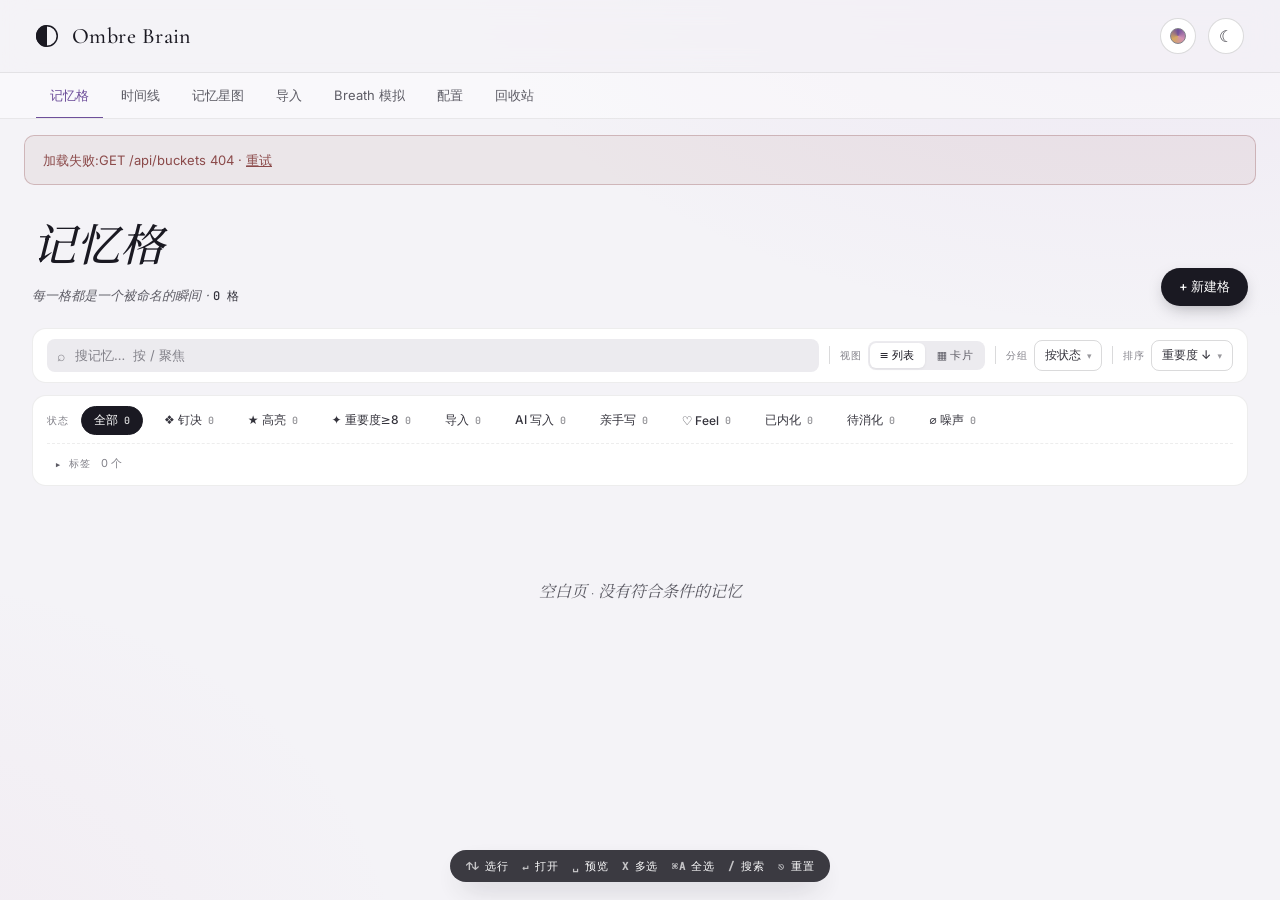
==== commit 09fbd0de: "feat: TodayBar 数字强调 + 取消钉决恢复 importance + 删来源图标 AI. TodayBar 数字粉色+放大+合计 — 之前"第N天 · M段记忆 · K条值得被反复想  " ====
--- a/v2/cells/index.html
+++ b/v2/cells/index.html
@@ -3105,6 +3105,13 @@
   --sage:      #8a8898;       /* 中性灰 */
   --amber:     #6e4f9a;
 
+  /* 状态梯度色板 (深紫 → 中紫 → 浅紫泛粉 → 玫粉) — 跟冷色克制感对齐 */
+  /* c-pin: 不混 ink 改混深靛紫, 保留饱和度同时加深 — 不会发灰 */
+  --c-pin:       color-mix(in oklab, var(--accent) 65%, #2a1755 35%);
+  --c-highlight: var(--accent);
+  --c-fresh:     color-mix(in oklab, var(--accent) 50%, var(--rose) 50%);
+  --c-feel:      var(--rose-deep);
+
   --serif:     "Cormorant Garamond","Noto Serif SC", Georgia, serif;
   --sans:      "Inter","Noto Sans SC", -apple-system, system-ui, sans-serif;
   --mono:      "JetBrains Mono", ui-monospace, SFMono-Regular, Menlo, monospace;
@@ -3288,17 +3295,16 @@
 }
 .ob-chip:hover { background: var(--bg-2); color: var(--ink); }
 .ob-chip-on { background: var(--ink); color: var(--paper); }
-/* 语义 tone — 跟卡片 badge 配色一致 */
-.ob-chip-on.ob-chip-pin       { background: #c79a4f; color: var(--paper); }
-[data-theme="dark"] .ob-chip-on.ob-chip-pin { background: #d8b070; color: #14131c; }
-.ob-chip-on.ob-chip-highlight { background: var(--ink); color: var(--paper); }
-.ob-chip-on.ob-chip-fresh     { background: var(--accent); color: var(--paper); }
-.ob-chip-on.ob-chip-feel      { background: var(--rose-deep); color: var(--paper); }
+/* 语义 tone — 紫粉渐变 (深紫→中紫→浅紫粉→玫粉) */
+.ob-chip-on.ob-chip-pin       { background: var(--c-pin); color: var(--paper); }
+.ob-chip-on.ob-chip-highlight { background: var(--c-highlight); color: var(--paper); }
+.ob-chip-on.ob-chip-fresh     { background: var(--c-fresh); color: var(--paper); }
+.ob-chip-on.ob-chip-feel      { background: var(--c-feel); color: var(--paper); }
 .ob-chip-on.ob-chip-noise     { background: var(--ink-3); color: var(--paper); }
 /* 老 tone alias (向后兼容) */
-.ob-chip-on.ob-chip-rose  { background: var(--rose-deep); color: var(--paper); }
-.ob-chip-on.ob-chip-amber { background: #c79a4f; color: var(--paper); }
-.ob-chip-on.ob-chip-gold  { background: var(--accent); color: var(--paper); }
+.ob-chip-on.ob-chip-rose  { background: var(--c-feel); color: var(--paper); }
+.ob-chip-on.ob-chip-amber { background: var(--c-pin); color: var(--paper); }
+.ob-chip-on.ob-chip-gold  { background: var(--c-highlight); color: var(--paper); }
 
 /* ── 时间线 ── */
 .ob-timeline { position: relative; }
@@ -3443,13 +3449,11 @@
   text-transform: uppercase;
   font-family: var(--mono);
 }
-/* 重要 (importance>=8): 偏多, 用主色 accent */
-.ob-card-hi-badge { color: var(--accent); background: var(--accent-3); }
-/* 高亮: 稀少, 用 ink-2 灰 (不抢眼) */
-.ob-card-highlight-badge { color: var(--ink-2); background: rgba(120, 120, 130, 0.10); }
-.ob-card-pin-badge { color: #c79a4f; background: rgba(199, 154, 79, 0.12); }
-[data-theme="dark"] .ob-card-pin-badge { color: #d8b070; background: rgba(216, 176, 112, 0.14); }
-.ob-card-feel-badge { color: var(--rose-deep); background: var(--rose-a10); }
+/* 紫粉渐变 — 钉决最深, feel 最粉 */
+.ob-card-pin-badge       { color: var(--c-pin);       background: color-mix(in oklab, var(--c-pin)       12%, transparent); }
+.ob-card-highlight-badge { color: var(--c-highlight); background: color-mix(in oklab, var(--c-highlight) 12%, transparent); }
+.ob-card-hi-badge        { color: var(--c-fresh);     background: color-mix(in oklab, var(--c-fresh)     12%, transparent); }
+.ob-card-feel-badge      { color: var(--c-feel);      background: var(--rose-a10); }
 .ob-card-open {
   font-size: 11px;
   color: var(--ink-3);
@@ -4238,22 +4242,26 @@
   border-color: var(--accent);
   color: var(--ink);
 }
-/* 语义 tone — 跟卡片/chip 配色一致 */
+/* 语义 tone — 紫粉渐变 (深紫→中紫→浅紫粉→玫粉) */
 .ob-modal-edit-flag.on.tone-pin {
-  background: rgba(199, 154, 79, 0.10);
-  border-color: #c79a4f;
-  color: #8a6a30;
-}
-[data-theme="dark"] .ob-modal-edit-flag.on.tone-pin { color: #d8b070; }
+  background: color-mix(in oklab, var(--c-pin) 10%, var(--paper));
+  border-color: var(--c-pin);
+  color: var(--c-pin);
+}
+.ob-modal-edit-flag.on.tone-highlight {
+  background: color-mix(in oklab, var(--c-highlight) 10%, var(--paper));
+  border-color: var(--c-highlight);
+  color: var(--c-highlight);
+}
+.ob-modal-edit-flag.on.tone-fresh {
+  background: color-mix(in oklab, var(--c-fresh) 12%, var(--paper));
+  border-color: var(--c-fresh);
+  color: var(--c-fresh);
+}
 .ob-modal-edit-flag.on.tone-feel {
   background: var(--rose-a10);
-  border-color: var(--rose-deep);
-  color: var(--rose-deep);
-}
-.ob-modal-edit-flag.on.tone-highlight {
-  background: color-mix(in oklch, var(--ink) 6%, var(--paper));
-  border-color: var(--ink-2);
-  color: var(--ink);
+  border-color: var(--c-feel);
+  color: var(--c-feel);
 }
 .ob-modal-edit-flag.on.tone-noise {
   background: color-mix(in oklch, var(--ink-3) 12%, var(--paper));
@@ -4942,6 +4950,20 @@
   color: var(--ink-3);
   font-style: italic;
 }
+/* TodayBar 数字强调 — 天数放大, 段数/值得想起数粉色 */
+.ob-today-num-big {
+  font-size: 1.4em;
+  font-weight: 600;
+  color: var(--c-feel);
+  font-style: normal;
+  letter-spacing: 0.02em;
+  margin: 0 1px;
+}
+.ob-today-num-pink {
+  color: var(--c-feel);
+  font-weight: 600;
+  font-style: normal;
+}
 .ob-today-actions { display: flex; gap: 6px; }
 .ob-today-btn {
   appearance: none; border: 0;
@@ -5918,14 +5940,14 @@
   color: var(--paper);
   border-color: var(--ink);
 }
-/* 语义 tone — 跟卡片 badge 配色一致 */
-.ob-cells-chip.on.tone-pin       { background: #c79a4f; border-color: #c79a4f; color: var(--paper); }
-[data-theme="dark"] .ob-cells-chip.on.tone-pin { background: #d8b070; border-color: #d8b070; color: #14131c; }
-.ob-cells-chip.on.tone-highlight { background: var(--ink); border-color: var(--ink); color: var(--paper); }
-.ob-cells-chip.on.tone-fresh     { background: var(--accent); border-color: var(--accent); color: var(--paper); }
-.ob-cells-chip.on.tone-feel      { background: var(--rose-deep); border-color: var(--rose-deep); color: var(--paper); }
+/* 语义 tone — 紫粉渐变 (深紫→中紫→浅紫粉→玫粉) */
+.ob-cells-chip.on.tone-pin       { background: var(--c-pin); border-color: var(--c-pin); color: var(--paper); }
+.ob-cells-chip.on.tone-highlight { background: var(--c-highlight); border-color: var(--c-highlight); color: var(--paper); }
+.ob-cells-chip.on.tone-fresh     { background: var(--c-fresh); border-color: var(--c-fresh); color: var(--paper); }
+.ob-cells-chip.on.tone-feel      { background: var(--c-feel); border-color: var(--c-feel); color: var(--paper); }
 .ob-cells-chip.on.tone-noise     { background: var(--ink-3); border-color: var(--ink-3); color: var(--paper); }
-.ob-cells-chip.on.tone-protect   { background: #b08456; border-color: #b08456; }
+.ob-cells-chip.on.tone-muted     { background: var(--ink-3); border-color: var(--ink-3); color: var(--paper); }
+.ob-cells-chip.on.tone-protect   { background: var(--c-pin); border-color: var(--c-pin); }
 .ob-cells-chip-count {
   font-family: var(--mono);
   font-size: 10px;
@@ -6017,12 +6039,10 @@
 .ob-cells-group-hd-icon {
   font-size: 13px;
 }
-.ob-cells-group-hd-icon.pin { color: #c79a4f; }
-[data-theme="dark"] .ob-cells-group-hd-icon.pin { color: #d8b070; }
-/* 重要 (importance>=8): 偏多, 用主色 accent — 整页紫色显得鲜活 */
-.ob-cells-group-hd-icon.fresh { color: var(--accent); }
-/* 高亮: 稀少, 用 ink-2 灰 + 字号缩小 (不抢眼) */
-.ob-cells-group-hd-icon.highlight { color: var(--ink-2); font-size: 11px; }
+/* 紫粉渐变 — 钉决最深, feel 最粉 */
+.ob-cells-group-hd-icon.pin       { color: var(--c-pin); }
+.ob-cells-group-hd-icon.highlight { color: var(--c-highlight); }
+.ob-cells-group-hd-icon.fresh     { color: var(--c-fresh); }
 .ob-cells-group-hd-icon.feel { color: var(--rose-deep); }
 .ob-cells-group-hd-icon.cold { color: var(--ink-4); }
 .ob-cells-group-hd-name {
@@ -6076,27 +6096,30 @@
   outline-offset: -1px;
 }
 
-/* 视觉分层 — 跟 chip / badge / mark icon 配色一致 */
+/* 视觉分层 — 紫粉渐变, 跟 chip / badge / mark icon 一致 */
 .ob-cell.is-pin {
-  background: linear-gradient(90deg, rgba(199,154,79,0.06), transparent 60%);
-  border-left: 2px solid #c79a4f;
+  background: linear-gradient(90deg, color-mix(in oklab, var(--c-pin) 14%, transparent), transparent 60%);
+  border-left: 2px solid var(--c-pin);
   padding-left: 12px;
 }
 .ob-cell.is-pin:hover {
-  background: linear-gradient(90deg, rgba(199,154,79,0.10), var(--bg-2) 60%);
-}
-[data-theme="dark"] .ob-cell.is-pin { border-left-color: #d8b070; }
+  background: linear-gradient(90deg, color-mix(in oklab, var(--c-pin) 20%, transparent), var(--bg-2) 60%);
+}
 .ob-cell.is-highlight {
-  border-left: 2px solid var(--ink-2);
+  background: linear-gradient(90deg, color-mix(in oklab, var(--c-highlight) 9%, transparent), transparent 60%);
+  border-left: 2px solid var(--c-highlight);
   padding-left: 12px;
 }
+.ob-cell.is-highlight:hover {
+  background: linear-gradient(90deg, color-mix(in oklab, var(--c-highlight) 14%, transparent), var(--bg-2) 60%);
+}
 .ob-cell.is-fresh {
-  background: linear-gradient(90deg, var(--accent-a06), transparent 60%);
-  border-left: 2px solid var(--accent);
+  background: linear-gradient(90deg, color-mix(in oklab, var(--c-fresh) 8%, transparent), transparent 60%);
+  border-left: 2px solid var(--c-fresh);
   padding-left: 12px;
 }
 .ob-cell.is-feel {
-  border-left: 2px dashed var(--rose-deep);
+  border-left: 2px dashed var(--c-feel);
   padding-left: 12px;
 }
 .ob-cell.is-internalized {
@@ -6159,11 +6182,10 @@
   padding-top: 2px;
   height: 18px;
 }
-.ob-cell-mark.pin { color: #c79a4f; }
-[data-theme="dark"] .ob-cell-mark.pin { color: #d8b070; }
-.ob-cell-mark.fresh { color: var(--accent); }
-.ob-cell-mark.feel { color: var(--rose-deep); }
-.ob-cell-mark.highlight { color: var(--ink-2); font-size: 11px; }
+.ob-cell-mark.pin       { color: var(--c-pin); }
+.ob-cell-mark.highlight { color: var(--c-highlight); }
+.ob-cell-mark.fresh     { color: var(--c-fresh); }
+.ob-cell-mark.feel      { color: var(--c-feel); }
 
 /* 列 3：标题 + 副信息 */
 .ob-cell-main { min-width: 0; display: flex; flex-direction: column; gap: 2px; }
@@ -6299,29 +6321,20 @@
   border-color: var(--ink-4);
 }
 .ob-card-cell.is-pin::before {
-  content: "";
-  position: absolute; left: 0; top: 0; bottom: 0;
-  width: 3px;
-  background: #c79a4f;
-}
-[data-theme="dark"] .ob-card-cell.is-pin::before { background: #d8b070; }
+  content: ""; position: absolute; left: 0; top: 0; bottom: 0; width: 3px;
+  background: var(--c-pin);
+}
 .ob-card-cell.is-highlight::before {
-  content: "";
-  position: absolute; left: 0; top: 0; bottom: 0;
-  width: 3px;
-  background: var(--ink-2);
+  content: ""; position: absolute; left: 0; top: 0; bottom: 0; width: 3px;
+  background: var(--c-highlight);
 }
 .ob-card-cell.is-fresh::before {
-  content: "";
-  position: absolute; left: 0; top: 0; bottom: 0;
-  width: 3px;
-  background: var(--accent);
+  content: ""; position: absolute; left: 0; top: 0; bottom: 0; width: 3px;
+  background: var(--c-fresh);
 }
 .ob-card-cell.is-feel::before {
-  content: "";
-  position: absolute; left: 0; top: 0; bottom: 0;
-  width: 3px;
-  background: var(--rose-deep);
+  content: ""; position: absolute; left: 0; top: 0; bottom: 0; width: 3px;
+  background: var(--c-feel);
 }
 .ob-card-cell-impband {
   position: absolute;
@@ -6345,11 +6358,10 @@
   margin-bottom: 8px;
 }
 .ob-card-cell-mark { font-size: 13px; }
-.ob-card-cell-mark.pin { color: #c79a4f; }
-[data-theme="dark"] .ob-card-cell-mark.pin { color: #d8b070; }
-.ob-card-cell-mark.fresh { color: var(--accent); }
-.ob-card-cell-mark.feel { color: var(--rose-deep); }
-.ob-card-cell-mark.highlight { color: var(--ink-2); font-size: 11px; }
+.ob-card-cell-mark.pin       { color: var(--c-pin); }
+.ob-card-cell-mark.highlight { color: var(--c-highlight); }
+.ob-card-cell-mark.fresh     { color: var(--c-fresh); }
+.ob-card-cell-mark.feel      { color: var(--c-feel); }
 .ob-card-cell-tags { font-family: var(--sans); }
 .ob-card-cell-time {
   margin-left: auto;
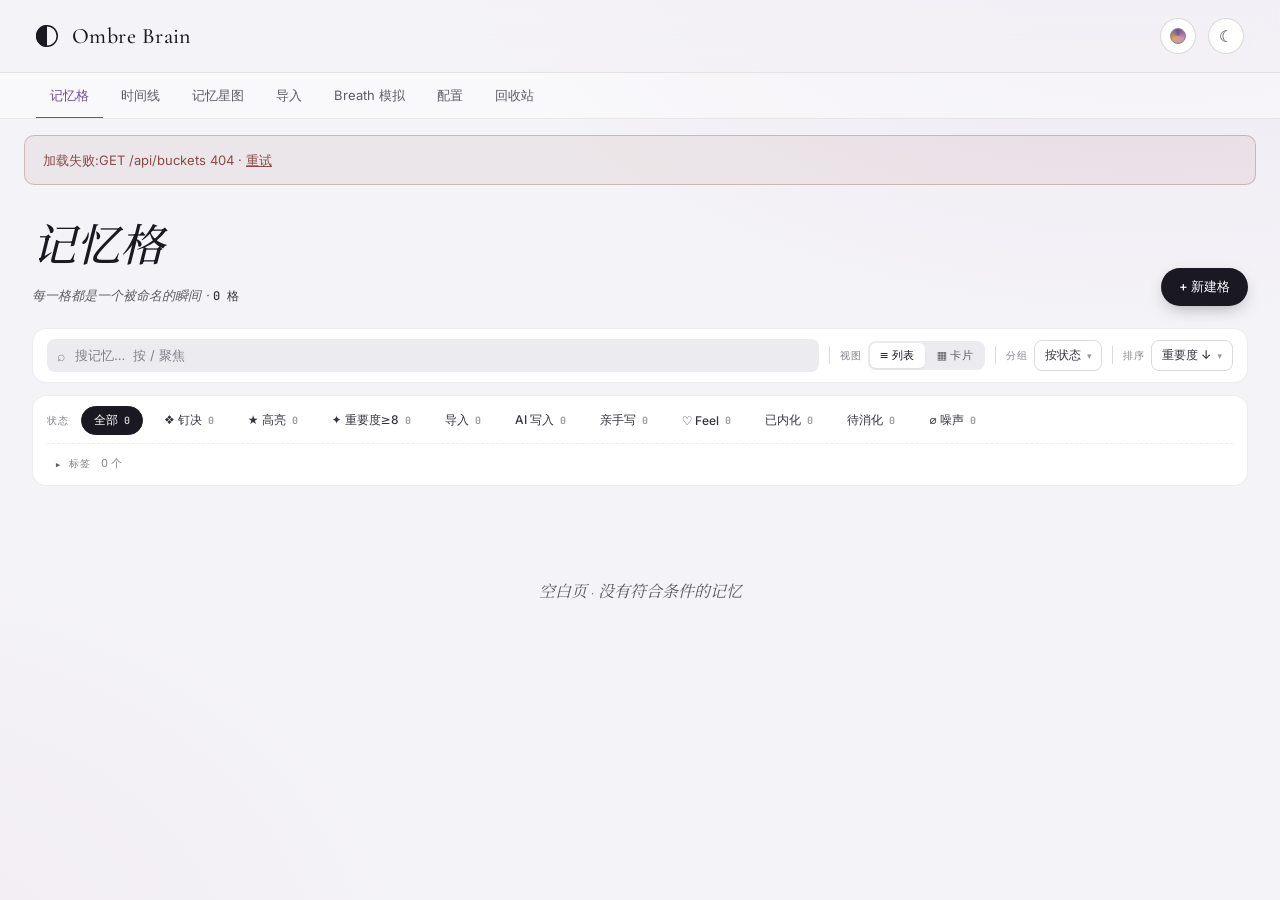
==== commit 01e7ff4a: "fix(pwa): cells/console/network 三个 v2 子页补 PWA meta 朋友 bookmark 的是 /v2/cells/, 之前只给 v2/index.html 加了 " ====
--- a/v2/cells/index.html
+++ b/v2/cells/index.html
@@ -2,6 +2,12 @@
 <html lang="zh"><head>
 <meta charset="utf-8">
 <meta name="viewport" content="width=device-width, initial-scale=1">
+<meta name="apple-mobile-web-app-capable" content="yes" />
+<meta name="apple-mobile-web-app-status-bar-style" content="default" />
+<meta name="apple-mobile-web-app-title" content="Ombre" />
+<meta name="mobile-web-app-capable" content="yes" />
+<meta name="theme-color" content="#f4f3f7" />
+<link rel="manifest" href="/v2/manifest.json" />
 <link rel="icon" type="image/svg+xml" href="/v2/favicon.svg" />
 <link rel="icon" type="image/png" sizes="32x32" href="/v2/favicon-32.png" />
 <link rel="icon" type="image/png" sizes="16x16" href="/v2/favicon-16.png" />
@@ -5381,10 +5387,22 @@
 .ob-write-flag.on.feel .ob-write-flag-i { opacity: 1; color: var(--rose-deep); }
 .ob-write-flag.on.protect {
   background: var(--accent-3);
-  color: var(--accent);
-  border-color: var(--accent);
+  color: var(--c-pin, var(--accent));
+  border-color: var(--c-pin, var(--accent));
 }
 .ob-write-flag.on.protect .ob-write-flag-i { opacity: 1; }
+.ob-write-flag.on.highlight {
+  background: var(--accent-3);
+  color: var(--c-highlight, var(--accent));
+  border-color: var(--c-highlight, var(--accent));
+}
+.ob-write-flag.on.highlight .ob-write-flag-i { opacity: 1; }
+.ob-write-flag.on.internalized {
+  background: color-mix(in srgb, var(--ink-3) 8%, transparent);
+  color: var(--ink-3);
+  border-color: var(--ink-3);
+}
+.ob-write-flag.on.internalized .ob-write-flag-i { opacity: 1; }
 
 /* 标签 */
 .ob-write-tags-wrap {
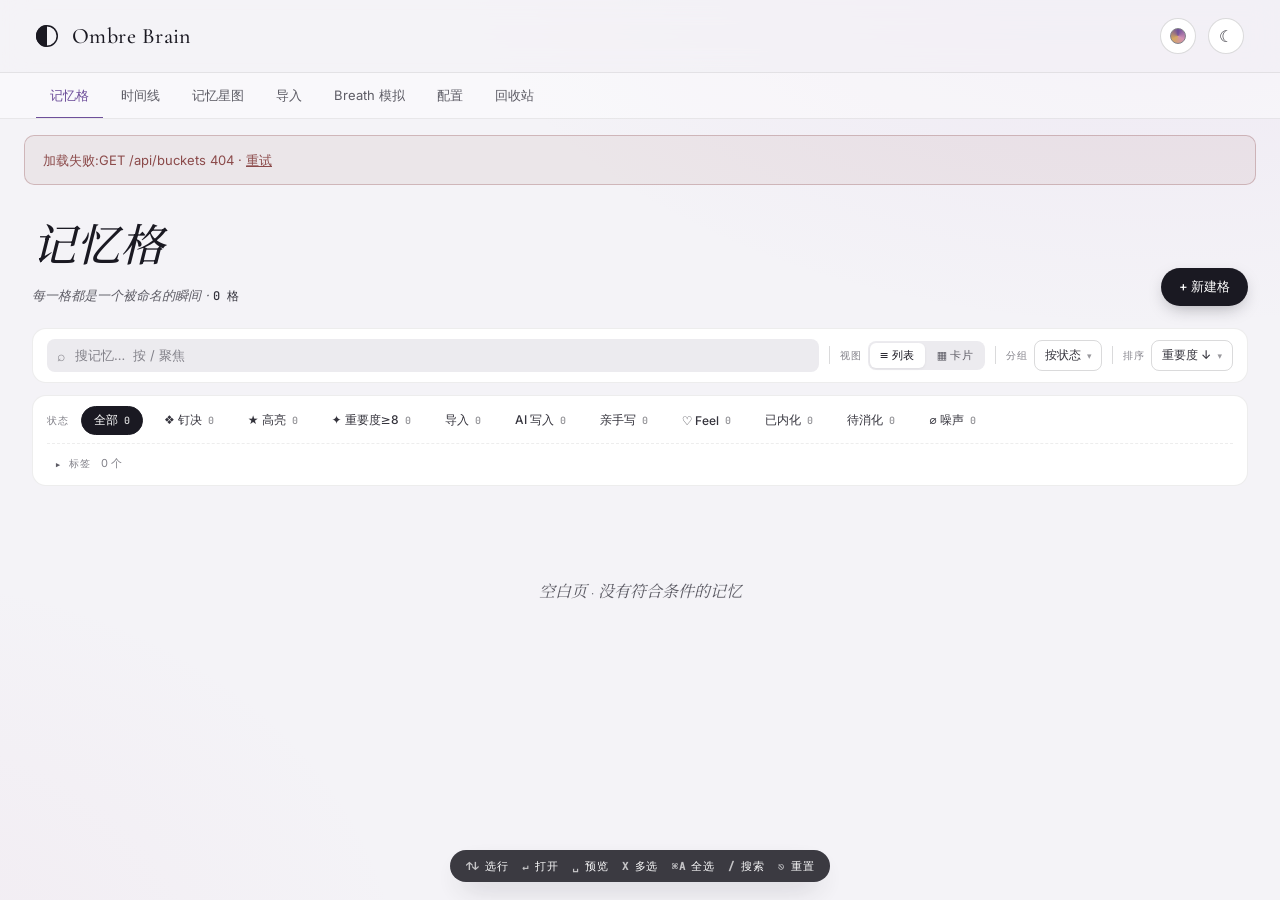
==== commit 7ad8731a: "fix(security): 全局鉴权中间件堵服务端裸奔 (49/52 个 /api 无门) 之前只有 3 个 /api 校验 OMBRE_ADMIN_TOKEN, 其余全裸: 任何拿到公开 URL " ====
--- a/v2/cells/index.html
+++ b/v2/cells/index.html
@@ -1,6 +1,7 @@
 <!DOCTYPE html>
 <html lang="zh"><head>
 <meta charset="utf-8">
+<script src="../auth-token.js"></script>
 <meta name="viewport" content="width=device-width, initial-scale=1">
 <meta name="apple-mobile-web-app-capable" content="yes" />
 <meta name="apple-mobile-web-app-status-bar-style" content="default" />
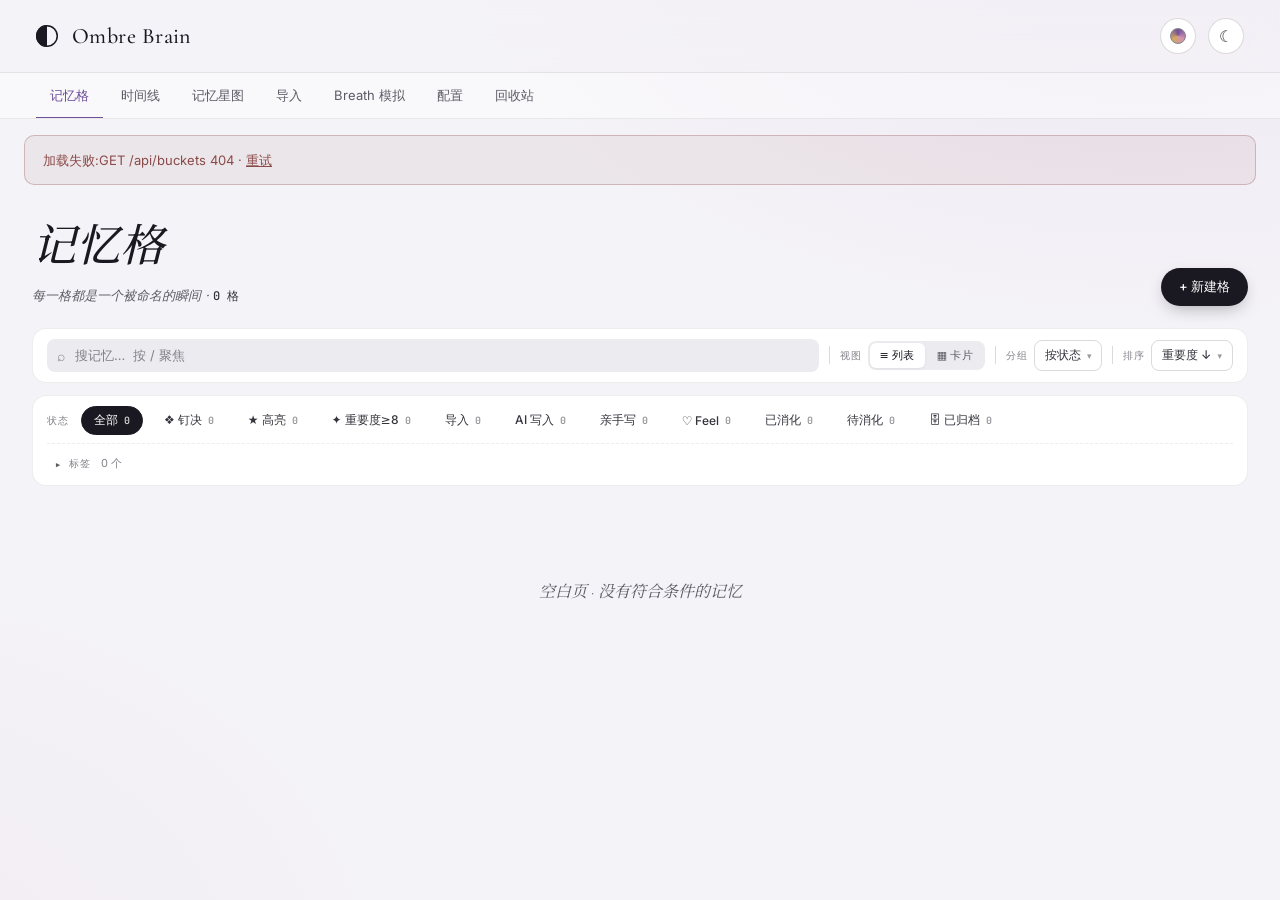
==== commit 8052ceea: "fix(v2): UUID 资源改逻辑名绕过 immutable 缓存 (TodayBar/Fab 改动才能到客户端) 92806636→extras-timeline.js / 4c86e367→e" ====
--- a/v2/cells/index.html
+++ b/v2/cells/index.html
@@ -6574,13 +6574,13 @@
   <script type="text/babel" src="./assets/a5dd4daf-8d08-4b35-a51c-03ebc2aa6b05.jsx"></script>
   <script type="text/babel" src="./assets/4575e459-18a9-479a-a3c8-68a6c2898ef0.js"></script>
   <script type="text/babel" src="./assets/6a8a4c52-c4ce-47e2-9a5a-37abd734f8b7.js"></script>
-  <script type="text/babel" src="./assets/4c86e367-c803-4dd2-a2d5-cd35a328ca14.js"></script>
+  <script type="text/babel" src="./assets/extras-cells.js"></script>
   <script type="text/babel" src="./assets/ced45707-1946-440b-9b81-2effed51691a.js"></script>
   <script type="text/babel" src="../redehy-modal.js"></script>
   <script type="text/babel" src="./assets/c39eadbf-d03e-4390-bc60-fb75f7ef7342.js"></script>
   <script type="text/babel" src="./assets/15b2fb5d-f217-4df4-969f-a4dfe1b626bf.js"></script>
   <script type="text/babel" src="./assets/340240a1-ebde-49f0-bc4a-4a114426dc14.js"></script>
-  <script type="text/babel" src="./assets/57c861f8-869d-4cf0-a5d0-1ddb04a0a58b.js"></script>
+  <script type="text/babel" src="./assets/cells-app.js"></script>
 
 
 </body></html>
